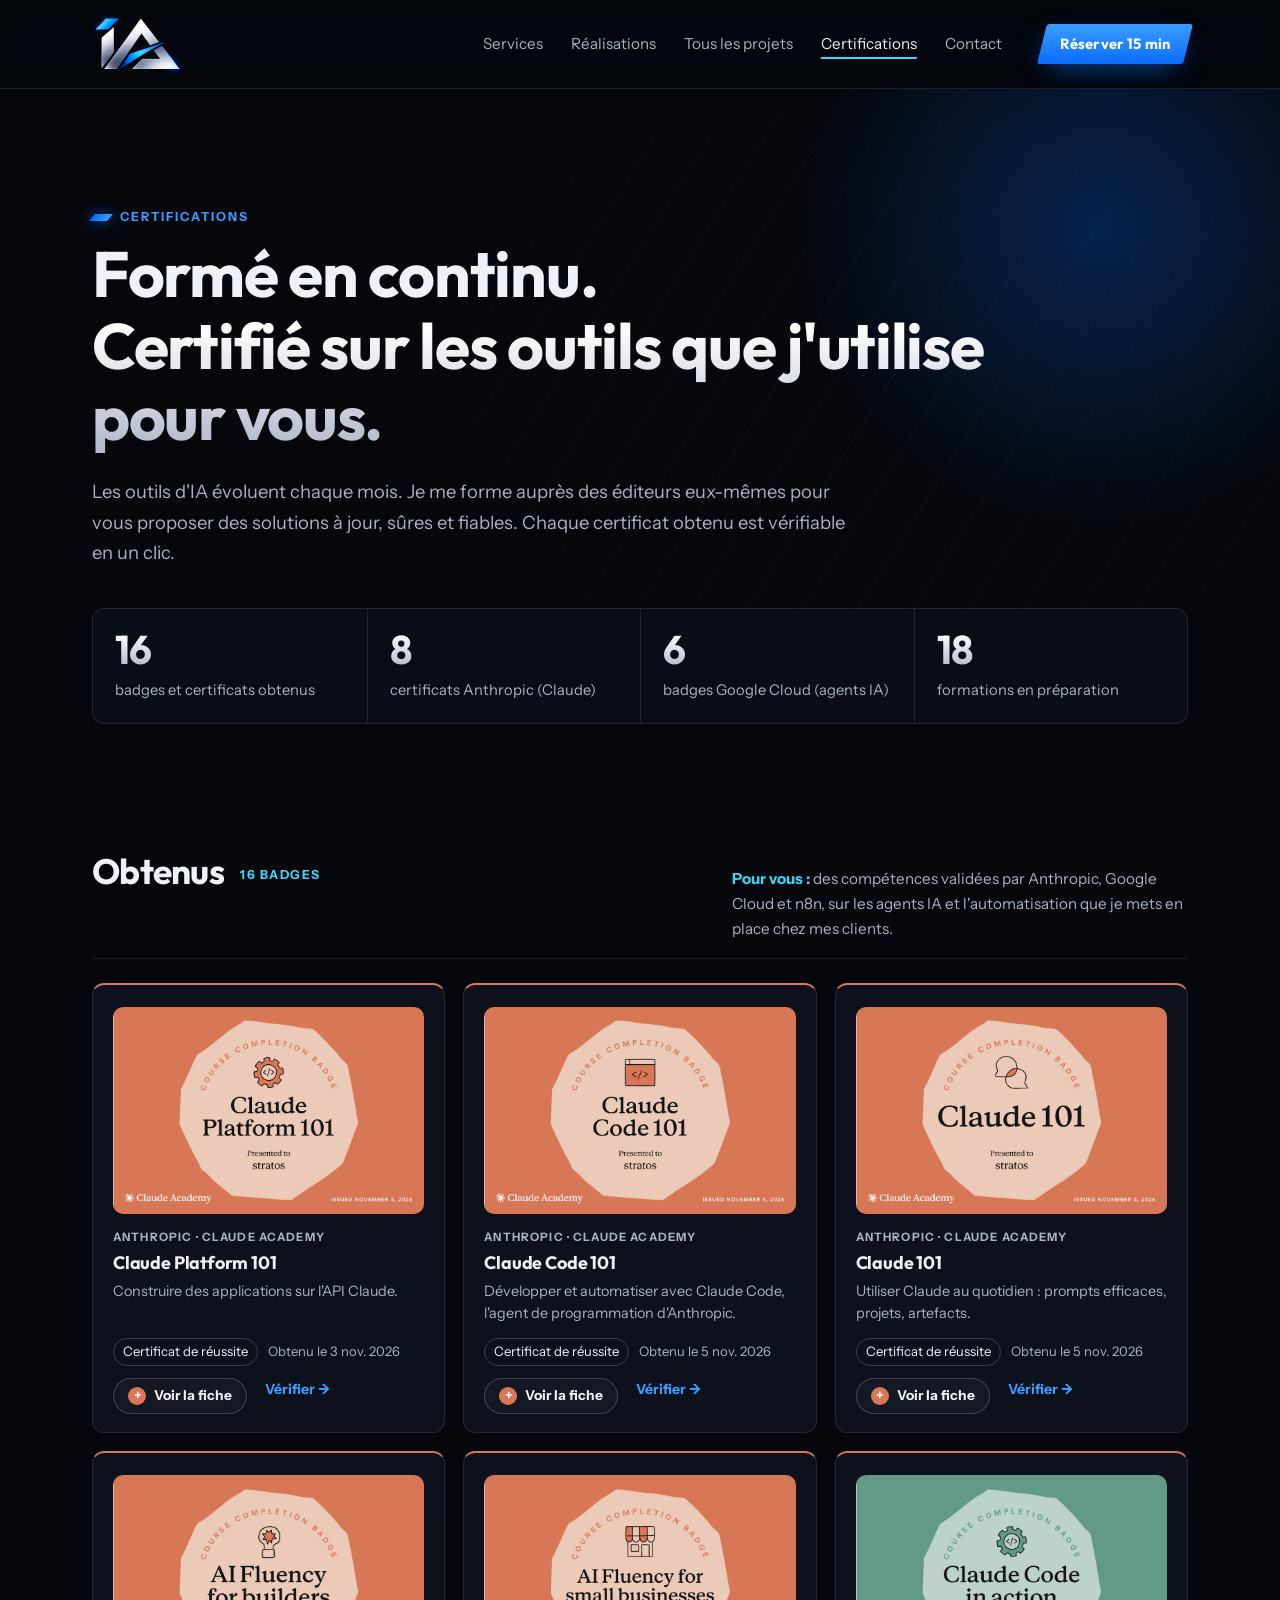
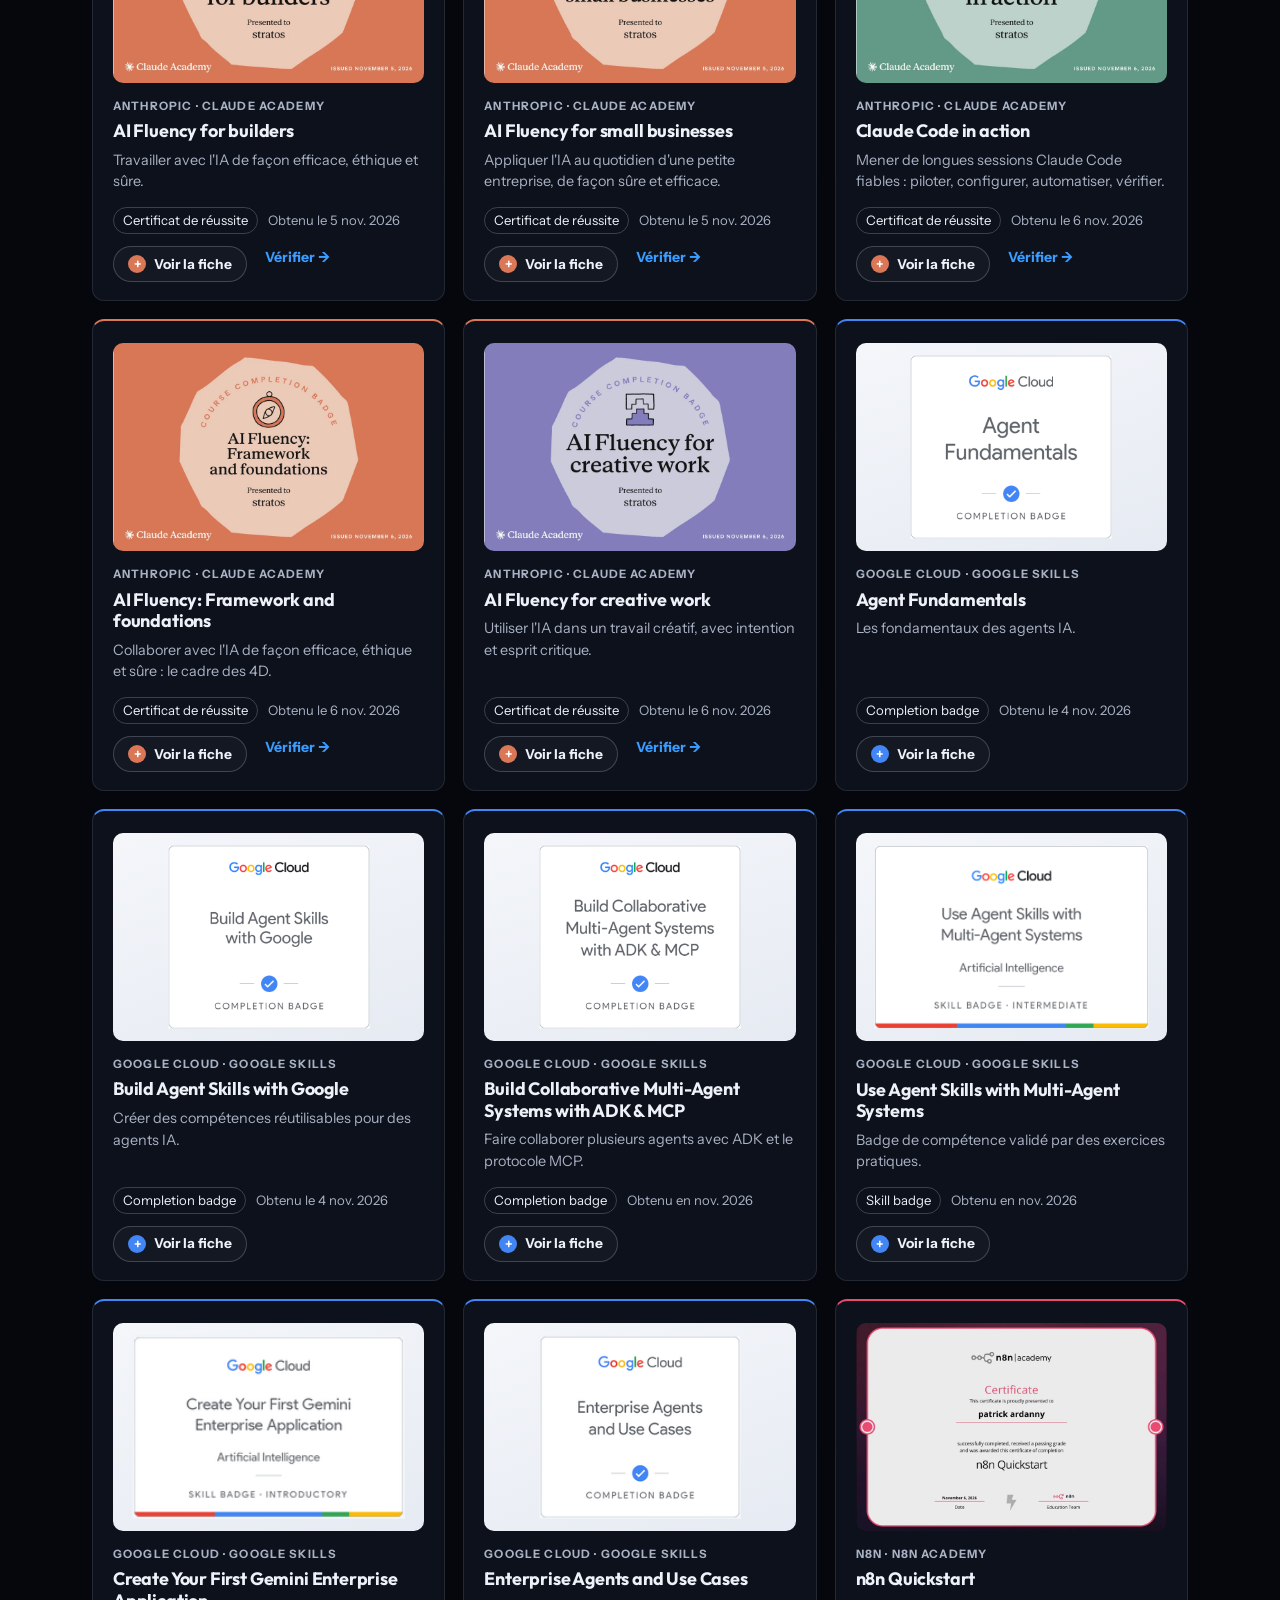
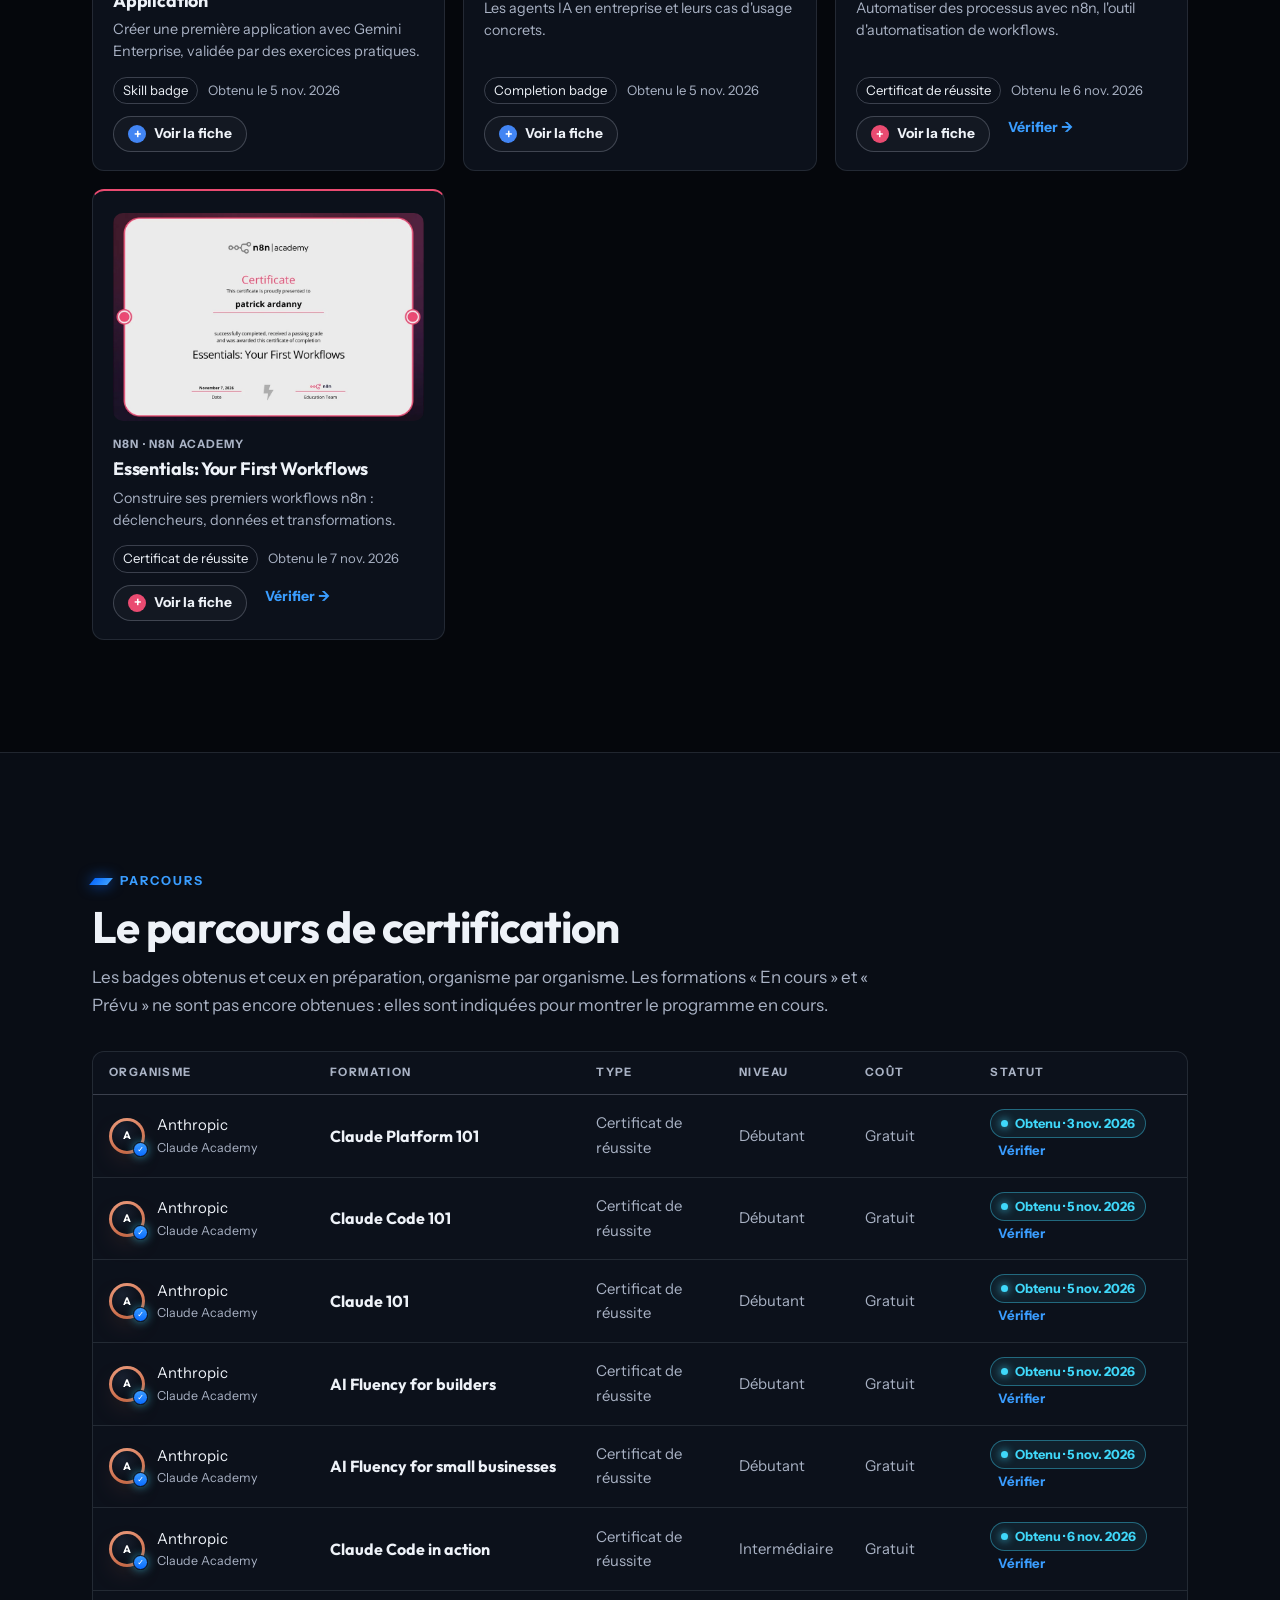
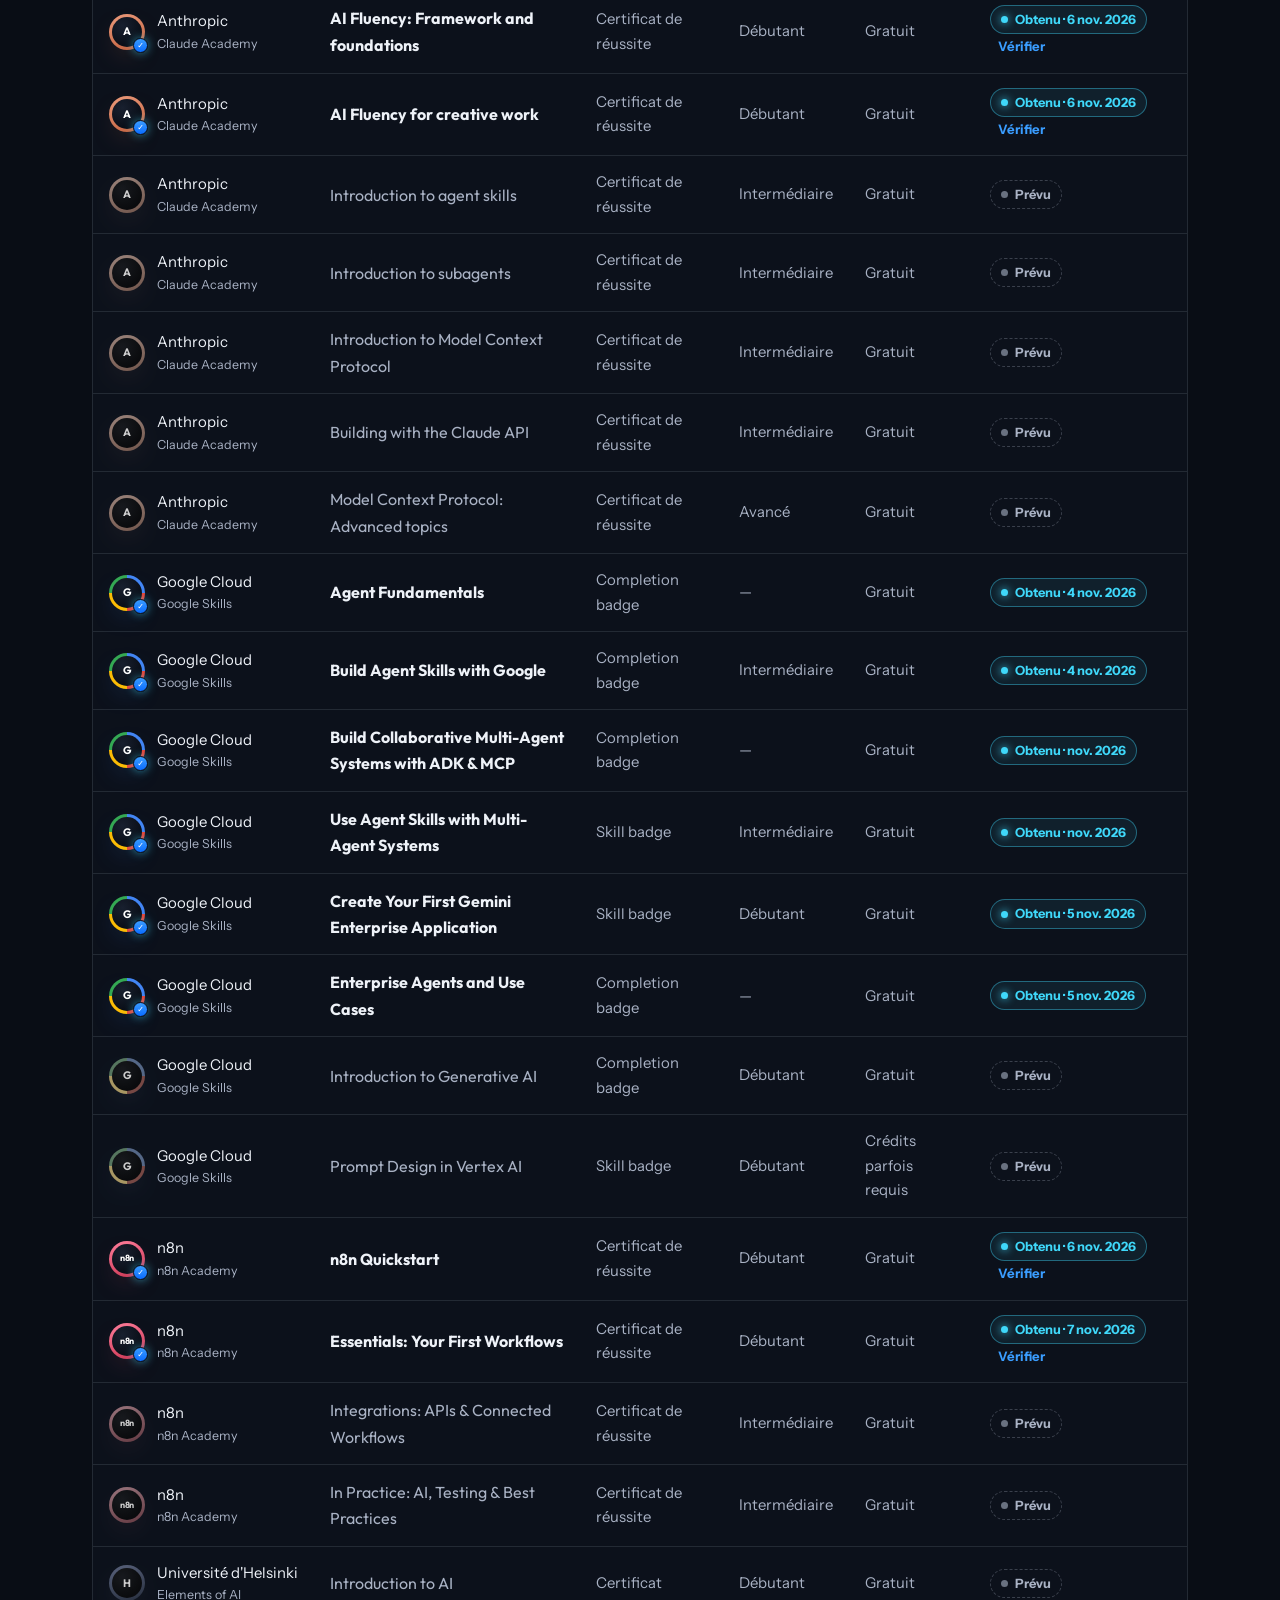
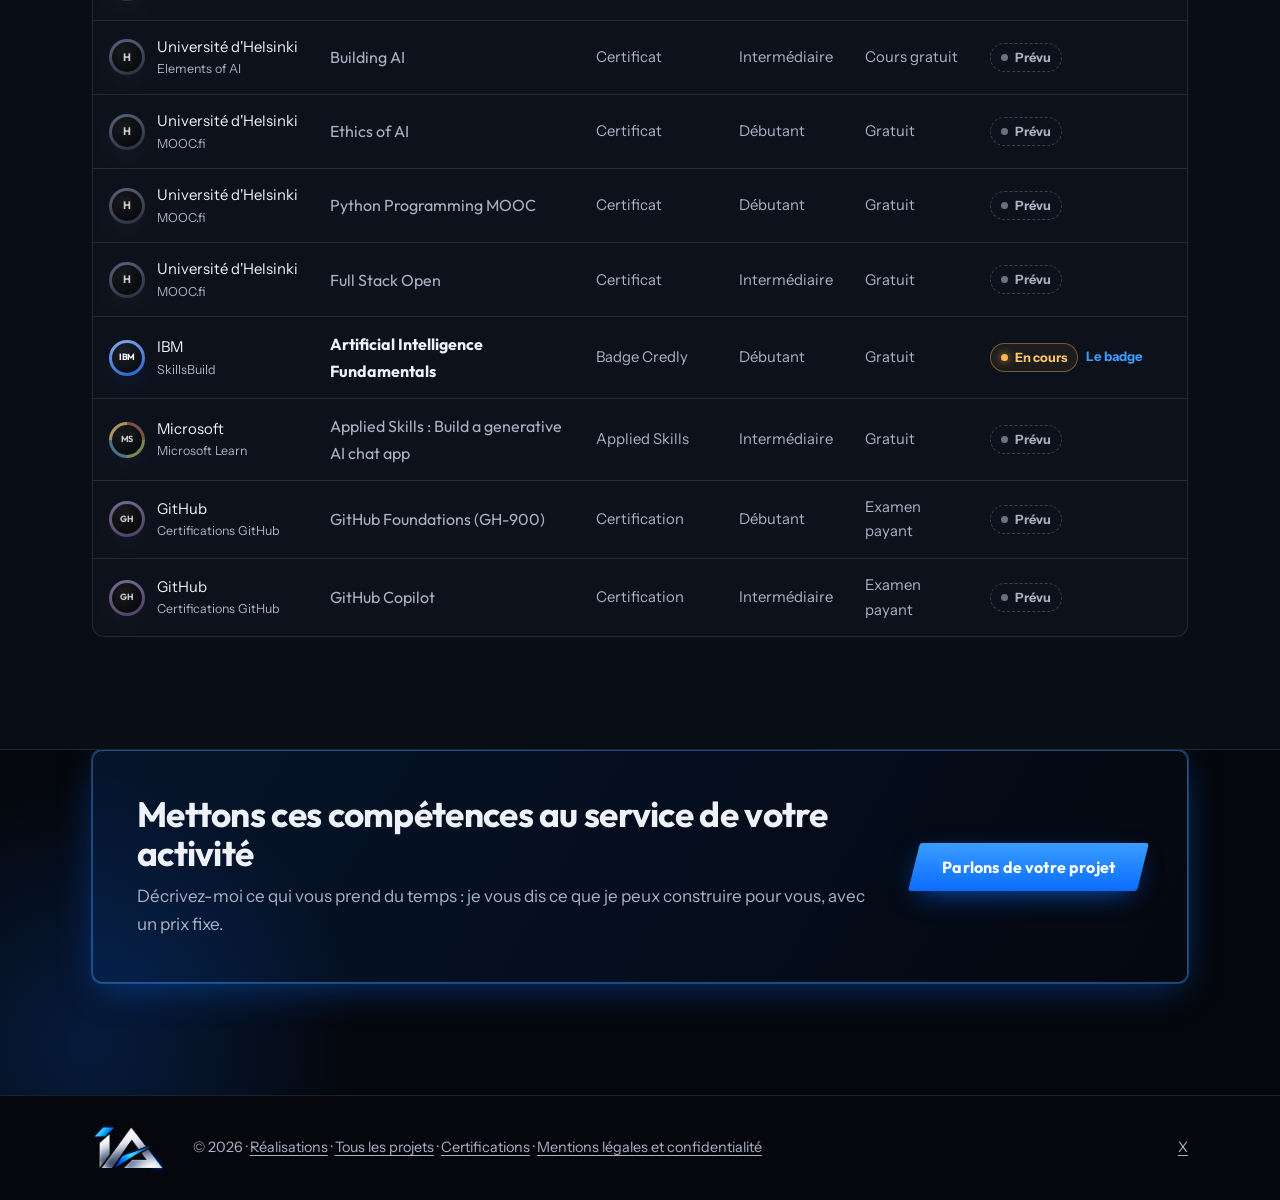
==== certifications.html @ f32b62dd "Certifications : certificat n8n Essentials: Your First Workflows Carte avec le visuel officiel et la" ====
<!doctype html>
<html lang="fr">
<head>
  <meta charset="utf-8">
  <meta name="viewport" content="width=device-width, initial-scale=1">
  <title>Certifications : Claude, Google Cloud et parcours de formation IA</title>
  <meta name="description" content="Certificats Anthropic (Claude Academy), badges Google Cloud et certificats n8n vérifiables, et parcours de formation en cours : Université d'Helsinki, IBM, Microsoft, GitHub.">
  <meta name="theme-color" content="#05070c">
  <meta property="og:type" content="website">
  <meta property="og:locale" content="fr_FR">
  <meta property="og:title" content="Certifications : Claude, Google Cloud et parcours de formation IA">
  <meta property="og:description" content="Certificats Anthropic, badges Google Cloud et certificats n8n vérifiables, et le parcours de formation en cours.">
  <meta property="og:url" content="https://equationstratos.github.io/STRATOS001AI/certifications.html">
  <meta property="og:image" content="https://equationstratos.github.io/STRATOS001AI/assets/img/apercu.png">
  <meta name="twitter:card" content="summary_large_image">
  <link rel="icon" type="image/png" sizes="32x32" href="assets/img/favicon-32.png">
  <link rel="apple-touch-icon" href="assets/img/apple-touch-icon.png">
  <link rel="preload" href="assets/fonts/Outfit-Bold.woff2" as="font" type="font/woff2" crossorigin>
  <link rel="preload" href="assets/fonts/InstrumentSans-Regular.woff2" as="font" type="font/woff2" crossorigin>
  <link rel="stylesheet" href="assets/css/style.css">
</head>
<body>
  <a class="lien-evitement" href="#contenu">Aller au contenu</a>

  <header class="entete">
    <div class="conteneur entete__barre">
      <a class="entete__logo" href="index.html" aria-label="Retour à l'accueil">
        <img src="assets/img/logo.png" alt="" width="364" height="240">
      </a>
      <nav class="entete__nav" aria-label="Navigation principale">
        <a href="index.html#services">Services</a>
        <a href="realisations.html">Réalisations</a>
        <a href="projets.html">Tous les projets</a>
        <a href="certifications.html" aria-current="page">Certifications</a>
        <a href="index.html#contact">Contact</a>
      </nav>
      <a class="bouton bouton--petit" href="index.html#contact" data-rdv>Réserver 15 min</a>
    </div>
  </header>

  <main id="contenu">
    <!-- ───────── Introduction ───────── -->
    <section class="hero pf-hero">
      <div class="conteneur">
        <p class="surtitre">Certifications</p>
        <h1>Formé en continu. <span class="argent">Certifié sur les outils que j'utilise pour vous.</span></h1>
        <p class="hero__intro">Les outils d'IA évoluent chaque mois. Je me forme auprès des éditeurs eux-mêmes pour vous proposer des solutions à jour, sûres et fiables. Chaque certificat obtenu est vérifiable en un clic.</p>
        <ul class="pf-chiffres" aria-label="Quelques chiffres">
          <li><strong>16</strong><span>badges et certificats obtenus</span></li>
          <li><strong>8</strong><span>certificats Anthropic (Claude)</span></li>
          <li><strong>6</strong><span>badges Google Cloud (agents IA)</span></li>
          <li><strong>18</strong><span>formations en préparation</span></li>
        </ul>
      </div>
    </section>

    <!-- ───────── Badges obtenus ─────────
         Pour ajouter un badge obtenu : copier un bloc <article class="cert"> … </article>, changer
         l'organisme (classe cert--anthropic, cert--google, cert--github, cert--microsoft, cert--ibm ou cert--helsinki),
         le titre, la date et le lien de vérification, puis la fiche (bloc cert__fiche : compétences acquises,
         « Ce que ça vous apporte », data-niveau et data-duree). Puis passer sa ligne du tableau en « Obtenu ». -->
    <section class="section pj-projets" aria-labelledby="obtenus-titre">
      <div class="conteneur">
        <div class="pj-domaine__entete">
          <h2 id="obtenus-titre">Obtenus <span class="pj-domaine__nombre">16 badges</span></h2>
          <p><strong>Pour vous :</strong> des compétences validées par Anthropic, Google Cloud et n8n, sur les agents IA et l'automatisation que je mets en place chez mes clients.</p>
        </div>
        <div class="cert-grille">
          <article id="badge-claude-platform-101" class="cert cert--anthropic">
            <div class="cert__visuel cert__visuel--anthropic"><img src="assets/img/badges/anthropic-claude-platform-101.webp" alt="Badge officiel Claude Platform 101" width="900" height="612" loading="lazy"></div>
            <div class="cert__corps">
              <p class="cert__org">Anthropic · Claude Academy</p>
              <h3>Claude Platform 101</h3>
              <p class="cert__preuve">Construire des applications sur l&#x27;API Claude.</p>
              <p class="cert__pied"><span class="cert__type">Certificat de réussite</span><time datetime="2026-11-03">Obtenu le 3 nov. 2026</time></p>
              <div class="cert__actions">
                <button type="button" class="cert__ouvrir" hidden>Voir la fiche<span class="visuellement-cache"> : compétences acquises, Claude Platform 101</span></button>
                <a class="cert__lien" href="https://academy.claude.com/verify/bbc5bdb0b64206d510ea5e867e1ffb9f" target="_blank" rel="noopener">Vérifier<span class="visuellement-cache"> le certificat Claude Platform 101 (nouvel onglet)</span></a>
              </div>
              <div class="cert__fiche" hidden data-niveau="Débutant">
                <ul class="fiche__competences">
                  <li>Envoyer des requêtes à l&#x27;API Claude et exploiter ses réponses structurées</li>
                  <li>Choisir le bon modèle pour chaque tâche selon la qualité, le coût et la rapidité</li>
                  <li>Construire la boucle d&#x27;un agent IA, puis la simplifier avec le SDK</li>
                  <li>Donner des outils à Claude et activer son raisonnement approfondi</li>
                  <li>Étendre un agent avec la recherche web, l&#x27;exécution de code, les Skills et les serveurs MCP</li>
                  <li>Garder un agent fiable et économique sur la durée grâce à la gestion du contexte</li>
                  <li>Déployer un agent géré par Anthropic de bout en bout</li>
                </ul>
                <p class="fiche__pour-vous">Des assistants et des automatisations construits directement sur l&#x27;API Claude, adaptés à vos outils et à votre budget.</p>
              </div>
            </div>
          </article>
          <article id="badge-claude-code-101" class="cert cert--anthropic">
            <div class="cert__visuel cert__visuel--anthropic"><img src="assets/img/badges/anthropic-claude-code-101.webp" alt="Badge officiel Claude Code 101" width="900" height="612" loading="lazy"></div>
            <div class="cert__corps">
              <p class="cert__org">Anthropic · Claude Academy</p>
              <h3>Claude Code 101</h3>
              <p class="cert__preuve">Développer et automatiser avec Claude Code, l&#x27;agent de programmation d&#x27;Anthropic.</p>
              <p class="cert__pied"><span class="cert__type">Certificat de réussite</span><time datetime="2026-11-05">Obtenu le 5 nov. 2026</time></p>
              <div class="cert__actions">
                <button type="button" class="cert__ouvrir" hidden>Voir la fiche<span class="visuellement-cache"> : compétences acquises, Claude Code 101</span></button>
                <a class="cert__lien" href="https://academy.claude.com/verify/933a6b374875d147b61496bbb0b3228a" target="_blank" rel="noopener">Vérifier<span class="visuellement-cache"> le certificat Claude Code 101 (nouvel onglet)</span></a>
              </div>
              <div class="cert__fiche" hidden data-niveau="Débutant">
                <ul class="fiche__competences">
                  <li>Comprendre le fonctionnement d&#x27;un agent de programmation : boucle agentique, contexte, outils, permissions</li>
                  <li>Utiliser Claude Code dans le terminal, VS Code, JetBrains, l&#x27;application de bureau ou le web</li>
                  <li>Appliquer la méthode Explorer → Planifier → Coder → Valider</li>
                  <li>Garder les longues sessions efficaces en gérant le contexte</li>
                  <li>Donner une mémoire de projet à Claude avec un fichier CLAUDE.md</li>
                  <li>Créer des sous-agents et connecter des outils externes avec MCP</li>
                  <li>Écrire des hooks pour imposer des règles : mise en forme, commandes bloquées, notifications</li>
                </ul>
                <p class="fiche__pour-vous">Vos outils et vos sites développés plus vite, avec une méthode rigoureuse et du code relu.</p>
              </div>
            </div>
          </article>
          <article id="badge-claude-101" class="cert cert--anthropic">
            <div class="cert__visuel cert__visuel--anthropic"><img src="assets/img/badges/anthropic-claude-101.webp" alt="Badge officiel Claude 101" width="900" height="612" loading="lazy"></div>
            <div class="cert__corps">
              <p class="cert__org">Anthropic · Claude Academy</p>
              <h3>Claude 101</h3>
              <p class="cert__preuve">Utiliser Claude au quotidien : prompts efficaces, projets, artefacts.</p>
              <p class="cert__pied"><span class="cert__type">Certificat de réussite</span><time datetime="2026-11-05">Obtenu le 5 nov. 2026</time></p>
              <div class="cert__actions">
                <button type="button" class="cert__ouvrir" hidden>Voir la fiche<span class="visuellement-cache"> : compétences acquises, Claude 101</span></button>
                <a class="cert__lien" href="https://academy.claude.com/verify/7dc0879f5479088175a34099cf036cfe" target="_blank" rel="noopener">Vérifier<span class="visuellement-cache"> le certificat Claude 101 (nouvel onglet)</span></a>
              </div>
              <div class="cert__fiche" hidden data-niveau="Débutant">
                <ul class="fiche__competences">
                  <li>Utiliser Claude efficacement dès la première conversation</li>
                  <li>Rédiger des demandes claires et les affiner quand le résultat ne convient pas</li>
                  <li>Choisir le bon mode de travail : échanger, déléguer une tâche ou créer un logiciel</li>
                  <li>Organiser le travail avec les Projets et les Skills, créer documents et visuels</li>
                  <li>Connecter Claude à vos outils, à vos documents et au web</li>
                  <li>Appliquer Claude aux tâches courantes de chaque métier</li>
                </ul>
                <p class="fiche__pour-vous">Je peux vous former, vous et votre équipe, à utiliser Claude au quotidien.</p>
              </div>
            </div>
          </article>
          <article id="badge-ai-fluency-for-builders" class="cert cert--anthropic">
            <div class="cert__visuel cert__visuel--anthropic"><img src="assets/img/badges/anthropic-ai-fluency-builders.webp" alt="Badge officiel AI Fluency for builders" width="900" height="612" loading="lazy"></div>
            <div class="cert__corps">
              <p class="cert__org">Anthropic · Claude Academy</p>
              <h3>AI Fluency for builders</h3>
              <p class="cert__preuve">Travailler avec l&#x27;IA de façon efficace, éthique et sûre.</p>
              <p class="cert__pied"><span class="cert__type">Certificat de réussite</span><time datetime="2026-11-05">Obtenu le 5 nov. 2026</time></p>
              <div class="cert__actions">
                <button type="button" class="cert__ouvrir" hidden>Voir la fiche<span class="visuellement-cache"> : compétences acquises, AI Fluency for builders</span></button>
                <a class="cert__lien" href="https://academy.claude.com/verify/5cc702f96d031f7ed6cd6b76c79a44e6" target="_blank" rel="noopener">Vérifier<span class="visuellement-cache"> le certificat AI Fluency for builders (nouvel onglet)</span></a>
              </div>
              <div class="cert__fiche" hidden data-niveau="Débutant">
                <ul class="fiche__competences">
                  <li>Appliquer le cadre des 4D (Délégation, Description, Discernement, Diligence) à la conception de solutions</li>
                  <li>Savoir ce que l&#x27;IA fait bien et où elle se trompe</li>
                  <li>Découper un problème client et décider du rôle de l&#x27;IA à chaque étape</li>
                  <li>Définir le résultat attendu avec des tests d&#x27;acceptation, avant de coder</li>
                  <li>Traduire un besoin en instructions précises pour l&#x27;IA</li>
                  <li>Évaluer le travail de l&#x27;IA : exactitude, qualité, adéquation, expérience, responsabilité</li>
                  <li>Assumer ce qui est livré : livrer, corriger ou arrêter</li>
                </ul>
                <p class="fiche__pour-vous">Des solutions testées et assumées, livrées seulement quand elles répondent vraiment à votre besoin.</p>
              </div>
            </div>
          </article>
          <article id="badge-ai-fluency-for-small-businesses" class="cert cert--anthropic">
            <div class="cert__visuel cert__visuel--anthropic"><img src="assets/img/badges/anthropic-ai-fluency-small-businesses.webp" alt="Badge officiel AI Fluency for small businesses" width="900" height="612" loading="lazy"></div>
            <div class="cert__corps">
              <p class="cert__org">Anthropic · Claude Academy</p>
              <h3>AI Fluency for small businesses</h3>
              <p class="cert__preuve">Appliquer l&#x27;IA au quotidien d&#x27;une petite entreprise, de façon sûre et efficace.</p>
              <p class="cert__pied"><span class="cert__type">Certificat de réussite</span><time datetime="2026-11-05">Obtenu le 5 nov. 2026</time></p>
              <div class="cert__actions">
                <button type="button" class="cert__ouvrir" hidden>Voir la fiche<span class="visuellement-cache"> : compétences acquises, AI Fluency for small businesses</span></button>
                <a class="cert__lien" href="https://academy.claude.com/verify/aeb2bee5e4b0728e2a94588a58c51ad7" target="_blank" rel="noopener">Vérifier<span class="visuellement-cache"> le certificat AI Fluency for small businesses (nouvel onglet)</span></a>
              </div>
              <div class="cert__fiche" hidden data-niveau="Débutant">
                <ul class="fiche__competences">
                  <li>Appliquer le cadre des 4D aux tâches d&#x27;une petite entreprise</li>
                  <li>Connaître les limites de l&#x27;IA : erreurs, informations inventées, connaissances datées</li>
                  <li>Rédiger des demandes efficaces et vérifier les recherches de l&#x27;IA avant d&#x27;agir</li>
                  <li>Protéger les données sensibles de l&#x27;entreprise et de ses clients</li>
                  <li>Choisir les tâches répétitives à automatiser et celles à garder humaines</li>
                  <li>Construire une façon de travailler avec l&#x27;IA, reproductible</li>
                  <li>Rédiger une charte d&#x27;utilisation de l&#x27;IA pour l&#x27;entreprise</li>
                </ul>
                <p class="fiche__pour-vous">Je sais repérer ce qui mérite d&#x27;être automatisé chez vous, dans le respect de vos données et de vos valeurs.</p>
              </div>
            </div>
          </article>
          <article id="badge-claude-code-in-action" class="cert cert--anthropic">
            <div class="cert__visuel cert__visuel--anthropic"><img src="assets/img/badges/anthropic-claude-code-in-action.webp" alt="Badge officiel Claude Code in action" width="900" height="612" loading="lazy"></div>
            <div class="cert__corps">
              <p class="cert__org">Anthropic · Claude Academy</p>
              <h3>Claude Code in action</h3>
              <p class="cert__preuve">Mener de longues sessions Claude Code fiables : piloter, configurer, automatiser, vérifier.</p>
              <p class="cert__pied"><span class="cert__type">Certificat de réussite</span><time datetime="2026-11-06">Obtenu le 6 nov. 2026</time></p>
              <div class="cert__actions">
                <button type="button" class="cert__ouvrir" hidden>Voir la fiche<span class="visuellement-cache"> : compétences acquises, Claude Code in action</span></button>
                <a class="cert__lien" href="https://academy.claude.com/verify/5aafd5060f860c834a0f8266b08effbd" target="_blank" rel="noopener">Vérifier<span class="visuellement-cache"> le certificat Claude Code in action (nouvel onglet)</span></a>
              </div>
              <div class="cert__fiche" hidden data-niveau="Intermédiaire">
                <ul class="fiche__competences">
                  <li>Piloter de longues sessions : mode plan, résumés maîtrisés, retour en arrière</li>
                  <li>Configurer Claude : CLAUDE.md efficace, skills, modes de permission adaptés</li>
                  <li>Faire respecter les règles impératives avec des hooks</li>
                  <li>Automatiser : tâches planifiées dans le cloud, exécution sans interface, revue de code sur GitHub</li>
                  <li>Vérifier les exécutions autonomes et conditionner chaque étape aux résultats des tests</li>
                  <li>Partager une configuration fiable sous forme de plugin pour toute une équipe</li>
                </ul>
                <p class="fiche__pour-vous">Des automatisations qui tournent seules, de façon fiable et vérifiée.</p>
              </div>
            </div>
          </article>
          <article id="badge-ai-fluency-framework-and-foundations" class="cert cert--anthropic">
            <div class="cert__visuel cert__visuel--anthropic"><img src="assets/img/badges/anthropic-ai-fluency-framework.webp" alt="Badge officiel AI Fluency: Framework and foundations" width="900" height="612" loading="lazy"></div>
            <div class="cert__corps">
              <p class="cert__org">Anthropic · Claude Academy</p>
              <h3>AI Fluency: Framework and foundations</h3>
              <p class="cert__preuve">Collaborer avec l&#x27;IA de façon efficace, éthique et sûre : le cadre des 4D.</p>
              <p class="cert__pied"><span class="cert__type">Certificat de réussite</span><time datetime="2026-11-06">Obtenu le 6 nov. 2026</time></p>
              <div class="cert__actions">
                <button type="button" class="cert__ouvrir" hidden>Voir la fiche<span class="visuellement-cache"> : compétences acquises, AI Fluency: Framework and foundations</span></button>
                <a class="cert__lien" href="https://academy.claude.com/verify/89cd43d6d70e3b5b51701b35e6f748a9" target="_blank" rel="noopener">Vérifier<span class="visuellement-cache"> le certificat AI Fluency: Framework and foundations (nouvel onglet)</span></a>
              </div>
              <div class="cert__fiche" hidden data-niveau="Débutant">
                <ul class="fiche__competences">
                  <li>Comprendre ce qu&#x27;est la maîtrise de l&#x27;IA et pourquoi elle compte</li>
                  <li>Appliquer le cadre des 4D : Délégation, Description, Discernement, Diligence</li>
                  <li>Distinguer automatisation, augmentation et agents autonomes</li>
                  <li>Comprendre le fonctionnement de l&#x27;IA générative, ses capacités et ses limites</li>
                  <li>Communiquer clairement avec l&#x27;IA grâce aux techniques de base des prompts</li>
                  <li>Évaluer les résultats avec esprit critique et les améliorer</li>
                  <li>Assumer la responsabilité du travail réalisé avec l&#x27;IA, en toute transparence</li>
                </ul>
                <p class="fiche__pour-vous">Une utilisation de l&#x27;IA efficace, éthique et sûre, à chaque étape de vos projets.</p>
              </div>
            </div>
          </article>
          <article id="badge-ai-fluency-for-creative-work" class="cert cert--anthropic">
            <div class="cert__visuel cert__visuel--anthropic"><img src="assets/img/badges/anthropic-ai-fluency-creative.webp" alt="Badge officiel AI Fluency for creative work" width="900" height="612" loading="lazy"></div>
            <div class="cert__corps">
              <p class="cert__org">Anthropic · Claude Academy</p>
              <h3>AI Fluency for creative work</h3>
              <p class="cert__preuve">Utiliser l&#x27;IA dans un travail créatif, avec intention et esprit critique.</p>
              <p class="cert__pied"><span class="cert__type">Certificat de réussite</span><time datetime="2026-11-06">Obtenu le 6 nov. 2026</time></p>
              <div class="cert__actions">
                <button type="button" class="cert__ouvrir" hidden>Voir la fiche<span class="visuellement-cache"> : compétences acquises, AI Fluency for creative work</span></button>
                <a class="cert__lien" href="https://academy.claude.com/verify/2803d6659471a1c8f8e4b5fa75cdda53" target="_blank" rel="noopener">Vérifier<span class="visuellement-cache"> le certificat AI Fluency for creative work (nouvel onglet)</span></a>
              </div>
              <div class="cert__fiche" hidden data-niveau="Débutant">
                <ul class="fiche__competences">
                  <li>Analyser la valeur d&#x27;une œuvre : expression créative, lien humain, singularité</li>
                  <li>Évaluer les contraintes de production : temps, effort, ressources</li>
                  <li>Décrire sa pratique pour fixer des critères de qualité explicites</li>
                  <li>Décider quand et comment utiliser l&#x27;IA dans un projet créatif</li>
                  <li>Distinguer cinq façons d&#x27;utiliser l&#x27;IA, de « aucune IA » à la co-création</li>
                  <li>Documenter ses choix, de la pratique jusqu&#x27;à la décision</li>
                </ul>
                <p class="fiche__pour-vous">Vos projets créatifs (affiches, musique, vidéo) avec une IA utilisée à bon escient, sans perdre votre identité.</p>
              </div>
            </div>
          </article>
          <article id="badge-agent-fundamentals" class="cert cert--google">
            <div class="cert__visuel cert__visuel--google"><img src="assets/img/badges/google-agent-fundamentals.png" alt="Badge officiel Agent Fundamentals" width="604" height="548" loading="lazy"></div>
            <div class="cert__corps">
              <p class="cert__org">Google Cloud · Google Skills</p>
              <h3>Agent Fundamentals</h3>
              <p class="cert__preuve">Les fondamentaux des agents IA.</p>
              <p class="cert__pied"><span class="cert__type">Completion badge</span><time datetime="2026-11-04">Obtenu le 4 nov. 2026</time></p>
              <div class="cert__actions">
                <button type="button" class="cert__ouvrir" hidden>Voir la fiche<span class="visuellement-cache"> : compétences acquises, Agent Fundamentals</span></button>
                <a class="cert__lien" href="#" data-reseau="profilGoogleSkills" hidden target="_blank" rel="noopener">Voir le profil<span class="visuellement-cache"> Google Skills (nouvel onglet)</span></a>
              </div>
              <div class="cert__fiche" hidden>
                <ul class="fiche__competences">
                  <li>Comprendre ce qu&#x27;est un agent IA et comment il fonctionne</li>
                  <li>Savoir quand un agent est la bonne solution, et quand il ne l&#x27;est pas</li>
                  <li>Repérer où les agents apportent de la valeur en entreprise</li>
                </ul>
                <p class="fiche__pour-vous">Un conseil honnête : un agent IA quand c&#x27;est utile, une automatisation simple quand cela suffit.</p>
              </div>
            </div>
          </article>
          <article id="badge-build-agent-skills-with-google" class="cert cert--google">
            <div class="cert__visuel cert__visuel--google"><img src="assets/img/badges/google-build-agent-skills.png" alt="Badge officiel Build Agent Skills with Google" width="604" height="548" loading="lazy"></div>
            <div class="cert__corps">
              <p class="cert__org">Google Cloud · Google Skills</p>
              <h3>Build Agent Skills with Google</h3>
              <p class="cert__preuve">Créer des compétences réutilisables pour des agents IA.</p>
              <p class="cert__pied"><span class="cert__type">Completion badge</span><time datetime="2026-11-04">Obtenu le 4 nov. 2026</time></p>
              <div class="cert__actions">
                <button type="button" class="cert__ouvrir" hidden>Voir la fiche<span class="visuellement-cache"> : compétences acquises, Build Agent Skills with Google</span></button>
                <a class="cert__lien" href="#" data-reseau="profilGoogleSkills" hidden target="_blank" rel="noopener">Voir le profil<span class="visuellement-cache"> Google Skills (nouvel onglet)</span></a>
              </div>
              <div class="cert__fiche" hidden data-niveau="Intermédiaire" data-duree="2 h 15">
                <ul class="fiche__competences">
                  <li>Créer des skills qui transmettent à un agent la connaissance d&#x27;un métier</li>
                  <li>Tester une skill en local avant de la déployer</li>
                  <li>Déployer et partager des skills à l&#x27;échelle d&#x27;une entreprise</li>
                  <li>Utiliser les outils d&#x27;agents de Google : Antigravity, Agent Development Kit (ADK)</li>
                </ul>
                <p class="fiche__pour-vous">Des agents qui connaissent vos procédures et votre vocabulaire.</p>
              </div>
            </div>
          </article>
          <article id="badge-build-collaborative-multi-agent-systems-with-adk-mcp" class="cert cert--google">
            <div class="cert__visuel cert__visuel--google"><img src="assets/img/badges/google-multi-agent-adk-mcp.png" alt="Badge officiel Build Collaborative Multi-Agent Systems with ADK &amp; MCP" width="604" height="548" loading="lazy"></div>
            <div class="cert__corps">
              <p class="cert__org">Google Cloud · Google Skills</p>
              <h3>Build Collaborative Multi-Agent Systems with ADK &amp; MCP</h3>
              <p class="cert__preuve">Faire collaborer plusieurs agents avec ADK et le protocole MCP.</p>
              <p class="cert__pied"><span class="cert__type">Completion badge</span><time datetime="2026-11">Obtenu en nov. 2026</time></p>
              <div class="cert__actions">
                <button type="button" class="cert__ouvrir" hidden>Voir la fiche<span class="visuellement-cache"> : compétences acquises, Build Collaborative Multi-Agent Systems with ADK &amp; MCP</span></button>
                <a class="cert__lien" href="#" data-reseau="profilGoogleSkills" hidden target="_blank" rel="noopener">Voir le profil<span class="visuellement-cache"> Google Skills (nouvel onglet)</span></a>
              </div>
              <div class="cert__fiche" hidden data-duree="30 min">
                <ul class="fiche__competences">
                  <li>Concevoir et coordonner plusieurs agents spécialisés avec l&#x27;Agent Development Kit (ADK)</li>
                  <li>Connecter des outils externes avec le protocole MCP</li>
                  <li>Encadrer les agents avec des garde-fous sur mesure</li>
                  <li>Déployer une organisation d&#x27;agents capable de grandir</li>
                </ul>
                <p class="fiche__pour-vous">Pour les besoins complexes : plusieurs agents spécialisés qui travaillent ensemble, sous contrôle.</p>
              </div>
            </div>
          </article>
          <article id="badge-use-agent-skills-with-multi-agent-systems" class="cert cert--google">
            <div class="cert__visuel cert__visuel--google"><img src="assets/img/badges/google-use-agent-skills-multi-agent.png" alt="Badge officiel Use Agent Skills with Multi-Agent Systems" width="604" height="404" loading="lazy"></div>
            <div class="cert__corps">
              <p class="cert__org">Google Cloud · Google Skills</p>
              <h3>Use Agent Skills with Multi-Agent Systems</h3>
              <p class="cert__preuve">Badge de compétence validé par des exercices pratiques.</p>
              <p class="cert__pied"><span class="cert__type">Skill badge</span><time datetime="2026-11">Obtenu en nov. 2026</time></p>
              <div class="cert__actions">
                <button type="button" class="cert__ouvrir" hidden>Voir la fiche<span class="visuellement-cache"> : compétences acquises, Use Agent Skills with Multi-Agent Systems</span></button>
                <a class="cert__lien" href="#" data-reseau="profilGoogleSkills" hidden target="_blank" rel="noopener">Voir le profil<span class="visuellement-cache"> Google Skills (nouvel onglet)</span></a>
              </div>
              <div class="cert__fiche" hidden data-niveau="Intermédiaire" data-duree="1 h 45">
                <ul class="fiche__competences">
                  <li>Construire des systèmes de plusieurs agents avec ADK</li>
                  <li>Faire communiquer des agents entre eux avec le protocole Agent-to-Agent (A2A)</li>
                  <li>Intégrer des outils externes avec MCP</li>
                  <li>Déployer une solution multi-agents sur Google Cloud</li>
                  <li>Compétences validées par un exercice pratique noté (challenge lab)</li>
                </ul>
                <p class="fiche__pour-vous">Des compétences vérifiées en conditions réelles, pas seulement de la théorie.</p>
              </div>
            </div>
          </article>
          <article id="badge-create-your-first-gemini-enterprise-application" class="cert cert--google">
            <div class="cert__visuel cert__visuel--google"><img src="assets/img/badges/google-gemini-enterprise-app.png" alt="Badge officiel Create Your First Gemini Enterprise Application" width="244" height="164" loading="lazy"></div>
            <div class="cert__corps">
              <p class="cert__org">Google Cloud · Google Skills</p>
              <h3>Create Your First Gemini Enterprise Application</h3>
              <p class="cert__preuve">Créer une première application avec Gemini Enterprise, validée par des exercices pratiques.</p>
              <p class="cert__pied"><span class="cert__type">Skill badge</span><time datetime="2026-11-05">Obtenu le 5 nov. 2026</time></p>
              <div class="cert__actions">
                <button type="button" class="cert__ouvrir" hidden>Voir la fiche<span class="visuellement-cache"> : compétences acquises, Create Your First Gemini Enterprise Application</span></button>
                <a class="cert__lien" href="#" data-reseau="profilGoogleSkills" hidden target="_blank" rel="noopener">Voir le profil<span class="visuellement-cache"> Google Skills (nouvel onglet)</span></a>
              </div>
              <div class="cert__fiche" hidden data-niveau="Débutant">
                <ul class="fiche__competences">
                  <li>Créer une application Gemini Enterprise</li>
                  <li>Connecter plusieurs sources de données d&#x27;une entreprise</li>
                  <li>Mettre en place un moteur de recherche et d&#x27;analyse unifié sur ces données</li>
                  <li>Compétences validées par un exercice pratique noté</li>
                </ul>
                <p class="fiche__pour-vous">Un assistant qui retrouve l&#x27;information dans vos documents et vos outils, en un seul endroit.</p>
              </div>
            </div>
          </article>
          <article id="badge-enterprise-agents-and-use-cases" class="cert cert--google">
            <div class="cert__visuel cert__visuel--google"><img src="assets/img/badges/google-enterprise-agents.png" alt="Badge officiel Enterprise Agents and Use Cases" width="244" height="222" loading="lazy"></div>
            <div class="cert__corps">
              <p class="cert__org">Google Cloud · Google Skills</p>
              <h3>Enterprise Agents and Use Cases</h3>
              <p class="cert__preuve">Les agents IA en entreprise et leurs cas d&#x27;usage concrets.</p>
              <p class="cert__pied"><span class="cert__type">Completion badge</span><time datetime="2026-11-05">Obtenu le 5 nov. 2026</time></p>
              <div class="cert__actions">
                <button type="button" class="cert__ouvrir" hidden>Voir la fiche<span class="visuellement-cache"> : compétences acquises, Enterprise Agents and Use Cases</span></button>
                <a class="cert__lien" href="#" data-reseau="profilGoogleSkills" hidden target="_blank" rel="noopener">Voir le profil<span class="visuellement-cache"> Google Skills (nouvel onglet)</span></a>
              </div>
              <div class="cert__fiche" hidden>
                <ul class="fiche__competences">
                  <li>Relier chaque type d&#x27;agent à un cas d&#x27;usage et à des indicateurs (KPI)</li>
                  <li>Identifier les quatre composants d&#x27;un flux d&#x27;agents : modèles, outils, orchestration, exécution</li>
                  <li>Choisir l&#x27;approche : agents prêts à l&#x27;emploi, sans code, avec code ou intégrations tierces</li>
                  <li>Créer et orchestrer des agents avec Gemini Enterprise</li>
                </ul>
                <p class="fiche__pour-vous">Des projets IA reliés à des objectifs mesurables pour votre entreprise.</p>
              </div>
            </div>
          </article>
          <article id="badge-n8n-quickstart" class="cert cert--n8n">
            <div class="cert__visuel cert__visuel--n8n"><img src="assets/img/badges/n8n-quickstart.webp" alt="Certificat officiel n8n Quickstart" width="900" height="636" loading="lazy"></div>
            <div class="cert__corps">
              <p class="cert__org">n8n · n8n Academy</p>
              <h3>n8n Quickstart</h3>
              <p class="cert__preuve">Automatiser des processus avec n8n, l&#x27;outil d&#x27;automatisation de workflows.</p>
              <p class="cert__pied"><span class="cert__type">Certificat de réussite</span><time datetime="2026-11-06">Obtenu le 6 nov. 2026</time></p>
              <div class="cert__actions">
                <button type="button" class="cert__ouvrir" hidden>Voir la fiche<span class="visuellement-cache"> : compétences acquises, n8n Quickstart</span></button>
                <a class="cert__lien" href="https://learn.n8n.io/certificates/5f0cf7599d6f4d75b1f17cac571c493d" target="_blank" rel="noopener">Vérifier<span class="visuellement-cache"> le certificat n8n Quickstart (nouvel onglet)</span></a>
              </div>
              <div class="cert__fiche" hidden data-niveau="Débutant">
                <ul class="fiche__competences">
                  <li>Construire ses premiers workflows d&#x27;automatisation dans n8n</li>
                  <li>Utiliser les déclencheurs et la planification</li>
                  <li>Transformer, associer et fusionner des données entre les étapes</li>
                  <li>Gérer les erreurs d&#x27;un workflow</li>
                  <li>Créer un agent IA connecté à de vraies données</li>
                </ul>
                <p class="fiche__pour-vous">Des automatisations visuelles, faciles à maintenir, qui relient vos outils entre eux.</p>
              </div>
            </div>
          </article>
          <article id="badge-essentials-your-first-workflows" class="cert cert--n8n">
            <div class="cert__visuel cert__visuel--n8n"><img src="assets/img/badges/n8n-essentials-premiers-workflows.webp" alt="Certificat officiel n8n Essentials: Your First Workflows" width="900" height="636" loading="lazy"></div>
            <div class="cert__corps">
              <p class="cert__org">n8n · n8n Academy</p>
              <h3>Essentials: Your First Workflows</h3>
              <p class="cert__preuve">Construire ses premiers workflows n8n : déclencheurs, données et transformations.</p>
              <p class="cert__pied"><span class="cert__type">Certificat de réussite</span><time datetime="2026-11-07">Obtenu le 7 nov. 2026</time></p>
              <div class="cert__actions">
                <button type="button" class="cert__ouvrir" hidden>Voir la fiche<span class="visuellement-cache"> : compétences acquises, Essentials: Your First Workflows</span></button>
                <a class="cert__lien" href="https://learn.n8n.io/certificates/17e9cd66884542e99b07bd7499799068" target="_blank" rel="noopener">Vérifier<span class="visuellement-cache"> le certificat Essentials: Your First Workflows (nouvel onglet)</span></a>
              </div>
              <div class="cert__fiche" hidden data-niveau="Débutant" data-duree="2 à 4 h">
                <ul class="fiche__competences">
                  <li>Prendre en main l&#x27;interface et le canevas de n8n</li>
                  <li>Comprendre les nœuds, les connexions et les exécutions</li>
                  <li>Construire et lancer un workflow de A à Z</li>
                  <li>Démarrer les workflows automatiquement avec des déclencheurs et une planification</li>
                  <li>Connecter des services en toute sécurité grâce aux identifiants (credentials)</li>
                  <li>Comprendre la structure des données qui circulent dans un workflow</li>
                  <li>Associer, transformer et fusionner les données entre les étapes, avec des expressions</li>
                  <li>Traiter des fichiers (données binaires)</li>
                  <li>Compétences validées par des exercices pratiques notés et un examen final (70 % requis)</li>
                </ul>
                <p class="fiche__pour-vous">Des automatisations construites proprement dès le départ : vos données passent d&#x27;un outil à l&#x27;autre sans ressaisie, au bon format.</p>
              </div>
            </div>
          </article>
        </div>
      </div>
    </section>

    <!-- ───────── Parcours complet ───────── -->
    <section class="section section--sombre" aria-labelledby="parcours-titre">
      <div class="conteneur">
        <p class="surtitre">Parcours</p>
        <h2 id="parcours-titre">Le parcours de certification</h2>
        <p class="section__intro">Les badges obtenus et ceux en préparation, organisme par organisme. Les formations « En cours » et « Prévu » ne sont pas encore obtenues : elles sont indiquées pour montrer le programme en cours.</p>
        <div class="tableau-cert__cadre">
          <table class="tableau-cert">
            <caption class="visuellement-cache">Parcours de certification : organisme, formation, type, niveau, coût et statut</caption>
            <thead>
              <tr><th scope="col">Organisme</th><th scope="col">Formation</th><th scope="col">Type</th><th scope="col">Niveau</th><th scope="col">Coût</th><th scope="col">Statut</th></tr>
            </thead>
            <tbody>
              <tr class="ligne--obtenu">
                <td data-label="Organisme"><span class="tableau__org"><span class="medaille medaille--anthropic" aria-hidden="true"><span class="medaille__sigle">A</span><span class="medaille__etat" aria-hidden="true">✓</span></span><span>Anthropic<small>Claude Academy</small></span></span></td>
                <th scope="row" data-label="Formation">Claude Platform 101</th>
                <td data-label="Type">Certificat de réussite</td>
                <td data-label="Niveau">Débutant</td>
                <td data-label="Coût">Gratuit</td>
                <td data-label="Statut"><span class="statut statut--obtenu">Obtenu · 3 nov. 2026</span> <a href="https://academy.claude.com/verify/bbc5bdb0b64206d510ea5e867e1ffb9f" target="_blank" rel="noopener">Vérifier<span class="visuellement-cache"> (nouvel onglet)</span></a></td>
              </tr>
              <tr class="ligne--obtenu">
                <td data-label="Organisme"><span class="tableau__org"><span class="medaille medaille--anthropic" aria-hidden="true"><span class="medaille__sigle">A</span><span class="medaille__etat" aria-hidden="true">✓</span></span><span>Anthropic<small>Claude Academy</small></span></span></td>
                <th scope="row" data-label="Formation">Claude Code 101</th>
                <td data-label="Type">Certificat de réussite</td>
                <td data-label="Niveau">Débutant</td>
                <td data-label="Coût">Gratuit</td>
                <td data-label="Statut"><span class="statut statut--obtenu">Obtenu · 5 nov. 2026</span> <a href="https://academy.claude.com/verify/933a6b374875d147b61496bbb0b3228a" target="_blank" rel="noopener">Vérifier<span class="visuellement-cache"> (nouvel onglet)</span></a></td>
              </tr>
              <tr class="ligne--obtenu">
                <td data-label="Organisme"><span class="tableau__org"><span class="medaille medaille--anthropic" aria-hidden="true"><span class="medaille__sigle">A</span><span class="medaille__etat" aria-hidden="true">✓</span></span><span>Anthropic<small>Claude Academy</small></span></span></td>
                <th scope="row" data-label="Formation">Claude 101</th>
                <td data-label="Type">Certificat de réussite</td>
                <td data-label="Niveau">Débutant</td>
                <td data-label="Coût">Gratuit</td>
                <td data-label="Statut"><span class="statut statut--obtenu">Obtenu · 5 nov. 2026</span> <a href="https://academy.claude.com/verify/7dc0879f5479088175a34099cf036cfe" target="_blank" rel="noopener">Vérifier<span class="visuellement-cache"> (nouvel onglet)</span></a></td>
              </tr>
              <tr class="ligne--obtenu">
                <td data-label="Organisme"><span class="tableau__org"><span class="medaille medaille--anthropic" aria-hidden="true"><span class="medaille__sigle">A</span><span class="medaille__etat" aria-hidden="true">✓</span></span><span>Anthropic<small>Claude Academy</small></span></span></td>
                <th scope="row" data-label="Formation">AI Fluency for builders</th>
                <td data-label="Type">Certificat de réussite</td>
                <td data-label="Niveau">Débutant</td>
                <td data-label="Coût">Gratuit</td>
                <td data-label="Statut"><span class="statut statut--obtenu">Obtenu · 5 nov. 2026</span> <a href="https://academy.claude.com/verify/5cc702f96d031f7ed6cd6b76c79a44e6" target="_blank" rel="noopener">Vérifier<span class="visuellement-cache"> (nouvel onglet)</span></a></td>
              </tr>
              <tr class="ligne--obtenu">
                <td data-label="Organisme"><span class="tableau__org"><span class="medaille medaille--anthropic" aria-hidden="true"><span class="medaille__sigle">A</span><span class="medaille__etat" aria-hidden="true">✓</span></span><span>Anthropic<small>Claude Academy</small></span></span></td>
                <th scope="row" data-label="Formation">AI Fluency for small businesses</th>
                <td data-label="Type">Certificat de réussite</td>
                <td data-label="Niveau">Débutant</td>
                <td data-label="Coût">Gratuit</td>
                <td data-label="Statut"><span class="statut statut--obtenu">Obtenu · 5 nov. 2026</span> <a href="https://academy.claude.com/verify/aeb2bee5e4b0728e2a94588a58c51ad7" target="_blank" rel="noopener">Vérifier<span class="visuellement-cache"> (nouvel onglet)</span></a></td>
              </tr>
              <tr class="ligne--obtenu">
                <td data-label="Organisme"><span class="tableau__org"><span class="medaille medaille--anthropic" aria-hidden="true"><span class="medaille__sigle">A</span><span class="medaille__etat" aria-hidden="true">✓</span></span><span>Anthropic<small>Claude Academy</small></span></span></td>
                <th scope="row" data-label="Formation">Claude Code in action</th>
                <td data-label="Type">Certificat de réussite</td>
                <td data-label="Niveau">Intermédiaire</td>
                <td data-label="Coût">Gratuit</td>
                <td data-label="Statut"><span class="statut statut--obtenu">Obtenu · 6 nov. 2026</span> <a href="https://academy.claude.com/verify/5aafd5060f860c834a0f8266b08effbd" target="_blank" rel="noopener">Vérifier<span class="visuellement-cache"> (nouvel onglet)</span></a></td>
              </tr>
              <tr class="ligne--obtenu">
                <td data-label="Organisme"><span class="tableau__org"><span class="medaille medaille--anthropic" aria-hidden="true"><span class="medaille__sigle">A</span><span class="medaille__etat" aria-hidden="true">✓</span></span><span>Anthropic<small>Claude Academy</small></span></span></td>
                <th scope="row" data-label="Formation">AI Fluency: Framework and foundations</th>
                <td data-label="Type">Certificat de réussite</td>
                <td data-label="Niveau">Débutant</td>
                <td data-label="Coût">Gratuit</td>
                <td data-label="Statut"><span class="statut statut--obtenu">Obtenu · 6 nov. 2026</span> <a href="https://academy.claude.com/verify/89cd43d6d70e3b5b51701b35e6f748a9" target="_blank" rel="noopener">Vérifier<span class="visuellement-cache"> (nouvel onglet)</span></a></td>
              </tr>
              <tr class="ligne--obtenu">
                <td data-label="Organisme"><span class="tableau__org"><span class="medaille medaille--anthropic" aria-hidden="true"><span class="medaille__sigle">A</span><span class="medaille__etat" aria-hidden="true">✓</span></span><span>Anthropic<small>Claude Academy</small></span></span></td>
                <th scope="row" data-label="Formation">AI Fluency for creative work</th>
                <td data-label="Type">Certificat de réussite</td>
                <td data-label="Niveau">Débutant</td>
                <td data-label="Coût">Gratuit</td>
                <td data-label="Statut"><span class="statut statut--obtenu">Obtenu · 6 nov. 2026</span> <a href="https://academy.claude.com/verify/2803d6659471a1c8f8e4b5fa75cdda53" target="_blank" rel="noopener">Vérifier<span class="visuellement-cache"> (nouvel onglet)</span></a></td>
              </tr>
              <tr class="ligne--prevu">
                <td data-label="Organisme"><span class="tableau__org"><span class="medaille medaille--anthropic" aria-hidden="true"><span class="medaille__sigle">A</span></span><span>Anthropic<small>Claude Academy</small></span></span></td>
                <th scope="row" data-label="Formation">Introduction to agent skills</th>
                <td data-label="Type">Certificat de réussite</td>
                <td data-label="Niveau">Intermédiaire</td>
                <td data-label="Coût">Gratuit</td>
                <td data-label="Statut"><span class="statut statut--prevu">Prévu</span></td>
              </tr>
              <tr class="ligne--prevu">
                <td data-label="Organisme"><span class="tableau__org"><span class="medaille medaille--anthropic" aria-hidden="true"><span class="medaille__sigle">A</span></span><span>Anthropic<small>Claude Academy</small></span></span></td>
                <th scope="row" data-label="Formation">Introduction to subagents</th>
                <td data-label="Type">Certificat de réussite</td>
                <td data-label="Niveau">Intermédiaire</td>
                <td data-label="Coût">Gratuit</td>
                <td data-label="Statut"><span class="statut statut--prevu">Prévu</span></td>
              </tr>
              <tr class="ligne--prevu">
                <td data-label="Organisme"><span class="tableau__org"><span class="medaille medaille--anthropic" aria-hidden="true"><span class="medaille__sigle">A</span></span><span>Anthropic<small>Claude Academy</small></span></span></td>
                <th scope="row" data-label="Formation">Introduction to Model Context Protocol</th>
                <td data-label="Type">Certificat de réussite</td>
                <td data-label="Niveau">Intermédiaire</td>
                <td data-label="Coût">Gratuit</td>
                <td data-label="Statut"><span class="statut statut--prevu">Prévu</span></td>
              </tr>
              <tr class="ligne--prevu">
                <td data-label="Organisme"><span class="tableau__org"><span class="medaille medaille--anthropic" aria-hidden="true"><span class="medaille__sigle">A</span></span><span>Anthropic<small>Claude Academy</small></span></span></td>
                <th scope="row" data-label="Formation">Building with the Claude API</th>
                <td data-label="Type">Certificat de réussite</td>
                <td data-label="Niveau">Intermédiaire</td>
                <td data-label="Coût">Gratuit</td>
                <td data-label="Statut"><span class="statut statut--prevu">Prévu</span></td>
              </tr>
              <tr class="ligne--prevu">
                <td data-label="Organisme"><span class="tableau__org"><span class="medaille medaille--anthropic" aria-hidden="true"><span class="medaille__sigle">A</span></span><span>Anthropic<small>Claude Academy</small></span></span></td>
                <th scope="row" data-label="Formation">Model Context Protocol: Advanced topics</th>
                <td data-label="Type">Certificat de réussite</td>
                <td data-label="Niveau">Avancé</td>
                <td data-label="Coût">Gratuit</td>
                <td data-label="Statut"><span class="statut statut--prevu">Prévu</span></td>
              </tr>
              <tr class="ligne--obtenu">
                <td data-label="Organisme"><span class="tableau__org"><span class="medaille medaille--google" aria-hidden="true"><span class="medaille__sigle">G</span><span class="medaille__etat" aria-hidden="true">✓</span></span><span>Google Cloud<small>Google Skills</small></span></span></td>
                <th scope="row" data-label="Formation">Agent Fundamentals</th>
                <td data-label="Type">Completion badge</td>
                <td data-label="Niveau">—</td>
                <td data-label="Coût">Gratuit</td>
                <td data-label="Statut"><span class="statut statut--obtenu">Obtenu · 4 nov. 2026</span></td>
              </tr>
              <tr class="ligne--obtenu">
                <td data-label="Organisme"><span class="tableau__org"><span class="medaille medaille--google" aria-hidden="true"><span class="medaille__sigle">G</span><span class="medaille__etat" aria-hidden="true">✓</span></span><span>Google Cloud<small>Google Skills</small></span></span></td>
                <th scope="row" data-label="Formation">Build Agent Skills with Google</th>
                <td data-label="Type">Completion badge</td>
                <td data-label="Niveau">Intermédiaire</td>
                <td data-label="Coût">Gratuit</td>
                <td data-label="Statut"><span class="statut statut--obtenu">Obtenu · 4 nov. 2026</span></td>
              </tr>
              <tr class="ligne--obtenu">
                <td data-label="Organisme"><span class="tableau__org"><span class="medaille medaille--google" aria-hidden="true"><span class="medaille__sigle">G</span><span class="medaille__etat" aria-hidden="true">✓</span></span><span>Google Cloud<small>Google Skills</small></span></span></td>
                <th scope="row" data-label="Formation">Build Collaborative Multi-Agent Systems with ADK &amp; MCP</th>
                <td data-label="Type">Completion badge</td>
                <td data-label="Niveau">—</td>
                <td data-label="Coût">Gratuit</td>
                <td data-label="Statut"><span class="statut statut--obtenu">Obtenu · nov. 2026</span></td>
              </tr>
              <tr class="ligne--obtenu">
                <td data-label="Organisme"><span class="tableau__org"><span class="medaille medaille--google" aria-hidden="true"><span class="medaille__sigle">G</span><span class="medaille__etat" aria-hidden="true">✓</span></span><span>Google Cloud<small>Google Skills</small></span></span></td>
                <th scope="row" data-label="Formation">Use Agent Skills with Multi-Agent Systems</th>
                <td data-label="Type">Skill badge</td>
                <td data-label="Niveau">Intermédiaire</td>
                <td data-label="Coût">Gratuit</td>
                <td data-label="Statut"><span class="statut statut--obtenu">Obtenu · nov. 2026</span></td>
              </tr>
              <tr class="ligne--obtenu">
                <td data-label="Organisme"><span class="tableau__org"><span class="medaille medaille--google" aria-hidden="true"><span class="medaille__sigle">G</span><span class="medaille__etat" aria-hidden="true">✓</span></span><span>Google Cloud<small>Google Skills</small></span></span></td>
                <th scope="row" data-label="Formation">Create Your First Gemini Enterprise Application</th>
                <td data-label="Type">Skill badge</td>
                <td data-label="Niveau">Débutant</td>
                <td data-label="Coût">Gratuit</td>
                <td data-label="Statut"><span class="statut statut--obtenu">Obtenu · 5 nov. 2026</span></td>
              </tr>
              <tr class="ligne--obtenu">
                <td data-label="Organisme"><span class="tableau__org"><span class="medaille medaille--google" aria-hidden="true"><span class="medaille__sigle">G</span><span class="medaille__etat" aria-hidden="true">✓</span></span><span>Google Cloud<small>Google Skills</small></span></span></td>
                <th scope="row" data-label="Formation">Enterprise Agents and Use Cases</th>
                <td data-label="Type">Completion badge</td>
                <td data-label="Niveau">—</td>
                <td data-label="Coût">Gratuit</td>
                <td data-label="Statut"><span class="statut statut--obtenu">Obtenu · 5 nov. 2026</span></td>
              </tr>
              <tr class="ligne--prevu">
                <td data-label="Organisme"><span class="tableau__org"><span class="medaille medaille--google" aria-hidden="true"><span class="medaille__sigle">G</span></span><span>Google Cloud<small>Google Skills</small></span></span></td>
                <th scope="row" data-label="Formation">Introduction to Generative AI</th>
                <td data-label="Type">Completion badge</td>
                <td data-label="Niveau">Débutant</td>
                <td data-label="Coût">Gratuit</td>
                <td data-label="Statut"><span class="statut statut--prevu">Prévu</span></td>
              </tr>
              <tr class="ligne--prevu">
                <td data-label="Organisme"><span class="tableau__org"><span class="medaille medaille--google" aria-hidden="true"><span class="medaille__sigle">G</span></span><span>Google Cloud<small>Google Skills</small></span></span></td>
                <th scope="row" data-label="Formation">Prompt Design in Vertex AI</th>
                <td data-label="Type">Skill badge</td>
                <td data-label="Niveau">Débutant</td>
                <td data-label="Coût">Crédits parfois requis</td>
                <td data-label="Statut"><span class="statut statut--prevu">Prévu</span></td>
              </tr>
              <tr class="ligne--obtenu">
                <td data-label="Organisme"><span class="tableau__org"><span class="medaille medaille--n8n" aria-hidden="true"><span class="medaille__sigle">n8n</span><span class="medaille__etat" aria-hidden="true">✓</span></span><span>n8n<small>n8n Academy</small></span></span></td>
                <th scope="row" data-label="Formation">n8n Quickstart</th>
                <td data-label="Type">Certificat de réussite</td>
                <td data-label="Niveau">Débutant</td>
                <td data-label="Coût">Gratuit</td>
                <td data-label="Statut"><span class="statut statut--obtenu">Obtenu · 6 nov. 2026</span> <a href="https://learn.n8n.io/certificates/5f0cf7599d6f4d75b1f17cac571c493d" target="_blank" rel="noopener">Vérifier<span class="visuellement-cache"> (nouvel onglet)</span></a></td>
              </tr>
              <tr class="ligne--obtenu">
                <td data-label="Organisme"><span class="tableau__org"><span class="medaille medaille--n8n" aria-hidden="true"><span class="medaille__sigle">n8n</span><span class="medaille__etat" aria-hidden="true">✓</span></span><span>n8n<small>n8n Academy</small></span></span></td>
                <th scope="row" data-label="Formation">Essentials: Your First Workflows</th>
                <td data-label="Type">Certificat de réussite</td>
                <td data-label="Niveau">Débutant</td>
                <td data-label="Coût">Gratuit</td>
                <td data-label="Statut"><span class="statut statut--obtenu">Obtenu · 7 nov. 2026</span> <a href="https://learn.n8n.io/certificates/17e9cd66884542e99b07bd7499799068" target="_blank" rel="noopener">Vérifier<span class="visuellement-cache"> (nouvel onglet)</span></a></td>
              </tr>
              <tr class="ligne--prevu">
                <td data-label="Organisme"><span class="tableau__org"><span class="medaille medaille--n8n" aria-hidden="true"><span class="medaille__sigle">n8n</span></span><span>n8n<small>n8n Academy</small></span></span></td>
                <th scope="row" data-label="Formation">Integrations: APIs &amp; Connected Workflows</th>
                <td data-label="Type">Certificat de réussite</td>
                <td data-label="Niveau">Intermédiaire</td>
                <td data-label="Coût">Gratuit</td>
                <td data-label="Statut"><span class="statut statut--prevu">Prévu</span></td>
              </tr>
              <tr class="ligne--prevu">
                <td data-label="Organisme"><span class="tableau__org"><span class="medaille medaille--n8n" aria-hidden="true"><span class="medaille__sigle">n8n</span></span><span>n8n<small>n8n Academy</small></span></span></td>
                <th scope="row" data-label="Formation">In Practice: AI, Testing &amp; Best Practices</th>
                <td data-label="Type">Certificat de réussite</td>
                <td data-label="Niveau">Intermédiaire</td>
                <td data-label="Coût">Gratuit</td>
                <td data-label="Statut"><span class="statut statut--prevu">Prévu</span></td>
              </tr>
              <tr class="ligne--prevu">
                <td data-label="Organisme"><span class="tableau__org"><span class="medaille medaille--helsinki" aria-hidden="true"><span class="medaille__sigle">H</span></span><span>Université d&#x27;Helsinki<small>Elements of AI</small></span></span></td>
                <th scope="row" data-label="Formation">Introduction to AI</th>
                <td data-label="Type">Certificat</td>
                <td data-label="Niveau">Débutant</td>
                <td data-label="Coût">Gratuit</td>
                <td data-label="Statut"><span class="statut statut--prevu">Prévu</span></td>
              </tr>
              <tr class="ligne--prevu">
                <td data-label="Organisme"><span class="tableau__org"><span class="medaille medaille--helsinki" aria-hidden="true"><span class="medaille__sigle">H</span></span><span>Université d&#x27;Helsinki<small>Elements of AI</small></span></span></td>
                <th scope="row" data-label="Formation">Building AI</th>
                <td data-label="Type">Certificat</td>
                <td data-label="Niveau">Intermédiaire</td>
                <td data-label="Coût">Cours gratuit</td>
                <td data-label="Statut"><span class="statut statut--prevu">Prévu</span></td>
              </tr>
              <tr class="ligne--prevu">
                <td data-label="Organisme"><span class="tableau__org"><span class="medaille medaille--helsinki" aria-hidden="true"><span class="medaille__sigle">H</span></span><span>Université d&#x27;Helsinki<small>MOOC.fi</small></span></span></td>
                <th scope="row" data-label="Formation">Ethics of AI</th>
                <td data-label="Type">Certificat</td>
                <td data-label="Niveau">Débutant</td>
                <td data-label="Coût">Gratuit</td>
                <td data-label="Statut"><span class="statut statut--prevu">Prévu</span></td>
              </tr>
              <tr class="ligne--prevu">
                <td data-label="Organisme"><span class="tableau__org"><span class="medaille medaille--helsinki" aria-hidden="true"><span class="medaille__sigle">H</span></span><span>Université d&#x27;Helsinki<small>MOOC.fi</small></span></span></td>
                <th scope="row" data-label="Formation">Python Programming MOOC</th>
                <td data-label="Type">Certificat</td>
                <td data-label="Niveau">Débutant</td>
                <td data-label="Coût">Gratuit</td>
                <td data-label="Statut"><span class="statut statut--prevu">Prévu</span></td>
              </tr>
              <tr class="ligne--prevu">
                <td data-label="Organisme"><span class="tableau__org"><span class="medaille medaille--helsinki" aria-hidden="true"><span class="medaille__sigle">H</span></span><span>Université d&#x27;Helsinki<small>MOOC.fi</small></span></span></td>
                <th scope="row" data-label="Formation">Full Stack Open</th>
                <td data-label="Type">Certificat</td>
                <td data-label="Niveau">Intermédiaire</td>
                <td data-label="Coût">Gratuit</td>
                <td data-label="Statut"><span class="statut statut--prevu">Prévu</span></td>
              </tr>
              <tr class="ligne--encours">
                <td data-label="Organisme"><span class="tableau__org"><span class="medaille medaille--ibm" aria-hidden="true"><span class="medaille__sigle">IBM</span></span><span>IBM<small>SkillsBuild</small></span></span></td>
                <th scope="row" data-label="Formation">Artificial Intelligence Fundamentals</th>
                <td data-label="Type">Badge Credly</td>
                <td data-label="Niveau">Débutant</td>
                <td data-label="Coût">Gratuit</td>
                <td data-label="Statut"><span class="statut statut--encours">En cours</span><a href="https://www.credly.com/org/ibm-skillsbuild/badge/artificial-intelligence-fundamentals" target="_blank" rel="noopener">Le badge<span class="visuellement-cache"> Artificial Intelligence Fundamentals sur Credly (nouvel onglet)</span></a></td>
              </tr>
              <tr class="ligne--prevu">
                <td data-label="Organisme"><span class="tableau__org"><span class="medaille medaille--microsoft" aria-hidden="true"><span class="medaille__sigle">MS</span></span><span>Microsoft<small>Microsoft Learn</small></span></span></td>
                <th scope="row" data-label="Formation">Applied Skills : Build a generative AI chat app</th>
                <td data-label="Type">Applied Skills</td>
                <td data-label="Niveau">Intermédiaire</td>
                <td data-label="Coût">Gratuit</td>
                <td data-label="Statut"><span class="statut statut--prevu">Prévu</span></td>
              </tr>
              <tr class="ligne--prevu">
                <td data-label="Organisme"><span class="tableau__org"><span class="medaille medaille--github" aria-hidden="true"><span class="medaille__sigle">GH</span></span><span>GitHub<small>Certifications GitHub</small></span></span></td>
                <th scope="row" data-label="Formation">GitHub Foundations (GH-900)</th>
                <td data-label="Type">Certification</td>
                <td data-label="Niveau">Débutant</td>
                <td data-label="Coût">Examen payant</td>
                <td data-label="Statut"><span class="statut statut--prevu">Prévu</span></td>
              </tr>
              <tr class="ligne--prevu">
                <td data-label="Organisme"><span class="tableau__org"><span class="medaille medaille--github" aria-hidden="true"><span class="medaille__sigle">GH</span></span><span>GitHub<small>Certifications GitHub</small></span></span></td>
                <th scope="row" data-label="Formation">GitHub Copilot</th>
                <td data-label="Type">Certification</td>
                <td data-label="Niveau">Intermédiaire</td>
                <td data-label="Coût">Examen payant</td>
                <td data-label="Statut"><span class="statut statut--prevu">Prévu</span></td>
              </tr>
            </tbody>
          </table>
        </div>
      </div>
    </section>

    <!-- ───────── Appel à l'action ───────── -->
    <section class="section section--contact pf-fin" aria-labelledby="fin-titre">
      <div class="conteneur">
        <div class="sur-mesure pf-fin__bloc">
          <div>
            <h2 id="fin-titre">Mettons ces compétences au service de votre activité</h2>
            <p>Décrivez-moi ce qui vous prend du temps : je vous dis ce que je peux construire pour vous, avec un prix fixe.</p>
          </div>
          <a class="bouton" href="index.html#contact">Parlons de votre projet</a>
        </div>
      </div>
    </section>
    <!-- Fiche détaillée d'un badge : remplie par assets/js/site.js à partir de la carte cliquée -->
    <dialog class="fiche" id="fiche" aria-labelledby="fiche-titre">
      <div class="fiche__cadre">
        <button type="button" class="fiche__fermer" data-fiche-fermer><span aria-hidden="true">×</span><span class="visuellement-cache">Fermer la fiche</span></button>
        <div class="fiche__contenu" data-fiche-contenu></div>
        <div class="fiche__nav">
          <button type="button" class="fiche__suivre" data-fiche-pas="-1"><span aria-hidden="true">←</span> Précédent</button>
          <span class="fiche__position" data-fiche-position></span>
          <button type="button" class="fiche__suivre" data-fiche-pas="1">Suivant <span aria-hidden="true">→</span></button>
        </div>
        <p class="visuellement-cache" aria-live="polite" data-fiche-annonce></p>
      </div>
    </dialog>
  </main>

  <footer class="pied">
    <div class="conteneur pied__barre">
      <img src="assets/img/logo.png" alt="" width="364" height="240" class="pied__logo">
      <p>© <span data-annee>2026</span> · <a href="realisations.html">Réalisations</a> · <a href="projets.html">Tous les projets</a> · <a href="certifications.html">Certifications</a> · <a href="mentions-legales.html">Mentions légales et confidentialité</a></p>
      <p class="pied__reseaux">
        <a href="#" data-reseau="linkedin" hidden target="_blank" rel="noopener">LinkedIn</a>
        <a href="#" data-reseau="x" hidden target="_blank" rel="noopener">X</a>
      </p>
    </div>
  </footer>

  <script src="assets/js/site.js" defer></script>
</body>
</html>
---- assets/css/style.css ----
/* ───────────────────────── Polices (auto-hébergées, licence OFL) ───────────────────────── */
@font-face { font-family: "Outfit"; font-weight: 400; font-display: swap; src: url("../fonts/Outfit-Regular.woff2") format("woff2"); }
@font-face { font-family: "Outfit"; font-weight: 700; font-display: swap; src: url("../fonts/Outfit-Bold.woff2") format("woff2"); }
@font-face { font-family: "Instrument Sans"; font-weight: 400; font-display: swap; src: url("../fonts/InstrumentSans-Regular.woff2") format("woff2"); }
@font-face { font-family: "Instrument Sans"; font-weight: 700; font-display: swap; src: url("../fonts/InstrumentSans-Bold.woff2") format("woff2"); }

/* ───────────────────────── Couleurs (relevées sur le logo) ───────────────────────── */
:root {
  --fond: #05070c;
  --fond-2: #090d15;
  --carte: #0c111b;
  --bord: rgba(179, 187, 205, 0.14);
  --bord-fort: rgba(179, 187, 205, 0.28);
  --texte: #eef2f8;
  --texte-2: #a9b2c4;
  --bleu: #0a6cff;
  --bleu-clair: #3a9dff;
  --cyan: #3fd8fa;
  --argent: linear-gradient(180deg, #ffffff 10%, #b3bbcd 95%);
  --halo: 0 0 0 1px rgba(58, 157, 255, 0.35), 0 10px 40px -8px rgba(10, 108, 255, 0.45);
  --titres: "Outfit", "Segoe UI", system-ui, sans-serif;
  --texte-police: "Instrument Sans", "Segoe UI", system-ui, sans-serif;
  --largeur: 1160px;
  --marge: clamp(16px, 4vw, 32px);
  color-scheme: dark;
}

/* ───────────────────────── Base ───────────────────────── */
*, *::before, *::after { box-sizing: border-box; }
html { scroll-behavior: smooth; scroll-padding-top: 104px; -webkit-text-size-adjust: 100%; }
body {
  margin: 0;
  background: var(--fond);
  color: var(--texte);
  font: 400 1.0625rem/1.65 var(--texte-police);
  -webkit-font-smoothing: antialiased;
  overflow-x: hidden;
}
img { max-width: 100%; height: auto; display: block; }
a { color: var(--bleu-clair); text-underline-offset: 3px; }
a:hover { color: var(--cyan); }
h1, h2, h3 { font-family: var(--titres); font-weight: 700; line-height: 1.12; letter-spacing: -0.02em; margin: 0; }
h2 { font-size: clamp(1.9rem, 3.6vw, 2.75rem); margin-bottom: 1.25rem; }
h3 { font-size: 1.2rem; letter-spacing: -0.01em; }
p { margin: 0 0 1rem; }
:focus-visible { outline: 2px solid var(--cyan); outline-offset: 3px; border-radius: 2px; }

.conteneur { width: 100%; max-width: var(--largeur); margin-inline: auto; padding-inline: var(--marge); }
.conteneur--etroit { max-width: 820px; }
.visuellement-cache { position: absolute; width: 1px; height: 1px; overflow: hidden; clip: rect(0 0 0 0); white-space: nowrap; }
.lien-evitement { position: absolute; left: 16px; top: -100px; z-index: 100; background: var(--bleu); color: #fff; padding: 10px 16px; border-radius: 4px; }
.lien-evitement:focus { top: 12px; }

/* Petit parallélogramme bleu, repris du logo */
.surtitre {
  display: inline-flex; align-items: center; gap: 10px;
  margin: 0 0 0.9rem;
  font: 700 0.78rem/1 var(--texte-police);
  letter-spacing: 0.16em; text-transform: uppercase;
  color: var(--bleu-clair);
}
.surtitre::before {
  content: ""; width: 18px; height: 7px;
  background: linear-gradient(90deg, var(--bleu), var(--bleu-clair));
  transform: skewX(-40deg);
  box-shadow: 0 0 12px rgba(10, 108, 255, 0.8);
}
.argent { background: var(--argent); -webkit-background-clip: text; background-clip: text; color: transparent; }

/* ───────────────────────── Boutons (fond incliné comme le logo) ───────────────────────── */
.bouton {
  position: relative; isolation: isolate;
  display: inline-flex; align-items: center; justify-content: center;
  min-height: 48px; padding: 0 28px;
  font: 700 1rem/1 var(--titres); letter-spacing: 0.01em;
  color: #fff; text-decoration: none; white-space: nowrap;
  border: 0; background: none; cursor: pointer;
}
.bouton::before {
  content: ""; position: absolute; inset: 0; z-index: -1;
  background: linear-gradient(180deg, var(--bleu-clair), var(--bleu));
  transform: skewX(-14deg); border-radius: 3px;
  box-shadow: 0 8px 28px -10px rgba(10, 108, 255, 0.9);
  transition: box-shadow 0.2s ease, filter 0.2s ease;
}
.bouton:hover { color: #fff; }
.bouton:hover::before { filter: brightness(1.12); box-shadow: 0 10px 34px -8px rgba(63, 216, 250, 0.75); }
.bouton--secondaire::before { background: transparent; border: 1px solid var(--bord-fort); box-shadow: none; }
.bouton--secondaire:hover::before { border-color: var(--bleu-clair); box-shadow: none; filter: none; background: rgba(10, 108, 255, 0.08); }
.bouton--petit { min-height: 40px; padding: 0 18px; font-size: 0.92rem; }
.bouton[disabled] { opacity: 0.6; cursor: progress; }

/* ───────────────────────── En-tête ───────────────────────── */
.entete {
  position: sticky; top: 0; z-index: 20;
  background: rgba(5, 7, 12, 0.78);
  backdrop-filter: saturate(140%) blur(14px); -webkit-backdrop-filter: saturate(140%) blur(14px);
  border-bottom: 1px solid var(--bord);
}
.entete__barre { display: flex; align-items: center; gap: 32px; height: 88px; }
.entete__logo img { height: 60px; width: auto; }
.entete__nav { display: flex; gap: 28px; margin-left: auto; }
.entete__nav a { color: var(--texte-2); text-decoration: none; font-size: 0.95rem; }
.entete__nav a:hover { color: var(--texte); }
.entete .bouton { margin-left: 8px; }

/* ───────────────────────── Hero ───────────────────────── */
.hero { position: relative; overflow: hidden; padding: clamp(56px, 9vw, 112px) 0 clamp(56px, 8vw, 96px); }
.hero::before { /* lignes obliques au même angle que le logo, très discrètes */
  content: ""; position: absolute; inset: 0; z-index: -1;
  background: repeating-linear-gradient(-58deg, transparent 0 46px, rgba(179, 187, 205, 0.05) 46px 47px);
  -webkit-mask-image: radial-gradient(ellipse 70% 80% at 70% 40%, #000 20%, transparent 75%);
  mask-image: radial-gradient(ellipse 70% 80% at 70% 40%, #000 20%, transparent 75%);
}
.hero::after { /* halo bleu */
  content: ""; position: absolute; z-index: -1;
  width: 680px; height: 680px; right: -160px; top: -200px;
  background: radial-gradient(circle, rgba(10, 108, 255, 0.28), transparent 62%);
  pointer-events: none;
}
.hero__grille { display: grid; grid-template-columns: minmax(0, 1.15fr) minmax(0, 0.85fr); gap: clamp(32px, 6vw, 80px); align-items: center; }
.hero h1 { font-size: clamp(2.4rem, 5.6vw, 4rem); margin-bottom: 1.5rem; }
.hero h1 .argent { display: block; }
.hero__intro { font-size: 1.15rem; color: var(--texte-2); max-width: 36em; margin-bottom: 2rem; }
.hero__actions { display: flex; flex-wrap: wrap; gap: 16px 22px; margin-bottom: 2rem; }
.engagements { display: flex; flex-wrap: wrap; gap: 8px 24px; padding: 0; margin: 0; list-style: none; color: var(--texte-2); font-size: 0.92rem; }
.engagements li { display: inline-flex; align-items: center; gap: 8px; }
.engagements li::before { content: ""; width: 6px; height: 6px; background: var(--cyan); transform: rotate(45deg); box-shadow: 0 0 8px var(--cyan); }

/* Carte « console » : l'automatisation montrée, pas racontée */
.console {
  margin: 0; padding: 22px 22px 18px;
  background: linear-gradient(180deg, rgba(18, 26, 40, 0.92), rgba(9, 13, 21, 0.96));
  border: 1px solid var(--bord-fort); border-radius: 12px;
  box-shadow: var(--halo);
}
.console__titre { display: flex; align-items: center; gap: 10px; font: 700 0.95rem/1 var(--titres); margin-bottom: 18px; }
.console__point { width: 8px; height: 8px; border-radius: 50%; background: var(--cyan); box-shadow: 0 0 10px var(--cyan); }
.console__etiquette { margin-left: auto; white-space: nowrap; font: 700 0.68rem/1 var(--texte-police); letter-spacing: 0.14em; text-transform: uppercase; color: var(--texte-2); border: 1px solid var(--bord-fort); padding: 5px 8px; border-radius: 99px; }
.console__etapes { list-style: none; margin: 0; padding: 0; position: relative; }
.console__etapes::before { content: ""; position: absolute; left: 5px; top: 8px; bottom: 26px; width: 1px; background: linear-gradient(180deg, var(--bord-fort), var(--bleu-clair)); }
.console__etapes li { position: relative; display: grid; grid-template-columns: auto 1fr; column-gap: 12px; padding: 0 0 18px 24px; }
.console__etapes li::before { content: ""; position: absolute; left: 0; top: 6px; width: 11px; height: 11px; border-radius: 50%; background: var(--bleu); border: 1px solid var(--bleu-clair); box-shadow: 0 0 10px rgba(10, 108, 255, 0.8); }
.console__heure { font: 400 0.8rem/1.6 ui-monospace, "SFMono-Regular", Menlo, Consolas, monospace; color: var(--texte-2); }
.console__libelle { font-weight: 700; font-size: 0.98rem; }
.console__detail { grid-column: 2; color: var(--texte-2); font-size: 0.9rem; line-height: 1.5; }
.console__detail strong { color: var(--cyan); }
.console__pied { margin: 2px 0 0; padding-top: 14px; border-top: 1px solid var(--bord); color: var(--texte-2); font-size: 0.92rem; }
.console__pied strong { color: var(--texte); }

/* ───────────────────────── Sections ───────────────────────── */
.section { padding: clamp(64px, 9vw, 112px) 0; }
.section--sombre { background: var(--fond-2); border-block: 1px solid var(--bord); }
.section--creation { border-top: 1px solid var(--bord); }
.section__intro { color: var(--texte-2); max-width: 46em; margin: -0.5rem 0 0; }

/* Services : ce qui peut être automatisé */
.capacites { list-style: none; padding: 0; margin: 2.25rem 0 0; display: grid; grid-template-columns: repeat(3, minmax(0, 1fr)); gap: 18px; }
.capacite {
  padding: 26px 24px; background: var(--carte);
  border: 1px solid var(--bord); border-radius: 10px;
  transition: border-color 0.2s ease, transform 0.2s ease;
}
.capacite:hover { border-color: var(--bord-fort); transform: translateY(-2px); }
.capacite__icone {
  display: grid; place-items: center; width: 44px; height: 44px; margin-bottom: 18px;
  color: var(--cyan); background: rgba(10, 108, 255, 0.12);
  border: 1px solid rgba(58, 157, 255, 0.3); border-radius: 10px;
}
.capacite__icone svg { width: 22px; height: 22px; fill: none; stroke: currentColor; stroke-width: 1.7; stroke-linecap: round; stroke-linejoin: round; }
.capacite h3 { margin-bottom: 0.5rem; }
.capacite p { margin: 0; color: var(--texte-2); font-size: 0.98rem; }
.sur-mesure {
  display: flex; flex-wrap: wrap; align-items: center; justify-content: space-between; gap: 18px 32px;
  margin-top: 22px; padding: 24px 26px; border-radius: 10px;
  border: 1px solid rgba(58, 157, 255, 0.45); box-shadow: var(--halo);
  background: linear-gradient(120deg, rgba(10, 108, 255, 0.13), rgba(10, 108, 255, 0.02));
}
.sur-mesure p { flex: 1 1 420px; margin: 0; color: var(--texte-2); }
.sur-mesure strong { color: var(--texte); }

/* Exemples par métier : onglets (sans JavaScript, tous les métiers s'affichent les uns sous les autres) */
.metiers__intro { color: var(--texte-2); margin: -0.5rem 0 0; }
.metiers__onglets { display: flex; flex-wrap: wrap; gap: 8px; margin: 1.75rem 0 1.5rem; padding: 2px 2px 8px; }
.onglets:not(.onglets--actifs) .metiers__onglets { display: none; }
.metiers__onglet {
  flex: none; padding: 11px 16px; cursor: pointer; white-space: nowrap;
  font: 700 0.92rem/1 var(--titres); color: var(--texte-2);
  background: transparent; border: 1px solid var(--bord-fort); border-radius: 99px;
  transition: color 0.15s ease, border-color 0.15s ease;
}
.metiers__onglet:hover { color: var(--texte); border-color: var(--bleu-clair); }
.metiers__onglet[aria-selected="true"] { color: #fff; border-color: transparent; background: linear-gradient(180deg, var(--bleu-clair), var(--bleu)); box-shadow: 0 8px 24px -10px rgba(10, 108, 255, 0.9); }
.metier { margin-top: 2.25rem; }
.onglets--actifs .metier { margin-top: 0; }
.metier__titre { font-size: 1.25rem; margin-bottom: 1rem; }
.onglets--actifs .metier__titre { position: absolute; width: 1px; height: 1px; overflow: hidden; clip: rect(0 0 0 0); white-space: nowrap; }
.metier__exemples { list-style: none; padding: 0; margin: 0; display: grid; grid-template-columns: repeat(2, minmax(0, 1fr)); gap: 16px; }
.metier__exemples li { padding: 20px 22px; background: var(--carte); border: 1px solid var(--bord); border-left: 3px solid var(--bleu); border-radius: 8px; }
.metier__exemples h4 { margin: 0 0 0.4rem; font: 700 1.05rem/1.25 var(--titres); letter-spacing: -0.01em; }
.metier__exemples p { margin: 0; color: var(--texte-2); font-size: 0.97rem; }
.metier__note { margin: 14px 0 0; color: var(--texte-2); font-size: 0.92rem; }
.metier__note::before { content: "ⓘ "; color: var(--cyan); }
.metiers__fin { display: flex; flex-wrap: wrap; align-items: center; gap: 16px 28px; margin-top: 2.25rem; padding-top: 2rem; border-top: 1px solid var(--bord); }
.metiers__fin p { flex: 1 1 380px; margin: 0; color: var(--texte-2); }

/* Méthode */
.etapes { list-style: none; padding: 0; margin: 2.25rem 0 0; display: grid; grid-template-columns: repeat(3, minmax(0, 1fr)); gap: 32px; }
.etapes__numero { display: block; font: 700 3rem/1 var(--titres); background: var(--argent); -webkit-background-clip: text; background-clip: text; color: transparent; margin-bottom: 14px; opacity: 0.9; }
.etapes h3 { margin-bottom: 0.5rem; }
.etapes p { color: var(--texte-2); margin: 0; }
.garantie { margin-top: 3rem; padding: 22px 26px; border: 1px solid var(--bord); border-left: 3px solid var(--bleu); border-radius: 6px; background: rgba(10, 108, 255, 0.06); }
.garantie p { margin: 0; }
.garantie__fondateur { margin-top: 0.4rem !important; color: var(--texte-2); font-size: 0.95rem; }

/* Démos */
.demos { display: flex; flex-wrap: wrap; align-items: flex-end; justify-content: space-between; gap: 24px; }
.demos h2 { margin: 0; }
.demos__liens { display: flex; flex-wrap: wrap; gap: 16px 22px; }

/* Questions */
.faq { max-width: 820px; margin-top: 2rem; border-top: 1px solid var(--bord); }
.faq details { border-bottom: 1px solid var(--bord); }
.faq summary {
  list-style: none; cursor: pointer; position: relative;
  padding: 20px 44px 20px 0; font: 700 1.08rem/1.35 var(--titres);
}
.faq summary::-webkit-details-marker { display: none; }
.faq summary::after { content: "+"; position: absolute; right: 6px; top: 50%; transform: translateY(-50%); font: 400 1.6rem/1 var(--titres); color: var(--bleu-clair); }
.faq details[open] summary::after { content: "−"; }
.faq details p { color: var(--texte-2); padding-right: 44px; margin: -4px 0 20px; }

/* Contact */
.section--contact { position: relative; overflow: hidden; }
.section--contact::after { content: ""; position: absolute; z-index: -1; width: 620px; height: 620px; left: -220px; bottom: -260px; background: radial-gradient(circle, rgba(10, 108, 255, 0.2), transparent 62%); pointer-events: none; }
.contact { display: grid; grid-template-columns: minmax(0, 0.8fr) minmax(0, 1.2fr); gap: clamp(32px, 6vw, 72px); align-items: start; }
.contact__texte p { color: var(--texte-2); }
.formulaire {
  display: grid; grid-template-columns: repeat(2, minmax(0, 1fr)); gap: 18px;
  padding: 28px; background: var(--carte); border: 1px solid var(--bord-fort); border-radius: 12px;
}
.champ { display: flex; flex-direction: column; gap: 8px; min-width: 0; }
.champ--large, .formulaire__bas, .formulaire__statut { grid-column: 1 / -1; }
.champ label { font-weight: 700; font-size: 0.92rem; }
.facultatif { font-weight: 400; color: var(--texte-2); }
.champ input, .champ select, .champ textarea {
  width: 100%; font: 400 1rem/1.4 var(--texte-police); color: var(--texte);
  background: var(--fond); border: 1px solid var(--bord-fort); border-radius: 6px;
  padding: 12px 14px; transition: border-color 0.15s ease, box-shadow 0.15s ease;
}
.champ textarea { resize: vertical; min-height: 130px; }
.champ select { appearance: none; -webkit-appearance: none; padding-right: 40px; background-image: linear-gradient(45deg, transparent 50%, var(--texte-2) 50%), linear-gradient(135deg, var(--texte-2) 50%, transparent 50%); background-position: calc(100% - 20px) 52%, calc(100% - 15px) 52%; background-size: 5px 5px; background-repeat: no-repeat; }
.champ input:focus, .champ select:focus, .champ textarea:focus { outline: none; border-color: var(--bleu-clair); box-shadow: 0 0 0 3px rgba(58, 157, 255, 0.25); }
.champ [aria-invalid="true"] { border-color: #ff6b6b; }
.champ-piege { position: absolute; left: -10000px; width: 1px; height: 1px; overflow: hidden; }
.formulaire__bas { display: flex; flex-wrap: wrap; align-items: center; gap: 14px 24px; margin-top: 4px; }
.formulaire__mention { margin: 0; color: var(--texte-2); font-size: 0.86rem; flex: 1 1 220px; }
.formulaire__statut { margin: 0; min-height: 1.5em; font-size: 0.95rem; }
.formulaire__statut[data-etat="ok"] { color: var(--cyan); }
.formulaire__statut[data-etat="erreur"] { color: #ff8a8a; }
.formulaire--envoye { display: block; text-align: left; }
.formulaire--envoye h3 { margin-bottom: 0.5rem; }
.formulaire--envoye p { color: var(--texte-2); margin: 0; }

/* Pied de page */
.pied { border-top: 1px solid var(--bord); padding: 28px 0; color: var(--texte-2); font-size: 0.9rem; }
.pied__barre { display: flex; flex-wrap: wrap; align-items: center; gap: 12px 28px; }
.pied__logo { height: 48px; width: auto; }
.pied p { margin: 0; }
.pied a { color: var(--texte-2); }
.pied a:hover { color: var(--texte); }
.pied__reseaux { display: flex; gap: 18px; margin-left: auto !important; }

/* Pages de texte (mentions légales) */
.page-texte { padding: clamp(48px, 8vw, 96px) 0; }
.page-texte h1 { font-size: clamp(2rem, 4.5vw, 3rem); margin-bottom: 2rem; }
.page-texte h2 { font-size: 1.4rem; margin: 2.5rem 0 0.8rem; }
.page-texte p, .page-texte li { color: var(--texte-2); }
.page-texte strong { color: var(--texte); }
.a-completer { color: #ffb86b; font-weight: 700; }

/* ───────────────────────── Page Réalisations (portfolio) ───────────────────────── */
.entete__nav a[aria-current="page"] { color: var(--texte); text-decoration: underline; text-decoration-color: var(--cyan); text-underline-offset: 8px; text-decoration-thickness: 2px; }
.pf-hero h1 { max-width: 15em; }
.pf-hero .hero__intro { max-width: 42em; }

/* Chiffres clés */
.pf-chiffres {
  list-style: none; padding: 0; margin: 2.5rem 0 0; display: grid; grid-template-columns: repeat(4, minmax(0, 1fr));
  border: 1px solid var(--bord); border-radius: 12px; background: rgba(12, 17, 27, 0.7);
}
.pf-chiffres li { padding: 20px 22px; border-left: 1px solid var(--bord); }
.pf-chiffres li:first-child { border-left: 0; }
.pf-chiffres strong {
  display: block; margin-bottom: 6px; font: 700 clamp(1.8rem, 3.4vw, 2.5rem)/1 var(--titres); letter-spacing: -0.02em;
  background: var(--argent); -webkit-background-clip: text; background-clip: text; color: transparent;
}
.pf-chiffres span { color: var(--texte-2); font-size: 0.92rem; }
.pf-outils { display: flex; flex-wrap: wrap; align-items: center; gap: 10px; margin: 1.5rem 0 0; color: var(--texte-2); font-size: 0.95rem; }

/* Badge de l'outil d'IA utilisé */
.pf-badge {
  display: inline-flex; align-items: center; gap: 7px; padding: 4px 11px 4px 9px; border-radius: 99px;
  font: 700 0.72rem/1.2 var(--texte-police); letter-spacing: 0.08em; text-transform: uppercase; white-space: nowrap;
  color: var(--cyan); background: rgba(10, 108, 255, 0.12); border: 1px solid rgba(58, 157, 255, 0.35);
}
.pf-badge::before { content: ""; width: 6px; height: 6px; background: var(--cyan); transform: rotate(45deg); box-shadow: 0 0 8px var(--cyan); }

/* Projets : texte et visuel en alternance */
.pf-projets { padding-top: clamp(16px, 3vw, 32px); }
.pf-projet {
  display: grid; grid-template-columns: minmax(0, 1fr) minmax(0, 1fr); gap: clamp(32px, 5vw, 72px); align-items: center;
  padding: clamp(44px, 6vw, 80px) 0;
}
.pf-projet + .pf-projet { border-top: 1px solid var(--bord); }
.pf-projet:last-child { padding-bottom: 0; }
.pf-projet--inverse .pf-projet__texte { order: 2; }
.pf-projet__num {
  display: flex; flex-wrap: wrap; align-items: center; gap: 10px 14px; margin-bottom: 14px;
  font: 700 0.8rem/1.2 var(--texte-police); letter-spacing: 0.14em; text-transform: uppercase; color: var(--texte-2);
}
.pf-projet h3 { font-size: clamp(1.55rem, 2.7vw, 2.05rem); margin-bottom: 0.9rem; }
.pf-projet__texte > p:not(.pf-projet__num):not(.pf-benefice) { color: var(--texte-2); }
.pf-points { list-style: none; padding: 0; margin: 0 0 1.4rem; display: grid; gap: 8px; }
.pf-points li { position: relative; padding-left: 22px; font-size: 0.98rem; }
.pf-points li::before { content: ""; position: absolute; left: 2px; top: 0.62em; width: 6px; height: 6px; background: var(--cyan); transform: rotate(45deg); box-shadow: 0 0 8px var(--cyan); }
.pf-benefice { margin: 0; padding: 14px 18px; border-left: 3px solid var(--bleu); border-radius: 6px; background: rgba(10, 108, 255, 0.08); }
.pf-benefice strong { color: var(--cyan); }
.pf-projet__visuel { position: relative; min-width: 0; margin: 0; }

/* Visuel : étapes d'un système */
.pf-flux {
  list-style: none; margin: 0; padding: 30px 28px; counter-reset: etape;
  background: linear-gradient(160deg, rgba(10, 108, 255, 0.1), rgba(12, 17, 27, 0.95) 45%);
  border: 1px solid var(--bord-fort); border-radius: 14px; box-shadow: var(--halo);
}
.pf-flux li { position: relative; display: flex; flex-direction: column; padding: 0 0 24px 48px; counter-increment: etape; }
.pf-flux li:last-child { padding-bottom: 0; }
.pf-flux li::before {
  content: counter(etape); position: absolute; left: 0; top: -2px; display: grid; place-items: center; width: 30px; height: 30px; border-radius: 50%;
  font: 700 0.85rem/1 var(--titres); color: var(--cyan); background: rgba(10, 108, 255, 0.16); border: 1px solid rgba(58, 157, 255, 0.5);
}
.pf-flux li:not(:last-child)::after { content: ""; position: absolute; left: 15px; top: 32px; bottom: 4px; width: 1px; background: linear-gradient(180deg, var(--bleu-clair), var(--bord)); }
.pf-flux span { font: 700 1.08rem/1.3 var(--titres); }
.pf-flux small { color: var(--texte-2); font-size: 0.9rem; }
.pf-flux .pf-flux__fin::before { content: "✓"; color: #fff; border-color: transparent; background: linear-gradient(180deg, var(--bleu-clair), var(--bleu)); box-shadow: 0 0 16px rgba(10, 108, 255, 0.8); }
.pf-flux--etapes li::before { content: ""; left: 9px; top: 5px; width: 13px; height: 13px; border-radius: 2px; transform: rotate(45deg); }
.pf-flux--etapes .pf-flux__fin::before { content: ""; }

/* Visuel : terminal */
.pf-terminal {
  position: relative; margin: 0; padding: 50px 24px 24px; overflow-x: auto;
  font: 400 0.84rem/1.6 ui-monospace, "SFMono-Regular", Menlo, Consolas, monospace; color: var(--texte-2);
  background: #070a12; border: 1px solid var(--bord-fort); border-radius: 14px; box-shadow: var(--halo);
}
.pf-terminal__barre { position: absolute; top: 0; left: 0; right: 0; display: flex; align-items: center; gap: 7px; height: 32px; padding: 0 14px; border-bottom: 1px solid var(--bord); }
.pf-terminal__barre i { width: 10px; height: 10px; border-radius: 50%; background: var(--bord-fort); }
.pf-terminal b { color: var(--texte); }
.pf-terminal em { font-style: normal; color: var(--cyan); }

/* Visuel : capture dans une fenêtre */
.pf-capture {
  padding-top: 30px; overflow: hidden; background: var(--carte);
  border: 1px solid var(--bord-fort); border-radius: 14px; box-shadow: var(--halo);
}
.pf-capture::before {
  content: ""; position: absolute; top: 0; left: 0; right: 0; height: 30px; border-bottom: 1px solid var(--bord);
  background:
    radial-gradient(circle at 19px 15px, var(--bord-fort) 4.5px, transparent 5.5px),
    radial-gradient(circle at 36px 15px, var(--bord-fort) 4.5px, transparent 5.5px),
    radial-gradient(circle at 53px 15px, var(--bord-fort) 4.5px, transparent 5.5px);
}
.pf-capture img { width: 100%; }

/* Compétences */
.pf-competences { display: grid; grid-template-columns: repeat(3, minmax(0, 1fr)); gap: 18px; margin-top: 2.25rem; }
.pf-competence { padding: 24px; background: var(--carte); border: 1px solid var(--bord); border-top: 2px solid var(--bleu); border-radius: 10px; }
.pf-competence h3 { margin-bottom: 16px; }
.pf-tags { list-style: none; padding: 0; margin: 0; display: flex; flex-wrap: wrap; gap: 8px; }
.pf-tags li { padding: 5px 12px; border: 1px solid var(--bord-fort); border-radius: 99px; background: rgba(255, 255, 255, 0.025); font-size: 0.88rem; line-height: 1.4; }

/* ───────────────────────── Page Tous les projets ───────────────────────── */
.pf-tous { margin-top: clamp(44px, 6vw, 72px); }
.pj-projets { padding-top: clamp(16px, 3vw, 32px); }
.pj-filtres { position: sticky; top: 88px; z-index: 5; margin: 0 calc(-1 * var(--marge)) 8px; padding: 12px var(--marge); background: rgba(5, 7, 12, 0.88); backdrop-filter: blur(10px); -webkit-backdrop-filter: blur(10px); border-bottom: 1px solid var(--bord); }
.pj-filtres__liste { display: flex; flex-wrap: wrap; gap: 8px; }
.pj-filtre {
  display: inline-flex; align-items: center; gap: 8px; min-height: 40px; padding: 0 14px; cursor: pointer;
  font: 700 0.9rem/1 var(--texte-police); color: var(--texte-2); white-space: nowrap;
  background: var(--carte); border: 1px solid var(--bord-fort); border-radius: 99px;
  transition: color 0.2s ease, border-color 0.2s ease;
}
.pj-filtre span { font-weight: 400; font-size: 0.8rem; color: var(--texte-2); opacity: 0.85; }
.pj-filtre:hover { color: var(--texte); border-color: var(--bleu-clair); }
.pj-filtre[aria-pressed="true"] { color: #fff; border-color: transparent; background: linear-gradient(180deg, var(--bleu-clair), var(--bleu)); box-shadow: 0 8px 24px -10px rgba(10, 108, 255, 0.9); }
.pj-filtre[aria-pressed="true"] span { color: #fff; }

.pj-domaine { padding-top: clamp(40px, 6vw, 72px); scroll-margin-top: 160px; }
.pj-domaine[hidden] { display: none; }
.pj-domaine__entete { display: flex; flex-wrap: wrap; align-items: baseline; justify-content: space-between; gap: 6px 32px; margin-bottom: 24px; padding-bottom: 16px; border-bottom: 1px solid var(--bord); }
.pj-domaine__entete h2 { margin: 0; font-size: clamp(1.6rem, 3vw, 2.2rem); }
.pj-domaine__nombre { margin-left: 10px; font: 700 0.78rem/1 var(--texte-police); letter-spacing: 0.12em; text-transform: uppercase; color: var(--cyan); vertical-align: middle; white-space: nowrap; }
.pj-domaine__entete p { margin: 0; flex: 0 1 30em; color: var(--texte-2); font-size: 0.95rem; }
.pj-domaine__entete strong { color: var(--cyan); }

.pj-grille { display: grid; grid-template-columns: repeat(3, minmax(0, 1fr)); gap: 20px; }
.pj-grille--4 { grid-template-columns: repeat(4, minmax(0, 1fr)); gap: 16px; }
.pj-grille--4 .pj-carte__corps { padding: 18px 18px 16px; }
.pj-grille--4 .pj-carte h3 { font-size: 1.15rem; }
.pj-carte {
  display: flex; flex-direction: column; overflow: hidden; background: var(--carte);
  border: 1px solid var(--bord); border-radius: 12px; transition: border-color 0.2s ease, transform 0.2s ease, box-shadow 0.2s ease;
}
.pj-carte:hover { border-color: rgba(58, 157, 255, 0.45); transform: translateY(-3px); box-shadow: 0 18px 40px -22px rgba(10, 108, 255, 0.7); }
.pj-carte__visuel { position: relative; aspect-ratio: 16 / 10; overflow: hidden; background: #070a12; border-bottom: 1px solid var(--bord); }
.pj-carte__visuel img { width: 100%; height: 100%; object-fit: cover; transition: transform 0.4s ease; }
.pj-carte:hover .pj-carte__visuel img { transform: scale(1.04); }
.pj-carte__visuel--icone {
  display: grid; place-items: center; color: var(--cyan);
  background:
    radial-gradient(circle at 50% 55%, rgba(10, 108, 255, 0.28), transparent 60%),
    repeating-linear-gradient(0deg, transparent 0 27px, rgba(179, 187, 205, 0.05) 27px 28px),
    repeating-linear-gradient(90deg, transparent 0 27px, rgba(179, 187, 205, 0.05) 27px 28px),
    #070a12;
}
.pj-carte__visuel--icone svg { width: 64px; height: 64px; fill: none; stroke: currentColor; stroke-width: 1.3; stroke-linecap: round; stroke-linejoin: round; filter: drop-shadow(0 0 14px rgba(63, 216, 250, 0.55)); }
.pj-carte__corps { display: flex; flex-direction: column; flex: 1; padding: 20px 22px 18px; }
.pj-carte__type { margin: 0 0 6px; font: 700 0.74rem/1.3 var(--texte-police); letter-spacing: 0.12em; text-transform: uppercase; color: var(--cyan); }
.pj-carte h3 { margin-bottom: 0.55rem; font-size: 1.25rem; }
.pj-carte__corps > p:not([class]) { color: var(--texte-2); font-size: 0.95rem; margin-bottom: 0.9rem; }
.pj-carte__credit { margin: -0.4rem 0 0.9rem; font-size: 0.82rem; font-style: italic; color: var(--texte-2); opacity: 0.85; }
.pj-tags { list-style: none; padding: 0; margin: 0 0 16px; display: flex; flex-wrap: wrap; gap: 6px; }
.pj-tags li { padding: 3px 10px; border: 1px solid var(--bord-fort); border-radius: 99px; font-size: 0.78rem; line-height: 1.5; color: var(--texte); background: rgba(255, 255, 255, 0.025); }
.pj-carte__pied { display: flex; flex-wrap: wrap; align-items: center; justify-content: space-between; gap: 8px 14px; margin: auto 0 0; padding-top: 14px; border-top: 1px solid var(--bord); font-size: 0.85rem; }
.pj-carte__pied a { font-weight: 700; text-decoration: none; }
.pj-carte__pied a::after { content: " →"; }
.pj-statut { display: inline-flex; align-items: center; gap: 7px; color: var(--texte-2); }
.pj-statut::before { content: ""; width: 7px; height: 7px; border-radius: 50%; background: var(--texte-2); opacity: 0.6; }
.pj-statut--public::before { background: var(--cyan); opacity: 1; box-shadow: 0 0 8px var(--cyan); }
.pj-note { margin: 40px 0 0; color: var(--texte-2); font-size: 0.9rem; }

/* ───────────────────────── Page Certifications ───────────────────────── */
/* Médaille : anneau aux couleurs de l'organisme, sigle au centre, coche si obtenu */
.medaille {
  position: relative; flex: 0 0 auto; display: grid; place-items: center; width: 58px; height: 58px; border-radius: 50%;
  background: var(--m, linear-gradient(160deg, #6b7486, #3a4150)); box-shadow: 0 10px 26px -12px var(--m-ombre, rgba(10, 108, 255, 0.8));
}
.medaille__sigle {
  display: grid; place-items: center; width: calc(100% - 8px); height: calc(100% - 8px); border-radius: 50%;
  background: radial-gradient(circle at 35% 30%, #18202f, #0a0e17 70%); color: #fff;
  font: 700 0.95rem/1 var(--titres); letter-spacing: -0.01em;
}
.medaille__etat {
  position: absolute; right: -3px; bottom: -3px; display: grid; place-items: center; width: 22px; height: 22px; border-radius: 50%;
  font-size: 0.72rem; font-weight: 700; color: #fff; background: linear-gradient(180deg, var(--bleu-clair), var(--bleu));
  border: 2px solid var(--carte); box-shadow: 0 0 10px rgba(63, 216, 250, 0.6);
}
.medaille--anthropic { --m: linear-gradient(160deg, #eb9b7c, #c15f3c); --m-ombre: rgba(217, 119, 87, 0.75); }
.medaille--google { --m: conic-gradient(#4285f4 0 25%, #ea4335 0 50%, #fbbc05 0 75%, #34a853 0); --m-ombre: rgba(66, 133, 244, 0.7); }
.medaille--helsinki { --m: linear-gradient(160deg, #5b7bd5, #1f3b73); --m-ombre: rgba(91, 123, 213, 0.7); }
.medaille--ibm { --m: linear-gradient(160deg, #78a9ff, #0f62fe); --m-ombre: rgba(15, 98, 254, 0.7); }
.medaille--microsoft { --m: conic-gradient(#f25022 0 25%, #7fba00 0 50%, #00a4ef 0 75%, #ffb900 0); --m-ombre: rgba(0, 164, 239, 0.6); }
.medaille--github { --m: linear-gradient(160deg, #a77bf3, #6e40c9); --m-ombre: rgba(137, 87, 229, 0.7); }
.medaille--n8n { --m: linear-gradient(160deg, #ff7f9c, #c8324f); --m-ombre: rgba(234, 75, 113, 0.7); }
.medaille--ibm .medaille__sigle, .medaille--microsoft .medaille__sigle, .medaille--github .medaille__sigle, .medaille--n8n .medaille__sigle { font-size: 0.8rem; }

/* Cartes des badges obtenus */
.cert-grille { display: grid; grid-template-columns: repeat(3, minmax(0, 1fr)); gap: 18px; }
.cert {
  display: flex; flex-direction: column; gap: 16px; padding: 22px 20px 18px; background: var(--carte);
  border: 1px solid var(--bord); border-top: 2px solid var(--c, var(--bleu)); border-radius: 12px;
  transition: border-color 0.2s ease, transform 0.2s ease, box-shadow 0.2s ease;
}
.cert:hover { transform: translateY(-3px); box-shadow: 0 18px 40px -24px var(--c, var(--bleu)); }
.cert--anthropic { --c: #d97757; }
.cert--google { --c: #4285f4; }
.cert--helsinki { --c: #5b7bd5; }
.cert--ibm { --c: #0f62fe; }
.cert--microsoft { --c: #00a4ef; }
.cert--github { --c: #8957e5; }
.cert--n8n { --c: #ea4b71; }
/* Visuel officiel du badge (PNG ou WebP), à la même hauteur pour toutes les cartes */
.cert__visuel { position: relative; aspect-ratio: 3 / 2; overflow: hidden; border-radius: 10px; }
.cert__visuel img { position: absolute; inset: 0; width: 100%; height: 100%; object-fit: contain; }
.cert__visuel--anthropic img, .cert__visuel--n8n img { object-fit: cover; }
.cert__visuel--google { background: linear-gradient(160deg, #f4f6fa, #e6eaf2); }
.cert__visuel--google img { inset: 12px; width: calc(100% - 24px); height: calc(100% - 24px); }
.cert:hover .cert__visuel img { transform: scale(1.02); }
.cert__visuel img { transition: transform 0.3s ease; }
.cert__corps { display: flex; flex-direction: column; flex: 1; }
.cert__org { margin: 0 0 6px; font: 700 0.72rem/1.35 var(--texte-police); letter-spacing: 0.1em; text-transform: uppercase; color: var(--texte-2); }
.cert h3 { margin-bottom: 0.5rem; font-size: 1.12rem; line-height: 1.2; }
.cert__preuve { margin: 0 0 14px; color: var(--texte-2); font-size: 0.9rem; line-height: 1.5; }
.cert__pied { display: flex; flex-wrap: wrap; align-items: center; gap: 6px 10px; margin: auto 0 12px; font-size: 0.82rem; color: var(--texte-2); }
.cert__type { padding: 2px 9px; border: 1px solid var(--bord-fort); border-radius: 99px; color: var(--texte); }
.cert__lien { align-self: flex-start; font-size: 0.88rem; font-weight: 700; text-decoration: none; }
.cert__lien::after { content: " →"; }
.cert__actions { display: flex; flex-wrap: wrap; align-items: center; gap: 10px 18px; }
.cert__actions:empty { display: none; }
.cert__ouvrir {
  display: inline-flex; align-items: center; gap: 8px; min-height: 36px; padding: 0 14px;
  font: 700 0.86rem/1 var(--texte-police); color: var(--texte); cursor: pointer;
  background: rgba(255, 255, 255, 0.03); border: 1px solid var(--bord-fort); border-radius: 99px;
  transition: border-color 0.2s ease, background-color 0.2s ease;
}
.cert__ouvrir[hidden] { display: none; }
.cert__ouvrir::before { content: "+"; display: grid; place-items: center; width: 18px; height: 18px; border-radius: 50%; font-size: 0.85rem; color: #fff; background: var(--c, var(--bleu)); }
.cert--cliquable { cursor: pointer; }
.cert--cliquable:hover { border-color: var(--bord-fort); }
.cert--cliquable:hover .cert__ouvrir, .cert__ouvrir:focus-visible { border-color: var(--c, var(--bleu-clair)); background: rgba(255, 255, 255, 0.06); }

/* Fiche détaillée d'un badge (fenêtre <dialog>) */
html:has(.fiche[open]) { overflow: hidden; }
.fiche {
  width: min(800px, calc(100% - 32px)); max-width: none; max-height: calc(100dvh - 48px);
  margin: auto; padding: 0; border: 0; background: transparent; color: var(--texte); overflow: visible;
}
.fiche::backdrop { background: rgba(3, 5, 10, 0.74); backdrop-filter: blur(6px); -webkit-backdrop-filter: blur(6px); }
.fiche[open] .fiche__cadre { animation: fiche-entree 0.22s ease-out; }
.fiche[open]::backdrop { animation: fiche-fondu 0.22s ease-out; }
@keyframes fiche-entree { from { opacity: 0; transform: translateY(14px) scale(0.98); } }
@keyframes fiche-fondu { from { opacity: 0; } }
.fiche__cadre {
  position: relative; display: flex; flex-direction: column; max-height: calc(100dvh - 48px);
  background: var(--carte); border: 1px solid var(--bord-fort); border-top: 3px solid var(--c, var(--bleu)); border-radius: 16px;
  box-shadow: 0 40px 90px -30px rgba(0, 0, 0, 0.95), 0 0 60px -30px var(--c, var(--bleu)); overflow: hidden;
}
.fiche__contenu { overflow-y: auto; overscroll-behavior: contain; padding: 30px 30px 10px; }
.fiche__fermer {
  position: absolute; top: 12px; right: 12px; z-index: 2; display: grid; place-items: center; width: 40px; height: 40px;
  font-size: 1.5rem; line-height: 1; color: var(--texte); cursor: pointer;
  background: rgba(12, 17, 27, 0.9); border: 1px solid var(--bord-fort); border-radius: 50%;
}
.fiche__fermer:hover { border-color: var(--c, var(--bleu-clair)); }
.fiche__entete { display: grid; grid-template-columns: minmax(0, 250px) minmax(0, 1fr); align-items: center; gap: 26px; margin-bottom: 26px; padding-right: 34px; }
.fiche__visuel { box-shadow: 0 16px 40px -22px var(--c, var(--bleu)); }
.fiche__titre h2 { margin-bottom: 0.5rem; font-size: clamp(1.4rem, 3vw, 1.9rem); }
.fiche__resume { margin-bottom: 14px; color: var(--texte-2); }
.fiche__puces { display: flex; flex-wrap: wrap; gap: 6px; margin: 0; padding: 0; list-style: none; }
.fiche__puces li { padding: 3px 10px; border: 1px solid var(--bord-fort); border-radius: 99px; font-size: 0.8rem; color: var(--texte); }
.fiche__puces li:first-child { border-color: var(--c, var(--bleu)); }
.fiche__bloc { margin-bottom: 24px; }
.fiche__bloc h3 { margin-bottom: 12px; font: 700 0.75rem/1.3 var(--texte-police); letter-spacing: 0.12em; text-transform: uppercase; color: var(--texte-2); }
.fiche__competences { display: grid; gap: 10px; margin: 0; padding: 0; list-style: none; }
.fiche__competences li { position: relative; padding-left: 32px; line-height: 1.5; }
.fiche__competences li::before {
  content: "✓"; position: absolute; left: 0; top: 1px; display: grid; place-items: center; width: 21px; height: 21px; border-radius: 50%;
  font-size: 0.68rem; font-weight: 700; color: #fff; background: linear-gradient(180deg, var(--bleu-clair), var(--bleu)); box-shadow: 0 0 10px rgba(63, 216, 250, 0.35);
}
.fiche__bloc--vous { padding: 16px 18px; background: rgba(10, 108, 255, 0.06); border-left: 3px solid var(--c, var(--bleu)); border-radius: 6px; }
.fiche__bloc--vous h3 { margin-bottom: 6px; }
.fiche__bloc--vous p { margin: 0; }
.fiche__infos { display: grid; grid-template-columns: repeat(3, minmax(0, 1fr)); gap: 10px; margin: 0 0 22px; }
.fiche__infos div { padding: 11px 14px; border: 1px solid var(--bord); border-radius: 8px; background: rgba(255, 255, 255, 0.02); }
.fiche__infos dt { font: 700 0.68rem/1.3 var(--texte-police); letter-spacing: 0.1em; text-transform: uppercase; color: var(--texte-2); }
.fiche__infos dd { margin: 3px 0 0; font-size: 0.95rem; line-height: 1.4; overflow-wrap: anywhere; }
.fiche__infos dd a { font-weight: 700; text-decoration: none; }
.fiche__nav { display: flex; align-items: center; justify-content: space-between; gap: 12px; padding: 10px 14px; background: var(--fond-2); border-top: 1px solid var(--bord); }
.fiche__suivre {
  min-height: 40px; padding: 0 12px; font: 700 0.88rem/1 var(--texte-police); color: var(--texte); cursor: pointer;
  background: none; border: 1px solid transparent; border-radius: 8px;
}
.fiche__suivre:hover { border-color: var(--bord-fort); background: rgba(255, 255, 255, 0.03); }
.fiche__position { color: var(--texte-2); font-size: 0.85rem; font-variant-numeric: tabular-nums; }
@media (max-width: 720px) {
  .fiche { width: calc(100% - 16px); max-height: calc(100dvh - 16px); }
  .fiche__cadre { max-height: calc(100dvh - 16px); }
  .fiche__contenu { padding: 22px 18px 6px; }
  .fiche__entete { grid-template-columns: minmax(0, 1fr); gap: 18px; padding-right: 0; }
  .fiche__visuel { width: calc(100% - 52px); max-width: 300px; }
  .fiche__infos { grid-template-columns: repeat(2, minmax(0, 1fr)); }
}
@media (prefers-reduced-motion: reduce) {
  .fiche[open] .fiche__cadre, .fiche[open]::backdrop, .statut--encours::before { animation: none; }
}

/* Tableau du parcours (devient une liste de fiches sur mobile) */
.tableau-cert__cadre { margin-top: 2rem; overflow-x: auto; background: var(--carte); border: 1px solid var(--bord); border-radius: 12px; }
.tableau-cert { width: 100%; border-collapse: collapse; font-size: 0.93rem; }
.tableau-cert th, .tableau-cert td { padding: 14px 16px; text-align: left; vertical-align: middle; }
.tableau-cert thead th { font: 700 0.72rem/1.2 var(--texte-police); letter-spacing: 0.12em; text-transform: uppercase; color: var(--texte-2); border-bottom: 1px solid var(--bord-fort); white-space: nowrap; }
.tableau-cert tbody tr + tr { border-top: 1px solid var(--bord); }
.tableau-cert tbody th { font-family: var(--titres); font-size: 1rem; font-weight: 700; }
.tableau-cert td { color: var(--texte-2); }
.tableau-cert .ligne--prevu th { color: var(--texte-2); font-weight: 400; }
.tableau-cert .medaille { width: 36px; height: 36px; }
.tableau-cert .medaille__sigle { width: calc(100% - 6px); height: calc(100% - 6px); font-size: 0.68rem; }
.tableau-cert .medaille--ibm .medaille__sigle, .tableau-cert .medaille--microsoft .medaille__sigle, .tableau-cert .medaille--github .medaille__sigle, .tableau-cert .medaille--n8n .medaille__sigle { font-size: 0.56rem; }
.tableau-cert .medaille__etat { width: 15px; height: 15px; font-size: 0.5rem; right: -3px; bottom: -3px; border-width: 1.5px; }
.tableau-cert .ligne--prevu .medaille { filter: saturate(0.35) brightness(0.8); }
.tableau-cert .ligne--encours .medaille { filter: saturate(0.7); }
.tableau__org { display: flex; align-items: center; gap: 12px; color: var(--texte); white-space: nowrap; }
.tableau__org small { display: block; color: var(--texte-2); font-size: 0.78rem; }
.statut { display: inline-flex; align-items: center; gap: 7px; padding: 3px 10px; border-radius: 99px; font-size: 0.8rem; font-weight: 700; white-space: nowrap; }
.statut::before { content: ""; width: 7px; height: 7px; border-radius: 50%; }
.statut--obtenu { color: var(--cyan); background: rgba(63, 216, 250, 0.08); border: 1px solid rgba(63, 216, 250, 0.4); }
.statut--obtenu::before { background: var(--cyan); box-shadow: 0 0 8px var(--cyan); }
.statut--prevu { color: var(--texte-2); border: 1px dashed var(--bord-fort); }
.statut--prevu::before { background: var(--texte-2); opacity: 0.6; }
.statut--encours { color: #ffc86b; background: rgba(255, 184, 77, 0.07); border: 1px solid rgba(255, 184, 77, 0.4); }
.statut--encours::before { background: #ffb84d; box-shadow: 0 0 8px rgba(255, 184, 77, 0.8); animation: statut-pulse 2s ease-in-out infinite; }
@keyframes statut-pulse { 50% { opacity: 0.35; } }
.tableau-cert td a { margin-left: 8px; font-size: 0.82rem; font-weight: 700; text-decoration: none; white-space: nowrap; }

/* Appel final */
.pf-fin { padding-top: 0; }
.pf-fin__bloc { margin-top: 0; padding: clamp(26px, 4vw, 44px); }
.pf-fin__bloc > div { flex: 1 1 420px; }
.pf-fin__bloc h2 { font-size: clamp(1.6rem, 3vw, 2.2rem); margin-bottom: 0.5rem; }
.pf-fin__bloc p { margin: 0; }

/* ───────────────────────── Écrans moyens et petits ───────────────────────── */
@media (max-width: 960px) {
  .hero__grille, .contact { grid-template-columns: minmax(0, 1fr); }
  .console { max-width: 560px; }
  .etapes { grid-template-columns: minmax(0, 1fr); }
  .capacites { grid-template-columns: repeat(2, minmax(0, 1fr)); }
  .entete__nav { display: none; }
  .entete .bouton { margin-left: auto; }
  .pf-projet { grid-template-columns: minmax(0, 1fr); }
  .pf-projet--inverse .pf-projet__texte { order: 0; }
  .pf-projet__visuel { max-width: 620px; }
  .pf-competences { grid-template-columns: repeat(2, minmax(0, 1fr)); }
  .pj-grille, .pj-grille--4 { grid-template-columns: repeat(2, minmax(0, 1fr)); }
  .cert-grille { grid-template-columns: repeat(2, minmax(0, 1fr)); }
}
@media (max-width: 1100px) and (min-width: 961px) {
  .pj-grille--4 { grid-template-columns: repeat(2, minmax(0, 1fr)); }
}
@media (max-width: 720px) {
  .capacites, .metier__exemples, .pf-competences { grid-template-columns: minmax(0, 1fr); }
  .metiers__onglets { flex-wrap: nowrap; overflow-x: auto; scrollbar-width: thin; }
  .pf-chiffres { grid-template-columns: repeat(2, minmax(0, 1fr)); }
  .pf-chiffres li:nth-child(odd) { border-left: 0; }
  .pf-chiffres li:nth-child(n+3) { border-top: 1px solid var(--bord); }
  .pj-grille, .pj-grille--4 { grid-template-columns: minmax(0, 1fr); }
  .pj-filtres__liste { flex-wrap: nowrap; overflow-x: auto; scrollbar-width: none; }
  .pj-filtres__liste::-webkit-scrollbar { display: none; }
  .cert-grille { grid-template-columns: minmax(0, 1fr); }
  .tableau-cert__cadre { overflow: visible; background: none; border: 0; }
  .tableau-cert thead { position: absolute; width: 1px; height: 1px; overflow: hidden; clip: rect(0 0 0 0); }
  .tableau-cert, .tableau-cert tbody, .tableau-cert tr, .tableau-cert th, .tableau-cert td { display: block; }
  .tableau-cert tbody tr { margin-bottom: 12px; padding: 14px 16px; background: var(--carte); border: 1px solid var(--bord) !important; border-radius: 12px; }
  .tableau-cert th, .tableau-cert td { padding: 4px 0; }
  .tableau-cert tbody th { padding: 10px 0 6px; font-size: 1.05rem; }
  .tableau-cert td[data-label="Type"], .tableau-cert td[data-label="Niveau"], .tableau-cert td[data-label="Coût"] { display: inline-block; margin-right: 6px; padding: 2px 9px; border: 1px solid var(--bord-fort); border-radius: 99px; font-size: 0.8rem; }
  .tableau-cert td[data-label="Statut"] { margin-top: 8px; }
}
@media (max-width: 560px) {
  body { font-size: 1rem; }
  .entete__barre { height: 72px; gap: 16px; }
  .entete__logo img { height: 46px; }
  .formulaire { grid-template-columns: minmax(0, 1fr); padding: 20px; }
  .hero__actions .bouton { flex: 1 1 100%; }
  .pied__reseaux { margin-left: 0 !important; }
  .pf-chiffres li { padding: 16px; }
  .pf-flux { padding: 24px 20px; }
  .pf-terminal { padding: 46px 16px 18px; font-size: 0.74rem; }
  .pj-filtres { top: 72px; }
}
@media (prefers-reduced-motion: reduce) {
  html { scroll-behavior: auto; }
  *, *::before, *::after { transition: none !important; }
}
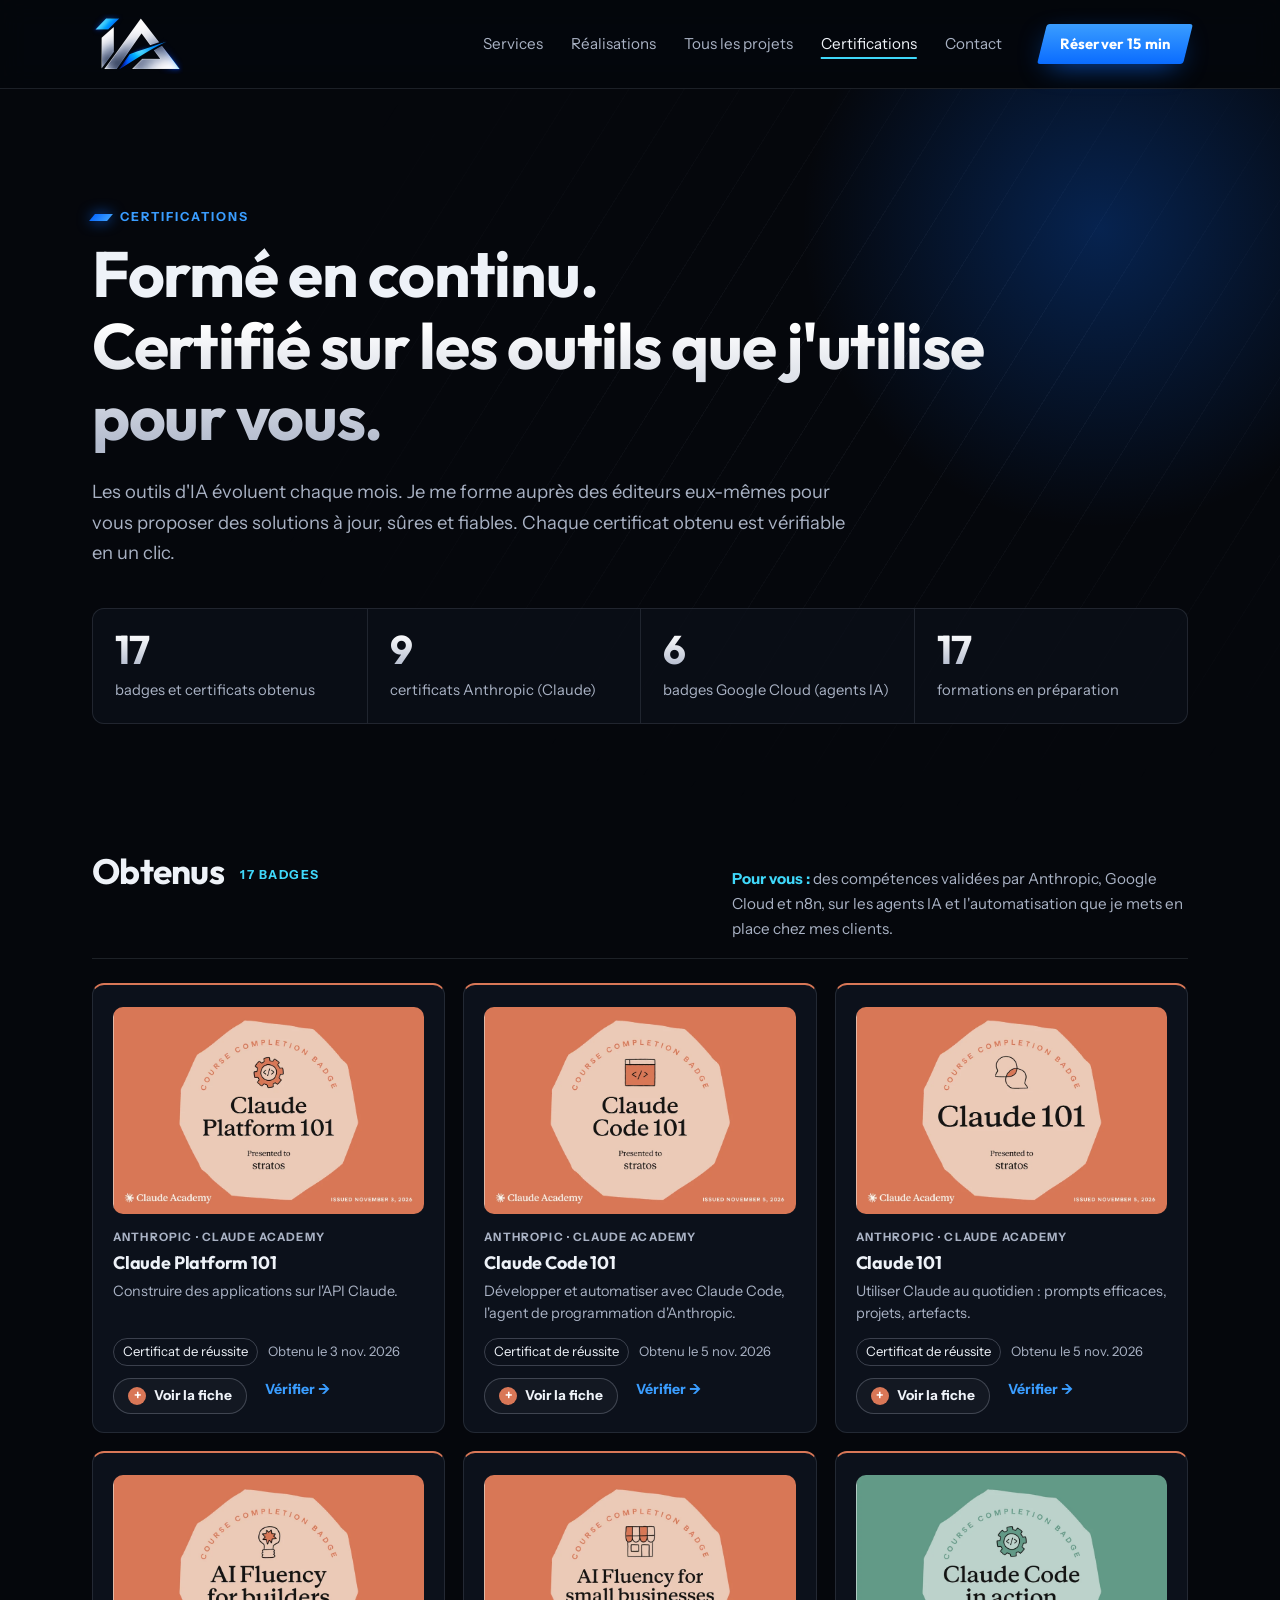
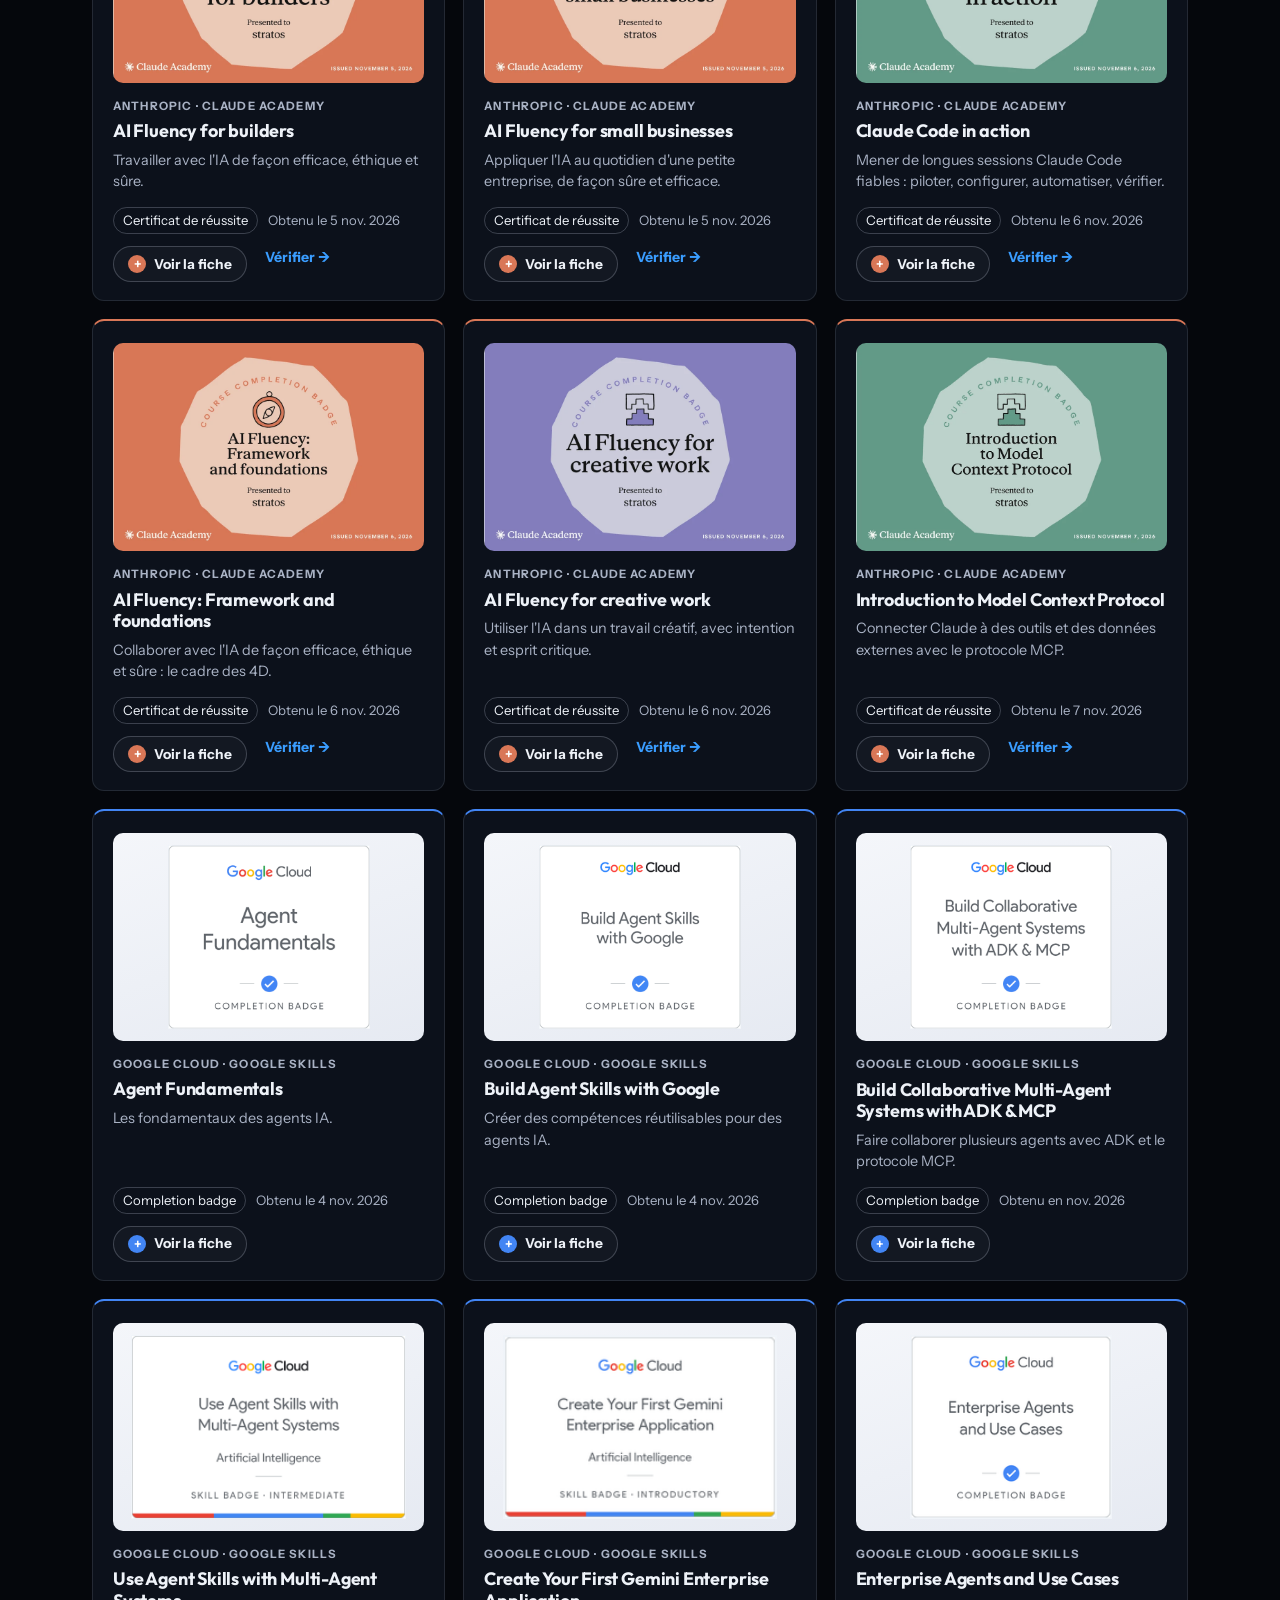
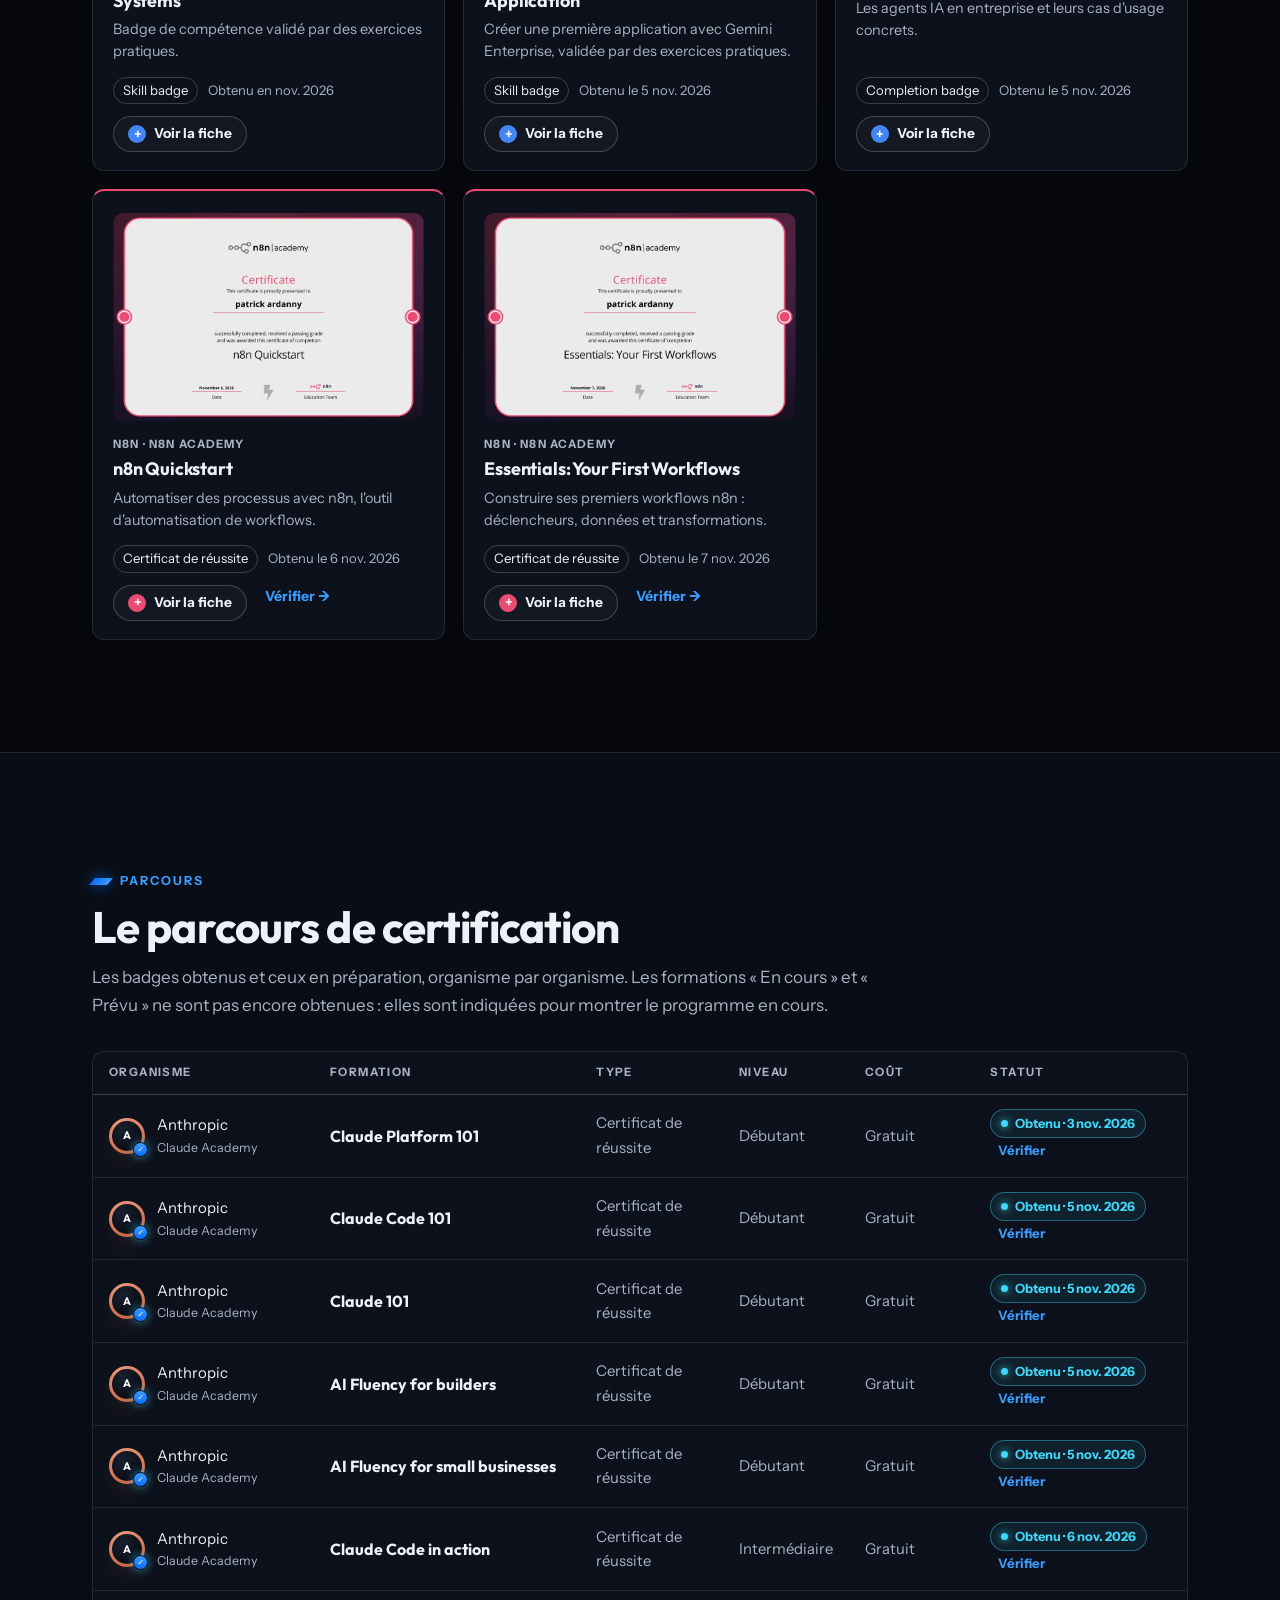
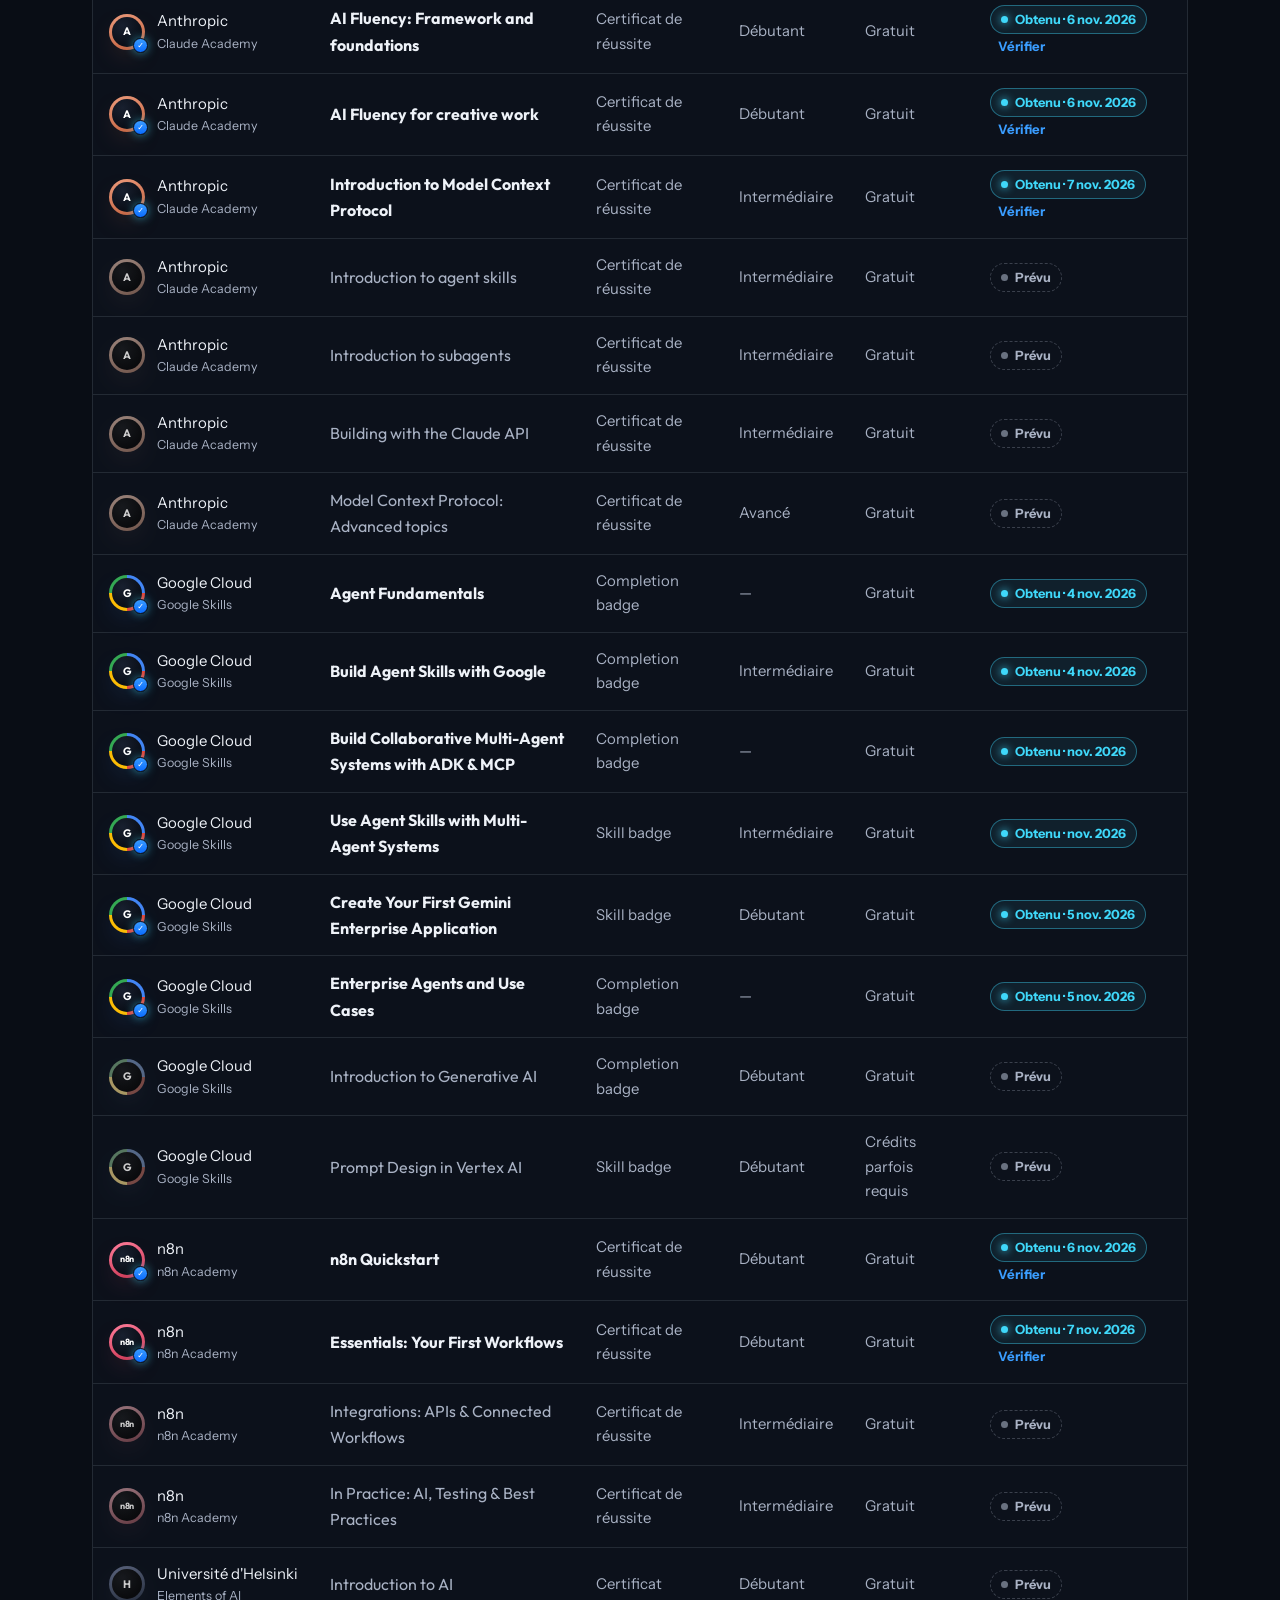
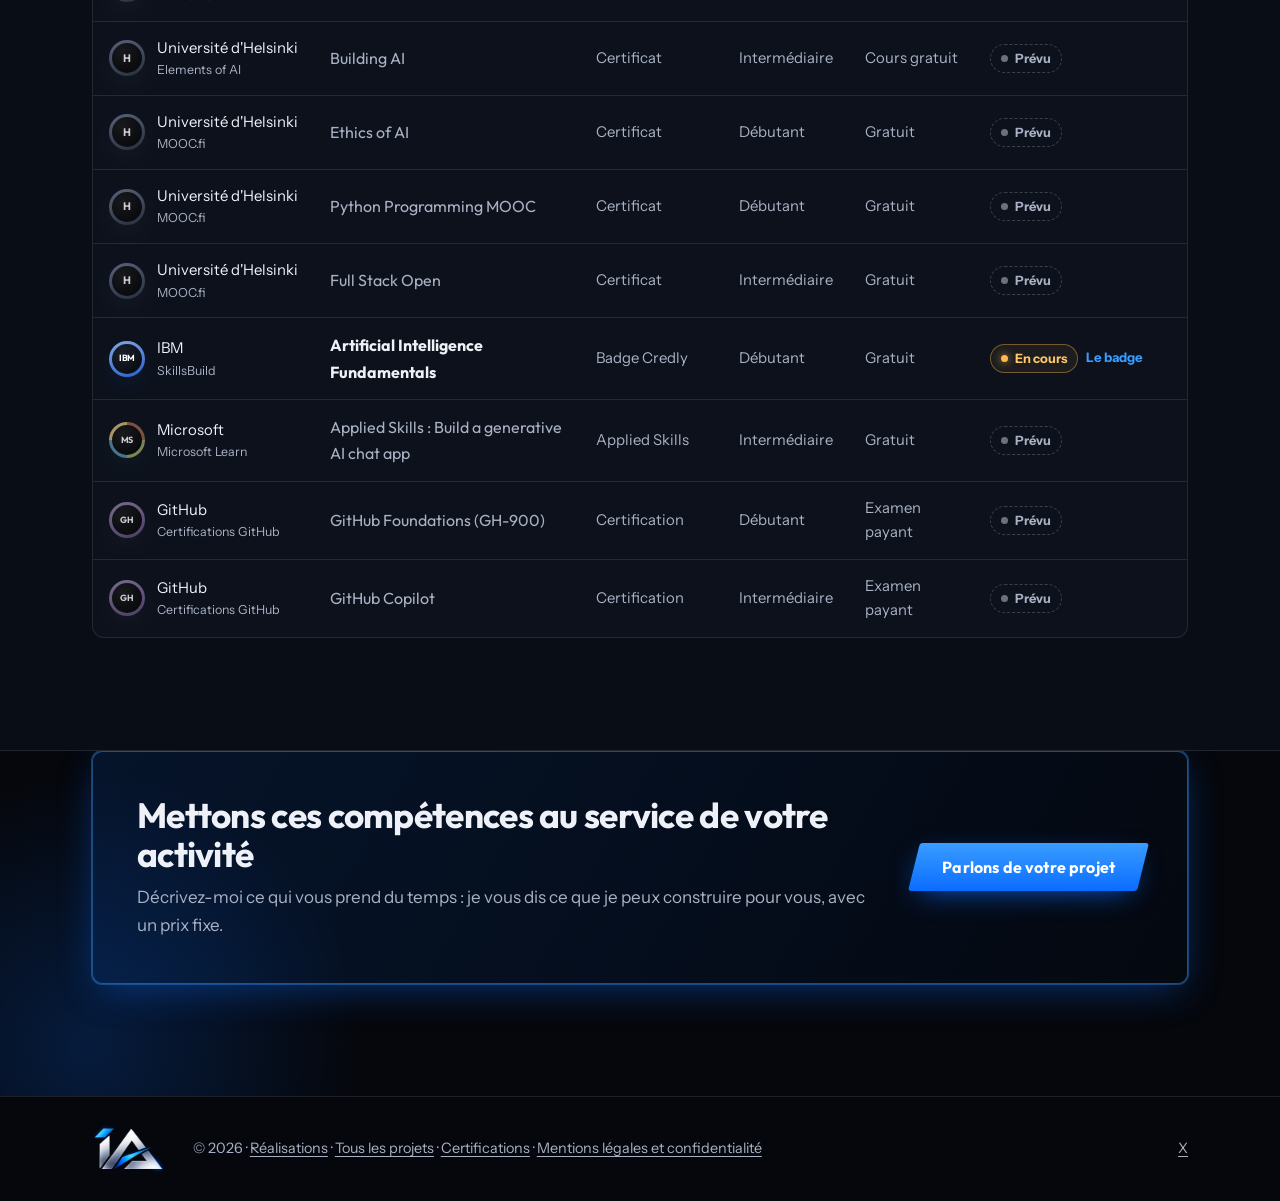
==== commit 9766a992: "Certifications : Introduction to Model Context Protocol Certificat vérifié sur Claude Academy (7 nov" ====
--- a/certifications.html
+++ b/certifications.html
@@ -46,10 +46,10 @@
         <h1>Formé en continu. <span class="argent">Certifié sur les outils que j'utilise pour vous.</span></h1>
         <p class="hero__intro">Les outils d'IA évoluent chaque mois. Je me forme auprès des éditeurs eux-mêmes pour vous proposer des solutions à jour, sûres et fiables. Chaque certificat obtenu est vérifiable en un clic.</p>
         <ul class="pf-chiffres" aria-label="Quelques chiffres">
-          <li><strong>16</strong><span>badges et certificats obtenus</span></li>
-          <li><strong>8</strong><span>certificats Anthropic (Claude)</span></li>
+          <li><strong>17</strong><span>badges et certificats obtenus</span></li>
+          <li><strong>9</strong><span>certificats Anthropic (Claude)</span></li>
           <li><strong>6</strong><span>badges Google Cloud (agents IA)</span></li>
-          <li><strong>18</strong><span>formations en préparation</span></li>
+          <li><strong>17</strong><span>formations en préparation</span></li>
         </ul>
       </div>
     </section>
@@ -62,7 +62,7 @@
     <section class="section pj-projets" aria-labelledby="obtenus-titre">
       <div class="conteneur">
         <div class="pj-domaine__entete">
-          <h2 id="obtenus-titre">Obtenus <span class="pj-domaine__nombre">16 badges</span></h2>
+          <h2 id="obtenus-titre">Obtenus <span class="pj-domaine__nombre">17 badges</span></h2>
           <p><strong>Pour vous :</strong> des compétences validées par Anthropic, Google Cloud et n8n, sur les agents IA et l'automatisation que je mets en place chez mes clients.</p>
         </div>
         <div class="cert-grille">
@@ -260,6 +260,33 @@
                   <li>Documenter ses choix, de la pratique jusqu&#x27;à la décision</li>
                 </ul>
                 <p class="fiche__pour-vous">Vos projets créatifs (affiches, musique, vidéo) avec une IA utilisée à bon escient, sans perdre votre identité.</p>
+              </div>
+            </div>
+          </article>
+          <article id="badge-introduction-to-model-context-protocol" class="cert cert--anthropic">
+            <div class="cert__visuel cert__visuel--anthropic"><img src="assets/img/badges/anthropic-intro-mcp.webp" alt="Badge officiel Introduction to Model Context Protocol" width="900" height="613" loading="lazy"></div>
+            <div class="cert__corps">
+              <p class="cert__org">Anthropic · Claude Academy</p>
+              <h3>Introduction to Model Context Protocol</h3>
+              <p class="cert__preuve">Connecter Claude à des outils et des données externes avec le protocole MCP.</p>
+              <p class="cert__pied"><span class="cert__type">Certificat de réussite</span><time datetime="2026-11-07">Obtenu le 7 nov. 2026</time></p>
+              <div class="cert__actions">
+                <button type="button" class="cert__ouvrir" hidden>Voir la fiche<span class="visuellement-cache"> : compétences acquises, Introduction to Model Context Protocol</span></button>
+                <a class="cert__lien" href="https://academy.claude.com/verify/82a71e3da9c5ec1b0af635d124ae073b" target="_blank" rel="noopener">Vérifier<span class="visuellement-cache"> le certificat Introduction to Model Context Protocol (nouvel onglet)</span></a>
+              </div>
+              <div class="cert__fiche" hidden data-niveau="Intermédiaire">
+                <ul class="fiche__competences">
+                  <li>Comprendre l&#x27;architecture MCP : des serveurs spécialisés fournissent leurs outils à Claude</li>
+                  <li>Connaître la communication entre clients et serveurs MCP et ses types de messages</li>
+                  <li>Suivre le parcours complet d&#x27;une demande, de l&#x27;utilisateur au service externe, puis retour à Claude</li>
+                  <li>Construire des serveurs MCP en Python avec le SDK officiel</li>
+                  <li>Créer des outils de lecture et de modification de documents</li>
+                  <li>Tester et déboguer un serveur avec l&#x27;inspecteur MCP</li>
+                  <li>Exposer des données en lecture seule avec les ressources, fixes ou paramétrées</li>
+                  <li>Écrire des prompts prêts à l&#x27;emploi pour les tâches courantes</li>
+                  <li>Choisir la bonne brique : outils (pilotés par le modèle), ressources (par l&#x27;application), prompts (par l&#x27;utilisateur)</li>
+                </ul>
+                <p class="fiche__pour-vous">Claude relié à vos propres outils et données (agenda, fichiers, logiciel métier) grâce à des serveurs MCP construits sur mesure.</p>
               </div>
             </div>
           </article>
@@ -526,6 +553,14 @@
                 <td data-label="Coût">Gratuit</td>
                 <td data-label="Statut"><span class="statut statut--obtenu">Obtenu · 6 nov. 2026</span> <a href="https://academy.claude.com/verify/2803d6659471a1c8f8e4b5fa75cdda53" target="_blank" rel="noopener">Vérifier<span class="visuellement-cache"> (nouvel onglet)</span></a></td>
               </tr>
+              <tr class="ligne--obtenu">
+                <td data-label="Organisme"><span class="tableau__org"><span class="medaille medaille--anthropic" aria-hidden="true"><span class="medaille__sigle">A</span><span class="medaille__etat" aria-hidden="true">✓</span></span><span>Anthropic<small>Claude Academy</small></span></span></td>
+                <th scope="row" data-label="Formation">Introduction to Model Context Protocol</th>
+                <td data-label="Type">Certificat de réussite</td>
+                <td data-label="Niveau">Intermédiaire</td>
+                <td data-label="Coût">Gratuit</td>
+                <td data-label="Statut"><span class="statut statut--obtenu">Obtenu · 7 nov. 2026</span> <a href="https://academy.claude.com/verify/82a71e3da9c5ec1b0af635d124ae073b" target="_blank" rel="noopener">Vérifier<span class="visuellement-cache"> (nouvel onglet)</span></a></td>
+              </tr>
               <tr class="ligne--prevu">
                 <td data-label="Organisme"><span class="tableau__org"><span class="medaille medaille--anthropic" aria-hidden="true"><span class="medaille__sigle">A</span></span><span>Anthropic<small>Claude Academy</small></span></span></td>
                 <th scope="row" data-label="Formation">Introduction to agent skills</th>
@@ -537,14 +572,6 @@
               <tr class="ligne--prevu">
                 <td data-label="Organisme"><span class="tableau__org"><span class="medaille medaille--anthropic" aria-hidden="true"><span class="medaille__sigle">A</span></span><span>Anthropic<small>Claude Academy</small></span></span></td>
                 <th scope="row" data-label="Formation">Introduction to subagents</th>
-                <td data-label="Type">Certificat de réussite</td>
-                <td data-label="Niveau">Intermédiaire</td>
-                <td data-label="Coût">Gratuit</td>
-                <td data-label="Statut"><span class="statut statut--prevu">Prévu</span></td>
-              </tr>
-              <tr class="ligne--prevu">
-                <td data-label="Organisme"><span class="tableau__org"><span class="medaille medaille--anthropic" aria-hidden="true"><span class="medaille__sigle">A</span></span><span>Anthropic<small>Claude Academy</small></span></span></td>
-                <th scope="row" data-label="Formation">Introduction to Model Context Protocol</th>
                 <td data-label="Type">Certificat de réussite</td>
                 <td data-label="Niveau">Intermédiaire</td>
                 <td data-label="Coût">Gratuit</td>
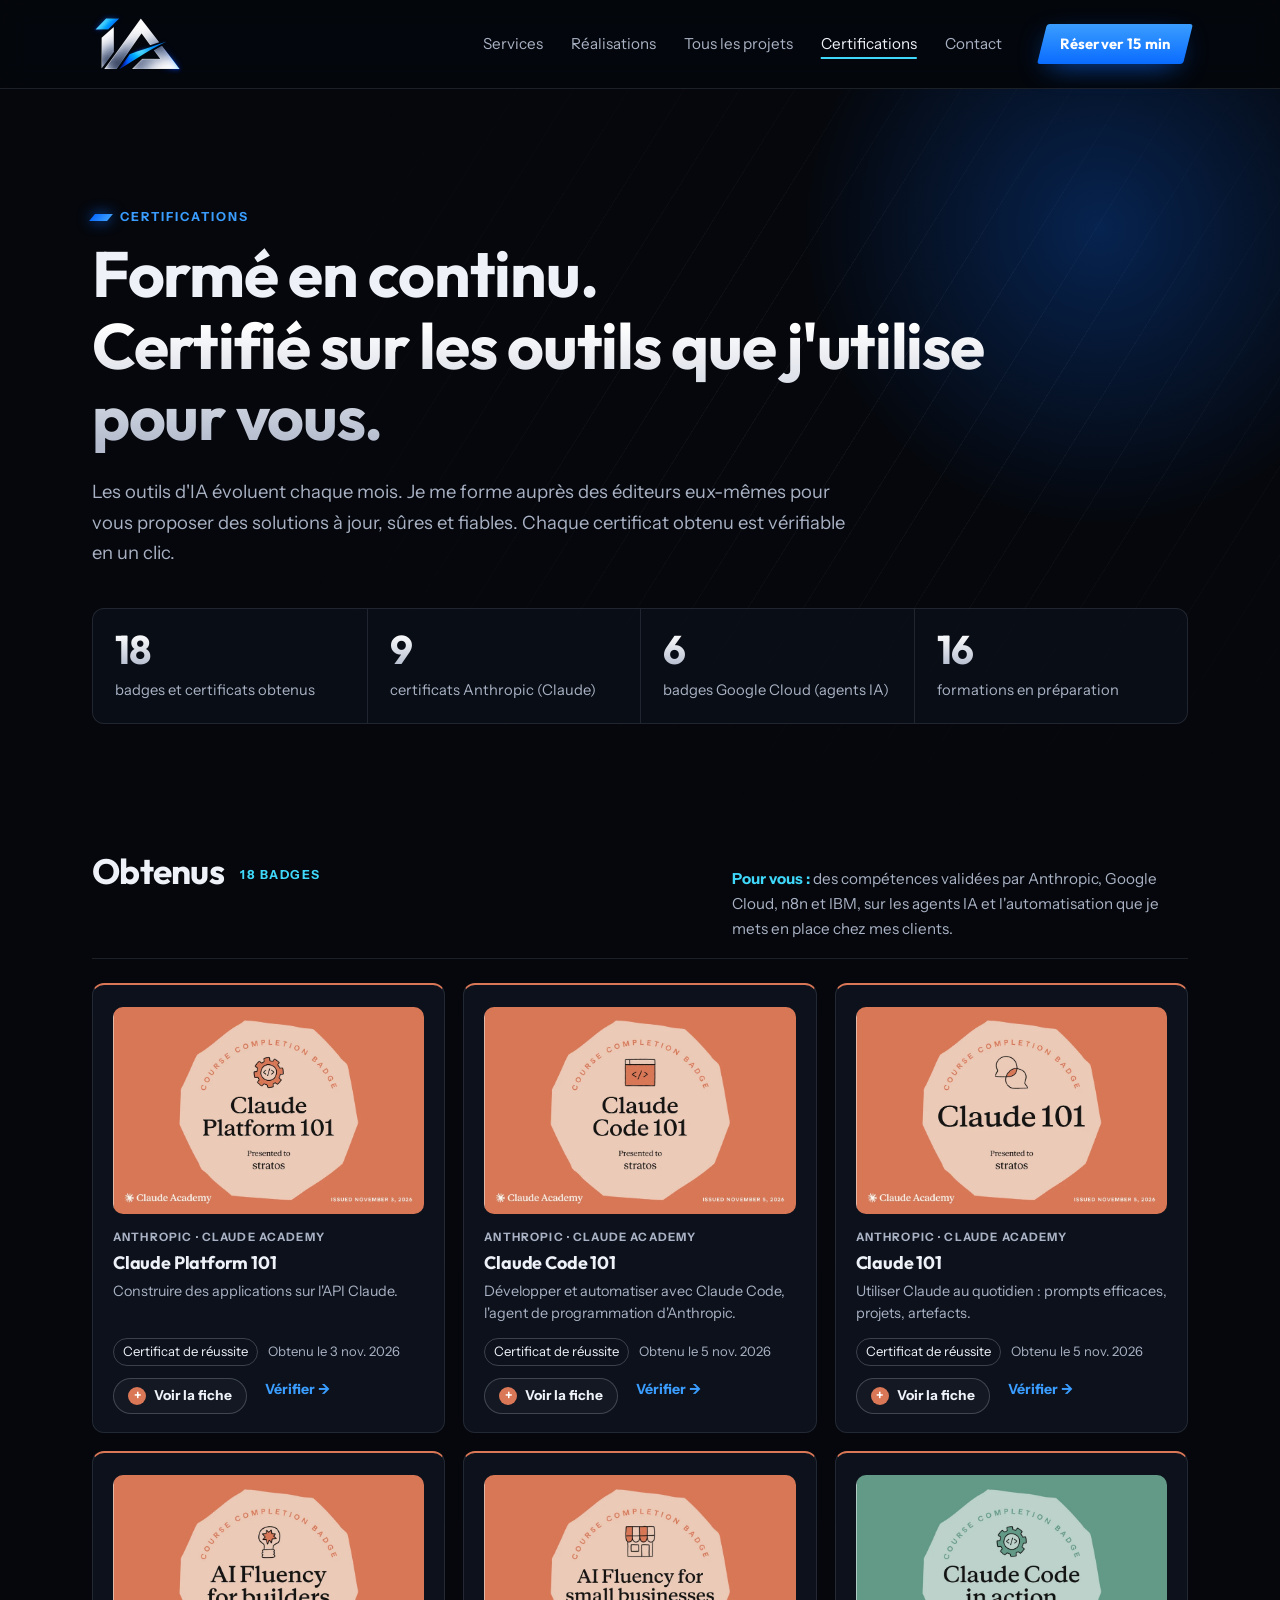
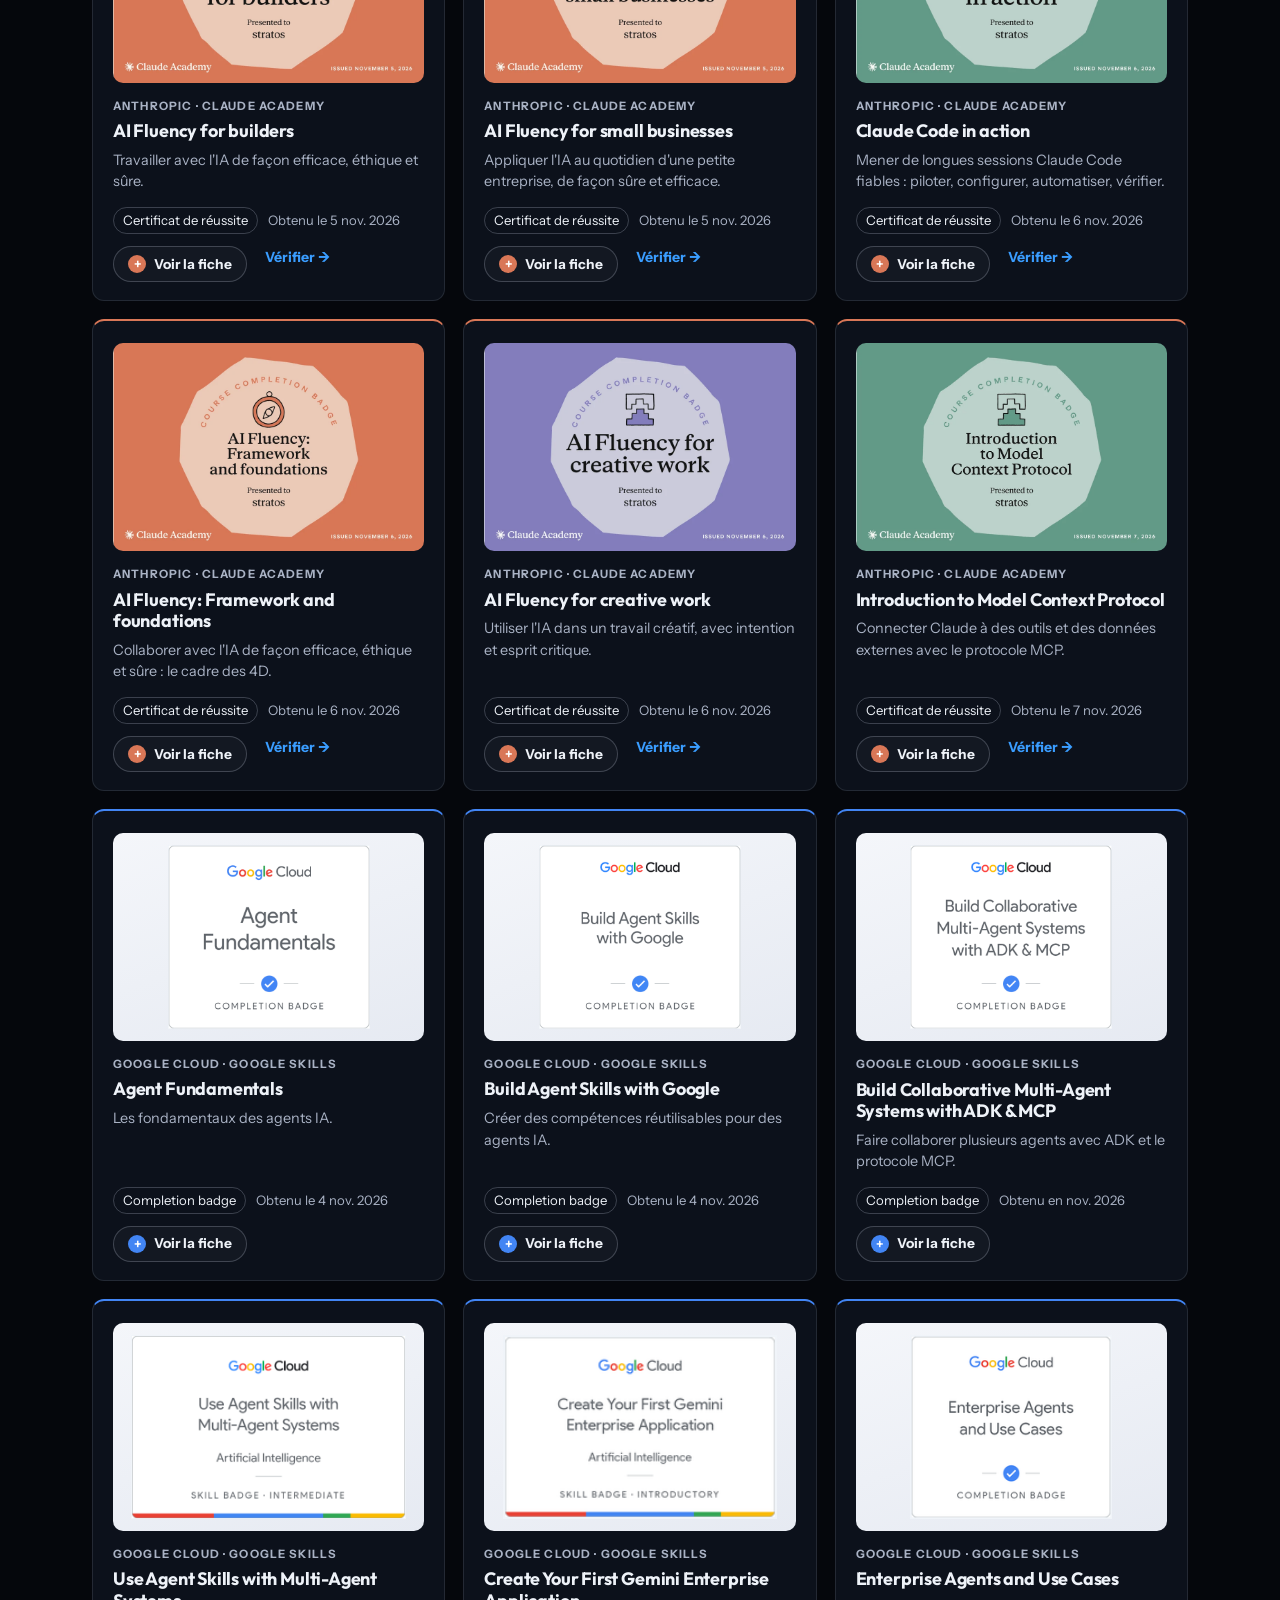
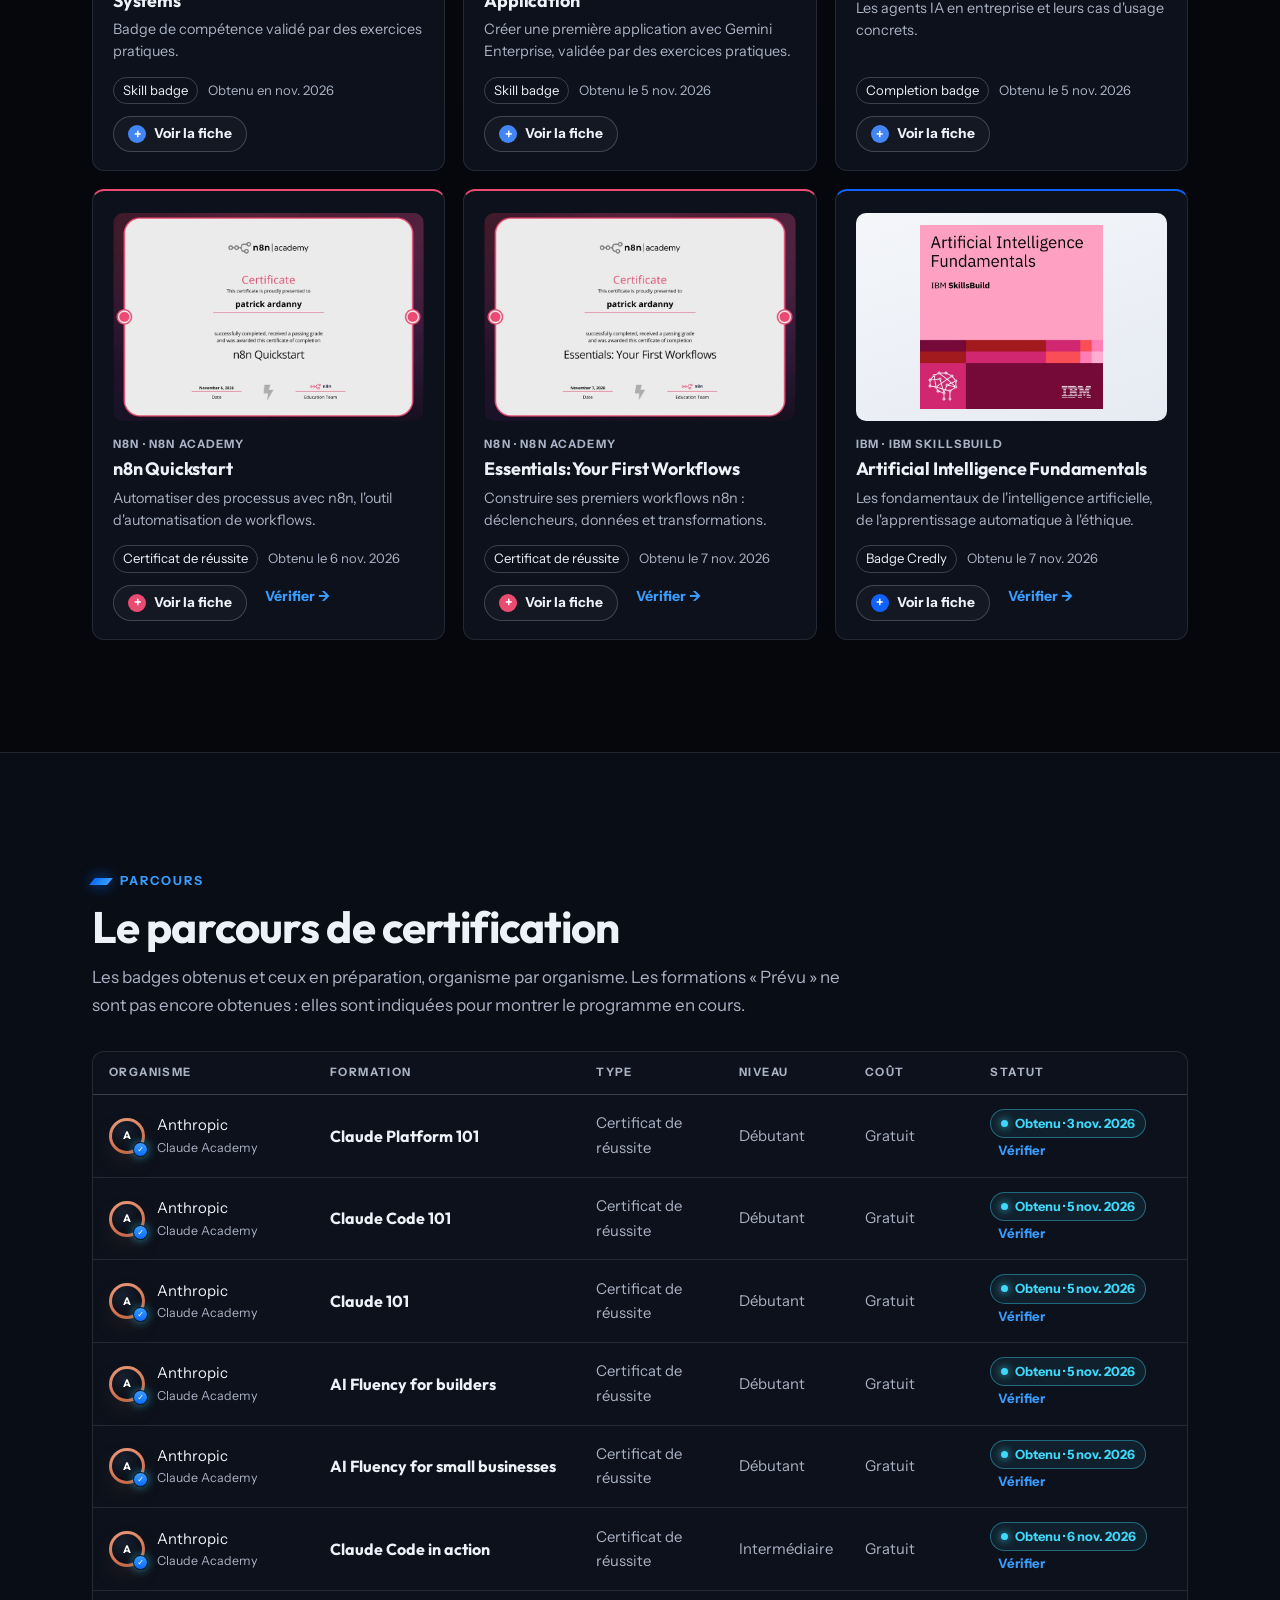
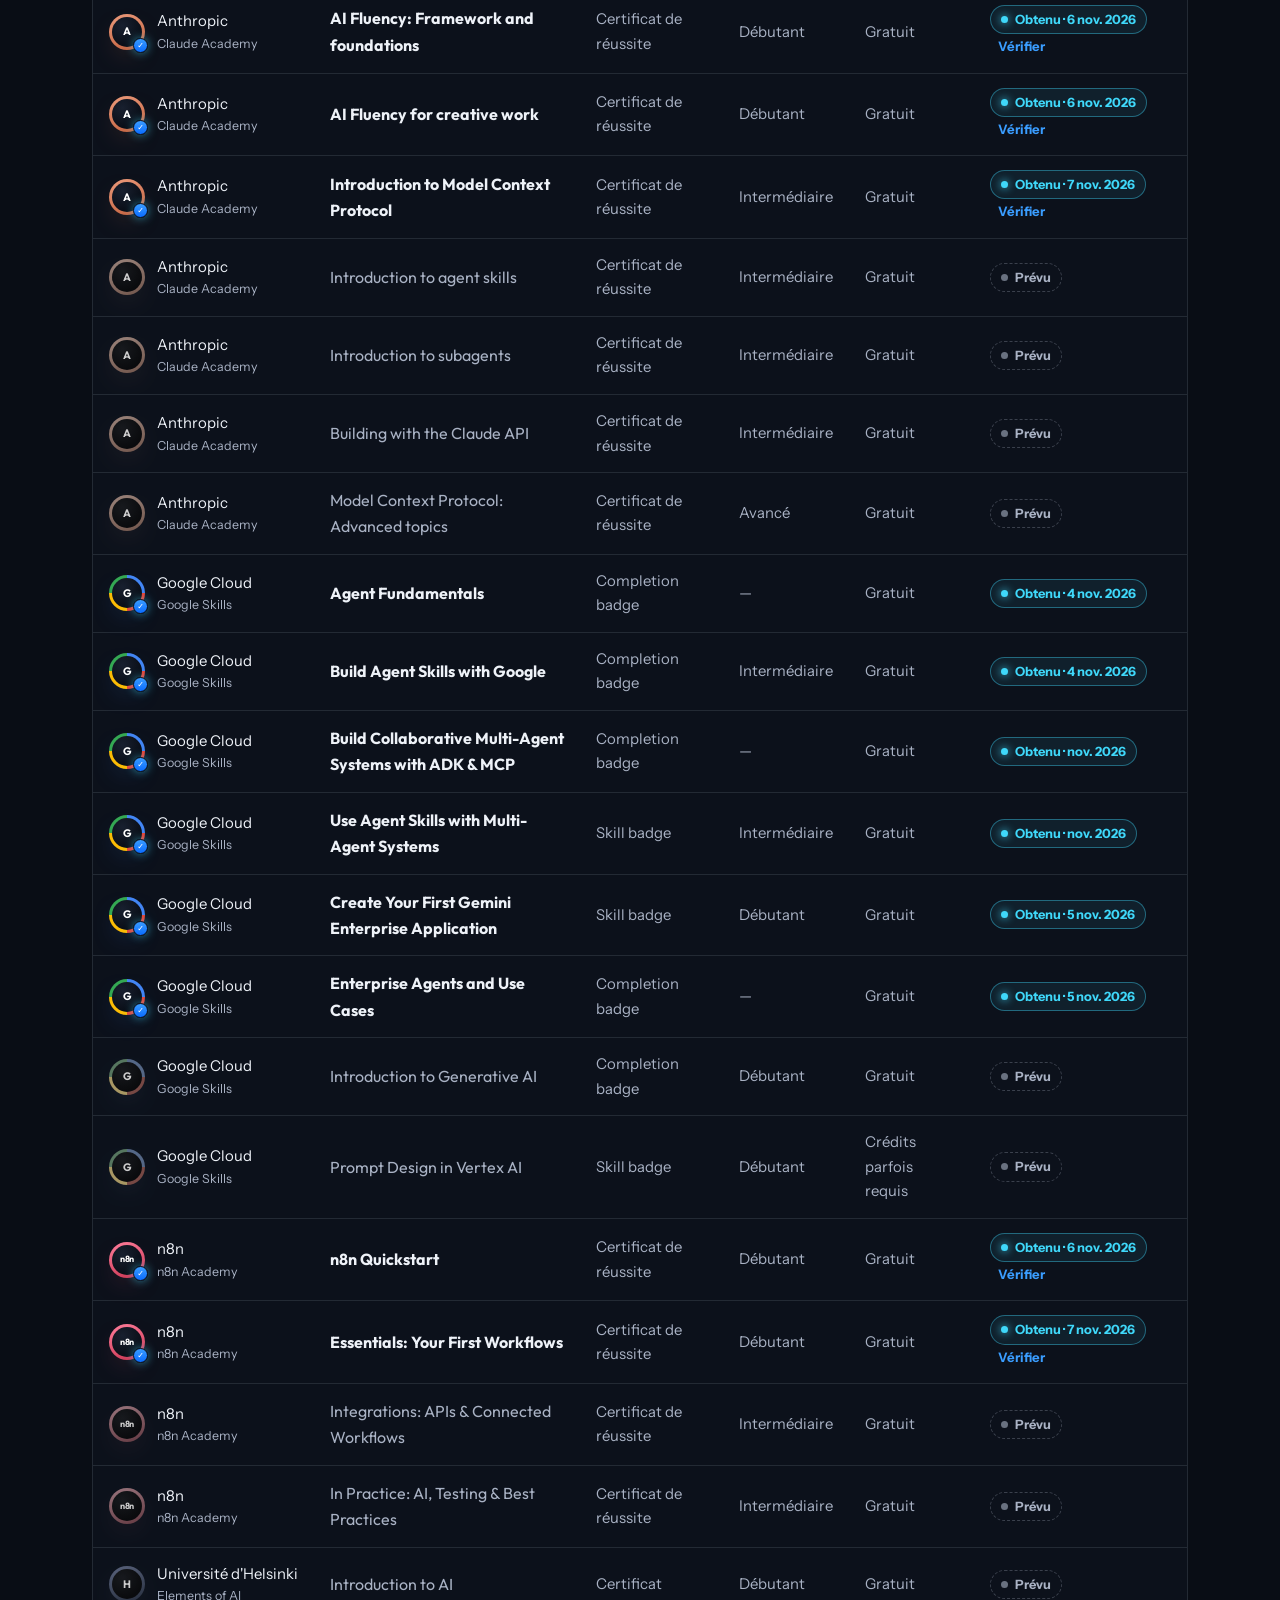
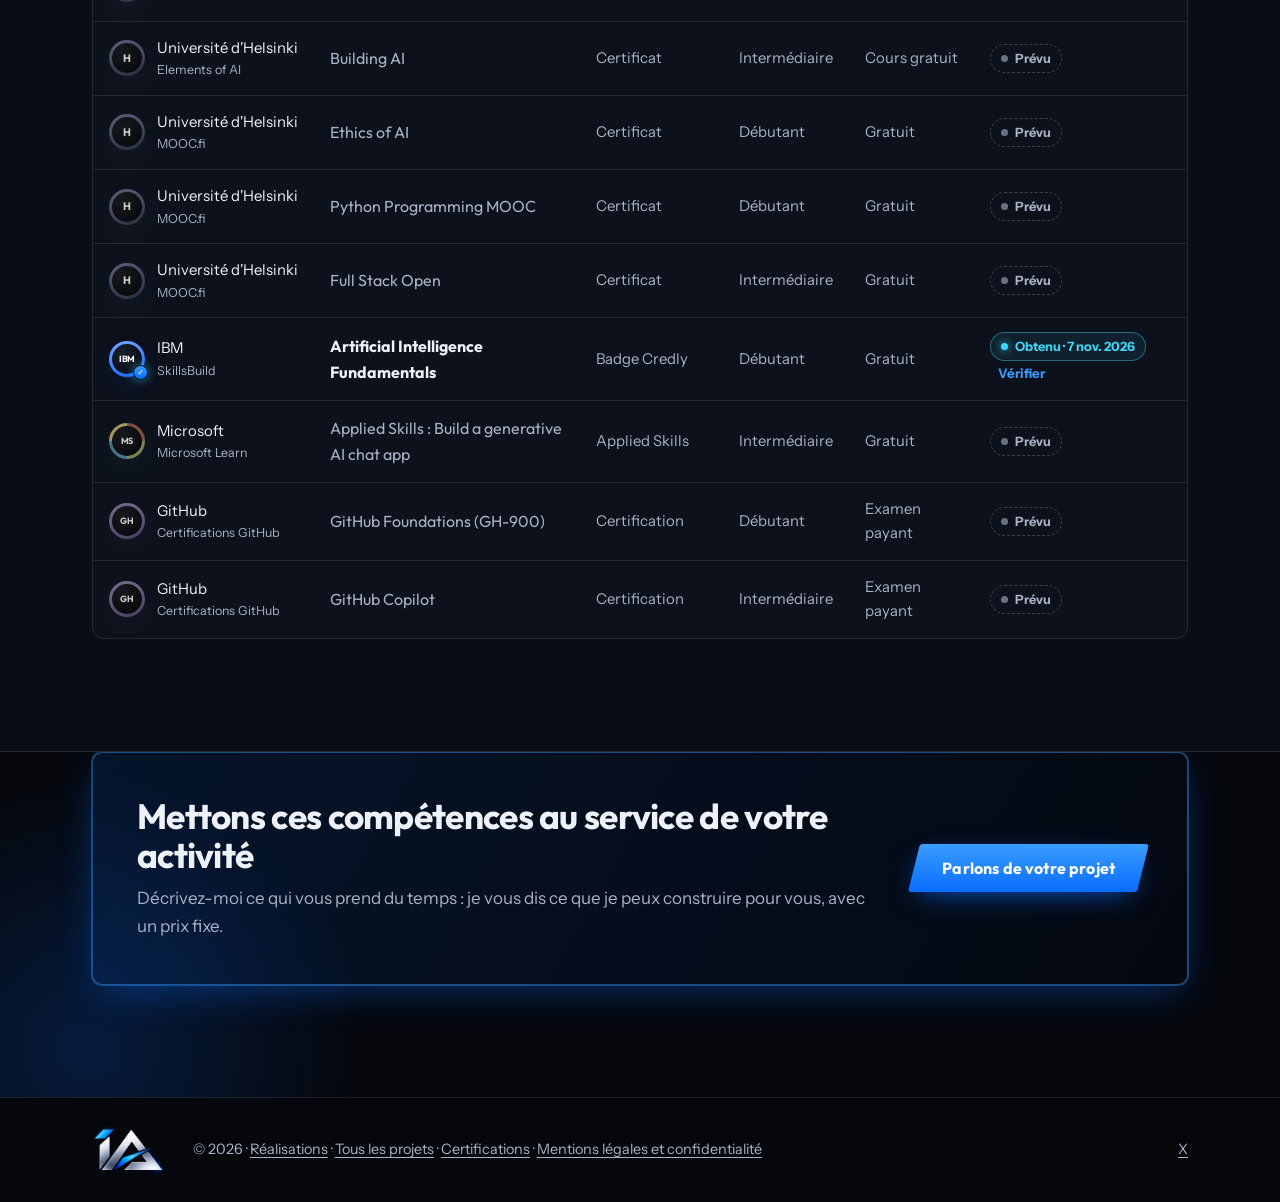
==== commit 95d83132: "Certifications : badge IBM SkillsBuild Artificial Intelligence Fundamentals Badge vérifié sur Credly" ====
--- a/certifications.html
+++ b/certifications.html
@@ -4,12 +4,12 @@
   <meta charset="utf-8">
   <meta name="viewport" content="width=device-width, initial-scale=1">
   <title>Certifications : Claude, Google Cloud et parcours de formation IA</title>
-  <meta name="description" content="Certificats Anthropic (Claude Academy), badges Google Cloud et certificats n8n vérifiables, et parcours de formation en cours : Université d'Helsinki, IBM, Microsoft, GitHub.">
+  <meta name="description" content="Certificats Anthropic (Claude Academy), badges Google Cloud, certificats n8n et badge IBM vérifiables, et parcours de formation en cours : Université d'Helsinki, Microsoft, GitHub.">
   <meta name="theme-color" content="#05070c">
   <meta property="og:type" content="website">
   <meta property="og:locale" content="fr_FR">
   <meta property="og:title" content="Certifications : Claude, Google Cloud et parcours de formation IA">
-  <meta property="og:description" content="Certificats Anthropic, badges Google Cloud et certificats n8n vérifiables, et le parcours de formation en cours.">
+  <meta property="og:description" content="Certificats Anthropic, badges Google Cloud, n8n et IBM vérifiables, et le parcours de formation en cours.">
   <meta property="og:url" content="https://equationstratos.github.io/STRATOS001AI/certifications.html">
   <meta property="og:image" content="https://equationstratos.github.io/STRATOS001AI/assets/img/apercu.png">
   <meta name="twitter:card" content="summary_large_image">
@@ -46,10 +46,10 @@
         <h1>Formé en continu. <span class="argent">Certifié sur les outils que j'utilise pour vous.</span></h1>
         <p class="hero__intro">Les outils d'IA évoluent chaque mois. Je me forme auprès des éditeurs eux-mêmes pour vous proposer des solutions à jour, sûres et fiables. Chaque certificat obtenu est vérifiable en un clic.</p>
         <ul class="pf-chiffres" aria-label="Quelques chiffres">
-          <li><strong>17</strong><span>badges et certificats obtenus</span></li>
+          <li><strong>18</strong><span>badges et certificats obtenus</span></li>
           <li><strong>9</strong><span>certificats Anthropic (Claude)</span></li>
           <li><strong>6</strong><span>badges Google Cloud (agents IA)</span></li>
-          <li><strong>17</strong><span>formations en préparation</span></li>
+          <li><strong>16</strong><span>formations en préparation</span></li>
         </ul>
       </div>
     </section>
@@ -62,8 +62,8 @@
     <section class="section pj-projets" aria-labelledby="obtenus-titre">
       <div class="conteneur">
         <div class="pj-domaine__entete">
-          <h2 id="obtenus-titre">Obtenus <span class="pj-domaine__nombre">17 badges</span></h2>
-          <p><strong>Pour vous :</strong> des compétences validées par Anthropic, Google Cloud et n8n, sur les agents IA et l'automatisation que je mets en place chez mes clients.</p>
+          <h2 id="obtenus-titre">Obtenus <span class="pj-domaine__nombre">18 badges</span></h2>
+          <p><strong>Pour vous :</strong> des compétences validées par Anthropic, Google Cloud, n8n et IBM, sur les agents IA et l'automatisation que je mets en place chez mes clients.</p>
         </div>
         <div class="cert-grille">
           <article id="badge-claude-platform-101" class="cert cert--anthropic">
@@ -472,6 +472,31 @@
               </div>
             </div>
           </article>
+          <article id="badge-artificial-intelligence-fundamentals" class="cert cert--ibm">
+            <div class="cert__visuel cert__visuel--ibm"><img src="assets/img/badges/ibm-ai-fundamentals.webp" alt="Badge officiel IBM SkillsBuild Artificial Intelligence Fundamentals" width="600" height="600" loading="lazy"></div>
+            <div class="cert__corps">
+              <p class="cert__org">IBM · IBM SkillsBuild</p>
+              <h3>Artificial Intelligence Fundamentals</h3>
+              <p class="cert__preuve">Les fondamentaux de l&#x27;intelligence artificielle, de l&#x27;apprentissage automatique à l&#x27;éthique.</p>
+              <p class="cert__pied"><span class="cert__type">Badge Credly</span><time datetime="2026-11-07">Obtenu le 7 nov. 2026</time></p>
+              <div class="cert__actions">
+                <button type="button" class="cert__ouvrir" hidden>Voir la fiche<span class="visuellement-cache"> : compétences acquises, Artificial Intelligence Fundamentals</span></button>
+                <a class="cert__lien" href="https://www.credly.com/badges/0cb7e705-fbc4-4a88-9588-8b988a5c4c9d" target="_blank" rel="noopener">Vérifier<span class="visuellement-cache"> le badge Artificial Intelligence Fundamentals sur Credly (nouvel onglet)</span></a>
+              </div>
+              <div class="cert__fiche" hidden data-niveau="Débutant">
+                <ul class="fiche__competences">
+                  <li>Comprendre les grands domaines de l&#x27;IA : traitement du langage, vision par ordinateur, chatbots</li>
+                  <li>Distinguer apprentissage automatique (machine learning), apprentissage profond (deep learning) et réseaux de neurones</li>
+                  <li>Connaître les applications concrètes de l&#x27;IA en entreprise</li>
+                  <li>Appliquer les principes d&#x27;une IA éthique et responsable</li>
+                  <li>Comprendre comment exécuter un modèle d&#x27;IA avec IBM Watson Studio</li>
+                  <li>Connaître les métiers de l&#x27;IA et les compétences qu&#x27;ils demandent</li>
+                  <li>Compétences validées par des quiz notés, une évaluation finale et des simulations pratiques</li>
+                </ul>
+                <p class="fiche__pour-vous">Une vision de l&#x27;IA qui dépasse un seul outil : je vous explique simplement ce que l&#x27;IA peut faire pour vous, et ce qu&#x27;elle ne peut pas faire.</p>
+              </div>
+            </div>
+          </article>
         </div>
       </div>
     </section>
@@ -481,7 +506,7 @@
       <div class="conteneur">
         <p class="surtitre">Parcours</p>
         <h2 id="parcours-titre">Le parcours de certification</h2>
-        <p class="section__intro">Les badges obtenus et ceux en préparation, organisme par organisme. Les formations « En cours » et « Prévu » ne sont pas encore obtenues : elles sont indiquées pour montrer le programme en cours.</p>
+        <p class="section__intro">Les badges obtenus et ceux en préparation, organisme par organisme. Les formations « Prévu » ne sont pas encore obtenues : elles sont indiquées pour montrer le programme en cours.</p>
         <div class="tableau-cert__cadre">
           <table class="tableau-cert">
             <caption class="visuellement-cache">Parcours de certification : organisme, formation, type, niveau, coût et statut</caption>
@@ -729,13 +754,13 @@
                 <td data-label="Coût">Gratuit</td>
                 <td data-label="Statut"><span class="statut statut--prevu">Prévu</span></td>
               </tr>
-              <tr class="ligne--encours">
-                <td data-label="Organisme"><span class="tableau__org"><span class="medaille medaille--ibm" aria-hidden="true"><span class="medaille__sigle">IBM</span></span><span>IBM<small>SkillsBuild</small></span></span></td>
+              <tr class="ligne--obtenu">
+                <td data-label="Organisme"><span class="tableau__org"><span class="medaille medaille--ibm" aria-hidden="true"><span class="medaille__sigle">IBM</span><span class="medaille__etat" aria-hidden="true">✓</span></span><span>IBM<small>SkillsBuild</small></span></span></td>
                 <th scope="row" data-label="Formation">Artificial Intelligence Fundamentals</th>
                 <td data-label="Type">Badge Credly</td>
                 <td data-label="Niveau">Débutant</td>
                 <td data-label="Coût">Gratuit</td>
-                <td data-label="Statut"><span class="statut statut--encours">En cours</span><a href="https://www.credly.com/org/ibm-skillsbuild/badge/artificial-intelligence-fundamentals" target="_blank" rel="noopener">Le badge<span class="visuellement-cache"> Artificial Intelligence Fundamentals sur Credly (nouvel onglet)</span></a></td>
+                <td data-label="Statut"><span class="statut statut--obtenu">Obtenu · 7 nov. 2026</span> <a href="https://www.credly.com/badges/0cb7e705-fbc4-4a88-9588-8b988a5c4c9d" target="_blank" rel="noopener">Vérifier<span class="visuellement-cache"> (nouvel onglet)</span></a></td>
               </tr>
               <tr class="ligne--prevu">
                 <td data-label="Organisme"><span class="tableau__org"><span class="medaille medaille--microsoft" aria-hidden="true"><span class="medaille__sigle">MS</span></span><span>Microsoft<small>Microsoft Learn</small></span></span></td>
--- a/assets/css/style.css
+++ b/assets/css/style.css
@@ -483,8 +483,8 @@
 .cert__visuel { position: relative; aspect-ratio: 3 / 2; overflow: hidden; border-radius: 10px; }
 .cert__visuel img { position: absolute; inset: 0; width: 100%; height: 100%; object-fit: contain; }
 .cert__visuel--anthropic img, .cert__visuel--n8n img { object-fit: cover; }
-.cert__visuel--google { background: linear-gradient(160deg, #f4f6fa, #e6eaf2); }
-.cert__visuel--google img { inset: 12px; width: calc(100% - 24px); height: calc(100% - 24px); }
+.cert__visuel--google, .cert__visuel--ibm { background: linear-gradient(160deg, #f4f6fa, #e6eaf2); }
+.cert__visuel--google img, .cert__visuel--ibm img { inset: 12px; width: calc(100% - 24px); height: calc(100% - 24px); }
 .cert:hover .cert__visuel img { transform: scale(1.02); }
 .cert__visuel img { transition: transform 0.3s ease; }
 .cert__corps { display: flex; flex-direction: column; flex: 1; }
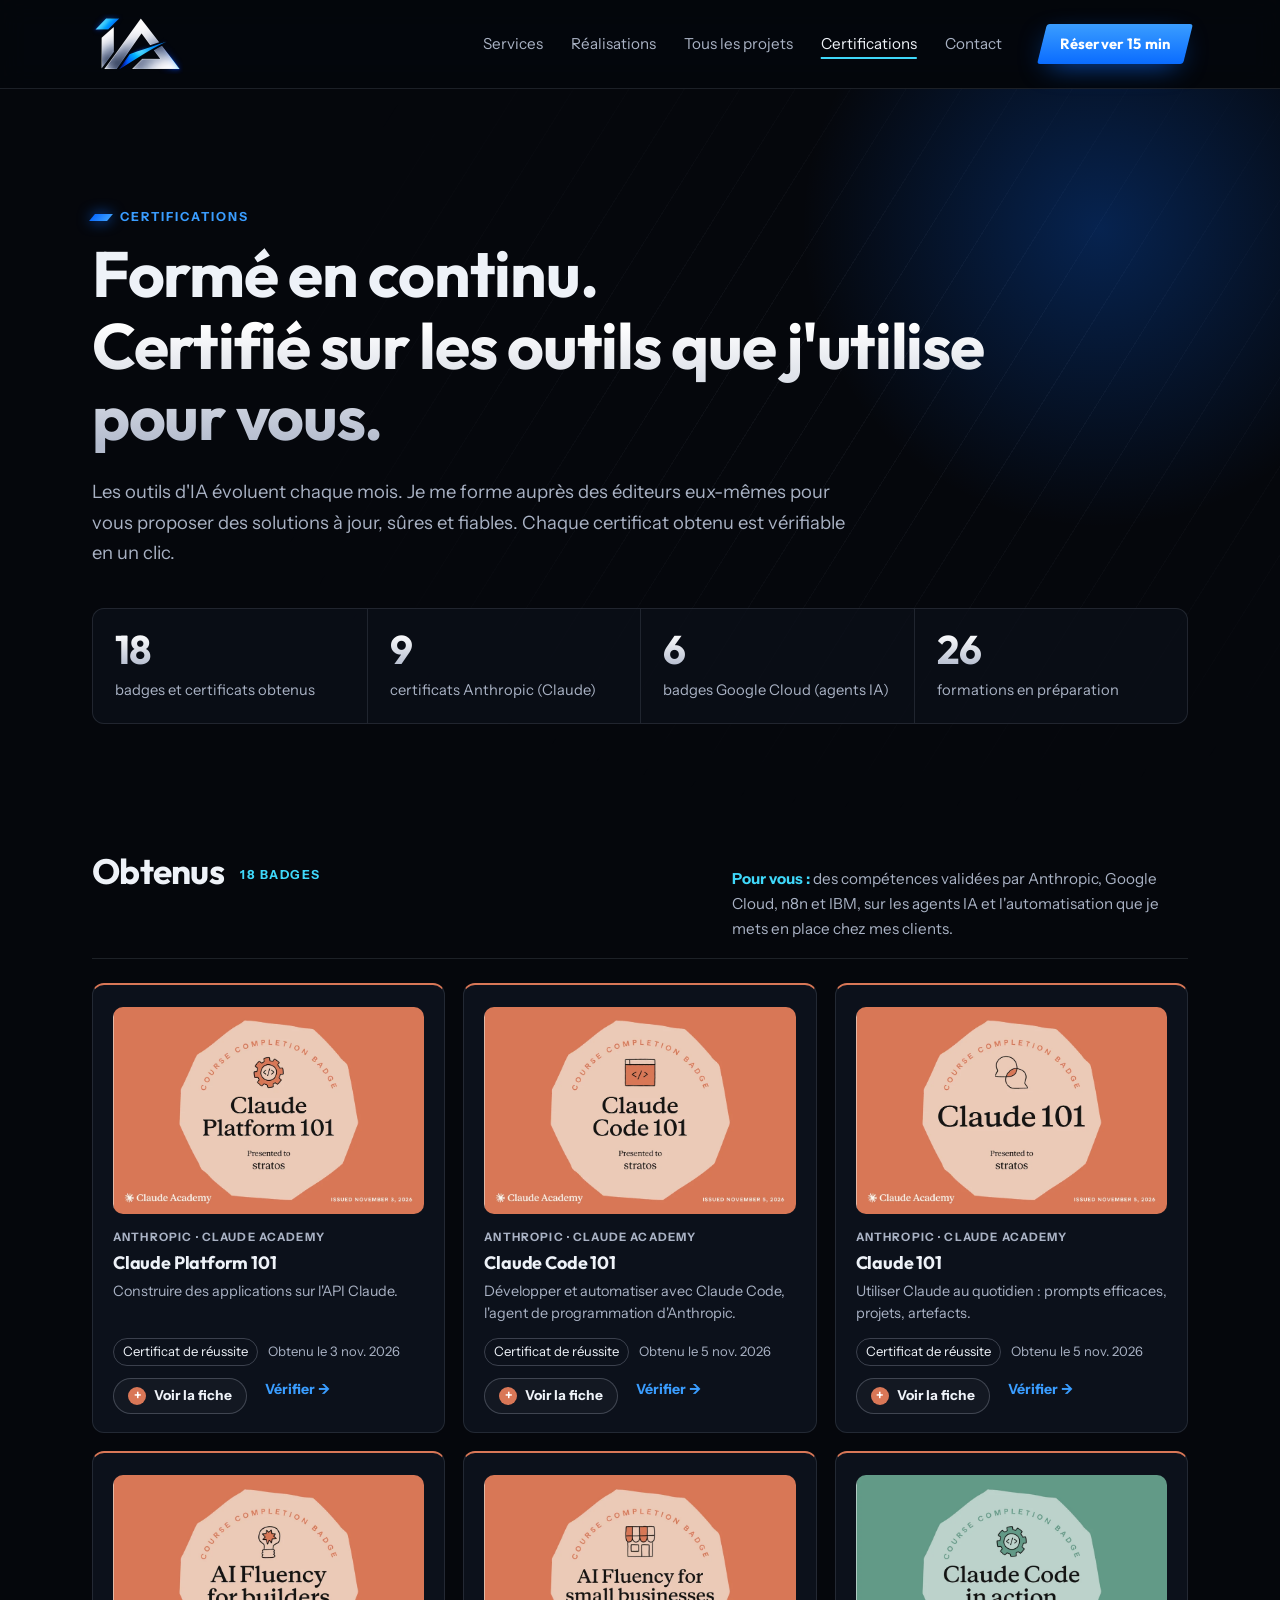
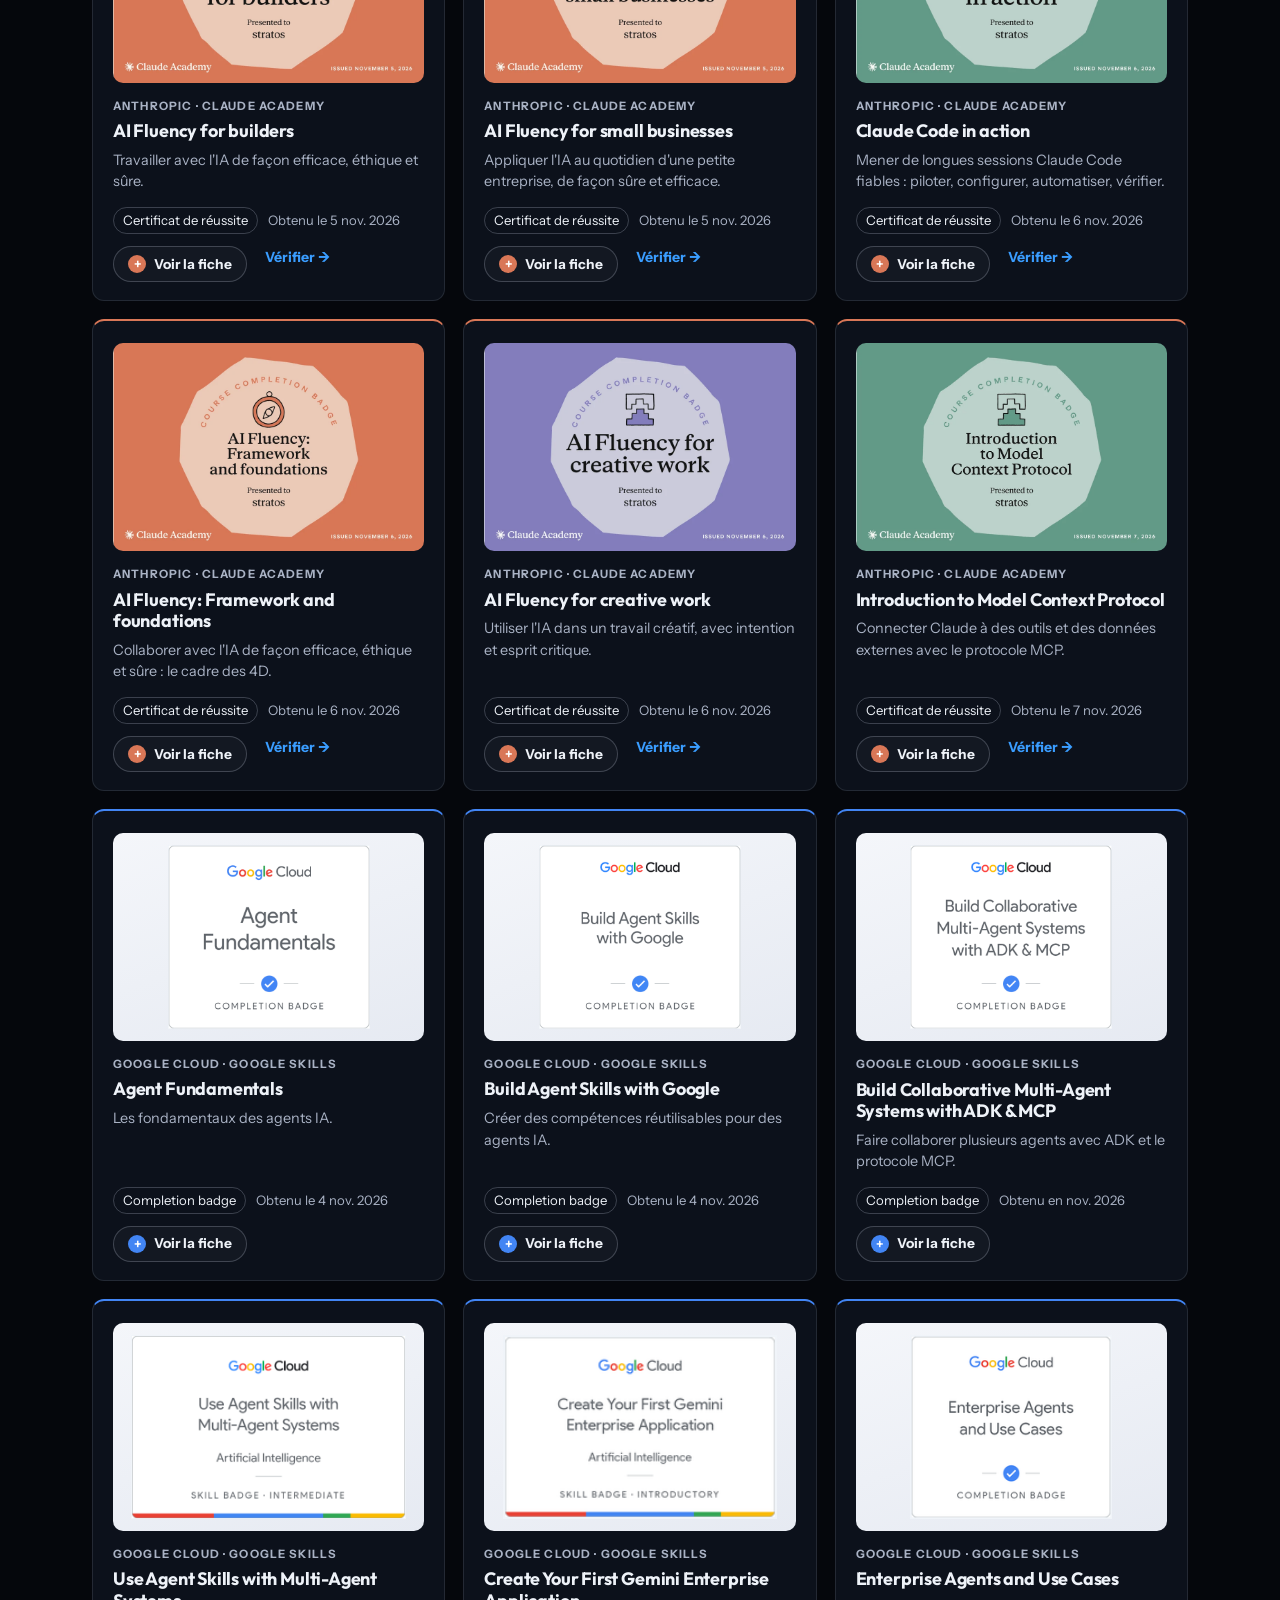
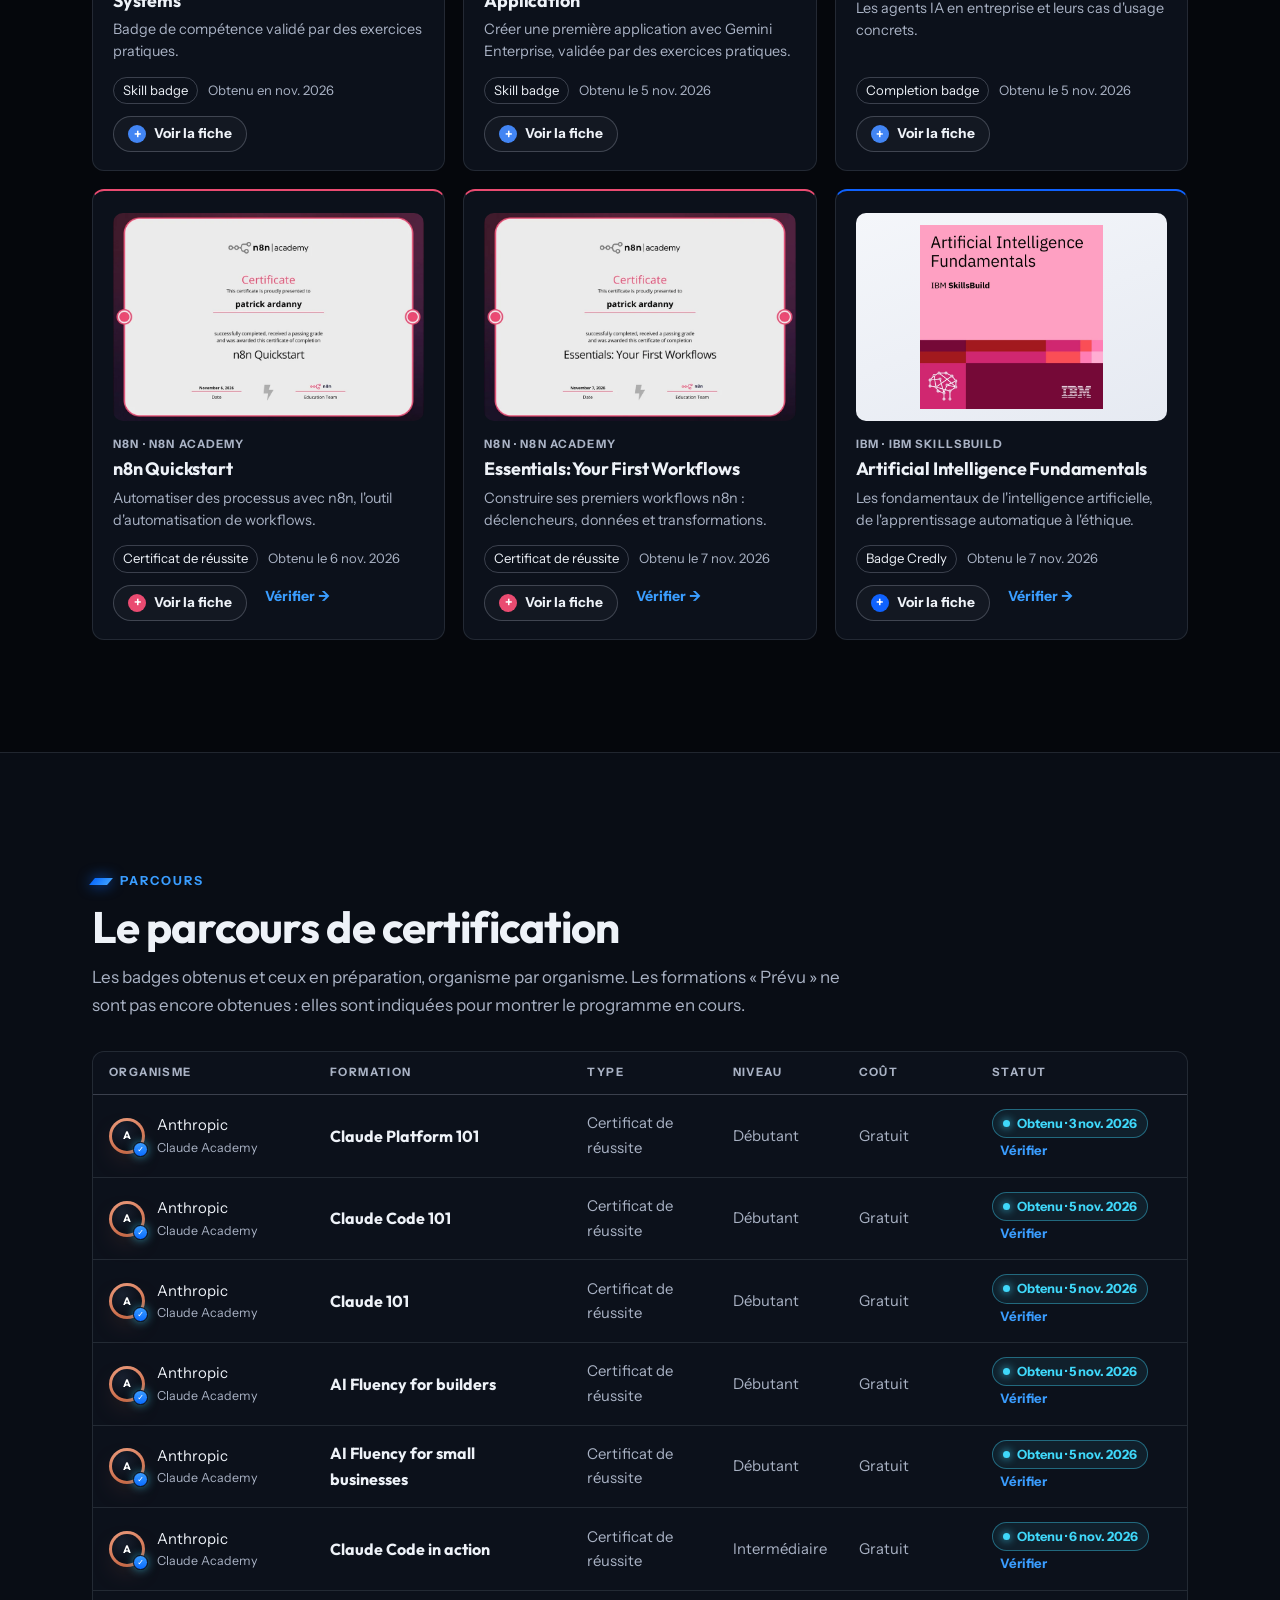
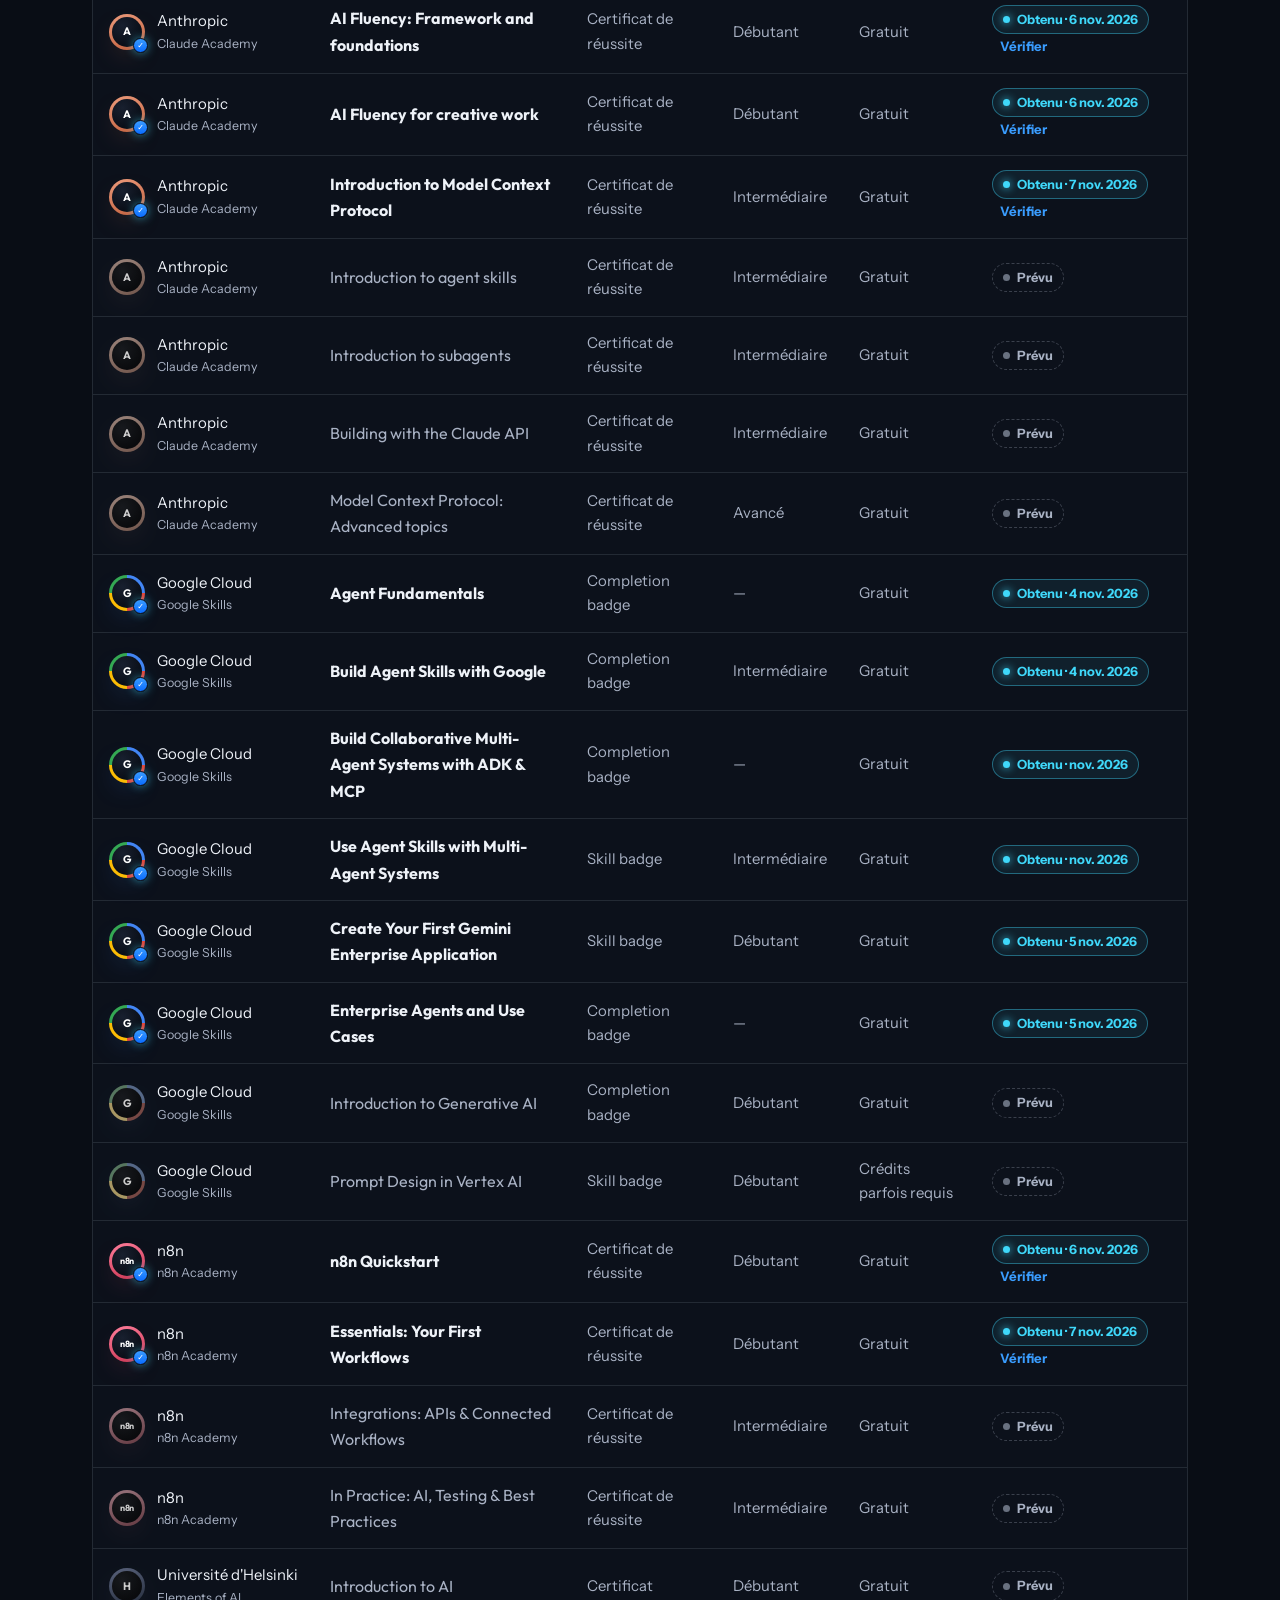
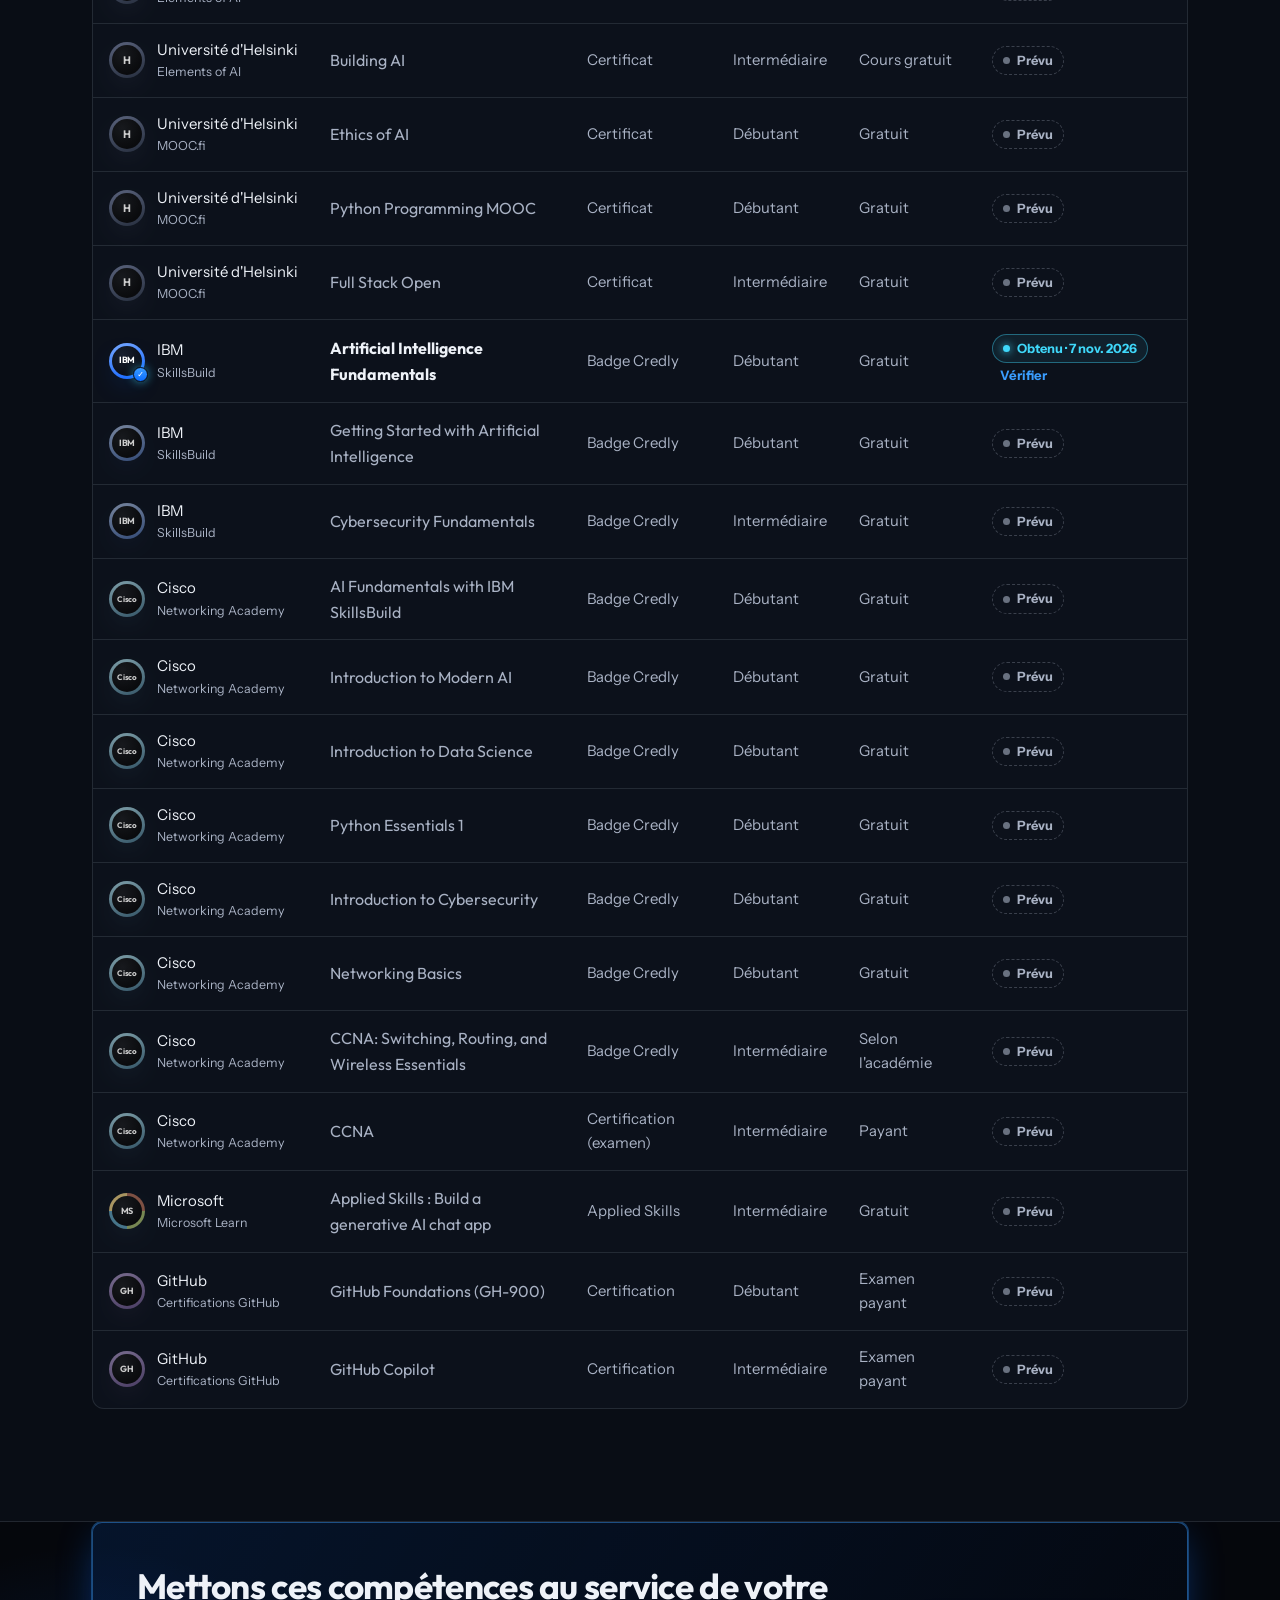
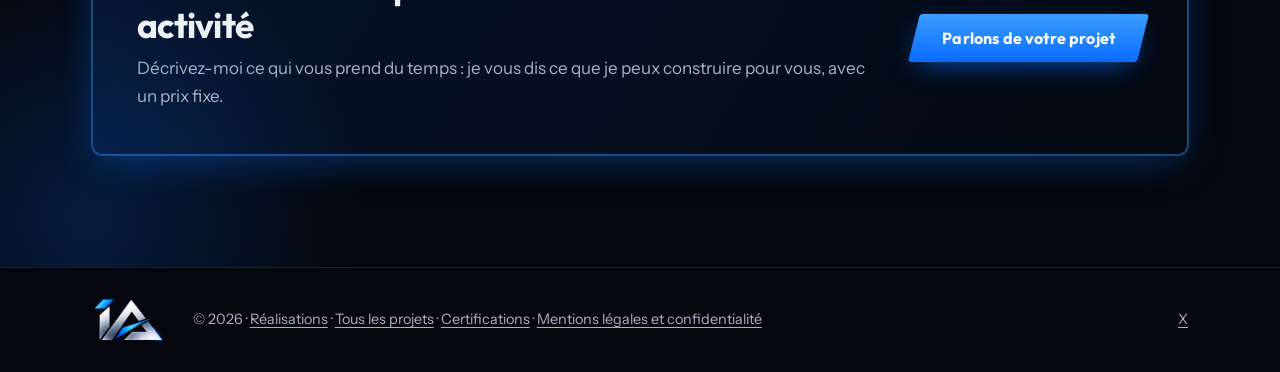
==== commit 9bf8013f: "Certifications : 10 formations IBM SkillsBuild et Cisco au parcours Recommandations Credly ajoutées " ====
--- a/certifications.html
+++ b/certifications.html
@@ -4,7 +4,7 @@
   <meta charset="utf-8">
   <meta name="viewport" content="width=device-width, initial-scale=1">
   <title>Certifications : Claude, Google Cloud et parcours de formation IA</title>
-  <meta name="description" content="Certificats Anthropic (Claude Academy), badges Google Cloud, certificats n8n et badge IBM vérifiables, et parcours de formation en cours : Université d'Helsinki, Microsoft, GitHub.">
+  <meta name="description" content="Certificats Anthropic (Claude Academy), badges Google Cloud, certificats n8n et badge IBM vérifiables, et parcours de formation en cours : Université d'Helsinki, IBM, Cisco, Microsoft, GitHub.">
   <meta name="theme-color" content="#05070c">
   <meta property="og:type" content="website">
   <meta property="og:locale" content="fr_FR">
@@ -49,14 +49,14 @@
           <li><strong>18</strong><span>badges et certificats obtenus</span></li>
           <li><strong>9</strong><span>certificats Anthropic (Claude)</span></li>
           <li><strong>6</strong><span>badges Google Cloud (agents IA)</span></li>
-          <li><strong>16</strong><span>formations en préparation</span></li>
+          <li><strong>26</strong><span>formations en préparation</span></li>
         </ul>
       </div>
     </section>
 
     <!-- ───────── Badges obtenus ─────────
          Pour ajouter un badge obtenu : copier un bloc <article class="cert"> … </article>, changer
-         l'organisme (classe cert--anthropic, cert--google, cert--github, cert--microsoft, cert--ibm ou cert--helsinki),
+         l'organisme (classe cert--anthropic, cert--google, cert--n8n, cert--ibm, cert--cisco, cert--github, cert--microsoft ou cert--helsinki),
          le titre, la date et le lien de vérification, puis la fiche (bloc cert__fiche : compétences acquises,
          « Ce que ça vous apporte », data-niveau et data-duree). Puis passer sa ligne du tableau en « Obtenu ». -->
     <section class="section pj-projets" aria-labelledby="obtenus-titre">
@@ -761,6 +761,86 @@
                 <td data-label="Niveau">Débutant</td>
                 <td data-label="Coût">Gratuit</td>
                 <td data-label="Statut"><span class="statut statut--obtenu">Obtenu · 7 nov. 2026</span> <a href="https://www.credly.com/badges/0cb7e705-fbc4-4a88-9588-8b988a5c4c9d" target="_blank" rel="noopener">Vérifier<span class="visuellement-cache"> (nouvel onglet)</span></a></td>
+              </tr>
+              <tr class="ligne--prevu">
+                <td data-label="Organisme"><span class="tableau__org"><span class="medaille medaille--ibm" aria-hidden="true"><span class="medaille__sigle">IBM</span></span><span>IBM<small>SkillsBuild</small></span></span></td>
+                <th scope="row" data-label="Formation">Getting Started with Artificial Intelligence</th>
+                <td data-label="Type">Badge Credly</td>
+                <td data-label="Niveau">Débutant</td>
+                <td data-label="Coût">Gratuit</td>
+                <td data-label="Statut"><span class="statut statut--prevu">Prévu</span></td>
+              </tr>
+              <tr class="ligne--prevu">
+                <td data-label="Organisme"><span class="tableau__org"><span class="medaille medaille--ibm" aria-hidden="true"><span class="medaille__sigle">IBM</span></span><span>IBM<small>SkillsBuild</small></span></span></td>
+                <th scope="row" data-label="Formation">Cybersecurity Fundamentals</th>
+                <td data-label="Type">Badge Credly</td>
+                <td data-label="Niveau">Intermédiaire</td>
+                <td data-label="Coût">Gratuit</td>
+                <td data-label="Statut"><span class="statut statut--prevu">Prévu</span></td>
+              </tr>
+              <tr class="ligne--prevu">
+                <td data-label="Organisme"><span class="tableau__org"><span class="medaille medaille--cisco" aria-hidden="true"><span class="medaille__sigle">Cisco</span></span><span>Cisco<small>Networking Academy</small></span></span></td>
+                <th scope="row" data-label="Formation">AI Fundamentals with IBM SkillsBuild</th>
+                <td data-label="Type">Badge Credly</td>
+                <td data-label="Niveau">Débutant</td>
+                <td data-label="Coût">Gratuit</td>
+                <td data-label="Statut"><span class="statut statut--prevu">Prévu</span></td>
+              </tr>
+              <tr class="ligne--prevu">
+                <td data-label="Organisme"><span class="tableau__org"><span class="medaille medaille--cisco" aria-hidden="true"><span class="medaille__sigle">Cisco</span></span><span>Cisco<small>Networking Academy</small></span></span></td>
+                <th scope="row" data-label="Formation">Introduction to Modern AI</th>
+                <td data-label="Type">Badge Credly</td>
+                <td data-label="Niveau">Débutant</td>
+                <td data-label="Coût">Gratuit</td>
+                <td data-label="Statut"><span class="statut statut--prevu">Prévu</span></td>
+              </tr>
+              <tr class="ligne--prevu">
+                <td data-label="Organisme"><span class="tableau__org"><span class="medaille medaille--cisco" aria-hidden="true"><span class="medaille__sigle">Cisco</span></span><span>Cisco<small>Networking Academy</small></span></span></td>
+                <th scope="row" data-label="Formation">Introduction to Data Science</th>
+                <td data-label="Type">Badge Credly</td>
+                <td data-label="Niveau">Débutant</td>
+                <td data-label="Coût">Gratuit</td>
+                <td data-label="Statut"><span class="statut statut--prevu">Prévu</span></td>
+              </tr>
+              <tr class="ligne--prevu">
+                <td data-label="Organisme"><span class="tableau__org"><span class="medaille medaille--cisco" aria-hidden="true"><span class="medaille__sigle">Cisco</span></span><span>Cisco<small>Networking Academy</small></span></span></td>
+                <th scope="row" data-label="Formation">Python Essentials 1</th>
+                <td data-label="Type">Badge Credly</td>
+                <td data-label="Niveau">Débutant</td>
+                <td data-label="Coût">Gratuit</td>
+                <td data-label="Statut"><span class="statut statut--prevu">Prévu</span></td>
+              </tr>
+              <tr class="ligne--prevu">
+                <td data-label="Organisme"><span class="tableau__org"><span class="medaille medaille--cisco" aria-hidden="true"><span class="medaille__sigle">Cisco</span></span><span>Cisco<small>Networking Academy</small></span></span></td>
+                <th scope="row" data-label="Formation">Introduction to Cybersecurity</th>
+                <td data-label="Type">Badge Credly</td>
+                <td data-label="Niveau">Débutant</td>
+                <td data-label="Coût">Gratuit</td>
+                <td data-label="Statut"><span class="statut statut--prevu">Prévu</span></td>
+              </tr>
+              <tr class="ligne--prevu">
+                <td data-label="Organisme"><span class="tableau__org"><span class="medaille medaille--cisco" aria-hidden="true"><span class="medaille__sigle">Cisco</span></span><span>Cisco<small>Networking Academy</small></span></span></td>
+                <th scope="row" data-label="Formation">Networking Basics</th>
+                <td data-label="Type">Badge Credly</td>
+                <td data-label="Niveau">Débutant</td>
+                <td data-label="Coût">Gratuit</td>
+                <td data-label="Statut"><span class="statut statut--prevu">Prévu</span></td>
+              </tr>
+              <tr class="ligne--prevu">
+                <td data-label="Organisme"><span class="tableau__org"><span class="medaille medaille--cisco" aria-hidden="true"><span class="medaille__sigle">Cisco</span></span><span>Cisco<small>Networking Academy</small></span></span></td>
+                <th scope="row" data-label="Formation">CCNA: Switching, Routing, and Wireless Essentials</th>
+                <td data-label="Type">Badge Credly</td>
+                <td data-label="Niveau">Intermédiaire</td>
+                <td data-label="Coût">Selon l&#x27;académie</td>
+                <td data-label="Statut"><span class="statut statut--prevu">Prévu</span></td>
+              </tr>
+              <tr class="ligne--prevu">
+                <td data-label="Organisme"><span class="tableau__org"><span class="medaille medaille--cisco" aria-hidden="true"><span class="medaille__sigle">Cisco</span></span><span>Cisco<small>Networking Academy</small></span></span></td>
+                <th scope="row" data-label="Formation">CCNA</th>
+                <td data-label="Type">Certification (examen)</td>
+                <td data-label="Niveau">Intermédiaire</td>
+                <td data-label="Coût">Payant</td>
+                <td data-label="Statut"><span class="statut statut--prevu">Prévu</span></td>
               </tr>
               <tr class="ligne--prevu">
                 <td data-label="Organisme"><span class="tableau__org"><span class="medaille medaille--microsoft" aria-hidden="true"><span class="medaille__sigle">MS</span></span><span>Microsoft<small>Microsoft Learn</small></span></span></td>
--- a/assets/css/style.css
+++ b/assets/css/style.css
@@ -462,7 +462,9 @@
 .medaille--microsoft { --m: conic-gradient(#f25022 0 25%, #7fba00 0 50%, #00a4ef 0 75%, #ffb900 0); --m-ombre: rgba(0, 164, 239, 0.6); }
 .medaille--github { --m: linear-gradient(160deg, #a77bf3, #6e40c9); --m-ombre: rgba(137, 87, 229, 0.7); }
 .medaille--n8n { --m: linear-gradient(160deg, #ff7f9c, #c8324f); --m-ombre: rgba(234, 75, 113, 0.7); }
+.medaille--cisco { --m: linear-gradient(160deg, #5fd4f7, #0479b8); --m-ombre: rgba(4, 159, 217, 0.7); }
 .medaille--ibm .medaille__sigle, .medaille--microsoft .medaille__sigle, .medaille--github .medaille__sigle, .medaille--n8n .medaille__sigle { font-size: 0.8rem; }
+.medaille--cisco .medaille__sigle { font-size: 0.72rem; }
 
 /* Cartes des badges obtenus */
 .cert-grille { display: grid; grid-template-columns: repeat(3, minmax(0, 1fr)); gap: 18px; }
@@ -479,6 +481,7 @@
 .cert--microsoft { --c: #00a4ef; }
 .cert--github { --c: #8957e5; }
 .cert--n8n { --c: #ea4b71; }
+.cert--cisco { --c: #049fd9; }
 /* Visuel officiel du badge (PNG ou WebP), à la même hauteur pour toutes les cartes */
 .cert__visuel { position: relative; aspect-ratio: 3 / 2; overflow: hidden; border-radius: 10px; }
 .cert__visuel img { position: absolute; inset: 0; width: 100%; height: 100%; object-fit: contain; }
@@ -586,6 +589,7 @@
 .tableau-cert .medaille { width: 36px; height: 36px; }
 .tableau-cert .medaille__sigle { width: calc(100% - 6px); height: calc(100% - 6px); font-size: 0.68rem; }
 .tableau-cert .medaille--ibm .medaille__sigle, .tableau-cert .medaille--microsoft .medaille__sigle, .tableau-cert .medaille--github .medaille__sigle, .tableau-cert .medaille--n8n .medaille__sigle { font-size: 0.56rem; }
+.tableau-cert .medaille--cisco .medaille__sigle { font-size: 0.5rem; letter-spacing: -0.02em; }
 .tableau-cert .medaille__etat { width: 15px; height: 15px; font-size: 0.5rem; right: -3px; bottom: -3px; border-width: 1.5px; }
 .tableau-cert .ligne--prevu .medaille { filter: saturate(0.35) brightness(0.8); }
 .tableau-cert .ligne--encours .medaille { filter: saturate(0.7); }
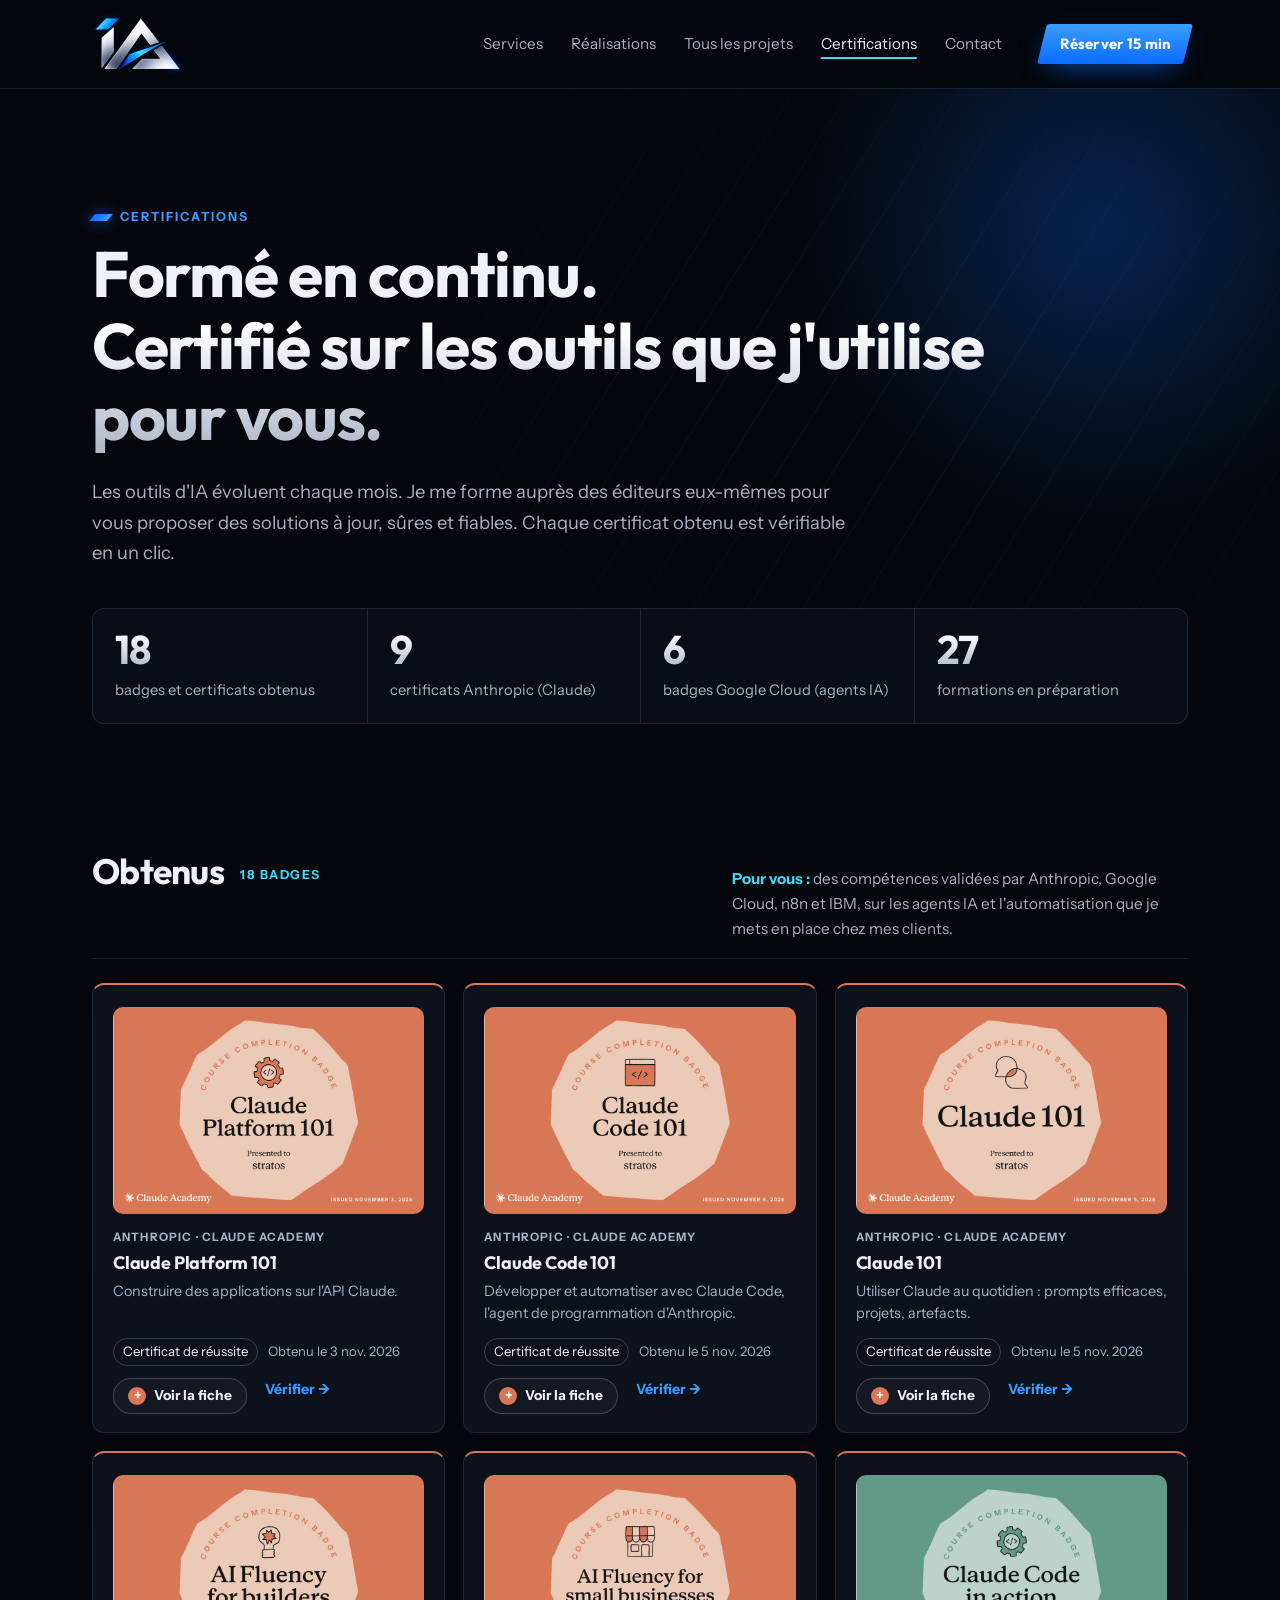
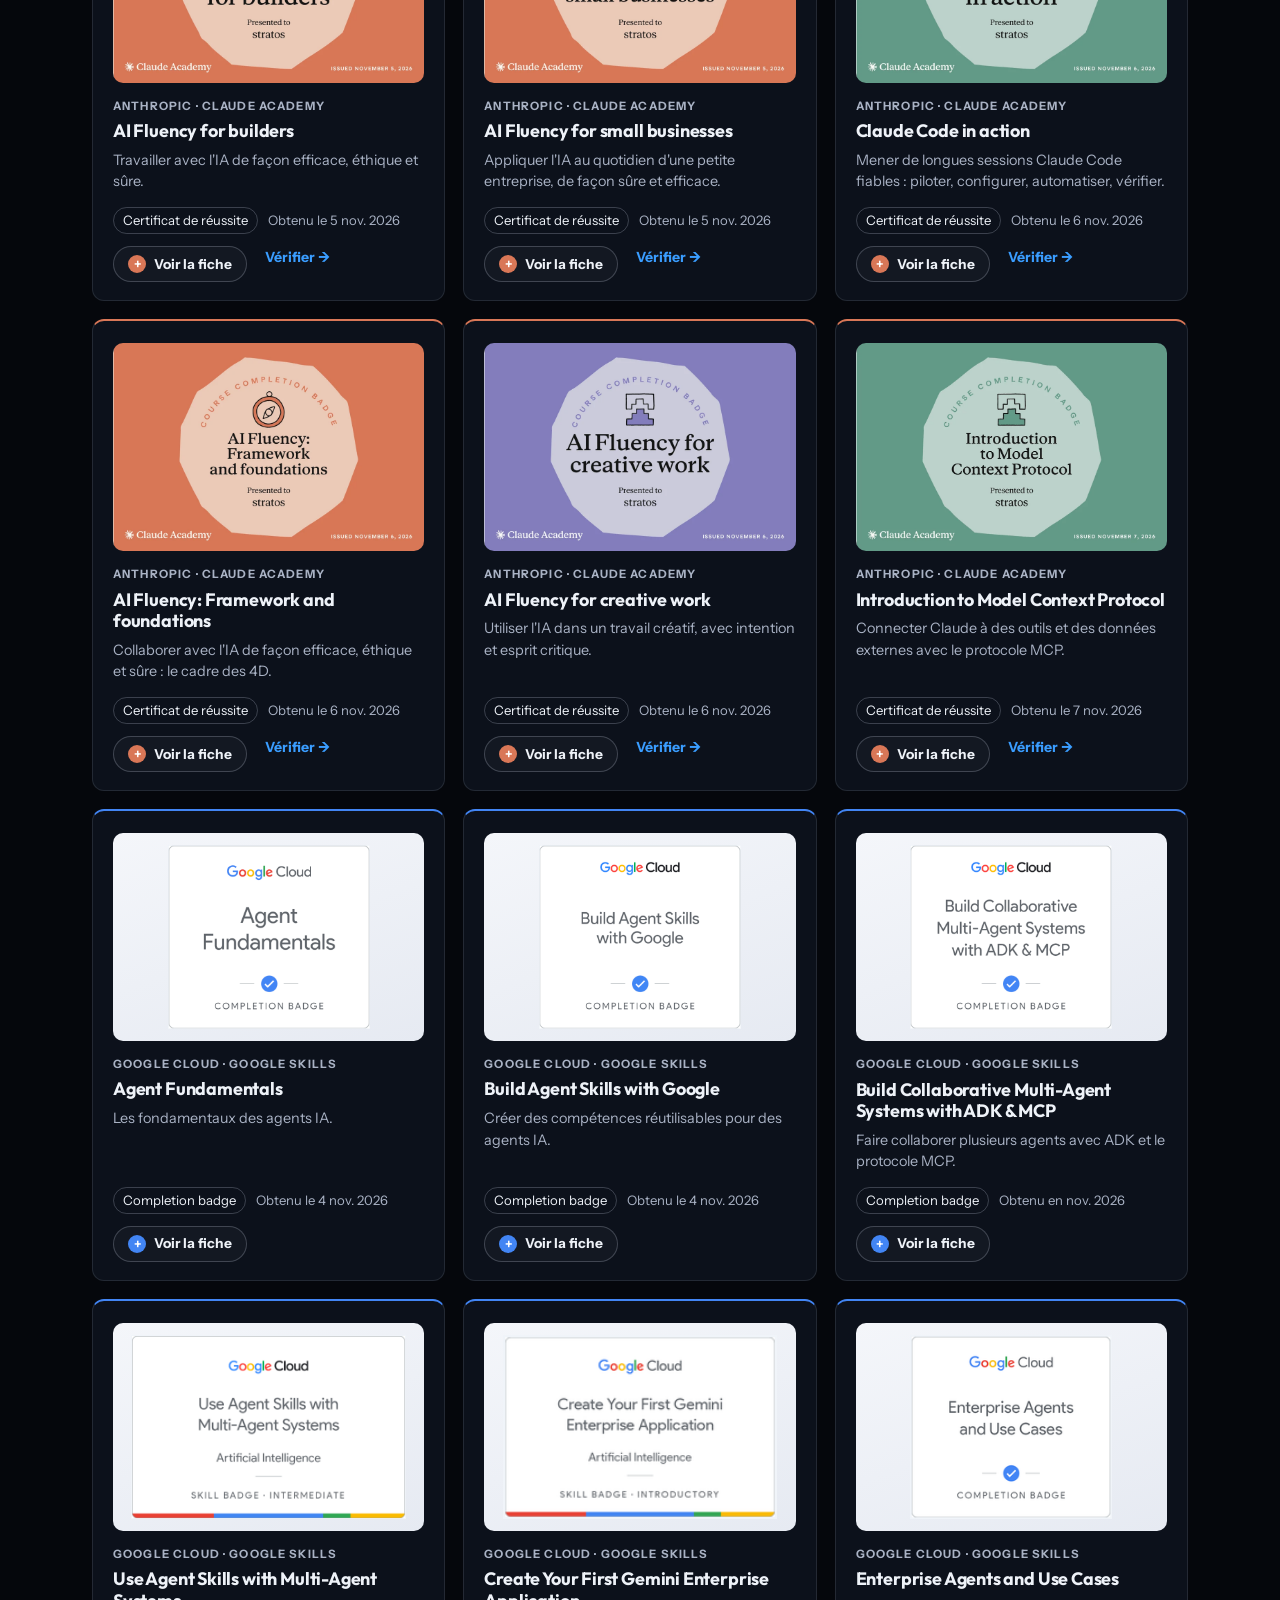
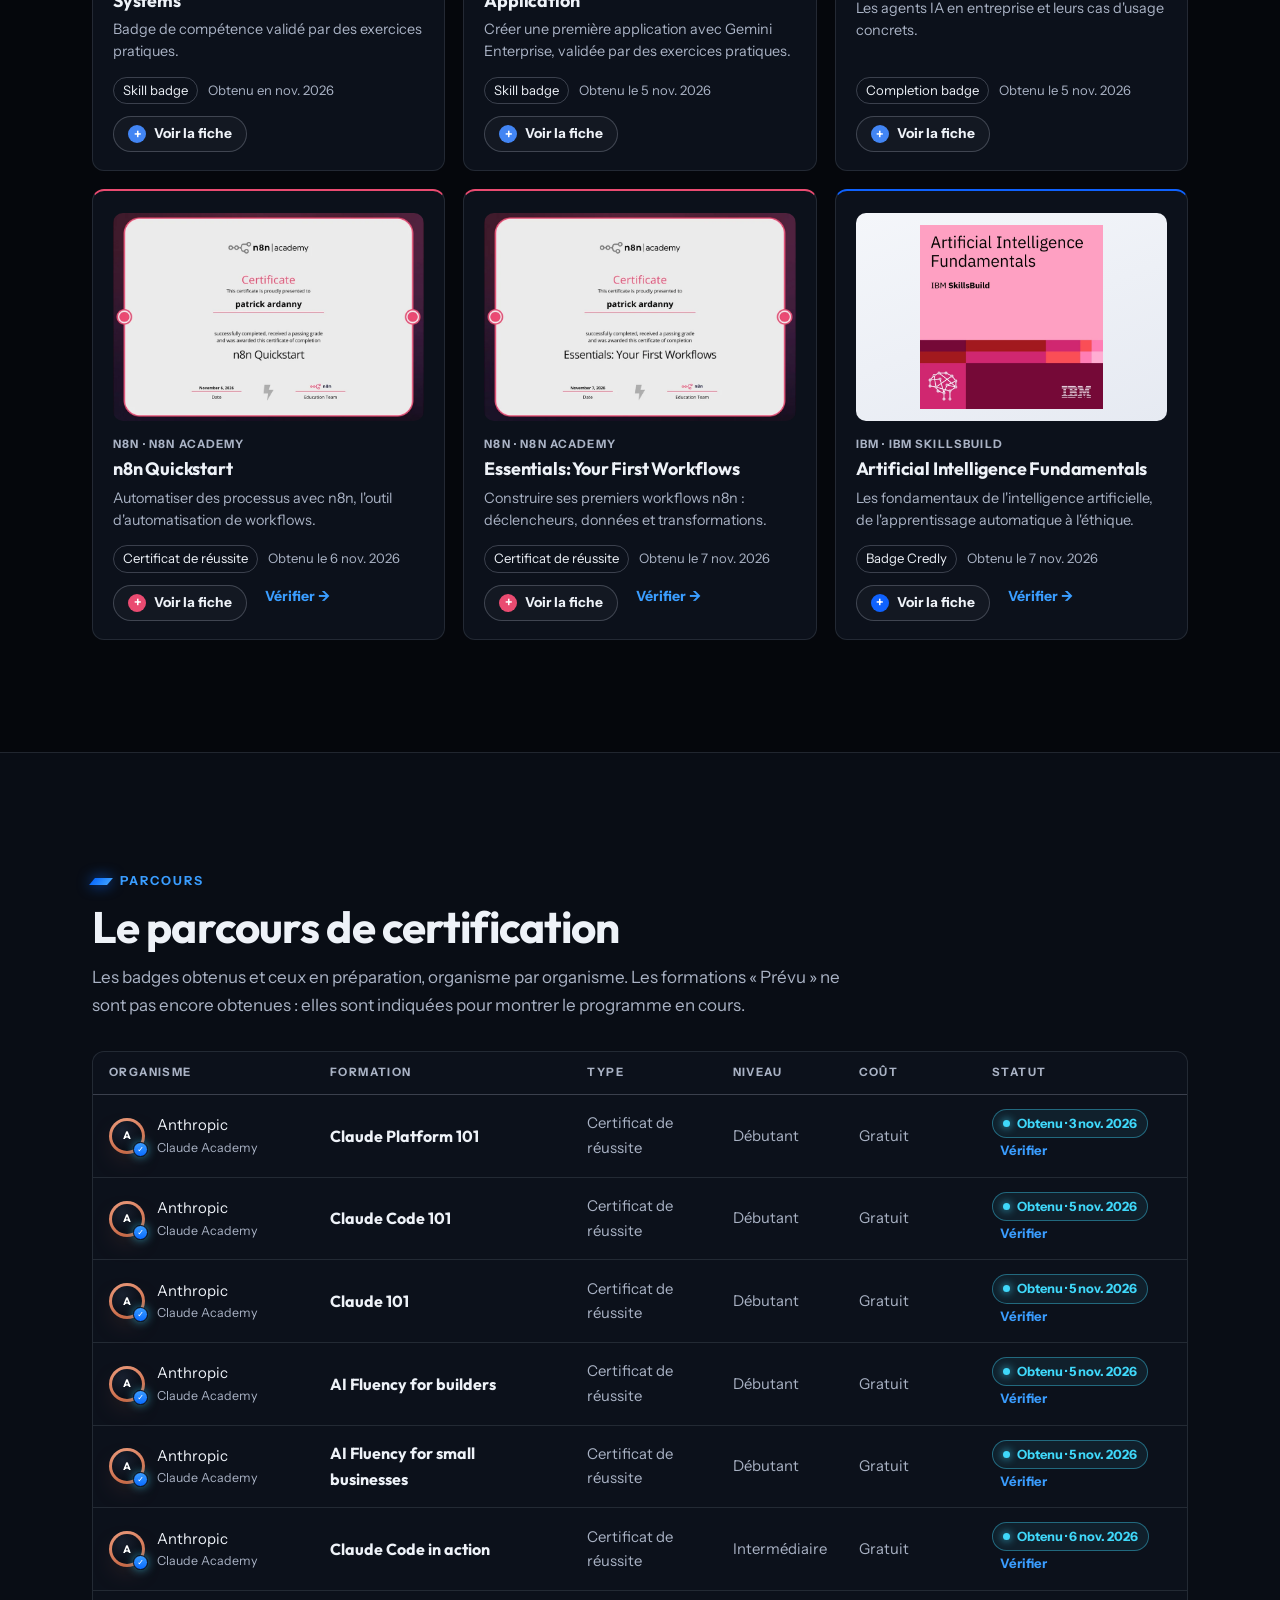
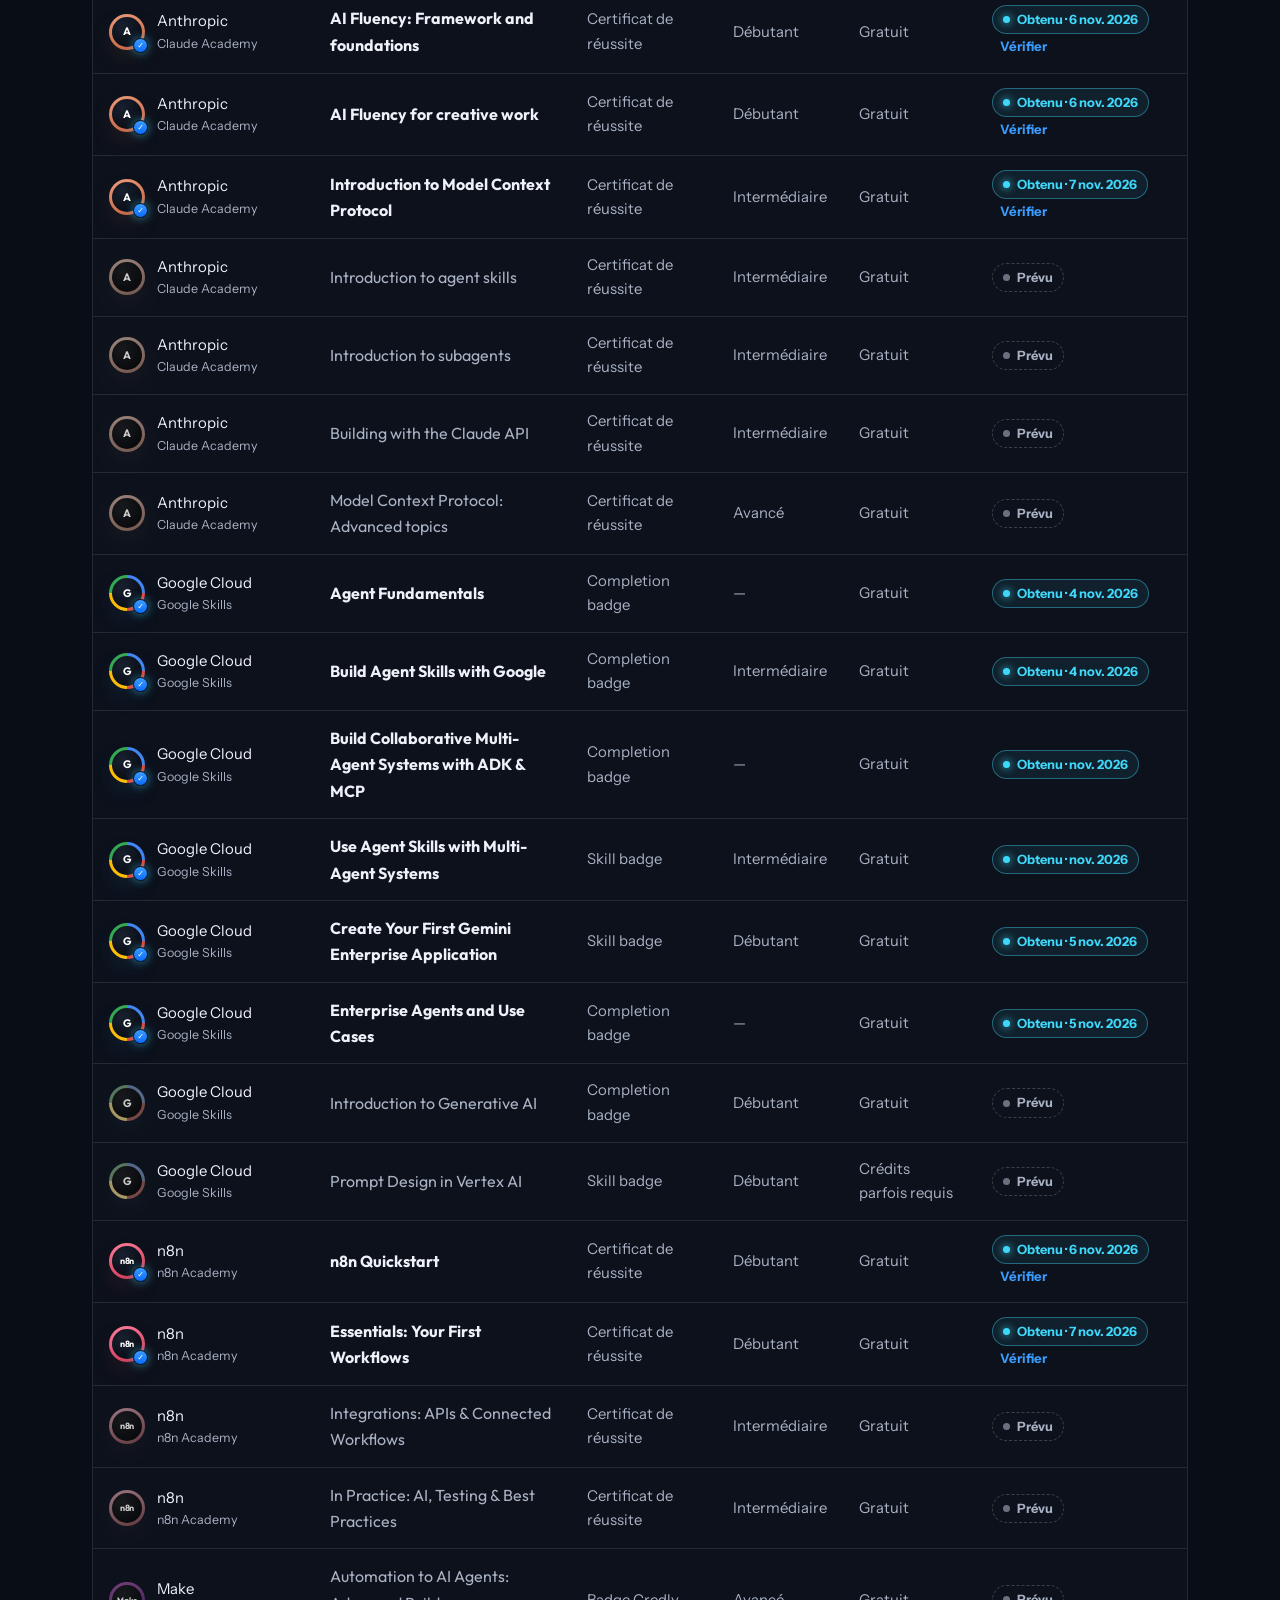
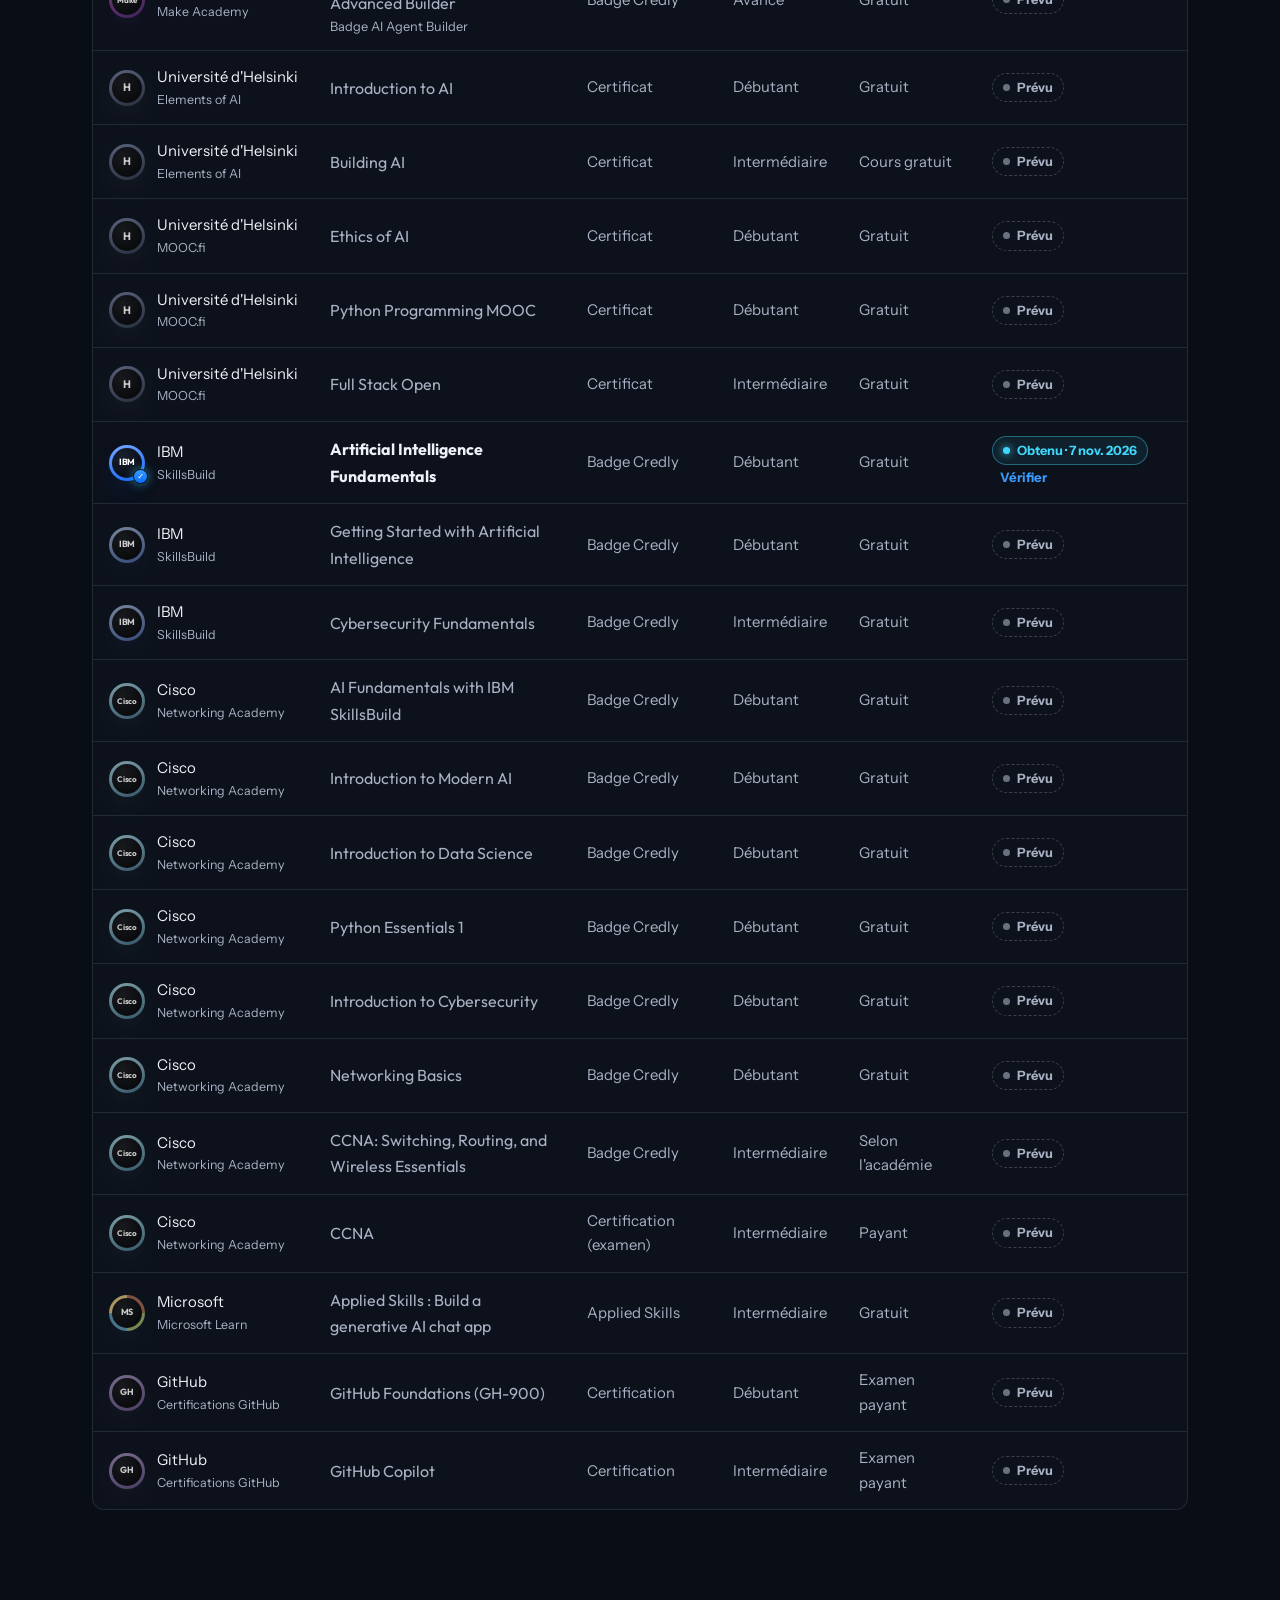
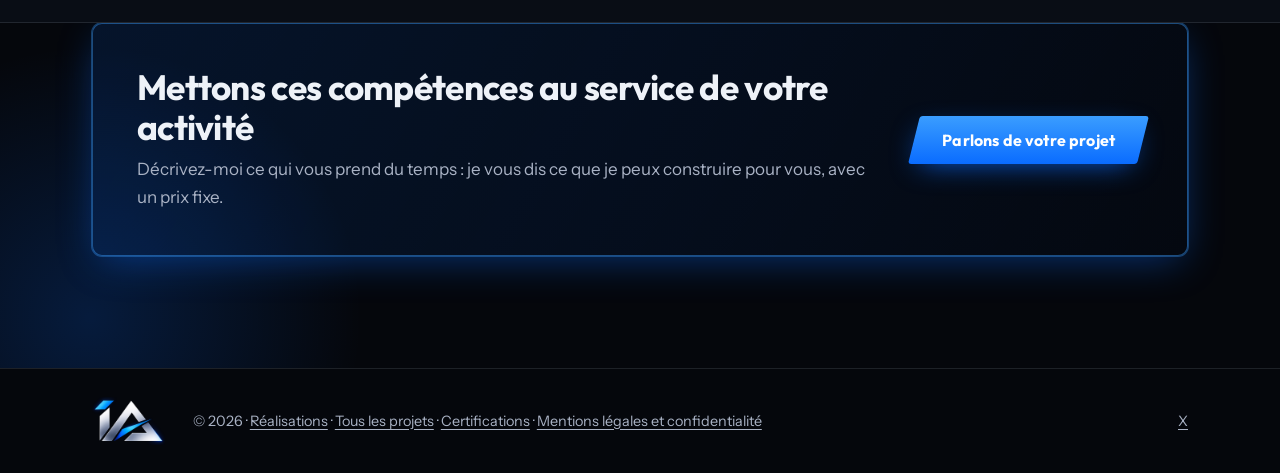
==== commit cce6a798: "Certifications : Make Academy, Automation to AI Agents: Advanced Builder Formation ajoutée en « Prév" ====
--- a/certifications.html
+++ b/certifications.html
@@ -4,7 +4,7 @@
   <meta charset="utf-8">
   <meta name="viewport" content="width=device-width, initial-scale=1">
   <title>Certifications : Claude, Google Cloud et parcours de formation IA</title>
-  <meta name="description" content="Certificats Anthropic (Claude Academy), badges Google Cloud, certificats n8n et badge IBM vérifiables, et parcours de formation en cours : Université d'Helsinki, IBM, Cisco, Microsoft, GitHub.">
+  <meta name="description" content="Certificats Anthropic (Claude Academy), badges Google Cloud, certificats n8n et badge IBM vérifiables, et parcours de formation en cours : Université d'Helsinki, IBM, Cisco, Make, Microsoft, GitHub.">
   <meta name="theme-color" content="#05070c">
   <meta property="og:type" content="website">
   <meta property="og:locale" content="fr_FR">
@@ -49,14 +49,14 @@
           <li><strong>18</strong><span>badges et certificats obtenus</span></li>
           <li><strong>9</strong><span>certificats Anthropic (Claude)</span></li>
           <li><strong>6</strong><span>badges Google Cloud (agents IA)</span></li>
-          <li><strong>26</strong><span>formations en préparation</span></li>
+          <li><strong>27</strong><span>formations en préparation</span></li>
         </ul>
       </div>
     </section>
 
     <!-- ───────── Badges obtenus ─────────
          Pour ajouter un badge obtenu : copier un bloc <article class="cert"> … </article>, changer
-         l'organisme (classe cert--anthropic, cert--google, cert--n8n, cert--ibm, cert--cisco, cert--github, cert--microsoft ou cert--helsinki),
+         l'organisme (classe cert--anthropic, cert--google, cert--n8n, cert--ibm, cert--cisco, cert--make, cert--github, cert--microsoft ou cert--helsinki),
          le titre, la date et le lien de vérification, puis la fiche (bloc cert__fiche : compétences acquises,
          « Ce que ça vous apporte », data-niveau et data-duree). Puis passer sa ligne du tableau en « Obtenu ». -->
     <section class="section pj-projets" aria-labelledby="obtenus-titre">
@@ -711,6 +711,14 @@
                 <th scope="row" data-label="Formation">In Practice: AI, Testing &amp; Best Practices</th>
                 <td data-label="Type">Certificat de réussite</td>
                 <td data-label="Niveau">Intermédiaire</td>
+                <td data-label="Coût">Gratuit</td>
+                <td data-label="Statut"><span class="statut statut--prevu">Prévu</span></td>
+              </tr>
+              <tr class="ligne--prevu">
+                <td data-label="Organisme"><span class="tableau__org"><span class="medaille medaille--make" aria-hidden="true"><span class="medaille__sigle">Make</span></span><span>Make<small>Make Academy</small></span></span></td>
+                <th scope="row" data-label="Formation">Automation to AI Agents: Advanced Builder<small class="tableau__badge">Badge AI Agent Builder</small></th>
+                <td data-label="Type">Badge Credly</td>
+                <td data-label="Niveau">Avancé</td>
                 <td data-label="Coût">Gratuit</td>
                 <td data-label="Statut"><span class="statut statut--prevu">Prévu</span></td>
               </tr>
--- a/assets/css/style.css
+++ b/assets/css/style.css
@@ -463,8 +463,9 @@
 .medaille--github { --m: linear-gradient(160deg, #a77bf3, #6e40c9); --m-ombre: rgba(137, 87, 229, 0.7); }
 .medaille--n8n { --m: linear-gradient(160deg, #ff7f9c, #c8324f); --m-ombre: rgba(234, 75, 113, 0.7); }
 .medaille--cisco { --m: linear-gradient(160deg, #5fd4f7, #0479b8); --m-ombre: rgba(4, 159, 217, 0.7); }
+.medaille--make { --m: linear-gradient(160deg, #f028f5, #7a12e6); --m-ombre: rgba(200, 30, 240, 0.7); }
 .medaille--ibm .medaille__sigle, .medaille--microsoft .medaille__sigle, .medaille--github .medaille__sigle, .medaille--n8n .medaille__sigle { font-size: 0.8rem; }
-.medaille--cisco .medaille__sigle { font-size: 0.72rem; }
+.medaille--cisco .medaille__sigle, .medaille--make .medaille__sigle { font-size: 0.72rem; }
 
 /* Cartes des badges obtenus */
 .cert-grille { display: grid; grid-template-columns: repeat(3, minmax(0, 1fr)); gap: 18px; }
@@ -482,6 +483,7 @@
 .cert--github { --c: #8957e5; }
 .cert--n8n { --c: #ea4b71; }
 .cert--cisco { --c: #049fd9; }
+.cert--make { --c: #c81ef0; }
 /* Visuel officiel du badge (PNG ou WebP), à la même hauteur pour toutes les cartes */
 .cert__visuel { position: relative; aspect-ratio: 3 / 2; overflow: hidden; border-radius: 10px; }
 .cert__visuel img { position: absolute; inset: 0; width: 100%; height: 100%; object-fit: contain; }
@@ -589,12 +591,13 @@
 .tableau-cert .medaille { width: 36px; height: 36px; }
 .tableau-cert .medaille__sigle { width: calc(100% - 6px); height: calc(100% - 6px); font-size: 0.68rem; }
 .tableau-cert .medaille--ibm .medaille__sigle, .tableau-cert .medaille--microsoft .medaille__sigle, .tableau-cert .medaille--github .medaille__sigle, .tableau-cert .medaille--n8n .medaille__sigle { font-size: 0.56rem; }
-.tableau-cert .medaille--cisco .medaille__sigle { font-size: 0.5rem; letter-spacing: -0.02em; }
+.tableau-cert .medaille--cisco .medaille__sigle, .tableau-cert .medaille--make .medaille__sigle { font-size: 0.5rem; letter-spacing: -0.02em; }
 .tableau-cert .medaille__etat { width: 15px; height: 15px; font-size: 0.5rem; right: -3px; bottom: -3px; border-width: 1.5px; }
 .tableau-cert .ligne--prevu .medaille { filter: saturate(0.35) brightness(0.8); }
 .tableau-cert .ligne--encours .medaille { filter: saturate(0.7); }
 .tableau__org { display: flex; align-items: center; gap: 12px; color: var(--texte); white-space: nowrap; }
 .tableau__org small { display: block; color: var(--texte-2); font-size: 0.78rem; }
+.tableau__badge { display: block; margin-top: 2px; font: 400 0.8rem/1.4 var(--texte-police); color: var(--texte-2); }
 .statut { display: inline-flex; align-items: center; gap: 7px; padding: 3px 10px; border-radius: 99px; font-size: 0.8rem; font-weight: 700; white-space: nowrap; }
 .statut::before { content: ""; width: 7px; height: 7px; border-radius: 50%; }
 .statut--obtenu { color: var(--cyan); background: rgba(63, 216, 250, 0.08); border: 1px solid rgba(63, 216, 250, 0.4); }
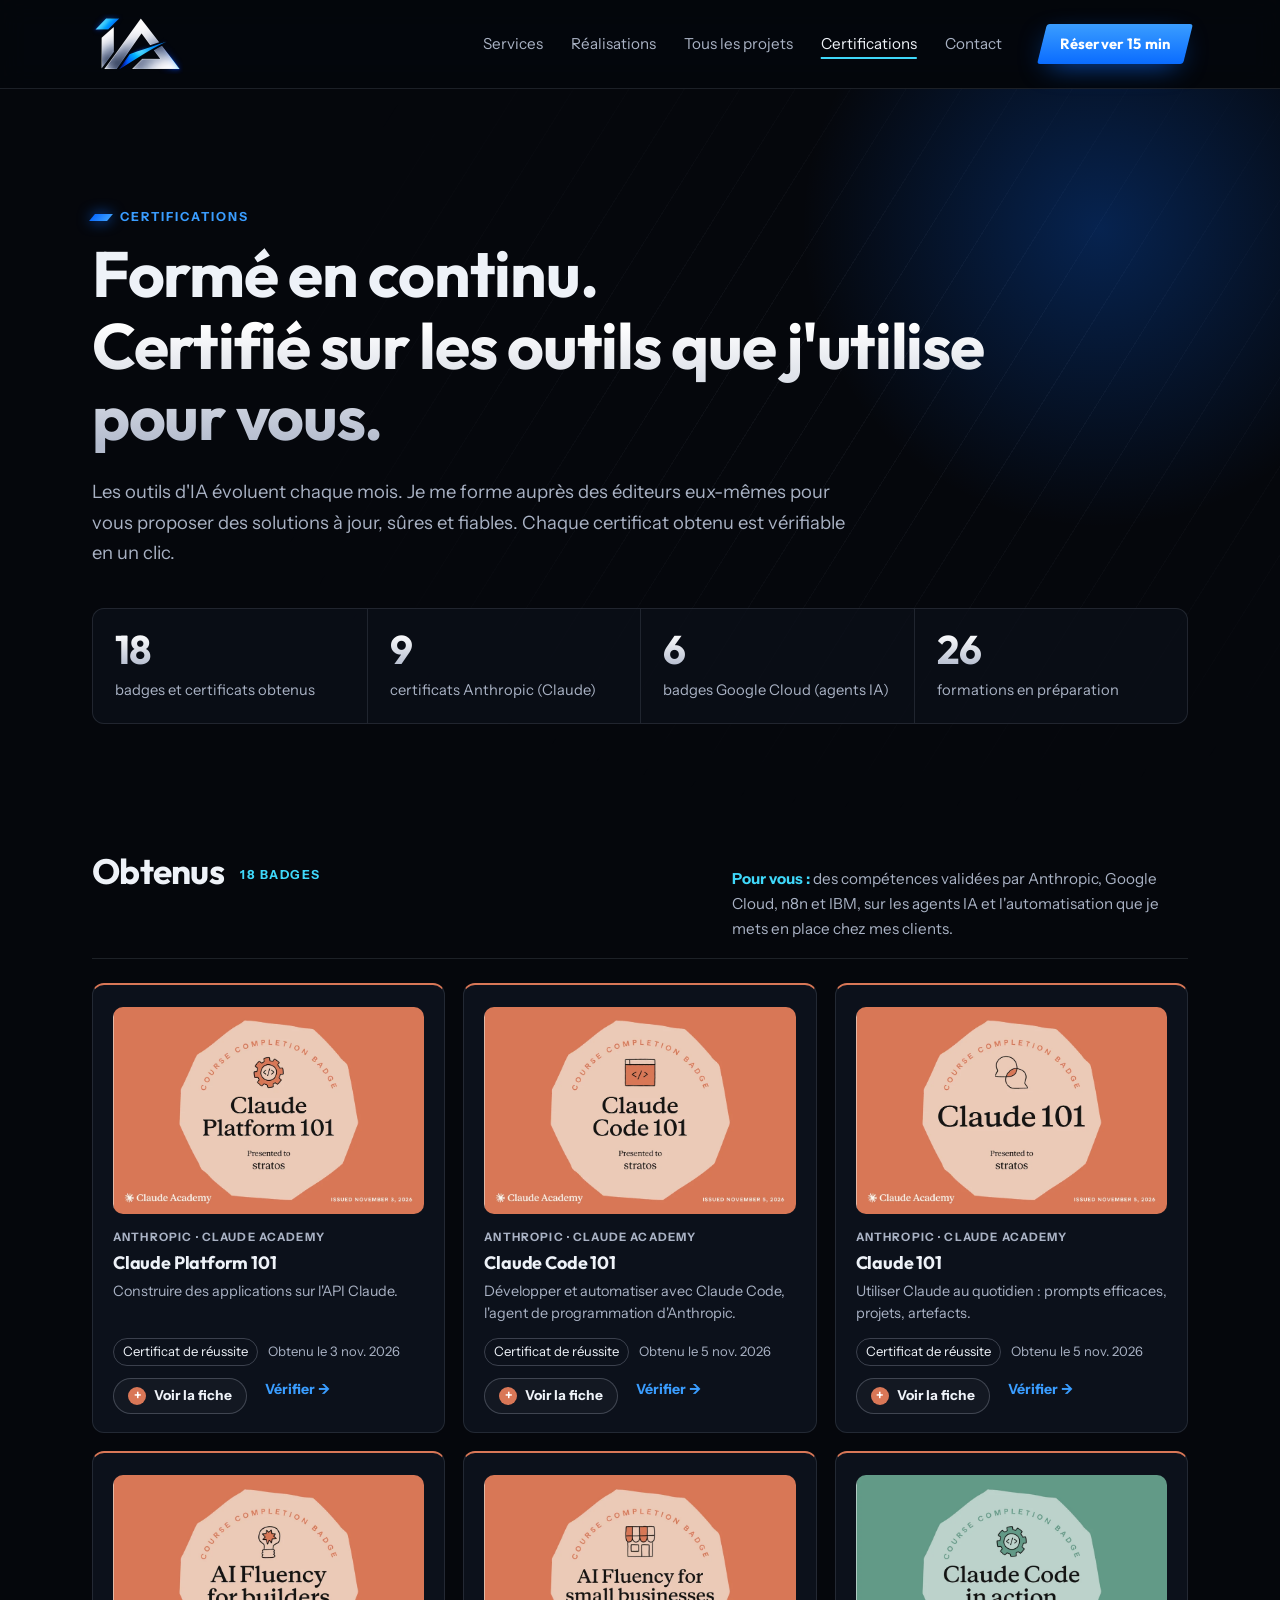
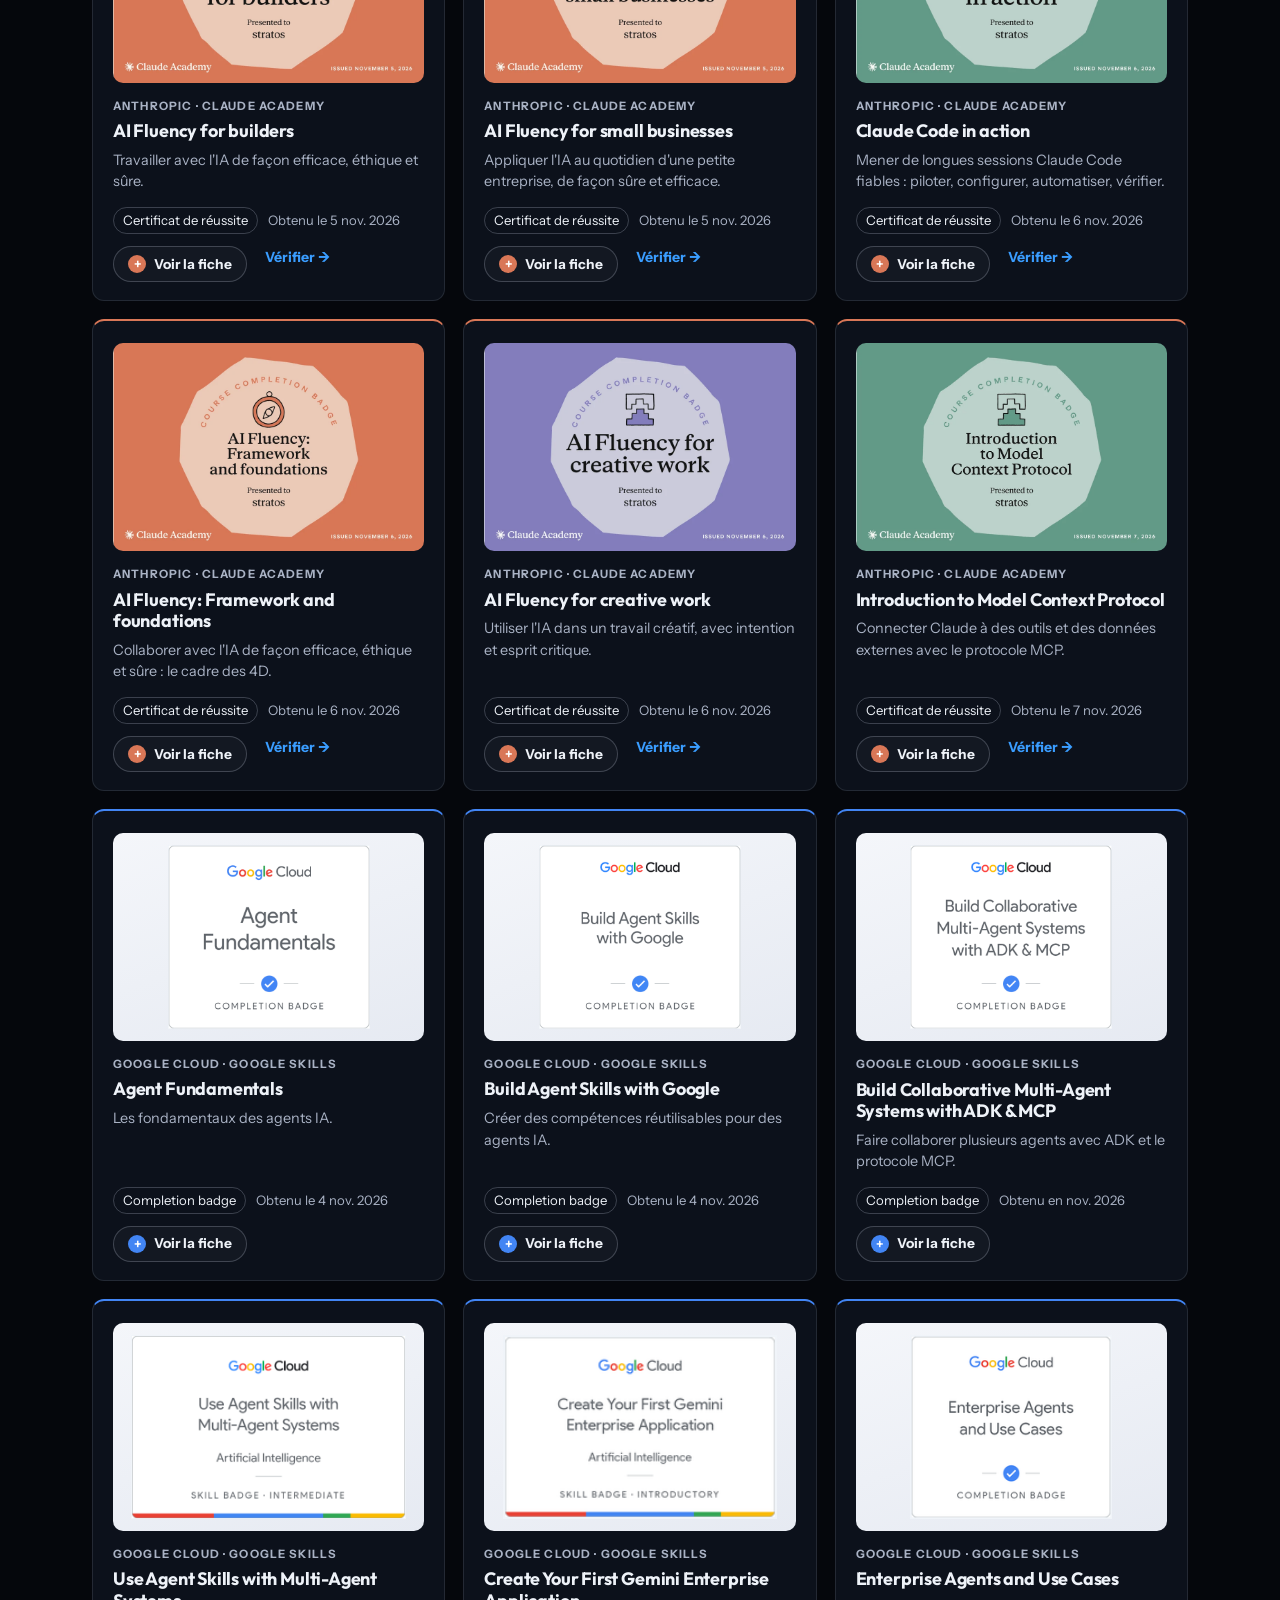
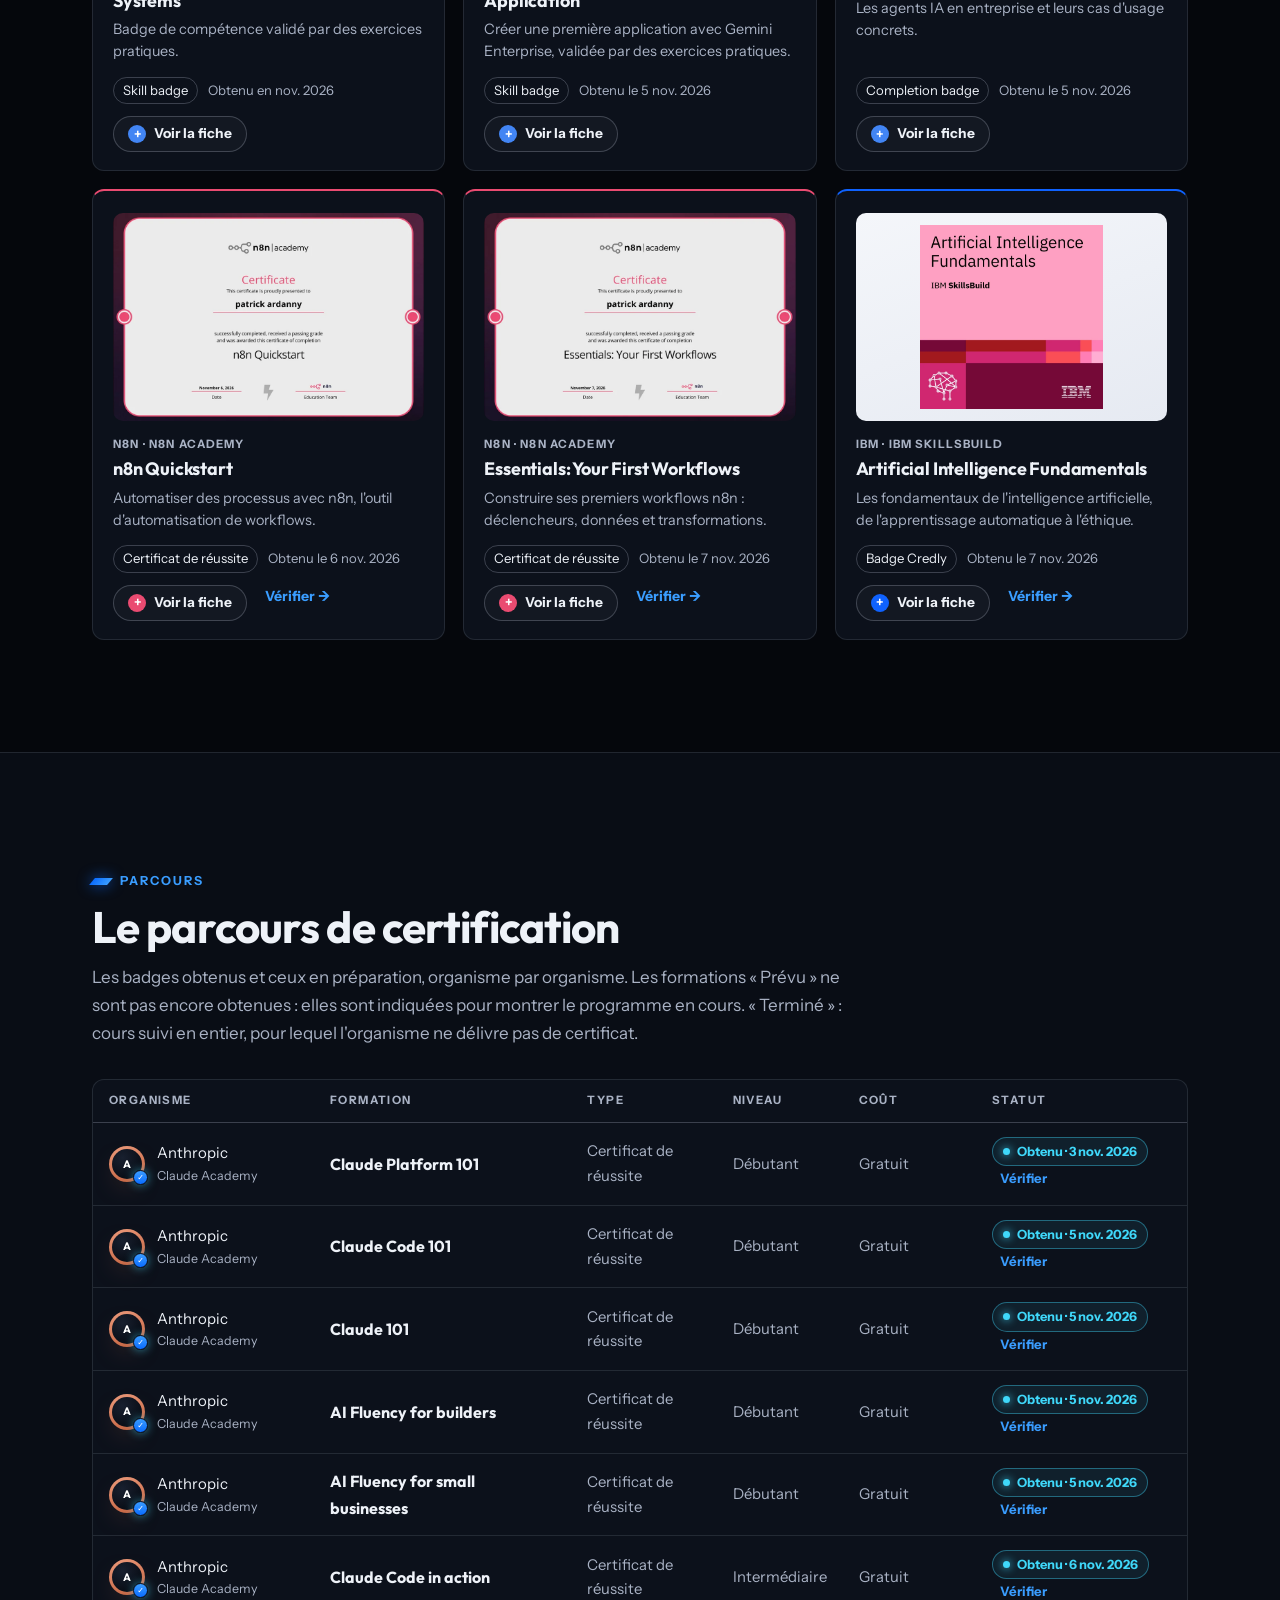
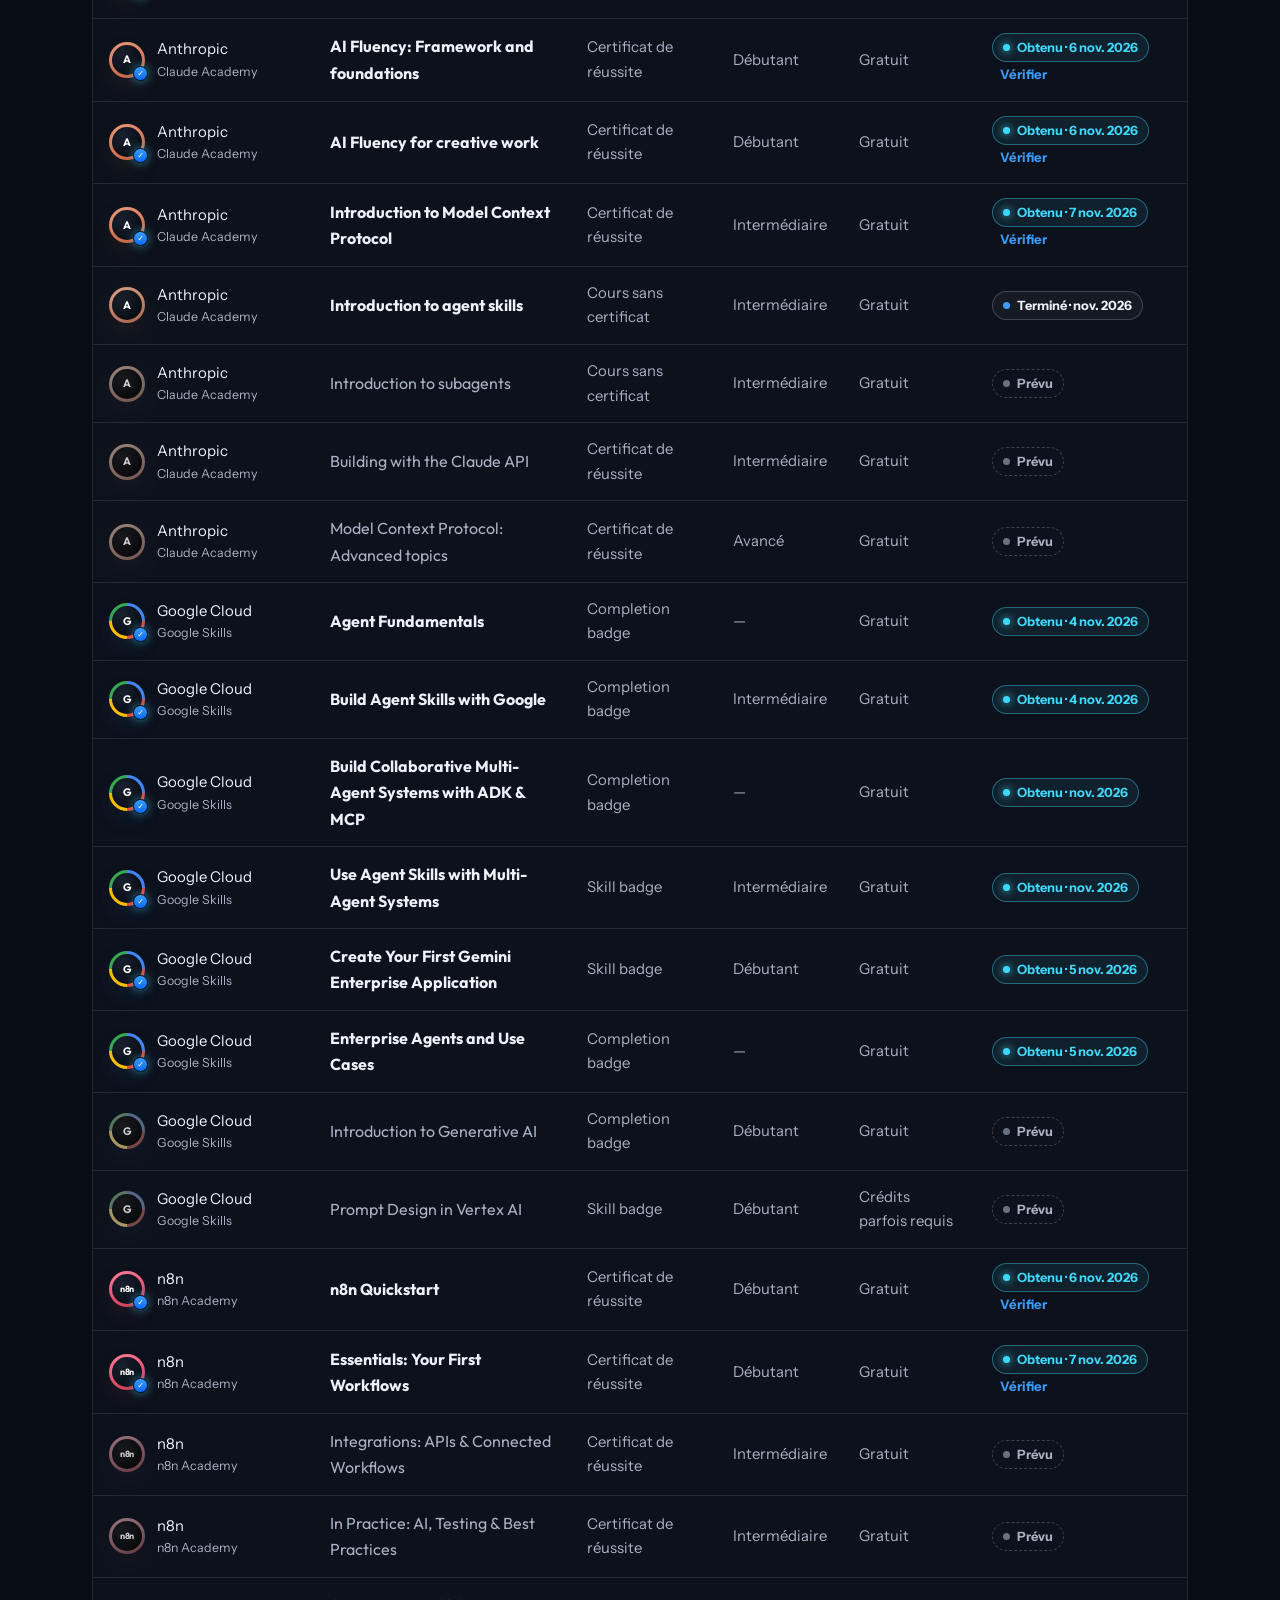
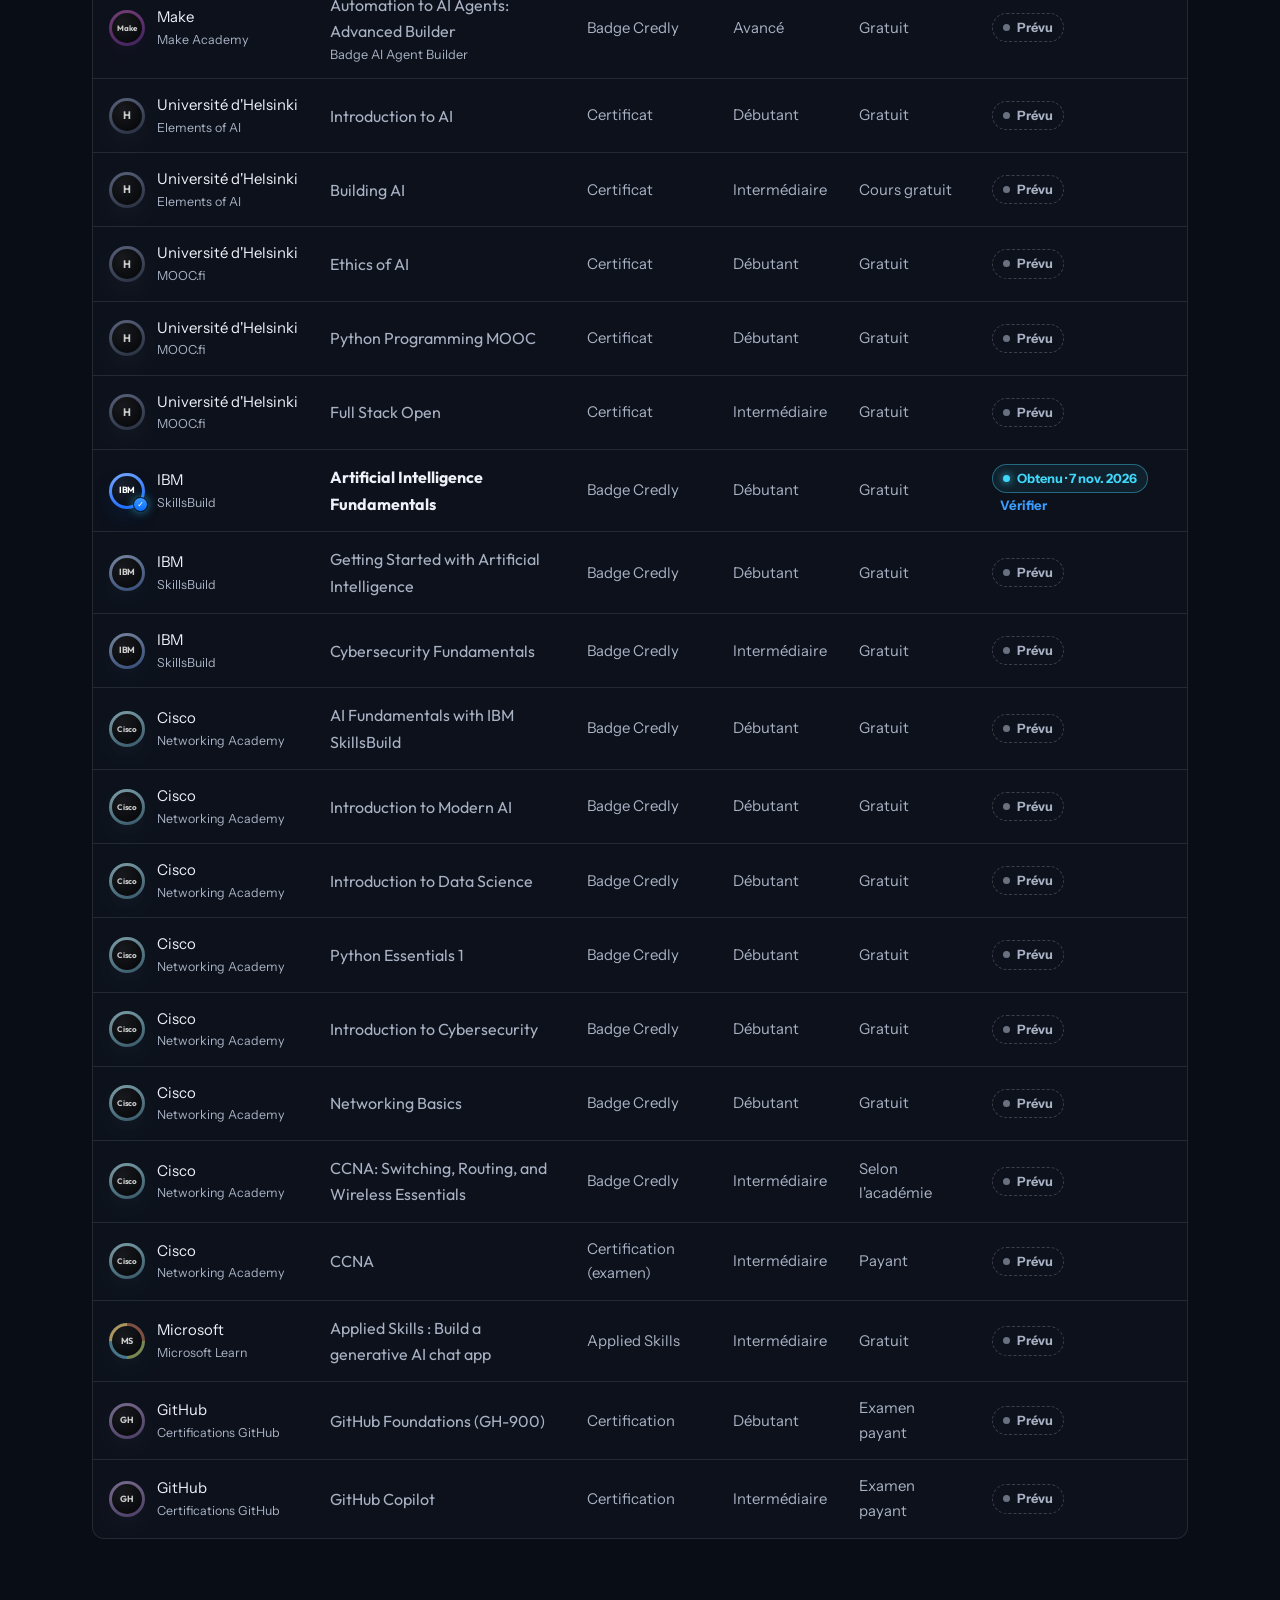
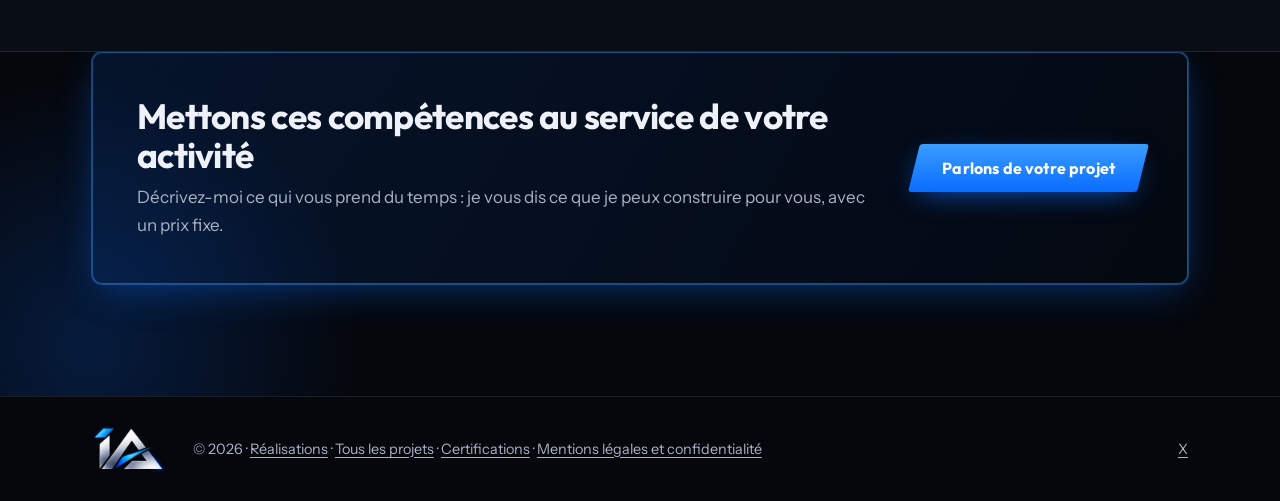
==== commit 0bad6af7: "Certifications : « Introduction to agent skills » terminé (cours sans certificat) D'après le catalog" ====
--- a/certifications.html
+++ b/certifications.html
@@ -49,7 +49,7 @@
           <li><strong>18</strong><span>badges et certificats obtenus</span></li>
           <li><strong>9</strong><span>certificats Anthropic (Claude)</span></li>
           <li><strong>6</strong><span>badges Google Cloud (agents IA)</span></li>
-          <li><strong>27</strong><span>formations en préparation</span></li>
+          <li><strong>26</strong><span>formations en préparation</span></li>
         </ul>
       </div>
     </section>
@@ -506,7 +506,7 @@
       <div class="conteneur">
         <p class="surtitre">Parcours</p>
         <h2 id="parcours-titre">Le parcours de certification</h2>
-        <p class="section__intro">Les badges obtenus et ceux en préparation, organisme par organisme. Les formations « Prévu » ne sont pas encore obtenues : elles sont indiquées pour montrer le programme en cours.</p>
+        <p class="section__intro">Les badges obtenus et ceux en préparation, organisme par organisme. Les formations « Prévu » ne sont pas encore obtenues : elles sont indiquées pour montrer le programme en cours. « Terminé » : cours suivi en entier, pour lequel l&#x27;organisme ne délivre pas de certificat.</p>
         <div class="tableau-cert__cadre">
           <table class="tableau-cert">
             <caption class="visuellement-cache">Parcours de certification : organisme, formation, type, niveau, coût et statut</caption>
@@ -586,18 +586,18 @@
                 <td data-label="Coût">Gratuit</td>
                 <td data-label="Statut"><span class="statut statut--obtenu">Obtenu · 7 nov. 2026</span> <a href="https://academy.claude.com/verify/82a71e3da9c5ec1b0af635d124ae073b" target="_blank" rel="noopener">Vérifier<span class="visuellement-cache"> (nouvel onglet)</span></a></td>
               </tr>
-              <tr class="ligne--prevu">
+              <tr class="ligne--termine">
                 <td data-label="Organisme"><span class="tableau__org"><span class="medaille medaille--anthropic" aria-hidden="true"><span class="medaille__sigle">A</span></span><span>Anthropic<small>Claude Academy</small></span></span></td>
                 <th scope="row" data-label="Formation">Introduction to agent skills</th>
-                <td data-label="Type">Certificat de réussite</td>
-                <td data-label="Niveau">Intermédiaire</td>
-                <td data-label="Coût">Gratuit</td>
-                <td data-label="Statut"><span class="statut statut--prevu">Prévu</span></td>
+                <td data-label="Type">Cours sans certificat</td>
+                <td data-label="Niveau">Intermédiaire</td>
+                <td data-label="Coût">Gratuit</td>
+                <td data-label="Statut"><span class="statut statut--termine">Terminé · nov. 2026</span></td>
               </tr>
               <tr class="ligne--prevu">
                 <td data-label="Organisme"><span class="tableau__org"><span class="medaille medaille--anthropic" aria-hidden="true"><span class="medaille__sigle">A</span></span><span>Anthropic<small>Claude Academy</small></span></span></td>
                 <th scope="row" data-label="Formation">Introduction to subagents</th>
-                <td data-label="Type">Certificat de réussite</td>
+                <td data-label="Type">Cours sans certificat</td>
                 <td data-label="Niveau">Intermédiaire</td>
                 <td data-label="Coût">Gratuit</td>
                 <td data-label="Statut"><span class="statut statut--prevu">Prévu</span></td>
--- a/assets/css/style.css
+++ b/assets/css/style.css
@@ -594,7 +594,7 @@
 .tableau-cert .medaille--cisco .medaille__sigle, .tableau-cert .medaille--make .medaille__sigle { font-size: 0.5rem; letter-spacing: -0.02em; }
 .tableau-cert .medaille__etat { width: 15px; height: 15px; font-size: 0.5rem; right: -3px; bottom: -3px; border-width: 1.5px; }
 .tableau-cert .ligne--prevu .medaille { filter: saturate(0.35) brightness(0.8); }
-.tableau-cert .ligne--encours .medaille { filter: saturate(0.7); }
+.tableau-cert .ligne--encours .medaille, .tableau-cert .ligne--termine .medaille { filter: saturate(0.7); }
 .tableau__org { display: flex; align-items: center; gap: 12px; color: var(--texte); white-space: nowrap; }
 .tableau__org small { display: block; color: var(--texte-2); font-size: 0.78rem; }
 .tableau__badge { display: block; margin-top: 2px; font: 400 0.8rem/1.4 var(--texte-police); color: var(--texte-2); }
@@ -604,6 +604,8 @@
 .statut--obtenu::before { background: var(--cyan); box-shadow: 0 0 8px var(--cyan); }
 .statut--prevu { color: var(--texte-2); border: 1px dashed var(--bord-fort); }
 .statut--prevu::before { background: var(--texte-2); opacity: 0.6; }
+.statut--termine { color: var(--texte); background: rgba(255, 255, 255, 0.04); border: 1px solid var(--bord-fort); }
+.statut--termine::before { background: var(--bleu-clair); }
 .statut--encours { color: #ffc86b; background: rgba(255, 184, 77, 0.07); border: 1px solid rgba(255, 184, 77, 0.4); }
 .statut--encours::before { background: #ffb84d; box-shadow: 0 0 8px rgba(255, 184, 77, 0.8); animation: statut-pulse 2s ease-in-out infinite; }
 @keyframes statut-pulse { 50% { opacity: 0.35; } }
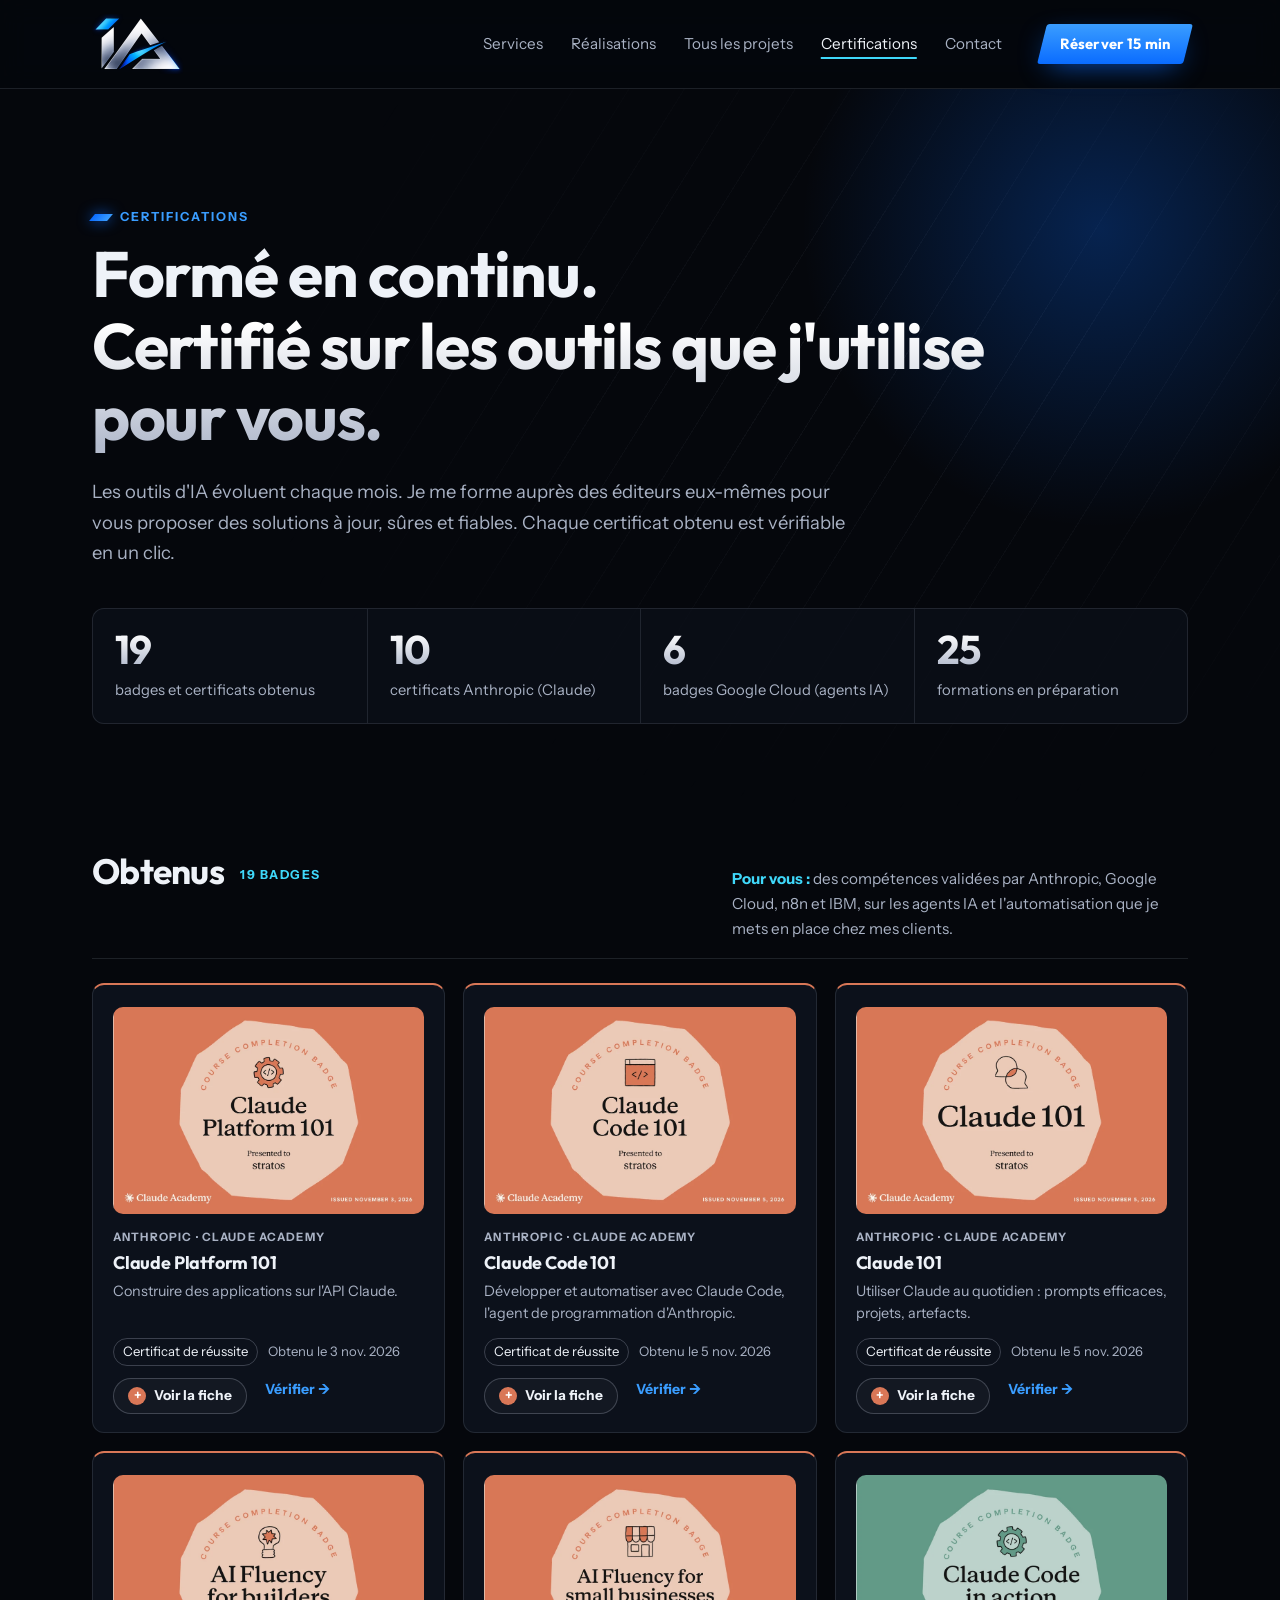
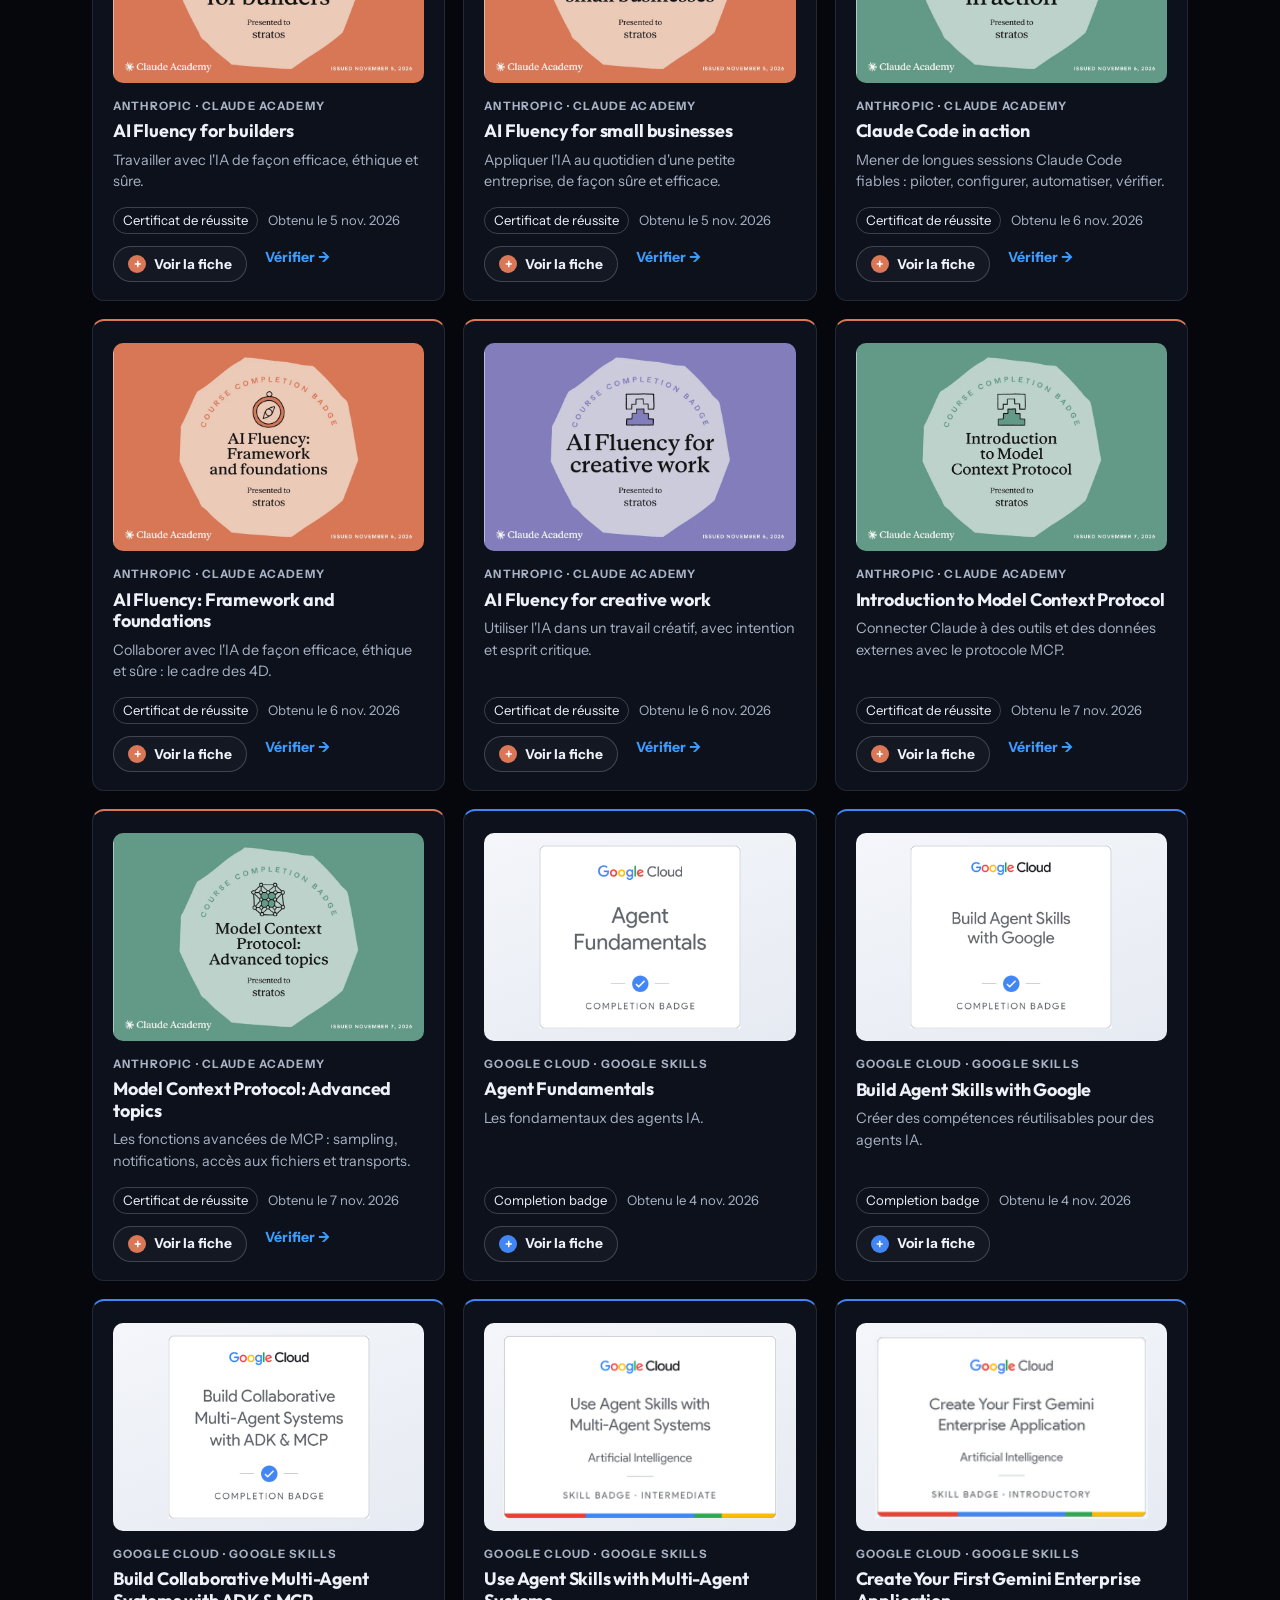
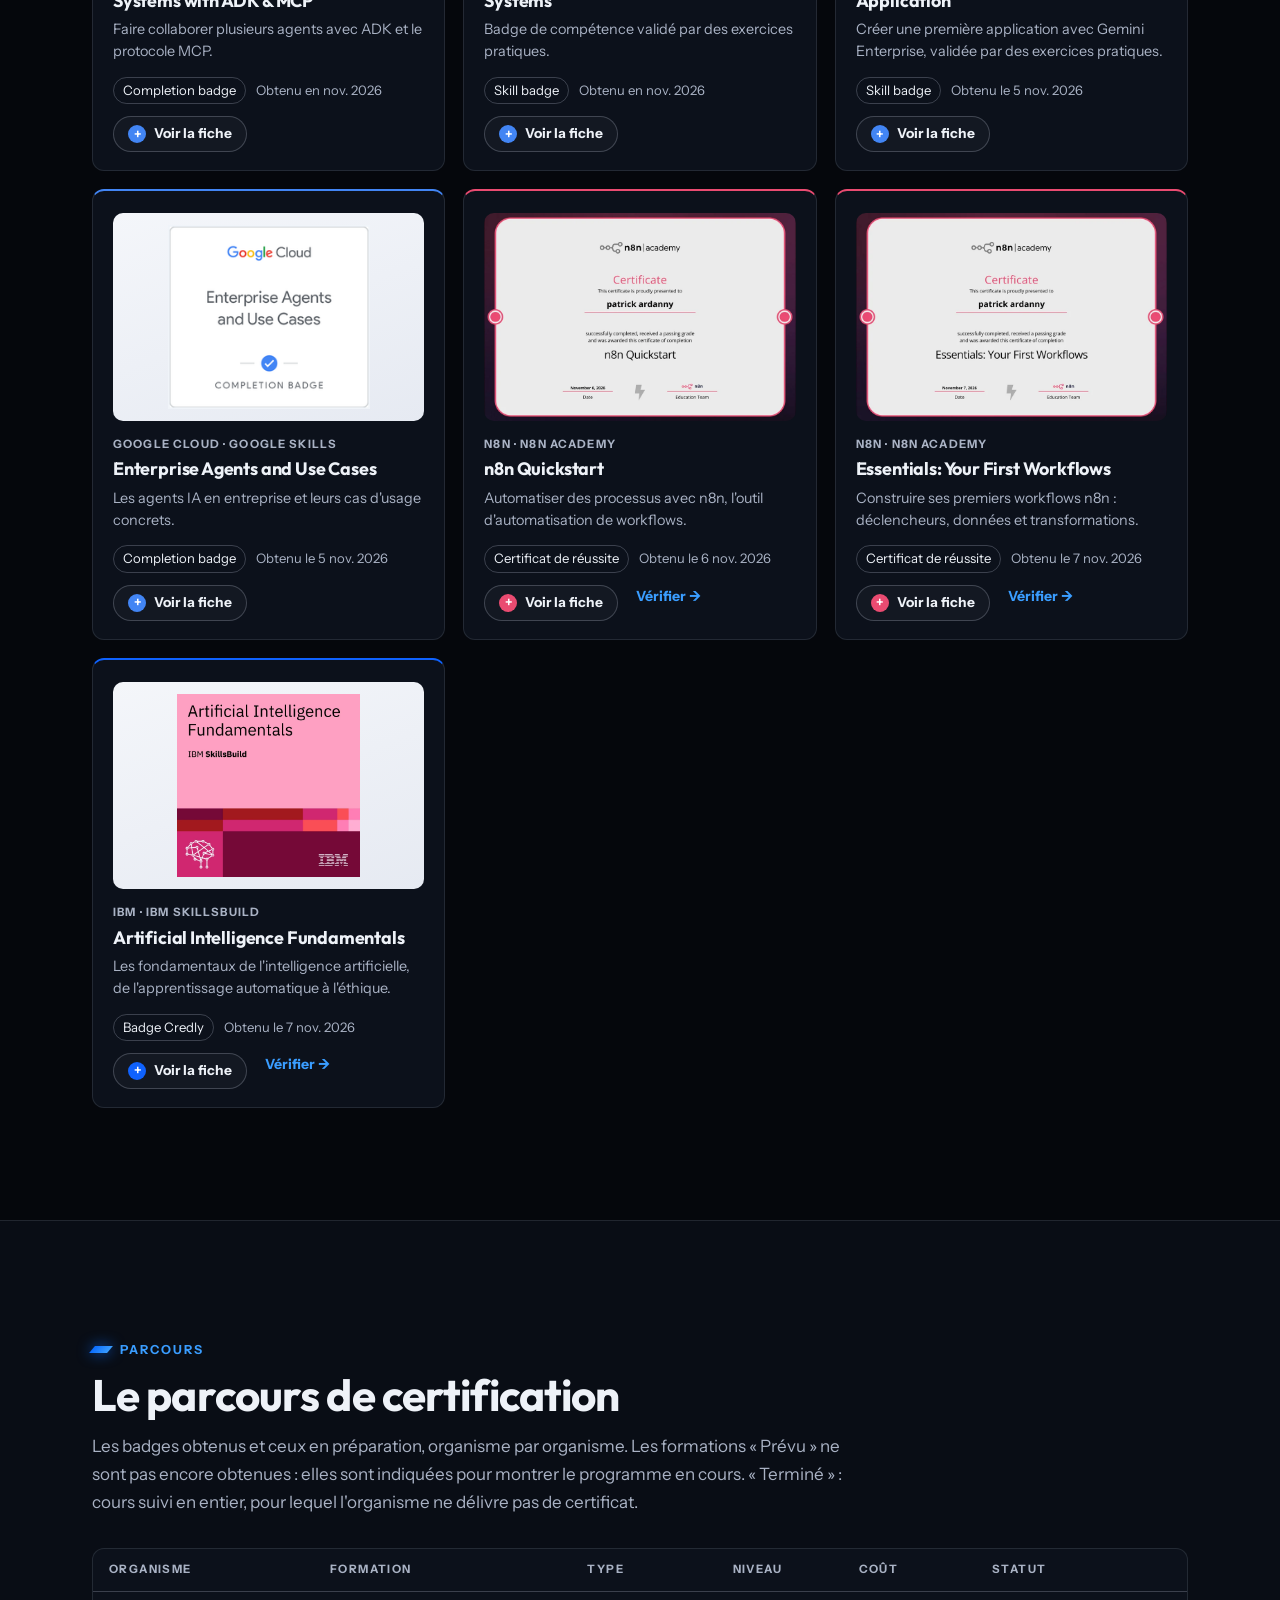
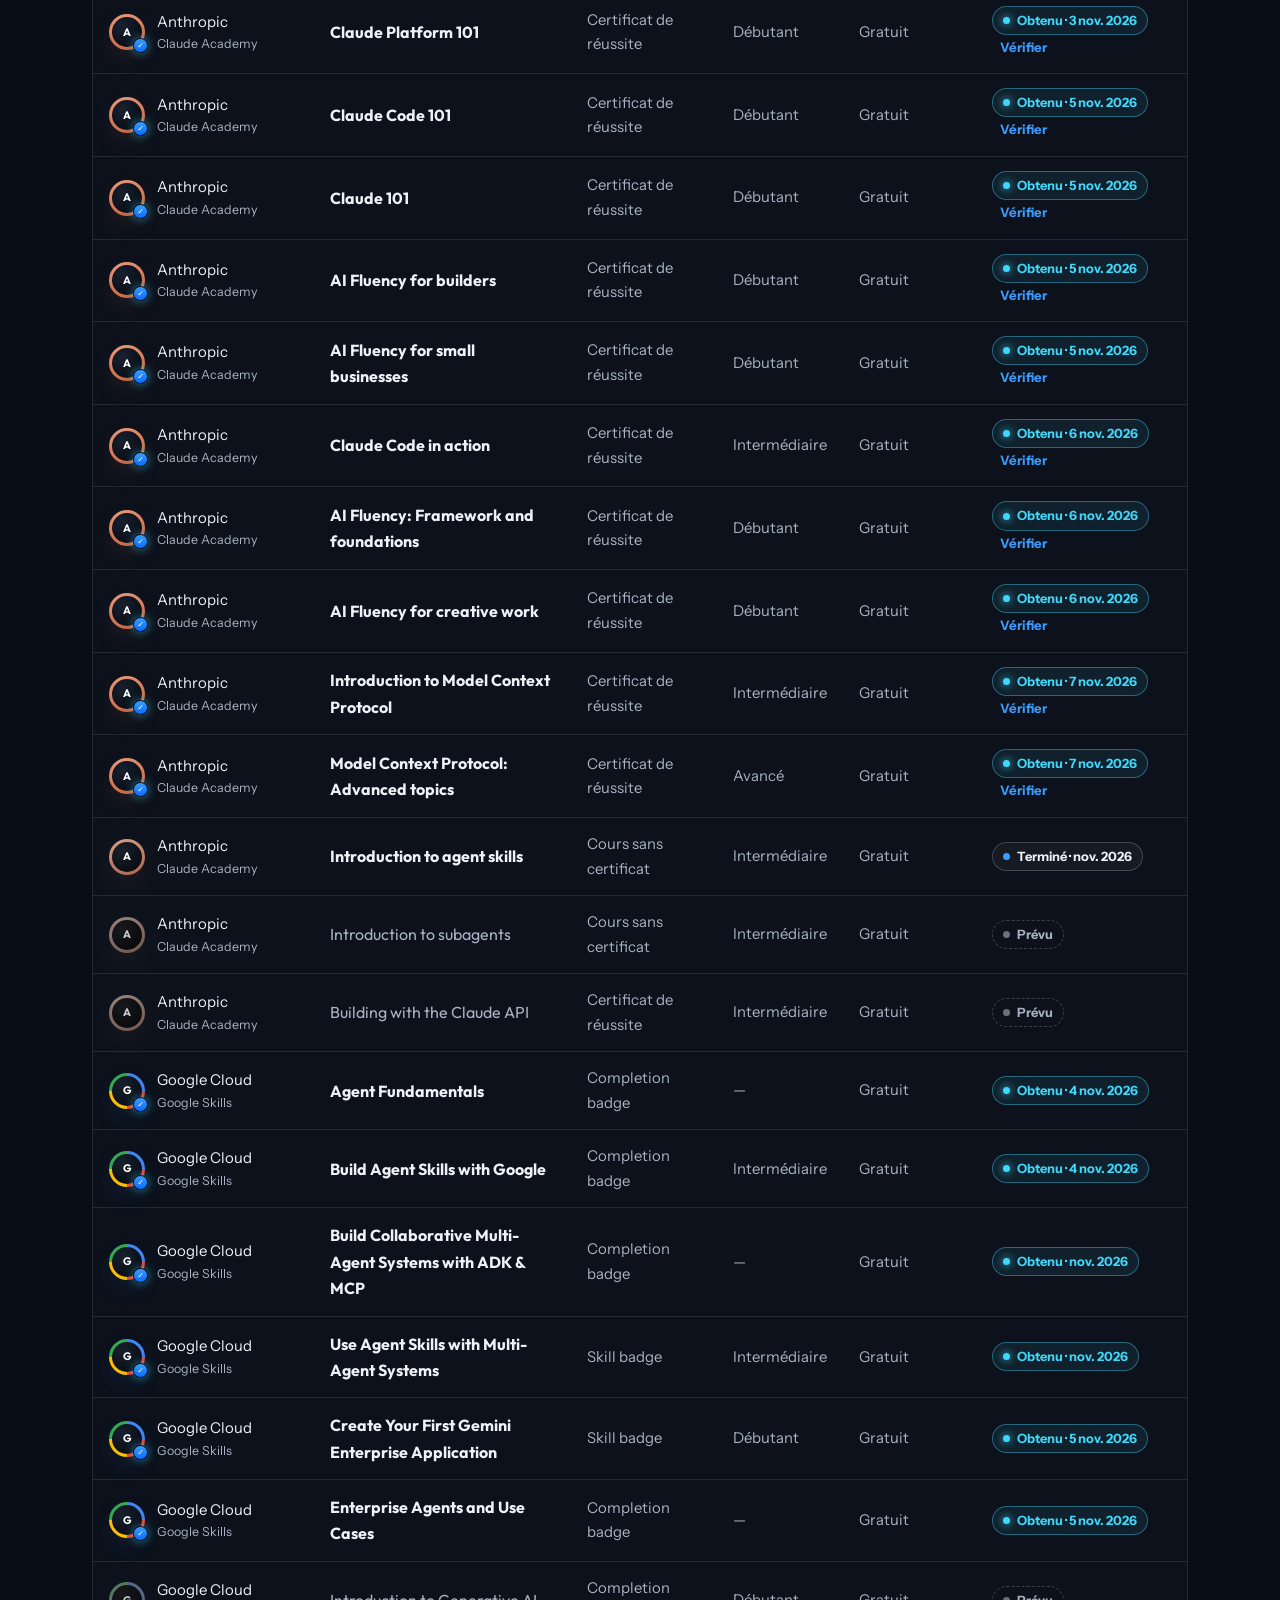
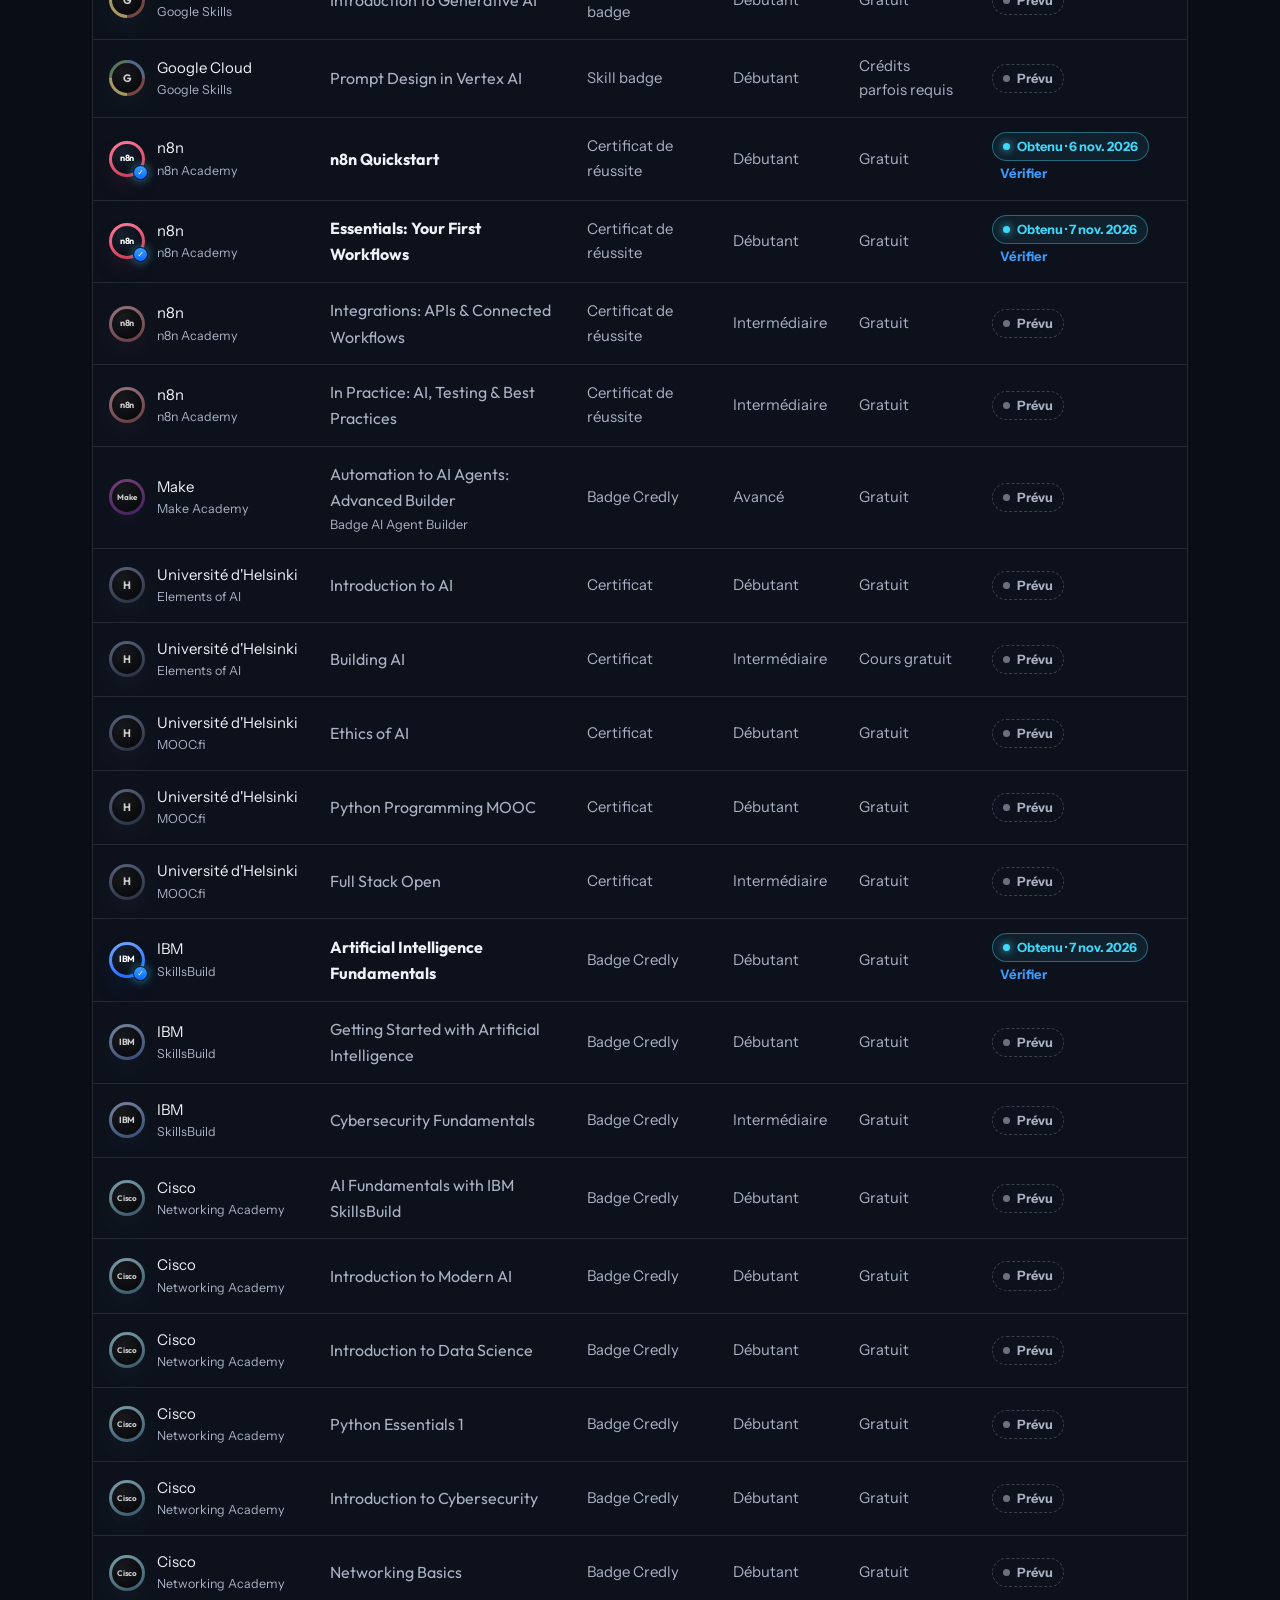
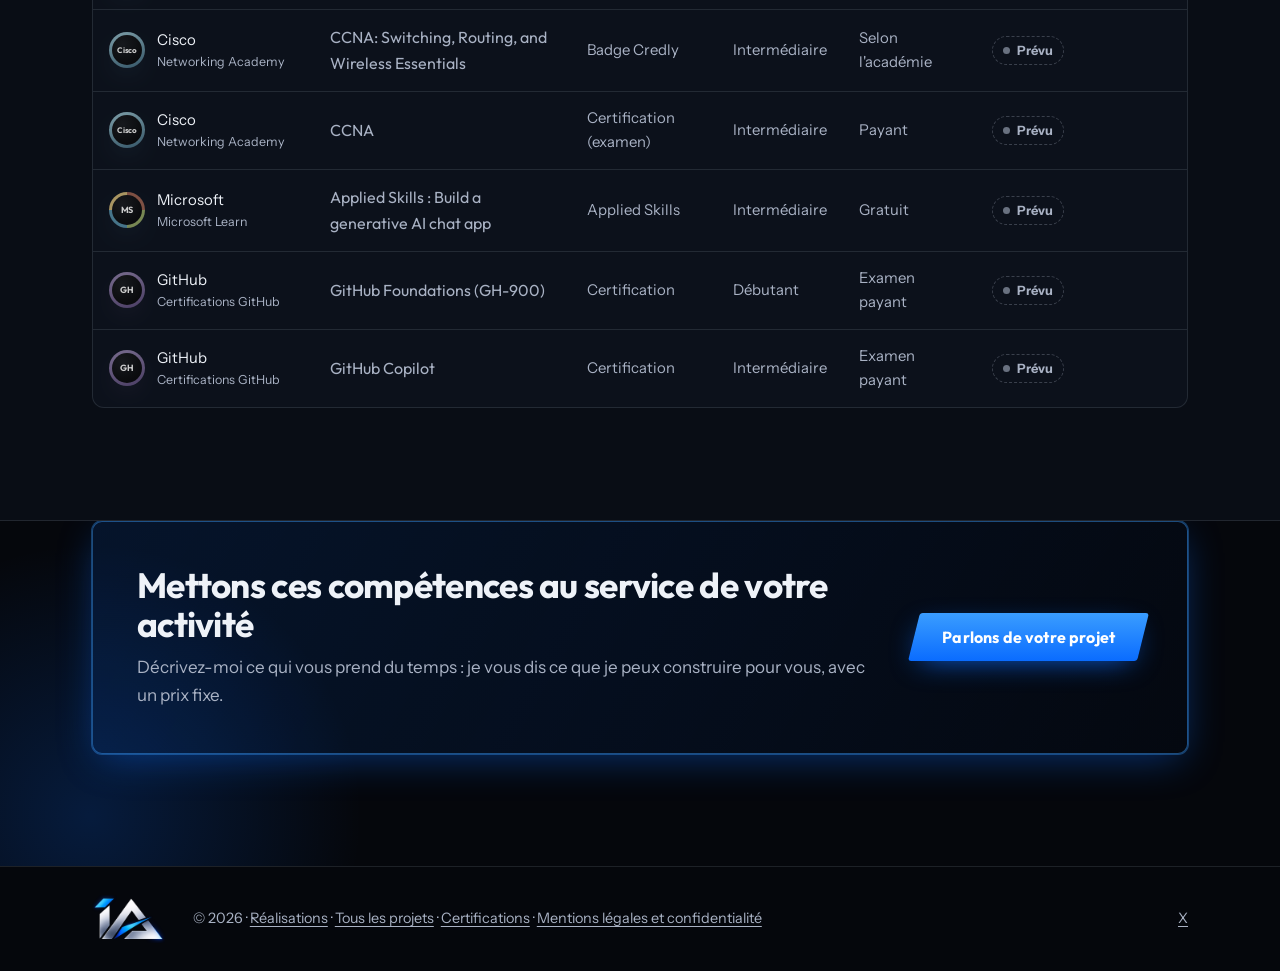
==== commit 61c8ab96: "Certifications : Model Context Protocol: Advanced topics Certificat vérifié sur Claude Academy (7 no" ====
--- a/certifications.html
+++ b/certifications.html
@@ -46,10 +46,10 @@
         <h1>Formé en continu. <span class="argent">Certifié sur les outils que j'utilise pour vous.</span></h1>
         <p class="hero__intro">Les outils d'IA évoluent chaque mois. Je me forme auprès des éditeurs eux-mêmes pour vous proposer des solutions à jour, sûres et fiables. Chaque certificat obtenu est vérifiable en un clic.</p>
         <ul class="pf-chiffres" aria-label="Quelques chiffres">
-          <li><strong>18</strong><span>badges et certificats obtenus</span></li>
-          <li><strong>9</strong><span>certificats Anthropic (Claude)</span></li>
+          <li><strong>19</strong><span>badges et certificats obtenus</span></li>
+          <li><strong>10</strong><span>certificats Anthropic (Claude)</span></li>
           <li><strong>6</strong><span>badges Google Cloud (agents IA)</span></li>
-          <li><strong>26</strong><span>formations en préparation</span></li>
+          <li><strong>25</strong><span>formations en préparation</span></li>
         </ul>
       </div>
     </section>
@@ -62,7 +62,7 @@
     <section class="section pj-projets" aria-labelledby="obtenus-titre">
       <div class="conteneur">
         <div class="pj-domaine__entete">
-          <h2 id="obtenus-titre">Obtenus <span class="pj-domaine__nombre">18 badges</span></h2>
+          <h2 id="obtenus-titre">Obtenus <span class="pj-domaine__nombre">19 badges</span></h2>
           <p><strong>Pour vous :</strong> des compétences validées par Anthropic, Google Cloud, n8n et IBM, sur les agents IA et l'automatisation que je mets en place chez mes clients.</p>
         </div>
         <div class="cert-grille">
@@ -287,6 +287,32 @@
                   <li>Choisir la bonne brique : outils (pilotés par le modèle), ressources (par l&#x27;application), prompts (par l&#x27;utilisateur)</li>
                 </ul>
                 <p class="fiche__pour-vous">Claude relié à vos propres outils et données (agenda, fichiers, logiciel métier) grâce à des serveurs MCP construits sur mesure.</p>
+              </div>
+            </div>
+          </article>
+          <article id="badge-model-context-protocol-advanced-topics" class="cert cert--anthropic">
+            <div class="cert__visuel cert__visuel--anthropic"><img src="assets/img/badges/anthropic-mcp-avance.webp" alt="Badge officiel Model Context Protocol: Advanced topics" width="900" height="613" loading="lazy"></div>
+            <div class="cert__corps">
+              <p class="cert__org">Anthropic · Claude Academy</p>
+              <h3>Model Context Protocol: Advanced topics</h3>
+              <p class="cert__preuve">Les fonctions avancées de MCP : sampling, notifications, accès aux fichiers et transports.</p>
+              <p class="cert__pied"><span class="cert__type">Certificat de réussite</span><time datetime="2026-11-07">Obtenu le 7 nov. 2026</time></p>
+              <div class="cert__actions">
+                <button type="button" class="cert__ouvrir" hidden>Voir la fiche<span class="visuellement-cache"> : compétences acquises, Model Context Protocol: Advanced topics</span></button>
+                <a class="cert__lien" href="https://academy.claude.com/verify/722d70663a2d8ea420fa88ffbfe227f2" target="_blank" rel="noopener">Vérifier<span class="visuellement-cache"> le certificat Model Context Protocol: Advanced topics (nouvel onglet)</span></a>
+              </div>
+              <div class="cert__fiche" hidden data-niveau="Avancé">
+                <ul class="fiche__competences">
+                  <li>Permettre à un serveur MCP de demander des réponses au modèle via le client (sampling), pour reporter coûts et complexité côté client</li>
+                  <li>Donner un retour en temps réel : journal d&#x27;activité et suivi de progression des opérations longues</li>
+                  <li>Limiter l&#x27;accès d&#x27;un serveur à des dossiers précis avec les « roots », en toute sécurité</li>
+                  <li>Distinguer requêtes, réponses et notifications, et maîtriser la communication dans les deux sens</li>
+                  <li>Comprendre la communication par entrées et sorties standard (stdio) et la séquence d&#x27;initialisation</li>
+                  <li>Comprendre le transport HTTP avec Server-Sent Events (SSE) et la gestion des sessions</li>
+                  <li>Choisir entre serveur avec ou sans état (stateless HTTP) pour tenir la charge derrière un répartiteur</li>
+                  <li>Choisir le bon transport selon le déploiement, les fonctions nécessaires et le volume attendu</li>
+                </ul>
+                <p class="fiche__pour-vous">Des connexions entre Claude et vos outils prêtes pour la production : sécurisées, suivies en temps réel et capables de tenir la charge quand votre activité grandit.</p>
               </div>
             </div>
           </article>
@@ -586,6 +612,14 @@
                 <td data-label="Coût">Gratuit</td>
                 <td data-label="Statut"><span class="statut statut--obtenu">Obtenu · 7 nov. 2026</span> <a href="https://academy.claude.com/verify/82a71e3da9c5ec1b0af635d124ae073b" target="_blank" rel="noopener">Vérifier<span class="visuellement-cache"> (nouvel onglet)</span></a></td>
               </tr>
+              <tr class="ligne--obtenu">
+                <td data-label="Organisme"><span class="tableau__org"><span class="medaille medaille--anthropic" aria-hidden="true"><span class="medaille__sigle">A</span><span class="medaille__etat" aria-hidden="true">✓</span></span><span>Anthropic<small>Claude Academy</small></span></span></td>
+                <th scope="row" data-label="Formation">Model Context Protocol: Advanced topics</th>
+                <td data-label="Type">Certificat de réussite</td>
+                <td data-label="Niveau">Avancé</td>
+                <td data-label="Coût">Gratuit</td>
+                <td data-label="Statut"><span class="statut statut--obtenu">Obtenu · 7 nov. 2026</span> <a href="https://academy.claude.com/verify/722d70663a2d8ea420fa88ffbfe227f2" target="_blank" rel="noopener">Vérifier<span class="visuellement-cache"> (nouvel onglet)</span></a></td>
+              </tr>
               <tr class="ligne--termine">
                 <td data-label="Organisme"><span class="tableau__org"><span class="medaille medaille--anthropic" aria-hidden="true"><span class="medaille__sigle">A</span></span><span>Anthropic<small>Claude Academy</small></span></span></td>
                 <th scope="row" data-label="Formation">Introduction to agent skills</th>
@@ -607,14 +641,6 @@
                 <th scope="row" data-label="Formation">Building with the Claude API</th>
                 <td data-label="Type">Certificat de réussite</td>
                 <td data-label="Niveau">Intermédiaire</td>
-                <td data-label="Coût">Gratuit</td>
-                <td data-label="Statut"><span class="statut statut--prevu">Prévu</span></td>
-              </tr>
-              <tr class="ligne--prevu">
-                <td data-label="Organisme"><span class="tableau__org"><span class="medaille medaille--anthropic" aria-hidden="true"><span class="medaille__sigle">A</span></span><span>Anthropic<small>Claude Academy</small></span></span></td>
-                <th scope="row" data-label="Formation">Model Context Protocol: Advanced topics</th>
-                <td data-label="Type">Certificat de réussite</td>
-                <td data-label="Niveau">Avancé</td>
                 <td data-label="Coût">Gratuit</td>
                 <td data-label="Statut"><span class="statut statut--prevu">Prévu</span></td>
               </tr>
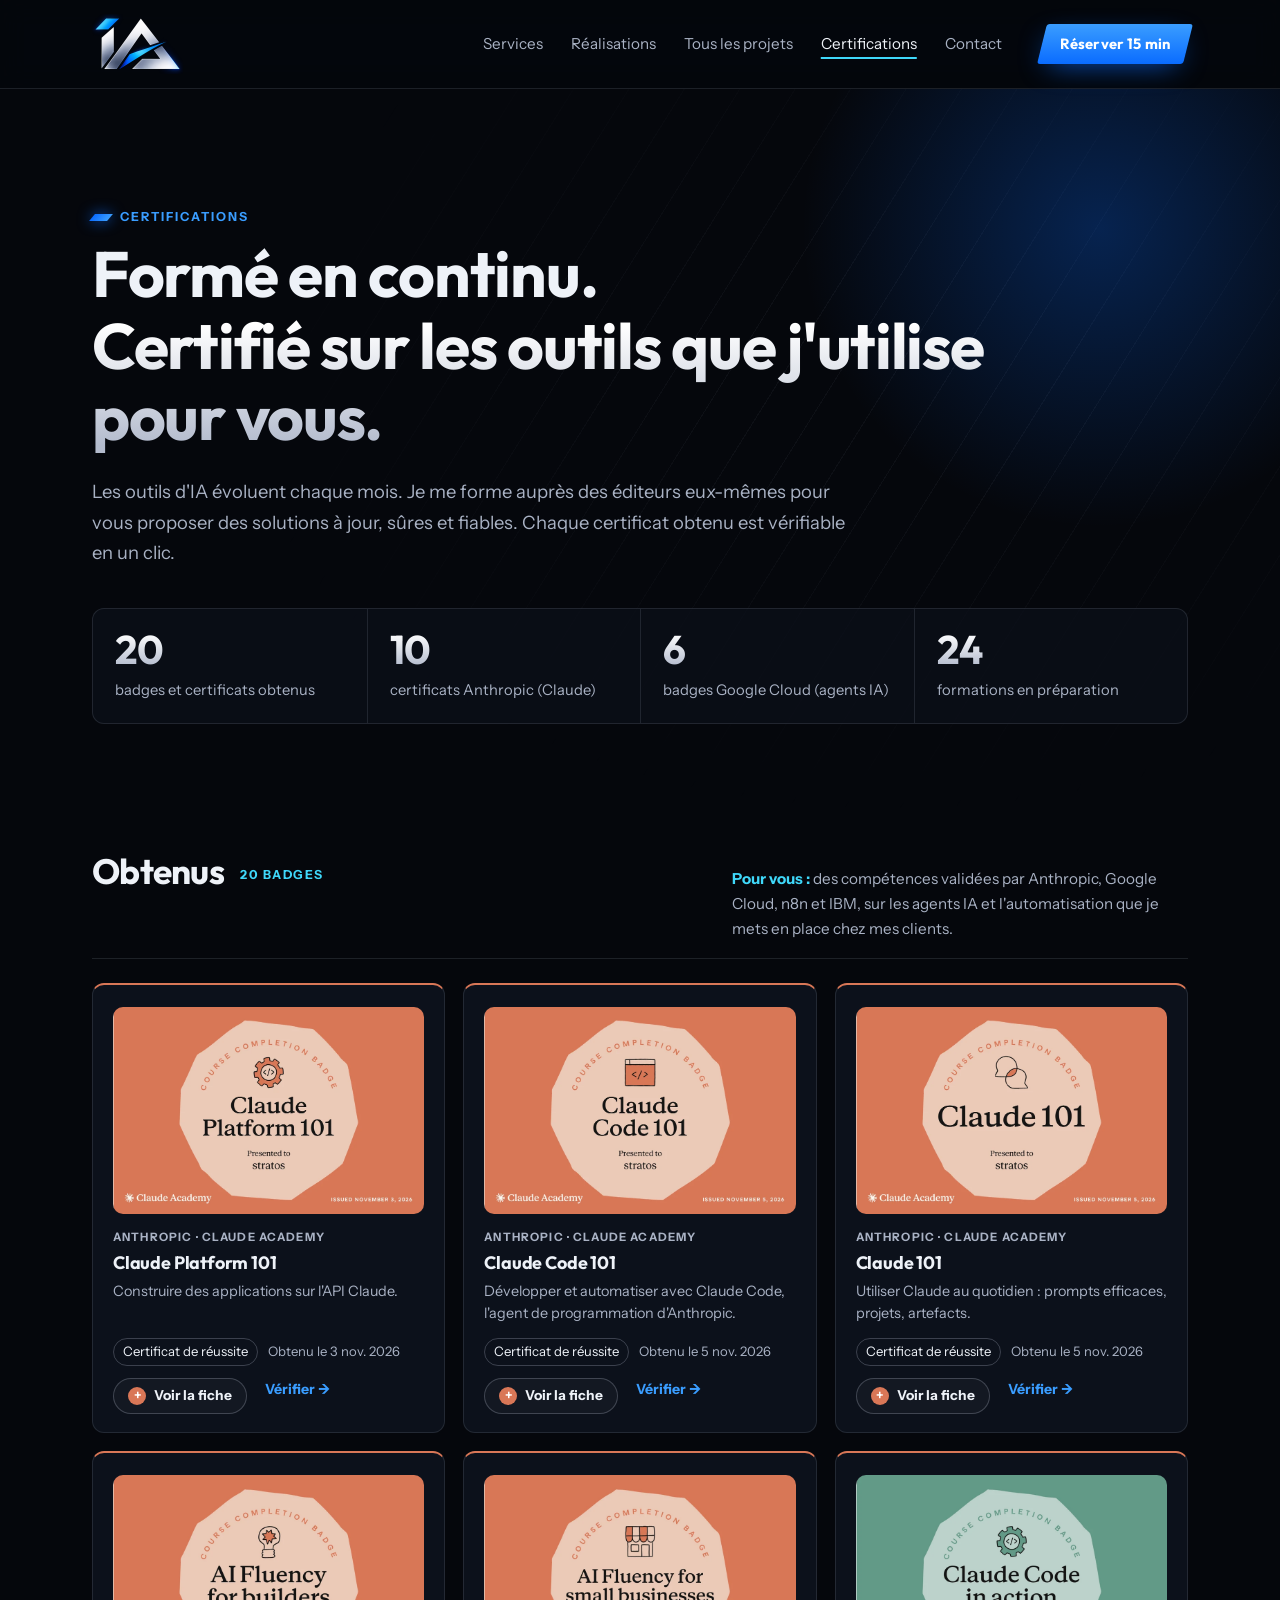
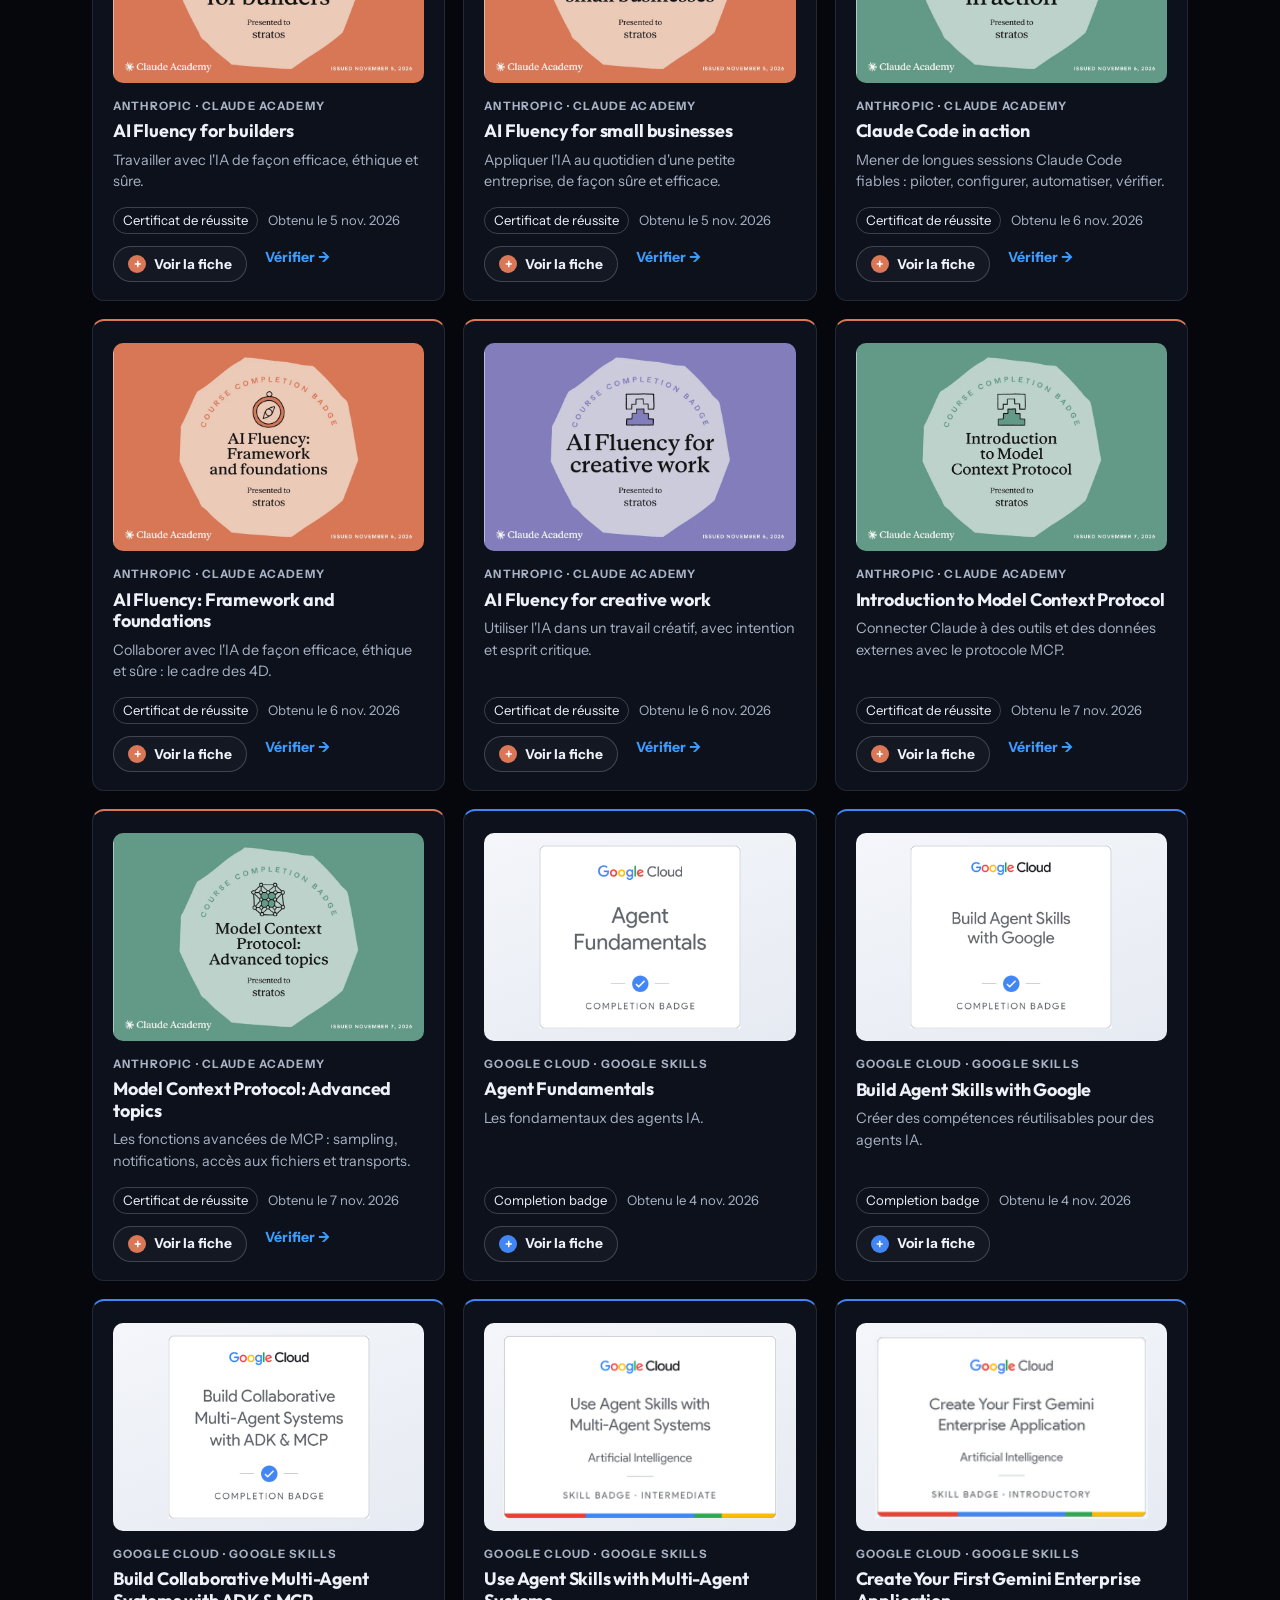
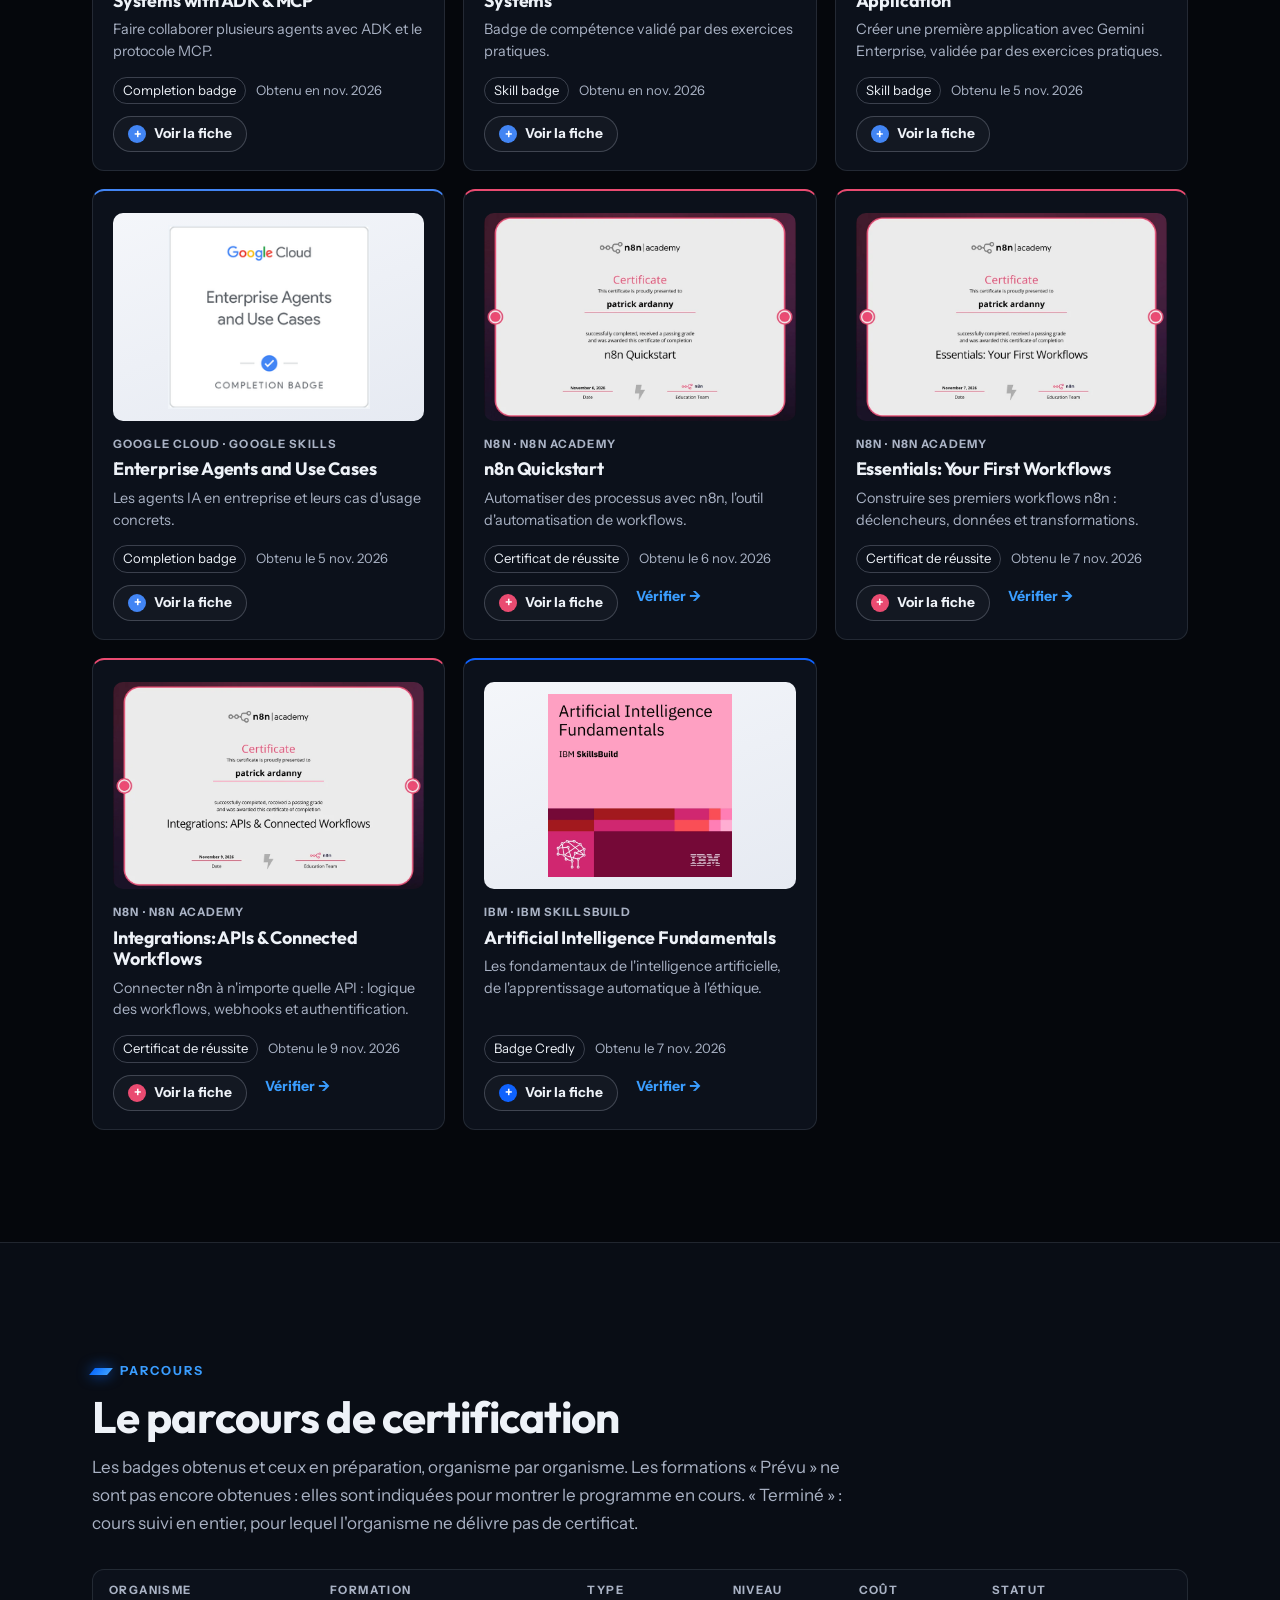
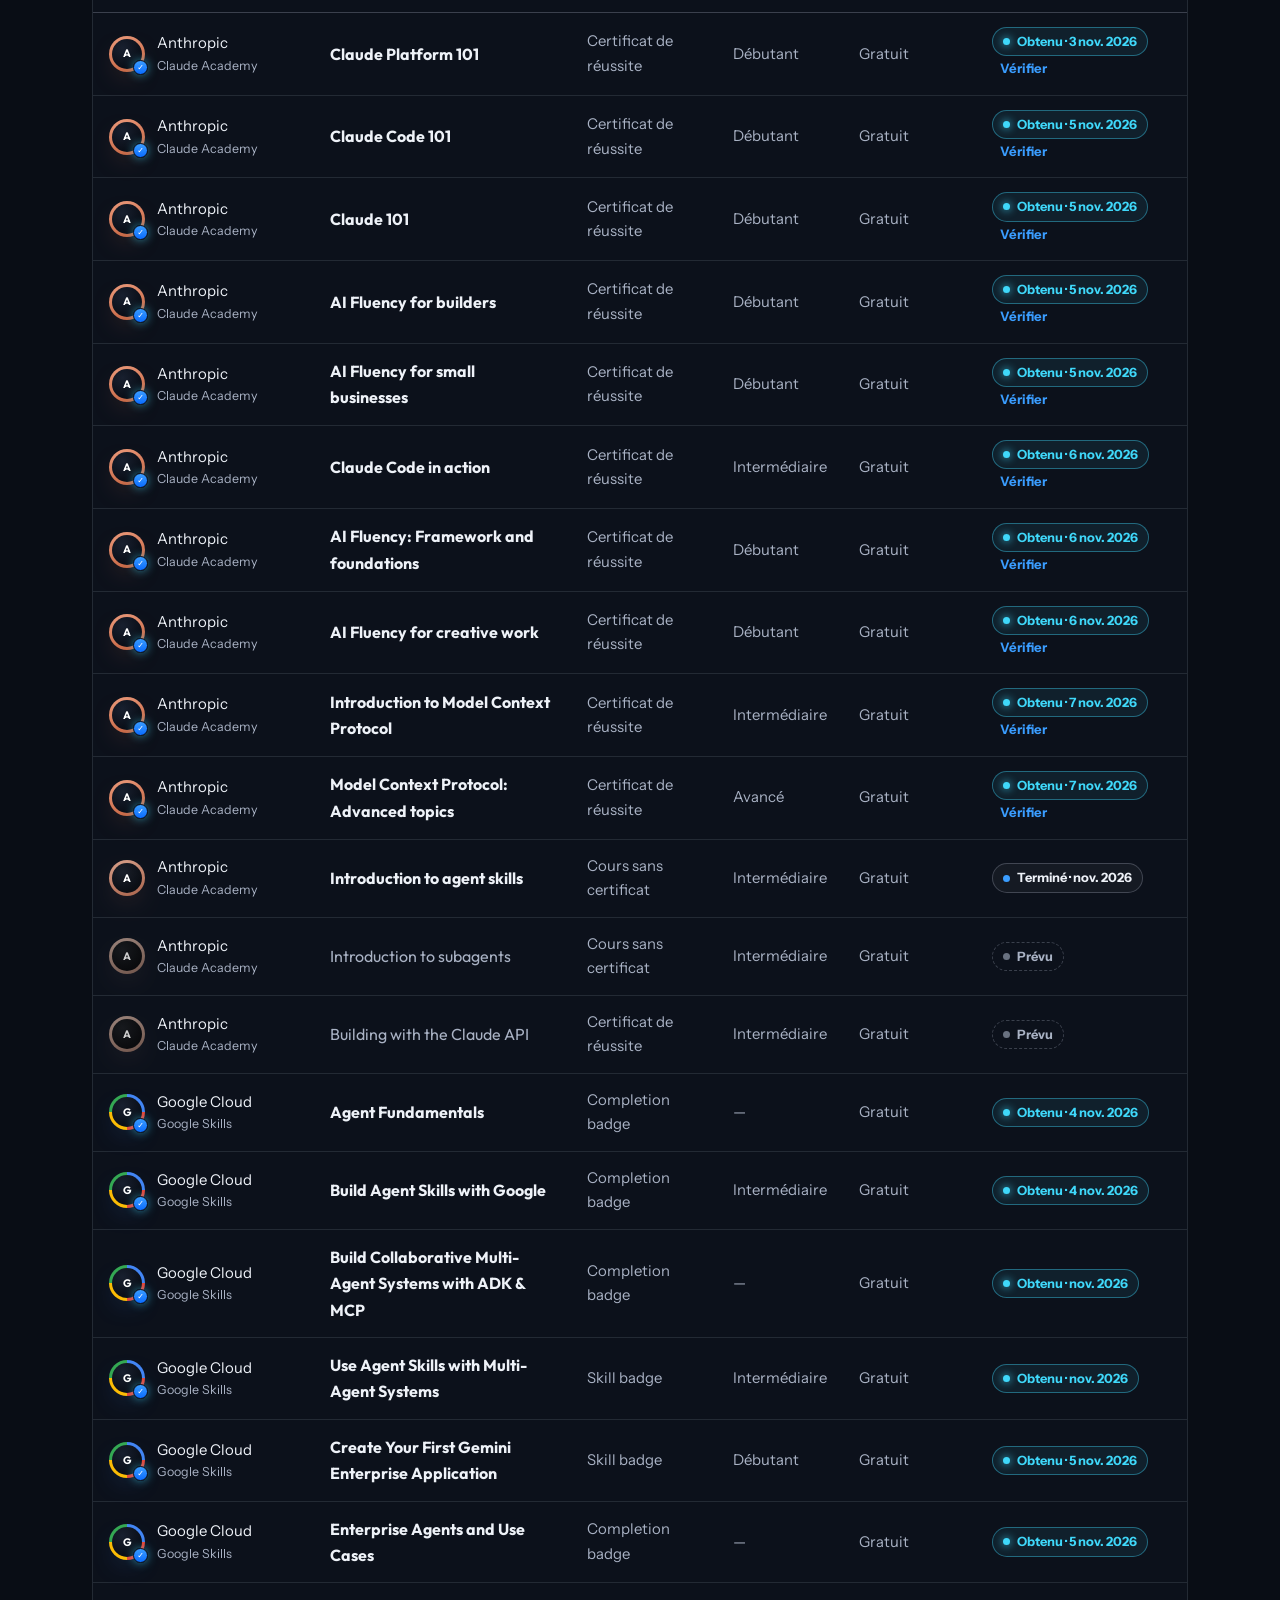
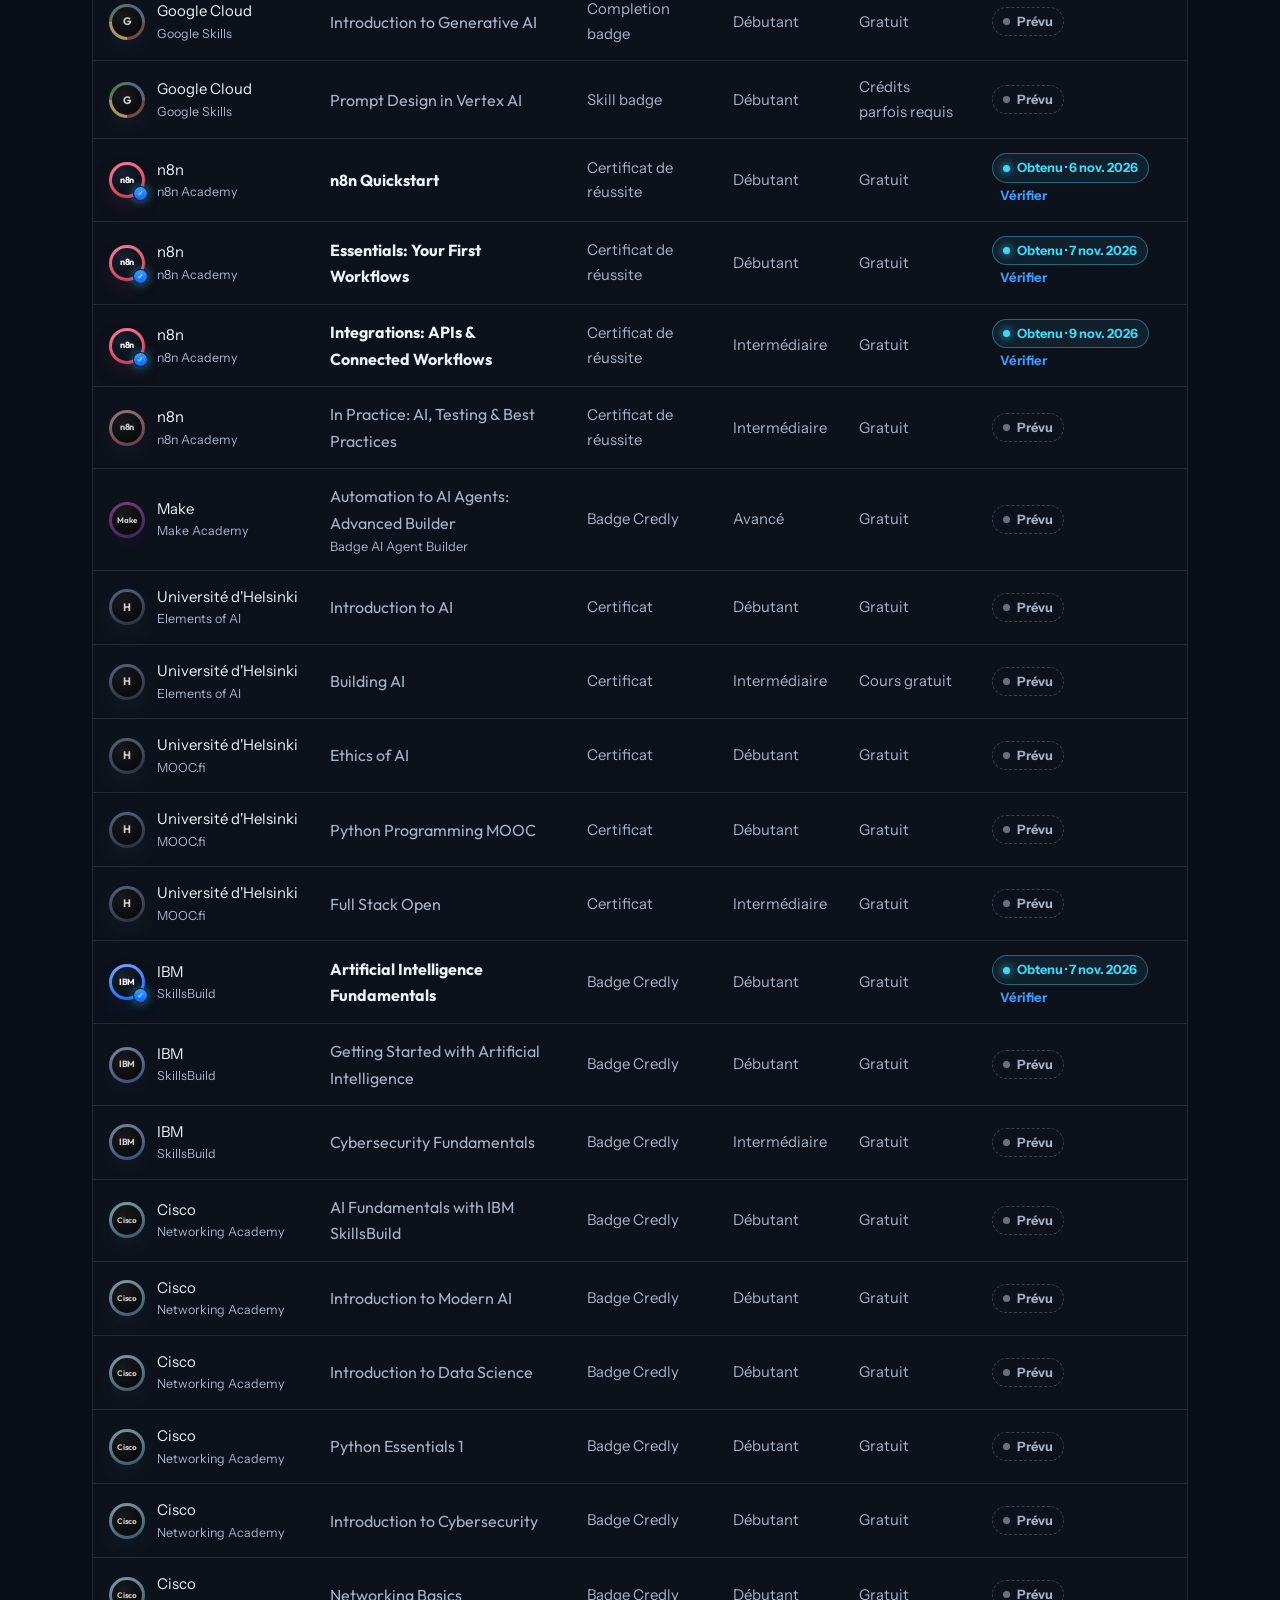
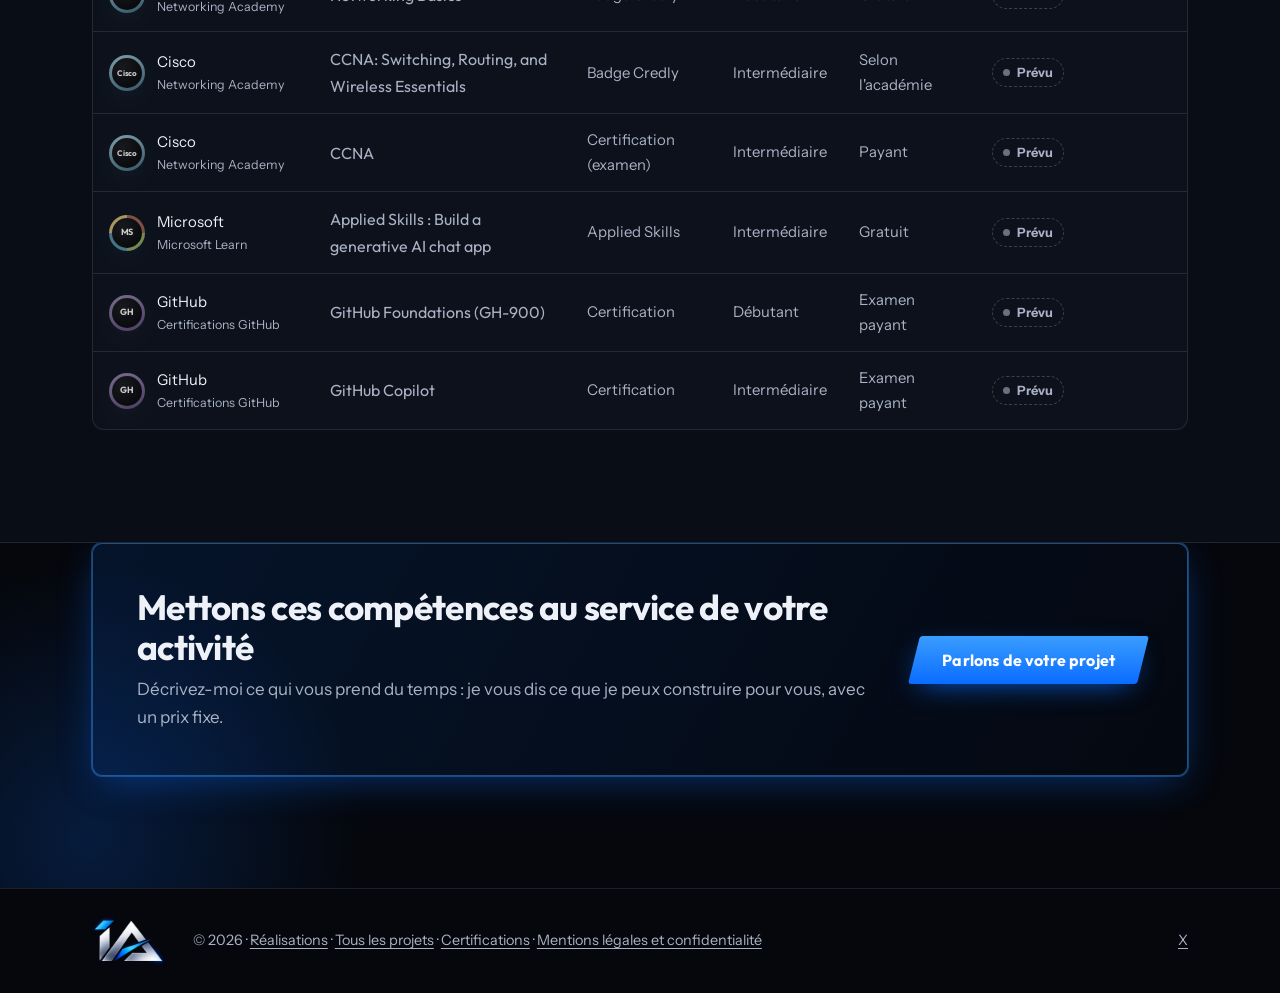
==== commit ca075035: "Certifications : n8n Integrations: APIs & Connected Workflows Certificat N8N102 vérifié sur n8n Acad" ====
--- a/certifications.html
+++ b/certifications.html
@@ -46,10 +46,10 @@
         <h1>Formé en continu. <span class="argent">Certifié sur les outils que j'utilise pour vous.</span></h1>
         <p class="hero__intro">Les outils d'IA évoluent chaque mois. Je me forme auprès des éditeurs eux-mêmes pour vous proposer des solutions à jour, sûres et fiables. Chaque certificat obtenu est vérifiable en un clic.</p>
         <ul class="pf-chiffres" aria-label="Quelques chiffres">
-          <li><strong>19</strong><span>badges et certificats obtenus</span></li>
+          <li><strong>20</strong><span>badges et certificats obtenus</span></li>
           <li><strong>10</strong><span>certificats Anthropic (Claude)</span></li>
           <li><strong>6</strong><span>badges Google Cloud (agents IA)</span></li>
-          <li><strong>25</strong><span>formations en préparation</span></li>
+          <li><strong>24</strong><span>formations en préparation</span></li>
         </ul>
       </div>
     </section>
@@ -62,7 +62,7 @@
     <section class="section pj-projets" aria-labelledby="obtenus-titre">
       <div class="conteneur">
         <div class="pj-domaine__entete">
-          <h2 id="obtenus-titre">Obtenus <span class="pj-domaine__nombre">19 badges</span></h2>
+          <h2 id="obtenus-titre">Obtenus <span class="pj-domaine__nombre">20 badges</span></h2>
           <p><strong>Pour vous :</strong> des compétences validées par Anthropic, Google Cloud, n8n et IBM, sur les agents IA et l'automatisation que je mets en place chez mes clients.</p>
         </div>
         <div class="cert-grille">
@@ -495,6 +495,36 @@
                   <li>Compétences validées par des exercices pratiques notés et un examen final (70 % requis)</li>
                 </ul>
                 <p class="fiche__pour-vous">Des automatisations construites proprement dès le départ : vos données passent d&#x27;un outil à l&#x27;autre sans ressaisie, au bon format.</p>
+              </div>
+            </div>
+          </article>
+          <article id="badge-integrations-apis-connected-workflows" class="cert cert--n8n">
+            <div class="cert__visuel cert__visuel--n8n"><img src="assets/img/badges/n8n-integrations-apis.webp" alt="Certificat officiel n8n Integrations: APIs &amp; Connected Workflows" width="900" height="636" loading="lazy"></div>
+            <div class="cert__corps">
+              <p class="cert__org">n8n · n8n Academy</p>
+              <h3>Integrations: APIs &amp; Connected Workflows</h3>
+              <p class="cert__preuve">Connecter n8n à n&#x27;importe quelle API : logique des workflows, webhooks et authentification.</p>
+              <p class="cert__pied"><span class="cert__type">Certificat de réussite</span><time datetime="2026-11-09">Obtenu le 9 nov. 2026</time></p>
+              <div class="cert__actions">
+                <button type="button" class="cert__ouvrir" hidden>Voir la fiche<span class="visuellement-cache"> : compétences acquises, Integrations: APIs &amp; Connected Workflows</span></button>
+                <a class="cert__lien" href="https://learn.n8n.io/certificates/10082c74c62c4e58ae82c24d2fb273ee" target="_blank" rel="noopener">Vérifier<span class="visuellement-cache"> le certificat Integrations: APIs &amp; Connected Workflows (nouvel onglet)</span></a>
+              </div>
+              <div class="cert__fiche" hidden data-niveau="Intermédiaire" data-duree="4 à 6 h">
+                <ul class="fiche__competences">
+                  <li>Maîtriser l&#x27;ordre d&#x27;exécution des chemins, en série et en parallèle</li>
+                  <li>Concevoir des workflows modulaires avec des sous-workflows</li>
+                  <li>Piloter la logique avec les conditions, aiguillages, boucles et temporisations (IF, Switch, Loop Over Items, Wait)</li>
+                  <li>Gérer les erreurs avec un workflow de secours (Error Trigger, Stop and Error)</li>
+                  <li>Remodeler les données : fusionner, découper, regrouper, filtrer et résumer</li>
+                  <li>Écrire du code JavaScript ou Python sur mesure avec le nœud Code</li>
+                  <li>Appeler n&#x27;importe quelle API avec le nœud HTTP Request (GET, POST, PUT, PATCH, DELETE)</li>
+                  <li>Gérer l&#x27;authentification : clés d&#x27;API, OAuth2, jetons Bearer</li>
+                  <li>Récupérer de gros volumes de données page par page (pagination)</li>
+                  <li>Recevoir des données entrantes avec les webhooks</li>
+                  <li>Stocker et réutiliser des données avec les Data Tables</li>
+                  <li>Compétences validées par des exercices pratiques notés et un examen final (70 % requis)</li>
+                </ul>
+                <p class="fiche__pour-vous">Vos outils reliés entre eux, même sans connecteur tout prêt : si un logiciel a une API, je peux l&#x27;intégrer à vos automatisations, de façon fiable.</p>
               </div>
             </div>
           </article>
@@ -724,13 +754,13 @@
                 <td data-label="Coût">Gratuit</td>
                 <td data-label="Statut"><span class="statut statut--obtenu">Obtenu · 7 nov. 2026</span> <a href="https://learn.n8n.io/certificates/17e9cd66884542e99b07bd7499799068" target="_blank" rel="noopener">Vérifier<span class="visuellement-cache"> (nouvel onglet)</span></a></td>
               </tr>
-              <tr class="ligne--prevu">
-                <td data-label="Organisme"><span class="tableau__org"><span class="medaille medaille--n8n" aria-hidden="true"><span class="medaille__sigle">n8n</span></span><span>n8n<small>n8n Academy</small></span></span></td>
+              <tr class="ligne--obtenu">
+                <td data-label="Organisme"><span class="tableau__org"><span class="medaille medaille--n8n" aria-hidden="true"><span class="medaille__sigle">n8n</span><span class="medaille__etat" aria-hidden="true">✓</span></span><span>n8n<small>n8n Academy</small></span></span></td>
                 <th scope="row" data-label="Formation">Integrations: APIs &amp; Connected Workflows</th>
                 <td data-label="Type">Certificat de réussite</td>
                 <td data-label="Niveau">Intermédiaire</td>
                 <td data-label="Coût">Gratuit</td>
-                <td data-label="Statut"><span class="statut statut--prevu">Prévu</span></td>
+                <td data-label="Statut"><span class="statut statut--obtenu">Obtenu · 9 nov. 2026</span> <a href="https://learn.n8n.io/certificates/10082c74c62c4e58ae82c24d2fb273ee" target="_blank" rel="noopener">Vérifier<span class="visuellement-cache"> (nouvel onglet)</span></a></td>
               </tr>
               <tr class="ligne--prevu">
                 <td data-label="Organisme"><span class="tableau__org"><span class="medaille medaille--n8n" aria-hidden="true"><span class="medaille__sigle">n8n</span></span><span>n8n<small>n8n Academy</small></span></span></td>
